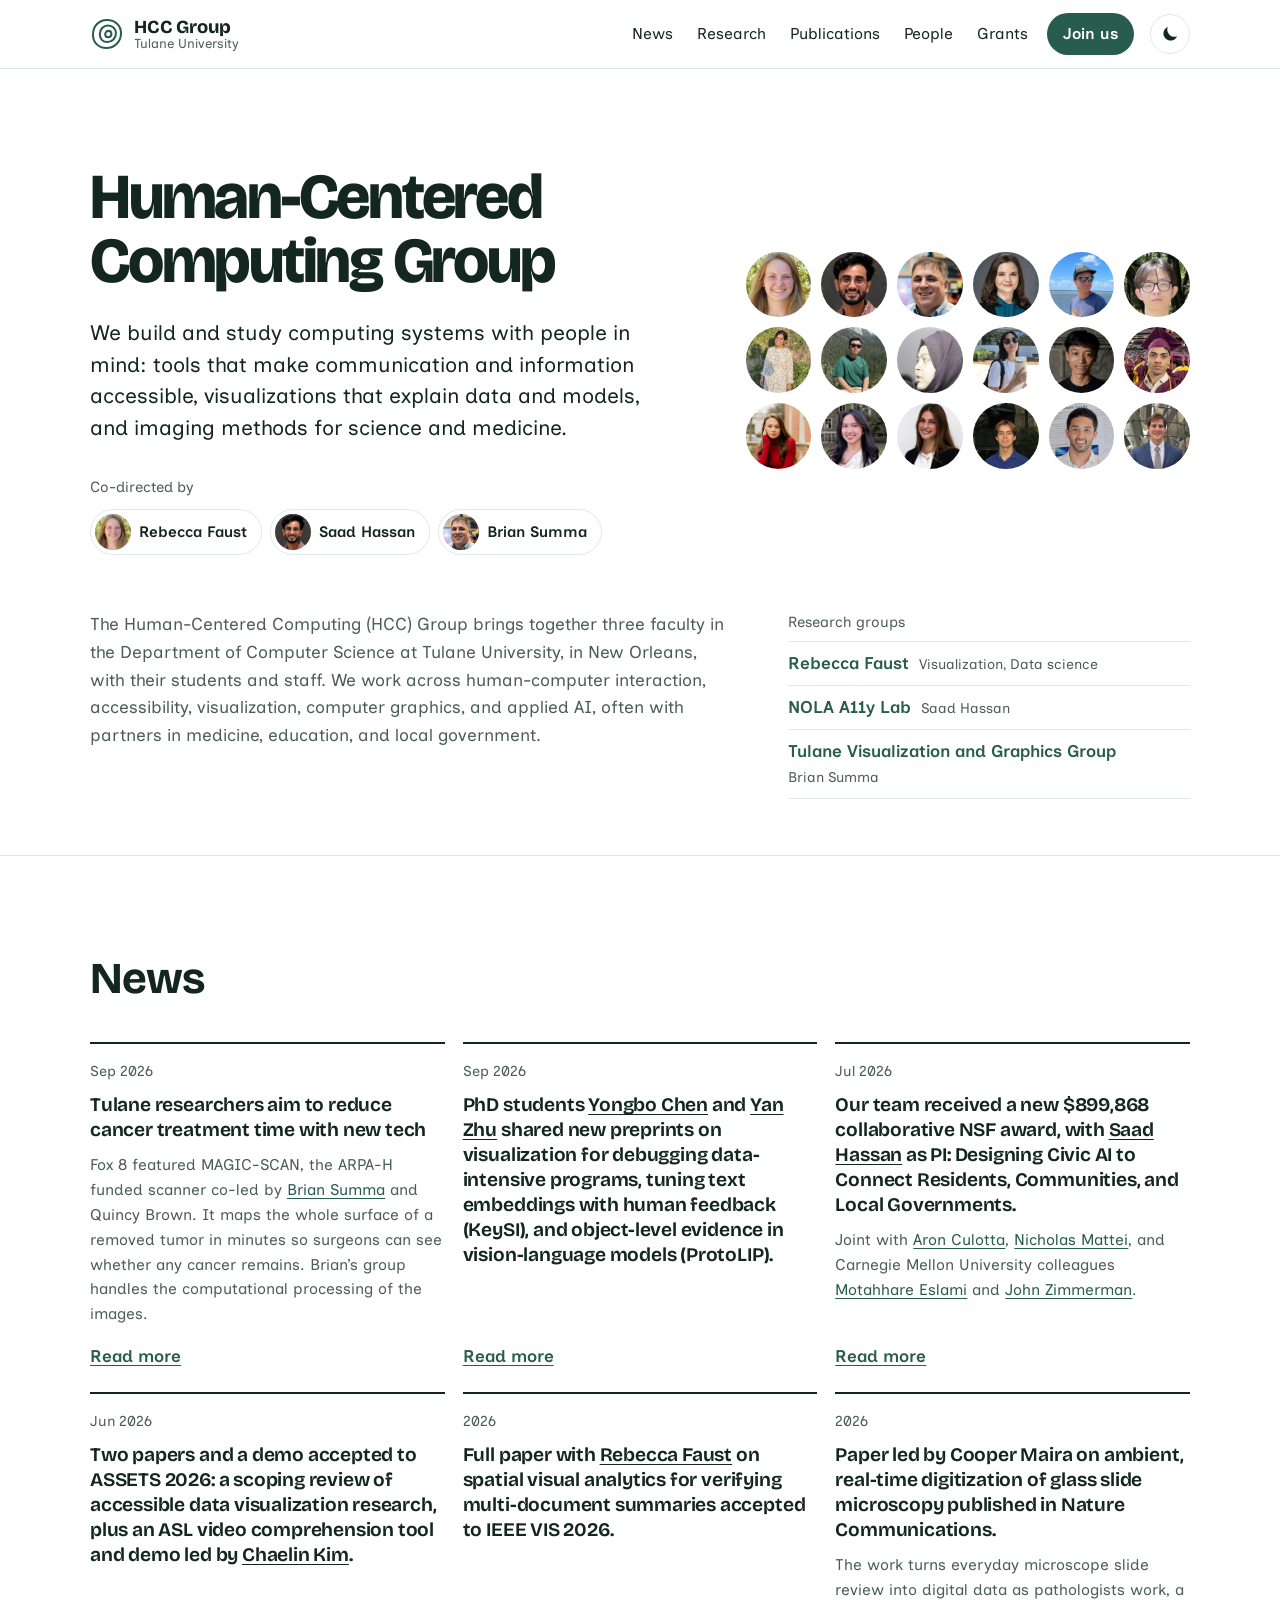
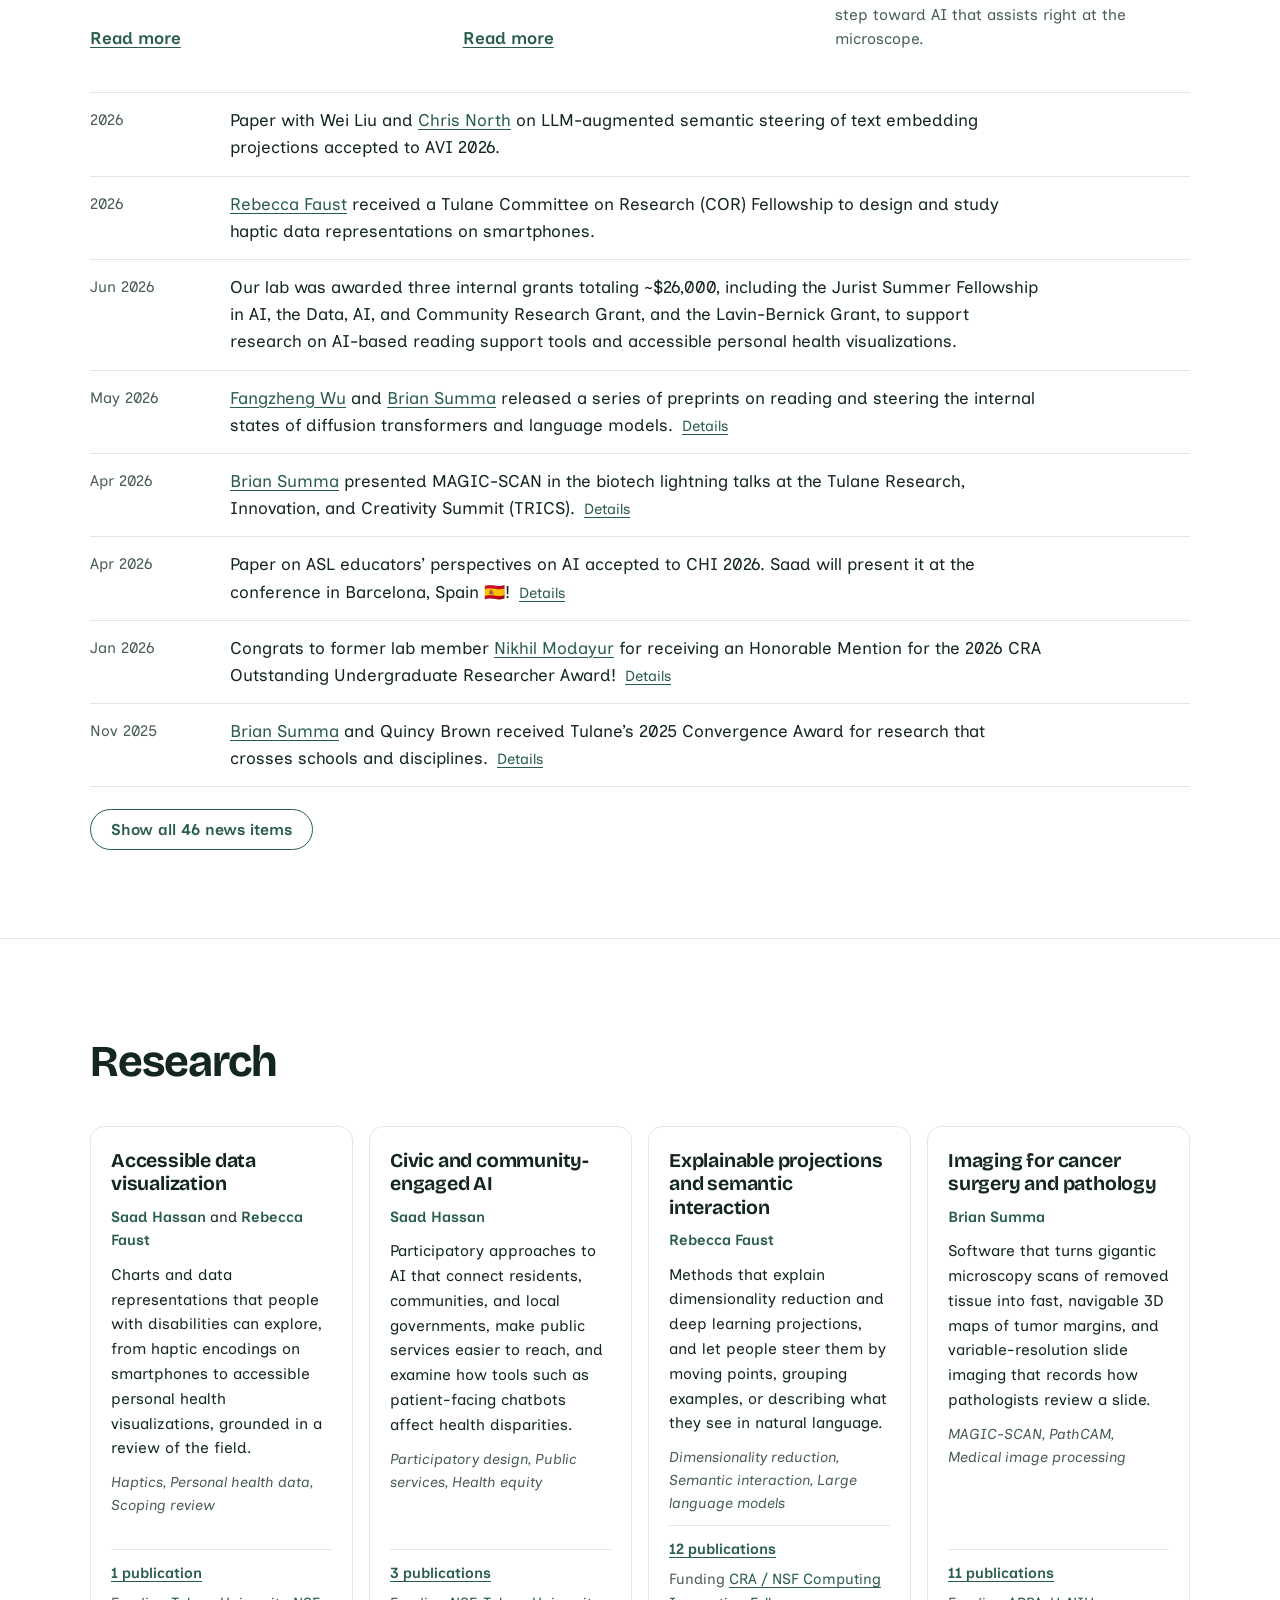
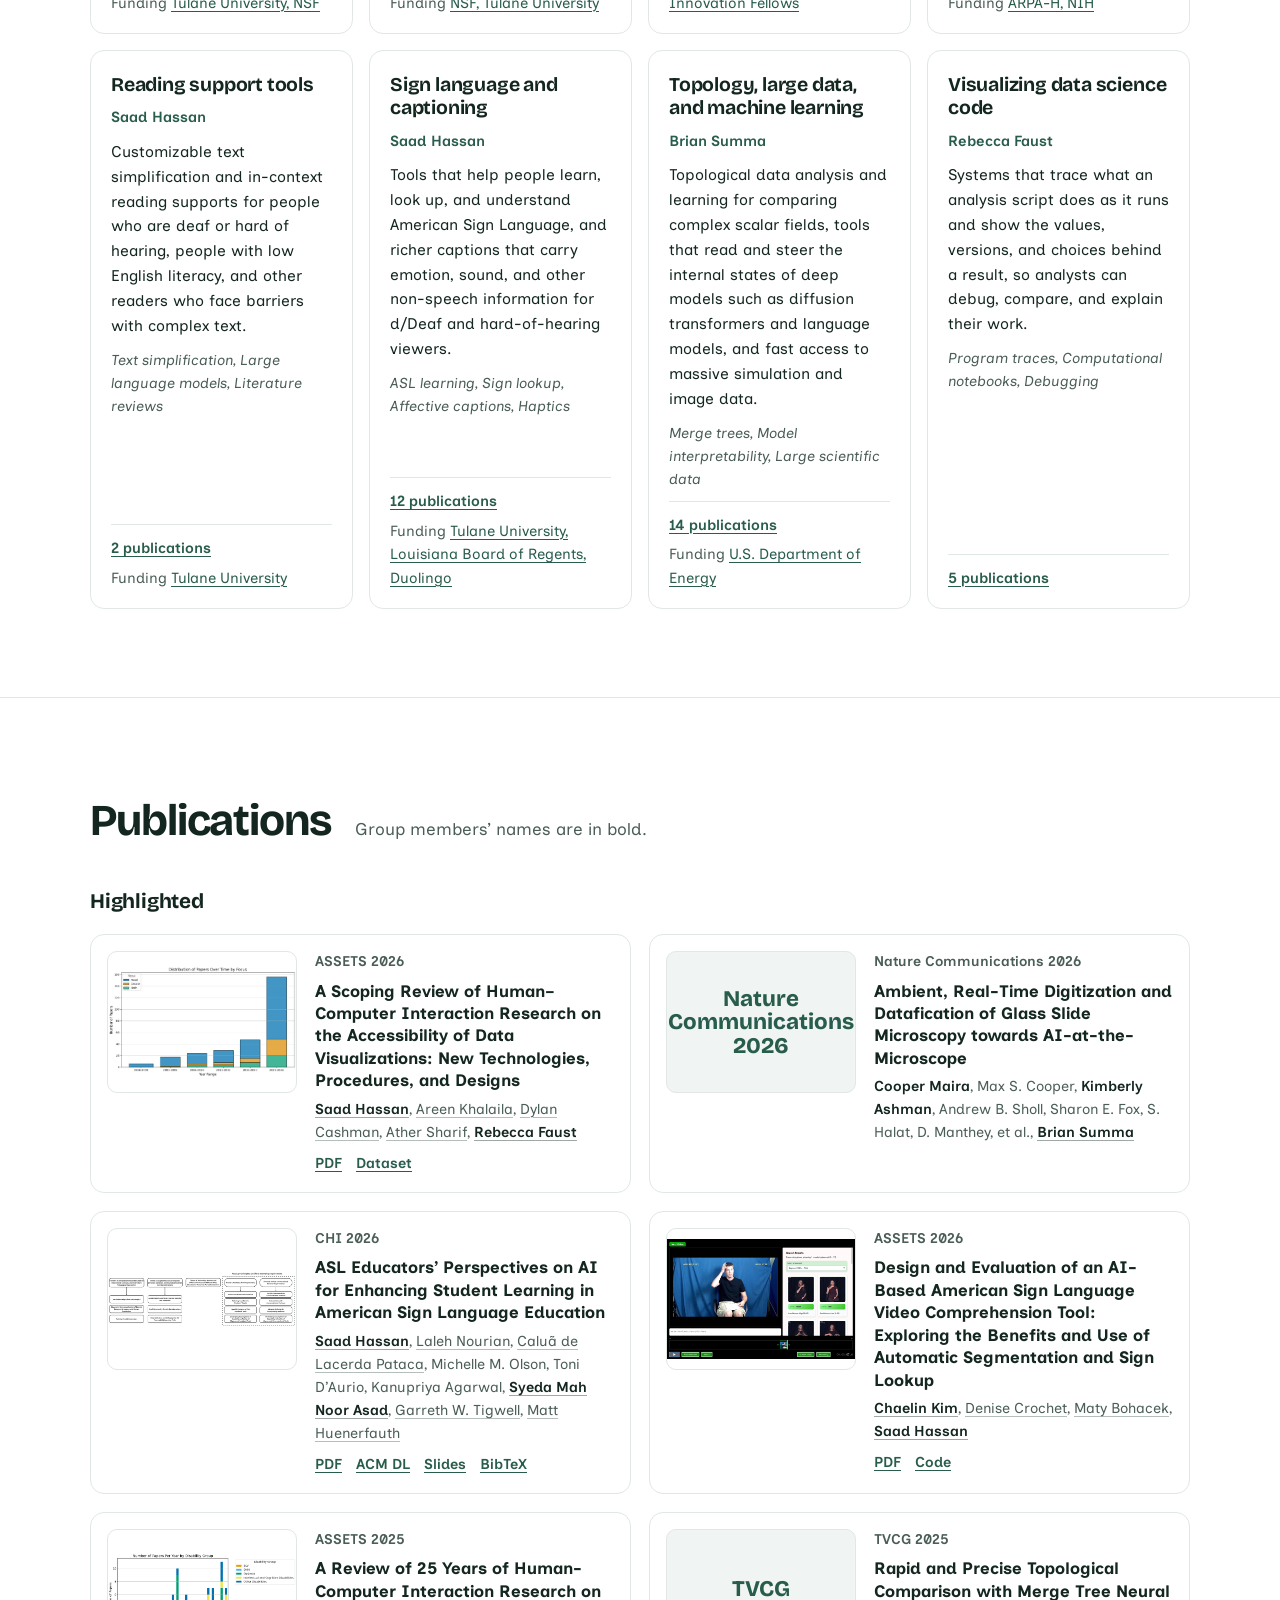
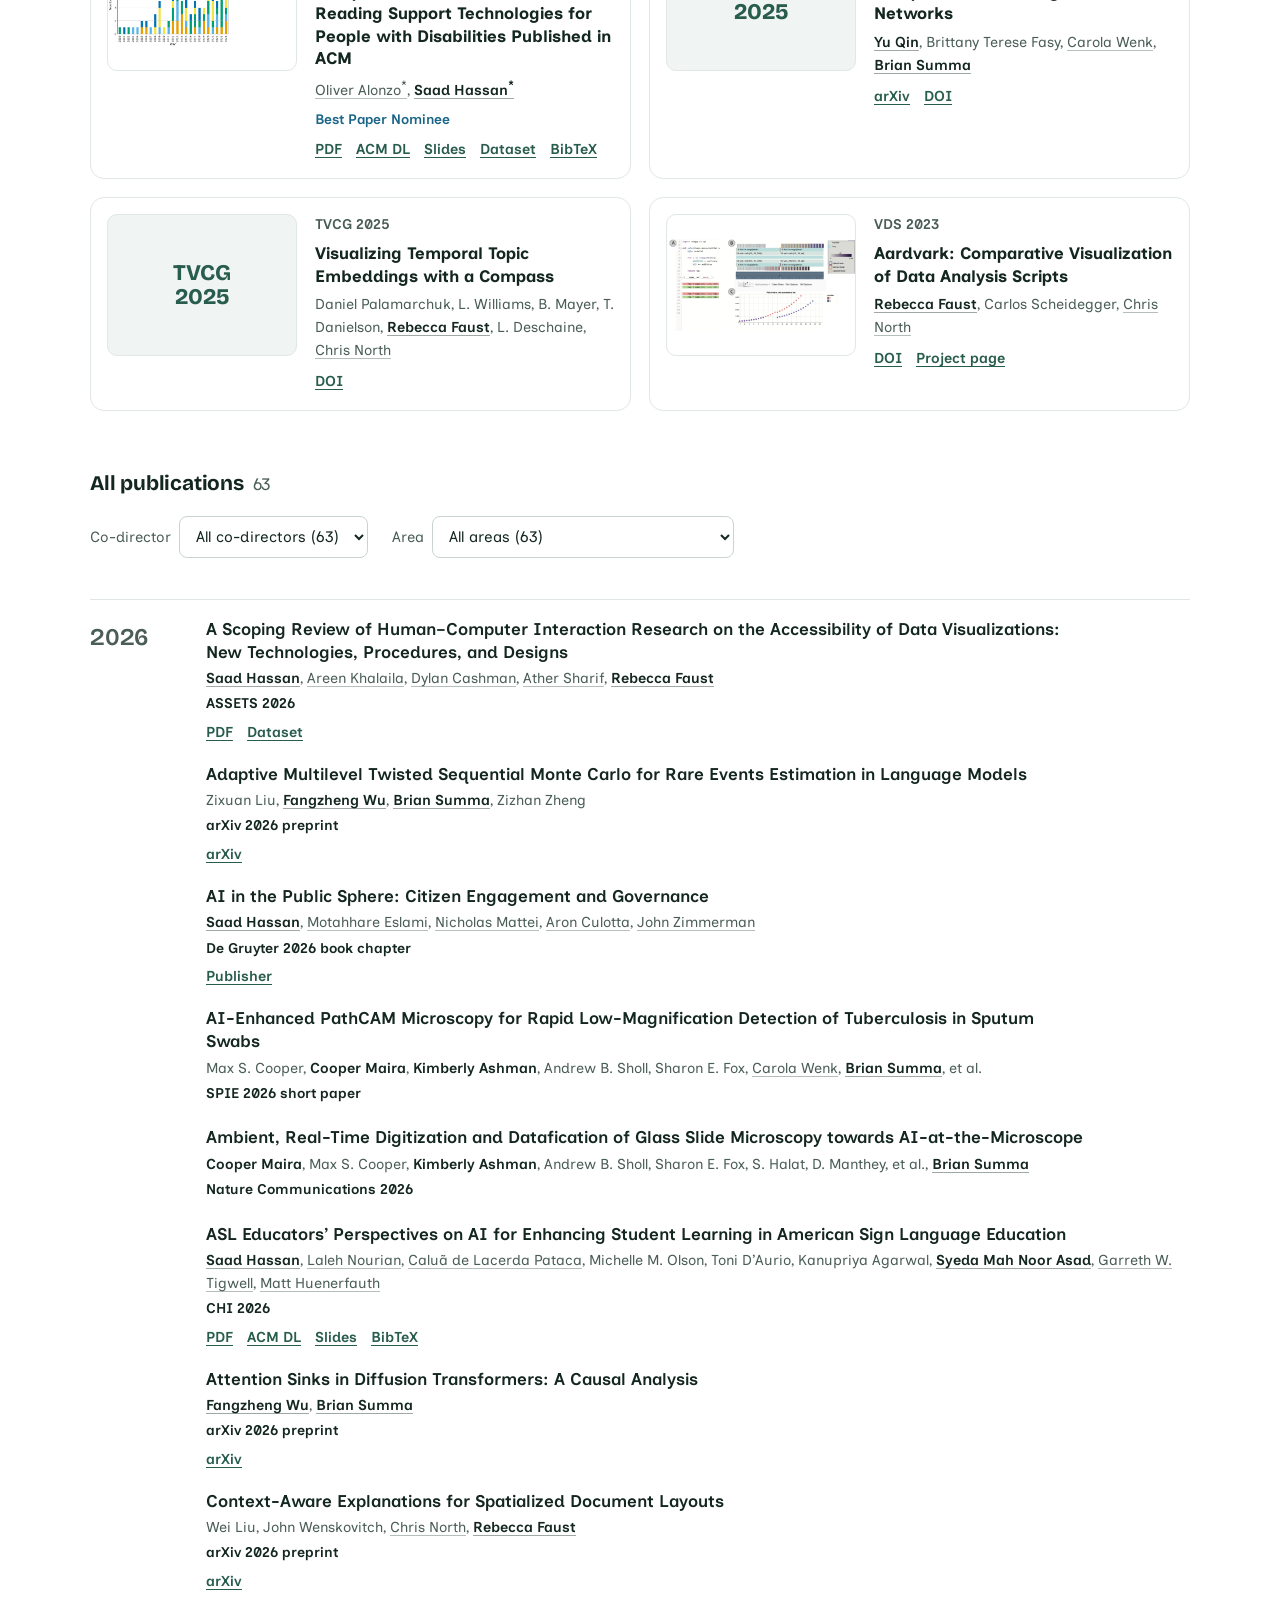
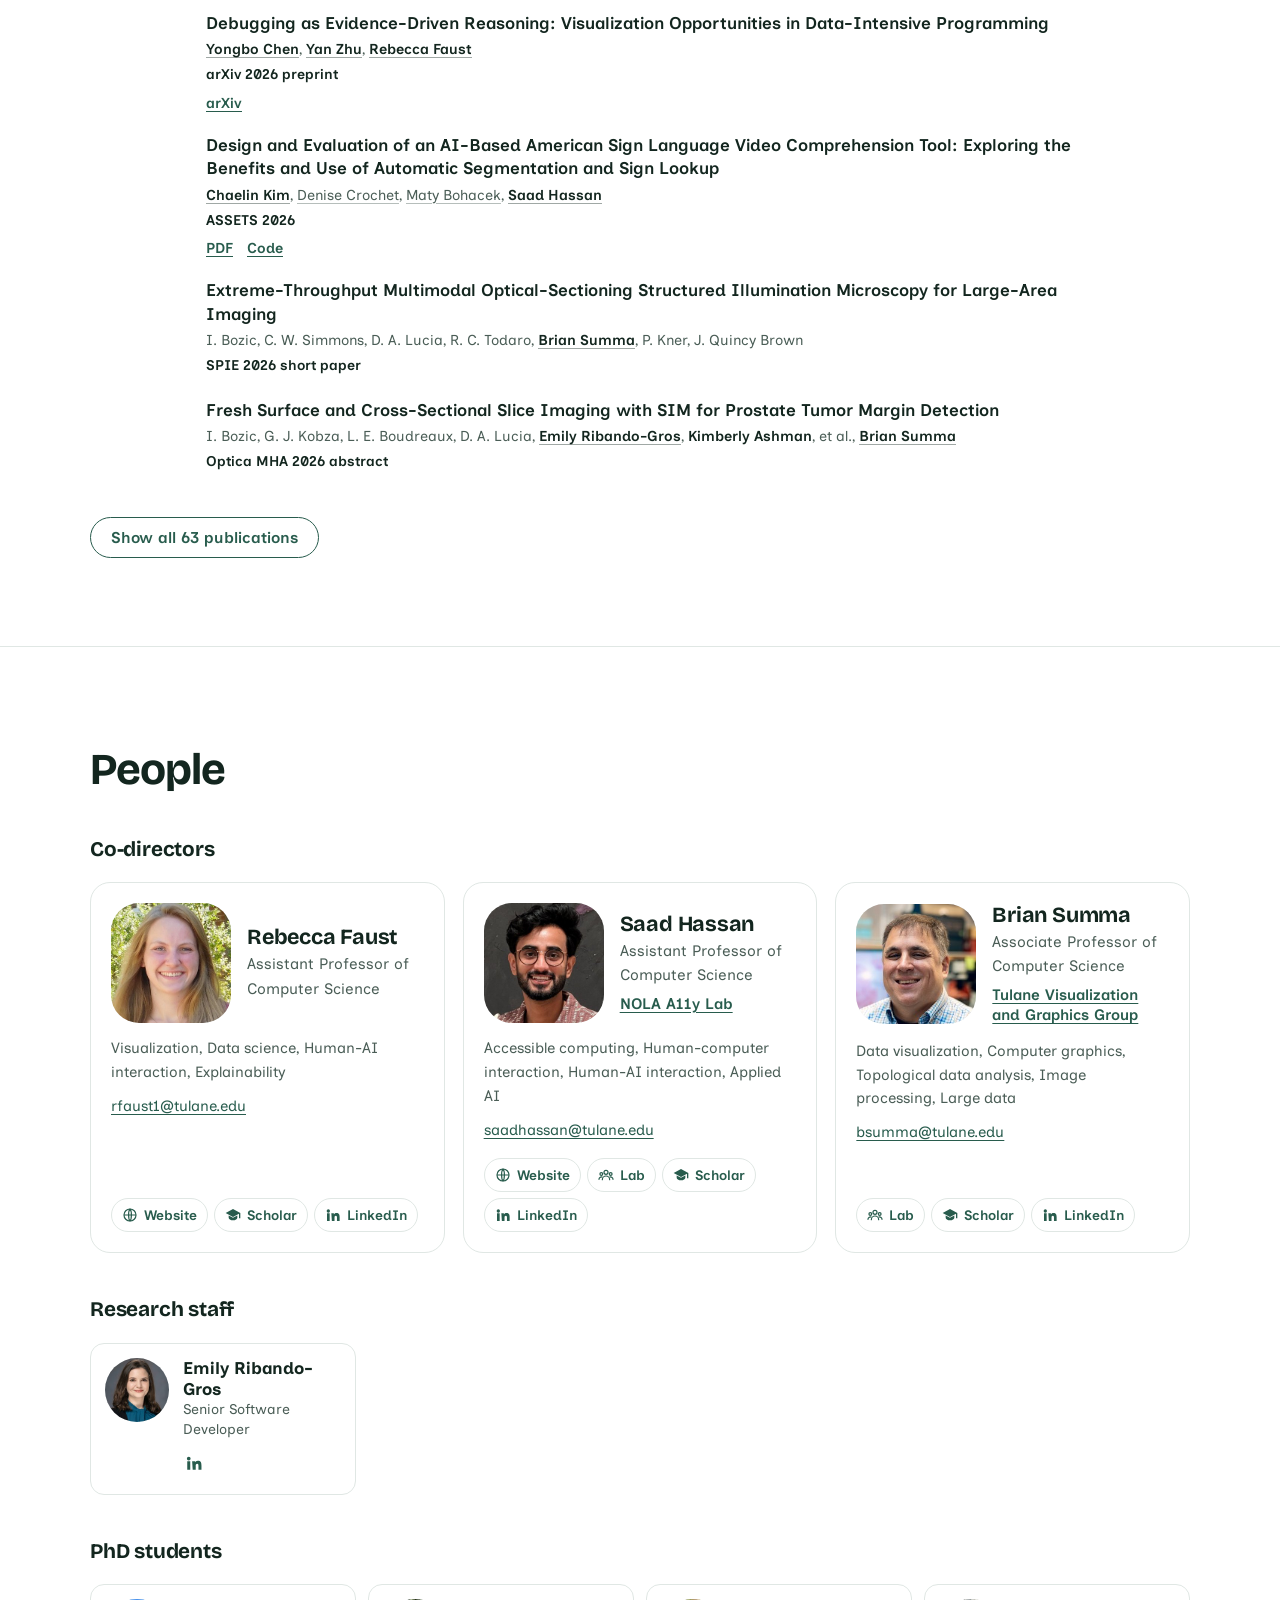
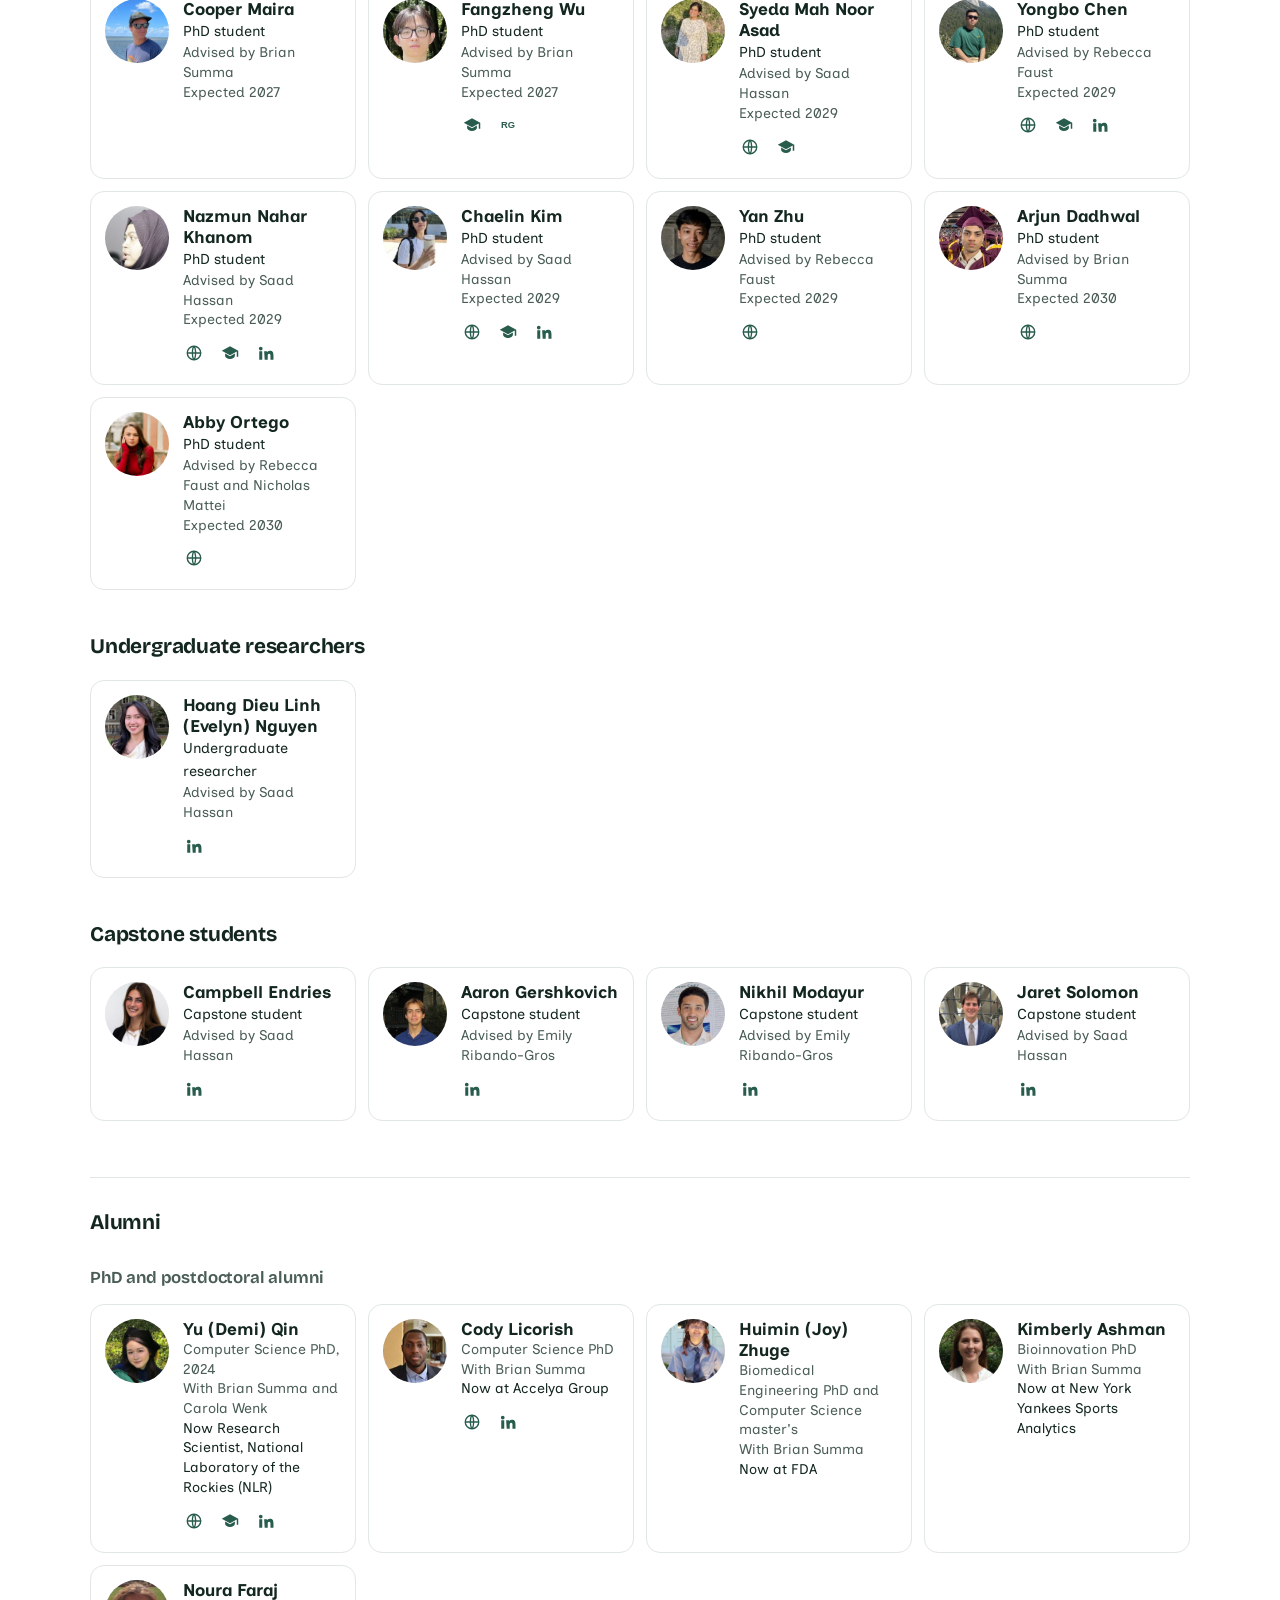
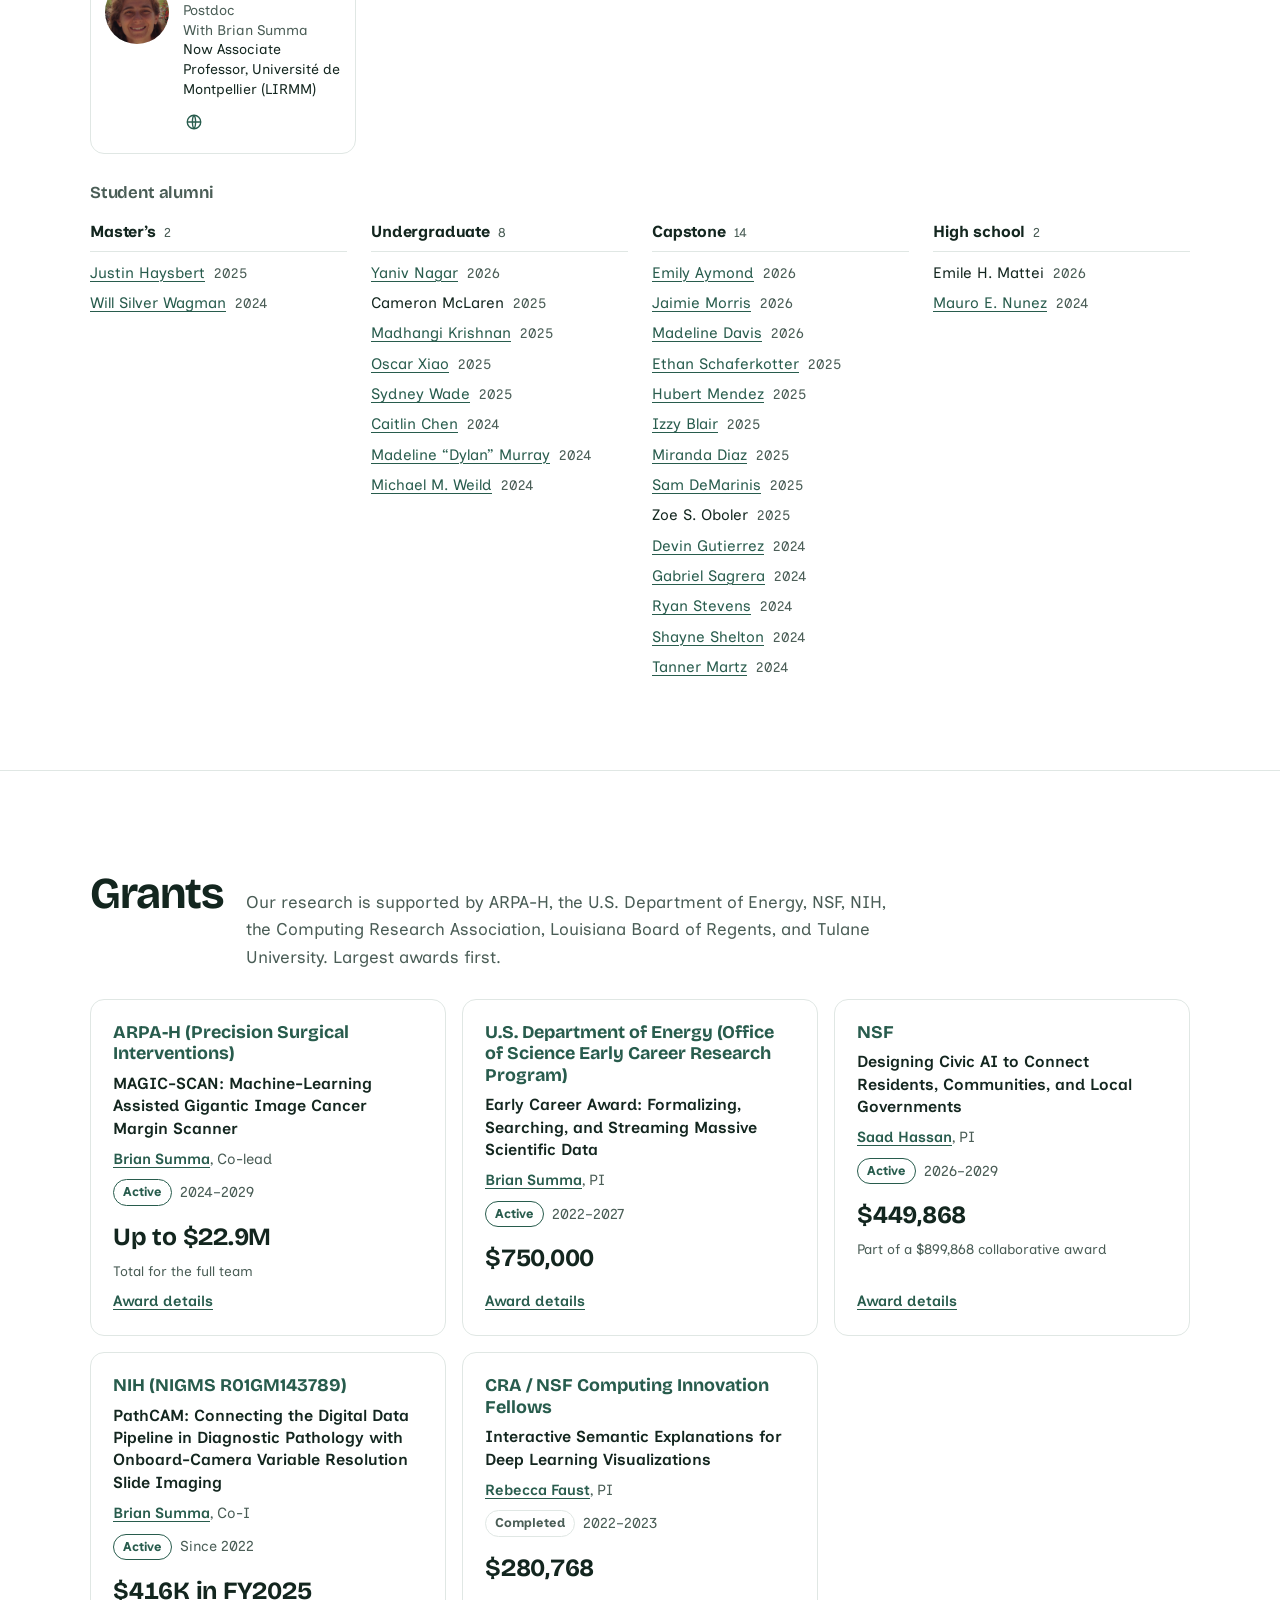
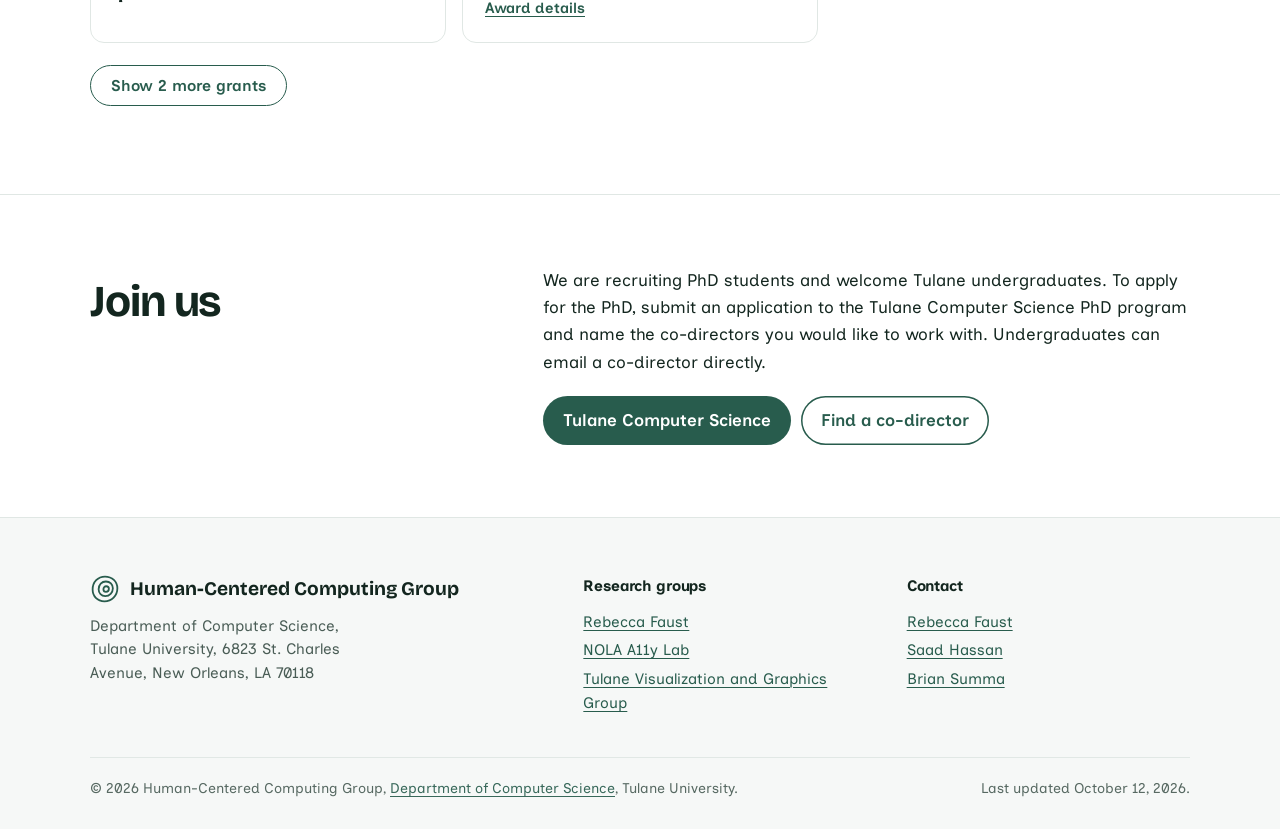
==== index.html @ 6a3ac625 "first version of HCC group site" ====
<!doctype html>
<html lang="en" class="no-js">
<head>
  <meta charset="utf-8">
  <meta name="viewport" content="width=device-width, initial-scale=1">
  <title>Human-Centered Computing Group | Tulane University</title>
  <meta name="description" content="We build and study computing systems with people in mind: tools that make communication and information accessible, visualizations that explain data and models, and imaging methods for science and medicine.">
  <meta name="color-scheme" content="light dark">
  <meta name="theme-color" content="#285c4d">
  <link rel="icon" href="images/favicon.svg" type="image/svg+xml">
  <link rel="preload" href="fonts/bricolage-grotesque-latin-standard-normal.woff2" as="font" type="font/woff2" crossorigin>
  <link rel="preload" href="fonts/inclusive-sans-latin-400-normal.woff2" as="font" type="font/woff2" crossorigin>
  <link rel="stylesheet" href="css/site.css">
  <!-- Apply the saved or system theme before first paint so the page does not flash. -->
  <script>
    try { var t = localStorage.getItem('hcc-theme'); if (t) document.documentElement.dataset.theme = t; } catch (e) {}
  </script>
  <script src="js/site.js" defer></script>
</head>
<body>
  <!--
    THIS FILE IS A TEMPLATE. Edit content in content/hcc-content.xlsx, then run
    python3 build.py to produce index.html. Text that is not in the spreadsheet
    (section intros, header, footer) can be edited right here.
  -->
  <a class="skip" href="#main">Skip to content</a>

  <svg width="0" height="0" style="position:absolute" aria-hidden="true" focusable="false">
    <symbol id="i-web" viewBox="0 0 24 24"><g fill="none" stroke="currentColor" stroke-width="1.8"><circle cx="12" cy="12" r="9"/><path d="M3 12h18M12 3c2.8 3 2.8 15 0 18M12 3c-2.8 3-2.8 15 0 18"/></g></symbol>
    <symbol id="i-group" viewBox="0 0 24 24"><g fill="none" stroke="currentColor" stroke-width="1.8" stroke-linecap="round"><circle cx="12" cy="8" r="3"/><path d="M6.5 19a5.5 5.5 0 0 1 11 0"/><circle cx="5" cy="10.5" r="2.1"/><circle cx="19" cy="10.5" r="2.1"/><path d="M1.5 18.5a3.6 3.6 0 0 1 4.6-3.4M22.5 18.5a3.6 3.6 0 0 0-4.6-3.4"/></g></symbol>
    <symbol id="i-scholar" viewBox="0 0 24 24"><path fill="currentColor" d="M12 3 1 9l11 6 9-4.9V17h2V9L12 3zm-6.5 9.6V16c0 1.9 2.9 4 6.5 4s6.5-2.1 6.5-4v-3.4L12 16.2l-6.5-3.6z"/></symbol>
    <symbol id="i-linkedin" viewBox="0 0 24 24"><path fill="currentColor" d="M4.98 3.5a2.5 2.5 0 1 1 0 5 2.5 2.5 0 0 1 0-5zM3 9.5h4V21H3zM9.5 9.5h3.8v1.6h.06c.53-1 1.84-2.06 3.79-2.06 4.05 0 4.8 2.67 4.8 6.13V21h-4v-5.1c0-1.22-.02-2.79-1.7-2.79-1.7 0-1.96 1.33-1.96 2.7V21h-4z"/></symbol>
    <symbol id="i-rg" viewBox="0 0 24 24"><text x="12" y="16.2" text-anchor="middle" font-family="Arial, Helvetica, sans-serif" font-weight="700" font-size="12.5" fill="currentColor">RG</text></symbol>
    <symbol id="i-moon" viewBox="0 0 24 24"><path fill="currentColor" d="M20.5 14.6A8.5 8.5 0 0 1 9.4 3.5a8.5 8.5 0 1 0 11.1 11.1z"/></symbol>
    <symbol id="i-sun" viewBox="0 0 24 24"><g fill="none" stroke="currentColor" stroke-width="1.8" stroke-linecap="round"><circle cx="12" cy="12" r="4.2" fill="currentColor"/><path d="M12 1.8v2.6M12 19.6v2.6M1.8 12h2.6M19.6 12h2.6M4.8 4.8l1.8 1.8M17.4 17.4l1.8 1.8M4.8 19.2l1.8-1.8M17.4 6.6l1.8-1.8"/></g></symbol>
    <symbol id="i-mark" viewBox="0 0 40 40"><g fill="none" stroke="currentColor" stroke-width="2.4" stroke-linejoin="round"><path d="M20 3.5c9.6 0 16.5 6.6 16.5 15.6 0 10-7.6 17.4-17.2 17.4C9.6 36.5 3.5 29.6 3.5 20.8 3.5 10.6 10.6 3.5 20 3.5z"/><path d="M21.2 10c5.4 0 9.3 3.9 9.3 9.1 0 5.9-4.4 10.4-10.1 10.4-5.3 0-8.9-4-8.9-9.1 0-6 4.2-10.4 9.7-10.4z"/><path d="M21.6 16.3c2.2 0 3.6 1.5 3.6 3.5 0 2.3-1.7 4-3.9 4-2.1 0-3.4-1.5-3.4-3.5 0-2.3 1.6-4 3.7-4z"/></g></symbol>
  </svg>

  <header class="site-header">
    <div class="bar">
      <a class="brand" href="#top" aria-label="Human-Centered Computing Group, Tulane University, back to top">
        <svg class="mark" aria-hidden="true" focusable="false"><use href="#i-mark"></use></svg>
        <span class="brand-text"><span class="b1">HCC Group</span><span class="b2">Tulane University</span></span>
      </a>
      <button class="menu-btn" type="button" aria-expanded="false" aria-controls="site-nav">Menu</button>
      <nav id="site-nav" class="nav" aria-label="Sections">
        <ul>
          <li><a href="#news">News</a></li>
          <li><a href="#research">Research</a></li>
          <li><a href="#publications">Publications</a></li>
          <li><a href="#people">People</a></li>
          <li><a href="#grants">Grants</a></li>
          <li><a class="join-link" href="#join">Join us</a></li>
        </ul>
      </nav>
      <button class="theme-btn" type="button" aria-label="Use dark theme" title="Switch theme">
        <svg class="icon moon" aria-hidden="true" focusable="false"><use href="#i-moon"></use></svg>
        <svg class="icon sun" aria-hidden="true" focusable="false"><use href="#i-sun"></use></svg>
      </button>
    </div>
  </header>

  <main id="main">
    <section class="hero" id="top" aria-labelledby="hero-title">
      <div class="wrap hero-inner">
        <div class="hero-text">
          <h1 id="hero-title">Human-Centered Computing Group</h1>
          <p class="tagline">We build and study computing systems with people in mind: tools that make communication and information accessible, visualizations that explain data and models, and imaging methods for science and medicine.</p>
          <div class="codirectors-strip">
            <p id="codir-label">Co-directed by</p>
            <ul aria-labelledby="codir-label">
              <li><a href="#rebecca-faust"><div class="avatar sm"><span aria-hidden="true">RF</span><img src="images/people/rebecca-faust.jpg" alt="Rebecca Faust smiling, with long light brown hair, in front of green shrubs." width="320" height="320" loading="lazy" decoding="async" onerror="this.remove()"></div><span>Rebecca Faust</span></a></li>
<li><a href="#saad-hassan"><div class="avatar sm"><span aria-hidden="true">SH</span><img src="images/people/saad-hassan.jpg" alt="Saad Hassan wearing a maroon shirt and black and golden glasses." width="320" height="320" loading="lazy" decoding="async" onerror="this.remove()"></div><span>Saad Hassan</span></a></li>
<li><a href="#brian-summa"><div class="avatar sm"><span aria-hidden="true">BS</span><img src="images/people/brian-summa.jpg" alt="Brian Summa smiling, in a blue checked shirt, in a lab." width="320" height="320" loading="lazy" decoding="async" onerror="this.remove()"></div><span>Brian Summa</span></a></li>
            </ul>
          </div>
        </div>
        <!-- Everyone currently in the group, built from the spreadsheet. Names are in the People section. -->
        <ul class="faces" aria-hidden="true">
          <li><img src="images/people/rebecca-faust.jpg" alt="" width="160" height="160" decoding="async" title="Rebecca Faust"></li>
<li><img src="images/people/saad-hassan.jpg" alt="" width="160" height="160" decoding="async" title="Saad Hassan"></li>
<li><img src="images/people/brian-summa.jpg" alt="" width="160" height="160" decoding="async" title="Brian Summa"></li>
<li><img src="images/people/emily-ribando-gros.jpg" alt="" width="160" height="160" decoding="async" title="Emily Ribando-Gros"></li>
<li><img src="images/people/cooper-maira.jpg" alt="" width="160" height="160" decoding="async" title="Cooper Maira"></li>
<li><img src="images/people/fangzheng-wu.jpg" alt="" width="160" height="160" decoding="async" title="Fangzheng Wu"></li>
<li><img src="images/people/syeda-mah-noor-asad.jpg" alt="" width="160" height="160" decoding="async" title="Syeda Mah Noor Asad"></li>
<li><img src="images/people/yongbo-chen.jpg" alt="" width="160" height="160" decoding="async" title="Yongbo Chen"></li>
<li><img src="images/people/nazmun-nahar-khanom.jpg" alt="" width="160" height="160" decoding="async" title="Nazmun Nahar Khanom"></li>
<li><img src="images/people/chaelin-kim.jpg" alt="" width="160" height="160" decoding="async" title="Chaelin Kim"></li>
<li><img src="images/people/yan-zhu.jpg" alt="" width="160" height="160" decoding="async" title="Yan Zhu"></li>
<li><img src="images/people/arjun-dadhwal.jpg" alt="" width="160" height="160" decoding="async" title="Arjun Dadhwal"></li>
<li><img src="images/people/abby-ortego.jpg" alt="" width="160" height="160" decoding="async" title="Abby Ortego"></li>
<li><img src="images/people/evelyn-nguyen.jpg" alt="" width="160" height="160" decoding="async" title="Hoang Dieu Linh (Evelyn) Nguyen"></li>
<li><img src="images/people/campbell-endries.jpg" alt="" width="160" height="160" decoding="async" title="Campbell Endries"></li>
<li><img src="images/people/aaron-gershkovich.jpg" alt="" width="160" height="160" decoding="async" title="Aaron Gershkovich"></li>
<li><img src="images/people/nikhil-modayur.jpg" alt="" width="160" height="160" decoding="async" title="Nikhil Modayur"></li>
<li><img src="images/people/jaret-solomon.jpg" alt="" width="160" height="160" decoding="async" title="Jaret Solomon"></li>
        </ul>
      </div>
    </section>

    <section class="about wrap" aria-label="About the group">
      <p>The Human-Centered Computing (HCC) Group brings together three faculty in the Department of Computer Science at Tulane University, in New Orleans, with their students and staff. We work across human-computer interaction, accessibility, visualization, computer graphics, and applied AI, often with partners in medicine, education, and local government.</p>
      <div class="labs">
        <p id="labs-label">Research groups</p>
        <ul aria-labelledby="labs-label"><li><a href="https://rjfaust.github.io/">Rebecca Faust</a> <span>Visualization, Data science</span></li>
<li><a href="https://saadh.info/a11y/">NOLA A11y Lab</a> <span>Saad Hassan</span></li>
<li><a href="https://tulanevisgraphics.bitbucket.io/">Tulane Visualization and Graphics Group</a> <span>Brian Summa</span></li></ul>
      </div>
    </section>

    <!-- ============================== NEWS ============================== -->
    <section id="news" class="block news" aria-labelledby="news-title">
      <div class="wrap">
        <h2 id="news-title">News</h2>
        <div class="features">
          <article class="feature">
          <p class="date"><time datetime="2026-09-03">Sep 2026</time></p>
          <h3 id="feat-0">Tulane researchers aim to reduce cancer treatment time with new tech</h3>
          <p>Fox 8 featured MAGIC-SCAN, the ARPA-H funded scanner co-led by <a href="https://tulanevisgraphics.bitbucket.io/">Brian Summa</a> and Quincy Brown. It maps the whole surface of a removed tumor in minutes so surgeons can see whether any cancer remains. Brian’s group handles the computational processing of the images.</p>
          <p class="more"><a href="https://www.fox8live.com/2026/08/31/tulane-researchers-aim-reduce-cancer-treatment-time-with-new-tech/" aria-describedby="feat-0">Read more</a></p>
        </article>
<article class="feature">
          <p class="date"><time datetime="2026-09-01">Sep 2026</time></p>
          <h3 id="feat-1">PhD students <a href="https://cybersakura.github.io/">Yongbo Chen</a> and <a href="https://www.thesupercarry.com/">Yan Zhu</a> shared new preprints on visualization for debugging data-intensive programs, tuning text embeddings with human feedback (KeySI), and object-level evidence in vision-language models (ProtoLIP).</h3>
          
          <p class="more"><a href="https://arxiv.org/abs/2606.30884" aria-describedby="feat-1">Read more</a></p>
        </article>
<article class="feature">
          <p class="date"><time datetime="2026-07-26">Jul 2026</time></p>
          <h3 id="feat-2">Our team received a new $899,868 collaborative NSF award, with <a href="https://saadh.info/">Saad Hassan</a> as PI: Designing Civic AI to Connect Residents, Communities, and Local Governments.</h3>
          <p>Joint with <a href="https://www.cs.tulane.edu/~aculotta/">Aron Culotta</a>, <a href="https://www.nicholasmattei.net/">Nicholas Mattei</a>, and Carnegie Mellon University colleagues <a href="https://www.motahhare.com/">Motahhare Eslami</a> and <a href="https://www.cs.cmu.edu/~johnz/">John Zimmerman</a>.</p>
          <p class="more"><a href="https://www.nsf.gov/awardsearch/show-award?AWD_ID=2619509" aria-describedby="feat-2">Read more</a></p>
        </article>
<article class="feature">
          <p class="date"><time datetime="2026-06-24">Jun 2026</time></p>
          <h3 id="feat-3">Two papers and a demo accepted to ASSETS 2026: a scoping review of accessible data visualization research, plus an ASL video comprehension tool and demo led by <a href="https://chaelin0722.github.io/introduction/">Chaelin Kim</a>.</h3>
          
          <p class="more"><a href="https://assets26.sigaccess.org/" aria-describedby="feat-3">Read more</a></p>
        </article>
<article class="feature">
          <p class="date"><time datetime="2026">2026</time></p>
          <h3 id="feat-4">Full paper with <a href="https://rjfaust.github.io/">Rebecca Faust</a> on spatial visual analytics for verifying multi-document summaries accepted to IEEE VIS 2026.</h3>
          
          <p class="more"><a href="https://ieeevis.org/year/2026/program/papers/" aria-describedby="feat-4">Read more</a></p>
        </article>
<article class="feature">
          <p class="date"><time datetime="2026">2026</time></p>
          <h3 id="feat-5">Paper led by Cooper Maira on ambient, real-time digitization of glass slide microscopy published in Nature Communications.</h3>
          <p>The work turns everyday microscope slide review into digital data as pathologists work, a step toward AI that assists right at the microscope.</p>
          
        </article>
        </div>
        <ol class="news-list" id="news-list">
          <li><time datetime="2026">2026</time><p>Paper with Wei Liu and <a href="https://people.cs.vt.edu/north/">Chris North</a> on LLM-augmented semantic steering of text embedding projections accepted to AVI 2026.</p></li>
<li><time datetime="2026">2026</time><p><a href="https://rjfaust.github.io/">Rebecca Faust</a> received a Tulane Committee on Research (COR) Fellowship to design and study haptic data representations on smartphones.</p></li>
<li><time datetime="2026-06-10">Jun 2026</time><p>Our lab was awarded three internal grants totaling ~$26,000, including the Jurist Summer Fellowship in AI, the Data, AI, and Community Research Grant, and the Lavin-Bernick Grant, to support research on AI-based reading support tools and accessible personal health visualizations.</p></li>
<li><time datetime="2026-05-10">May 2026</time><p><a href="https://scholar.google.com/citations?user=syojgz0AAAAJ">Fangzheng Wu</a> and <a href="https://tulanevisgraphics.bitbucket.io/">Brian Summa</a> released a series of preprints on reading and steering the internal states of diffusion transformers and language models. <a class="inline-more" href="https://www.alphaxiv.org/@brian-summa" aria-label="Details: Fangzheng Wu and Brian Summa released a series of preprints on reading and steering the in">Details</a></p></li>
<li><time datetime="2026-04-16">Apr 2026</time><p><a href="https://tulanevisgraphics.bitbucket.io/">Brian Summa</a> presented MAGIC-SCAN in the biotech lightning talks at the Tulane Research, Innovation, and Creativity Summit (TRICS). <a class="inline-more" href="https://innovation.tulane.edu/node/673" aria-label="Details: Brian Summa presented MAGIC-SCAN in the biotech lightning talks at the Tulane Research, In">Details</a></p></li>
<li><time datetime="2026-04-03">Apr 2026</time><p>Paper on ASL educators’ perspectives on AI accepted to CHI 2026. Saad will present it at the conference in Barcelona, Spain 🇪🇸! <a class="inline-more" href="https://chi2026.acm.org/" aria-label="Details: Paper on ASL educators’ perspectives on AI accepted to CHI 2026.">Details</a></p></li>
<li><time datetime="2026-01-15">Jan 2026</time><p>Congrats to former lab member <a href="https://www.linkedin.com/in/nikhil-modayur">Nikhil Modayur</a> for receiving an Honorable Mention for the 2026 CRA Outstanding Undergraduate Researcher Award! <a class="inline-more" href="https://www.linkedin.com/in/nikhil-modayur" aria-label="Details: Congrats to former lab member Nikhil Modayur for receiving an Honorable Mention for the 20">Details</a></p></li>
<li><time datetime="2025-11-07">Nov 2025</time><p><a href="https://tulanevisgraphics.bitbucket.io/">Brian Summa</a> and Quincy Brown received Tulane’s 2025 Convergence Award for research that crosses schools and disciplines. <a class="inline-more" href="https://research.tulane.edu/news/1653537/Tulane%20faculty%20honored%20at%20the%202025%20Research,%20Scholarship%20and%20Artistic%20Achievement%20Awards%20ceremony" aria-label="Details: Brian Summa and Quincy Brown received Tulane’s 2025 Convergence Award for research that cr">Details</a></p></li>
<li data-extra><time datetime="2025-10-25">Oct 2025</time><p>Saad is attending ASSETS 2025 in Denver to present one paper on reading support technologies and two demos. <a class="inline-more" href="https://assets25.sigaccess.org/" aria-label="Details: Saad is attending ASSETS 2025 in Denver to present one paper on reading support technologi">Details</a></p></li>
<li data-extra><time datetime="2025-08-01">Aug 2025</time><p>Two demos accepted to ASSETS 2025, led by <a href="https://chaelin0722.github.io/introduction/">Chaelin Kim</a> and <a href="https://tithi-khan.github.io/">Nazmun Nahar Khanom</a>, on text simplification and an ASL learning tool for EMS. Will be presented at the conference in Denver! <a class="inline-more" href="https://assets25.sigaccess.org/" aria-label="Details: Two demos accepted to ASSETS 2025, led by Chaelin Kim and Nazmun Nahar Khanom, on text sim">Details</a></p></li>
<li data-extra><time datetime="2025-06-25">Jun 2025</time><p>Our workshop on participant recruitment in accessibility research was accepted to ASSETS 2025. <a class="inline-more" href="https://assets25.sigaccess.org/" aria-label="Details: Our workshop on participant recruitment in accessibility research was accepted to ASSETS 2">Details</a></p></li>
<li data-extra><time datetime="2025-06-19">Jun 2025</time><p>Our review of reading support tools, with <a href="https://oliveralonzo.com/">Oliver Alonzo</a>, was accepted to ASSETS 2025 and nominated for Best Paper. <a class="inline-more" href="https://oliveralonzo.com/" aria-label="Details: Our review of reading support tools, with Oliver Alonzo, was accepted to ASSETS 2025 and n">Details</a></p></li>
<li data-extra><time datetime="2025-05-18">May 2025</time><p>Our lab received two internal grants totaling ~$18,500: a Carol Lavin Bernick Faculty Grant ($10,000) for an AI-powered ASL learning platform and a Community-Engaged AI Summer Research Program grant ($8,500) to build a public accessibility barrier dashboard.</p></li>
<li data-extra><time datetime="2025-04-30">Apr 2025</time><p><a href="https://matybohacek.com/">Matyas Bohacek</a> presented our paper on an AI-driven video-based ASL dictionary at W4A 2025 in Sydney. <a class="inline-more" href="https://matybohacek.com/" aria-label="Details: Matyas Bohacek presented our paper on an AI-driven video-based ASL dictionary at W4A 2025 ">Details</a></p></li>
<li data-extra><time datetime="2025-03-21">Mar 2025</time><p><a href="https://www.cs.cmu.edu/~bam/">Brad Myers</a> visited our lab in New Orleans to talk about his new book Pick, Click, Flick!: The Story of Interaction Techniques! <a class="inline-more" href="https://www.cs.cmu.edu/~bam/" aria-label="Details: Brad Myers visited our lab in New Orleans to talk about his new book Pick, Click, Flick!: ">Details</a></p></li>
<li data-extra><time datetime="2025-02-27">Feb 2025</time><p>FSboard, an ASL fingerspelling dataset built with Google Research and DPAN, accepted to CVPR 2025. <a class="inline-more" href="https://research.google/" aria-label="Details: FSboard, an ASL fingerspelling dataset built with Google Research and DPAN, accepted to CV">Details</a></p></li>
<li data-extra><time datetime="2025-01-15">Jan 2025</time><p>Our paper on multimodal affective captioning with haptics accepted to CHI 2025 in Yokohama! Saad also served on the PC and Best Paper Award committee. <a class="inline-more" href="https://chi2025.acm.org/" aria-label="Details: Our paper on multimodal affective captioning with haptics accepted to CHI 2025 in Yokohama">Details</a></p></li>
<li data-extra><time datetime="2025-01-12">Jan 2025</time><p>Saad received an NSF IUCRC Planning Grant as Co-PI alongside <a href="https://www.cs.tulane.edu/~aculotta/">Aron Culotta</a> (PI), Zizhan Zheng (Co-PI), Zhengming Ding (Co-PI), and Sylvia Ley (Co-PI) to establish the Tulane University partner site for the Center for Accessible Healthcare through AI-Augmented Decisions (AHeAD). <a class="inline-more" href="https://www.nsf.gov/awardsearch/showAward?AWD_ID=2515250" aria-label="Details: Saad received an NSF IUCRC Planning Grant as Co-PI alongside Aron Culotta (PI), Zizhan Zhe">Details</a></p></li>
<li data-extra><time datetime="2025-01-06">Jan 2025</time><p>The Advocate followed up on MAGIC-SCAN, the Tulane Cancer Moonshot project co-led by <a href="https://tulanevisgraphics.bitbucket.io/">Brian Summa</a>, as the team builds its next prototype for operating-room testing. <a class="inline-more" href="https://www.theadvocate.com/baton_rouge/entertainment_life/louisiana_health/tulane-cancer-project-new-orleans/article_d9e85e05-50e0-5b6a-99ad-8973cd127b16.html" aria-label="Details: The Advocate followed up on MAGIC-SCAN, the Tulane Cancer Moonshot project co-led by Brian">Details</a></p></li>
<li data-extra><time datetime="2025-01-04">Jan 2025</time><p>Congrats to <a href="https://www.linkedin.com/in/aaron-gershkovich">Aaron Gershkovich</a> for receiving an Honorable Mention for the 2024–2025 CRA Outstanding Undergraduate Researcher Award! <a class="inline-more" href="https://www.linkedin.com/in/aaron-gershkovich-46232a2b3/" aria-label="Details: Congrats to Aaron Gershkovich for receiving an Honorable Mention for the 2024–2025 CRA Out">Details</a></p></li>
<li data-extra><time datetime="2024-11-17">Nov 2024</time><p>Our journal article exploring video-span selection for ASL learners was published in ACM TACCESS. <a class="inline-more" href="https://dl.acm.org/journal/taccess" aria-label="Details: Our journal article exploring video-span selection for ASL learners was published in ACM T">Details</a></p></li>
<li data-extra><time datetime="2024-10-28">Oct 2024</time><p>Saad is attending ASSETS 2024 virtually to present two posters on a rich closed-captioning format and designing for neurodivergent scholars. Saad also serves as Workshop Chair. <a class="inline-more" href="https://assets24.sigaccess.org/" aria-label="Details: Saad is attending ASSETS 2024 virtually to present two posters on a rich closed-captioning">Details</a></p></li>
<li data-extra><time datetime="2024-10-19">Oct 2024</time><p>Saad attended HCOMP 2024 in Pittsburgh and co-organized the PACE workshop with <a href="https://www.motahhare.com/">Motahhare Eslami</a>, <a href="https://www.cs.tulane.edu/~aculotta/">Aron Culotta</a>, Nick Mattei, and Mah Noor. <a class="inline-more" href="https://www.humancomputation.com/" aria-label="Details: Saad attended HCOMP 2024 in Pittsburgh and co-organized the PACE workshop with Motahhare E">Details</a></p></li>
<li data-extra><time datetime="2024-10-14">Oct 2024</time><p><a href="https://rjfaust.github.io/">Rebecca Faust</a> and colleagues received a Best Paper award at the Visualization in Data Science (VDS) Symposium at IEEE VIS 2024. <a class="inline-more" href="https://doi.org/10.1109/VDS63897.2024.00005" aria-label="Details: Rebecca Faust and colleagues received a Best Paper award at the Visualization in Data Scie">Details</a></p></li>
<li data-extra><time datetime="2024-10-13">Oct 2024</time><p>Two papers with <a href="https://rjfaust.github.io/">Rebecca Faust</a> at IEEE VIS 2024: ImageSI, on semantic interaction for image projections, and a compass for temporal topic embeddings in TVCG. <a class="inline-more" href="https://doi.org/10.1109/TVCG.2024.3456143" aria-label="Details: Two papers with Rebecca Faust at IEEE VIS 2024: ImageSI, on semantic interaction for image">Details</a></p></li>
<li data-extra><time datetime="2024-10-13">Oct 2024</time><p><a href="https://demiqin.github.io/">Demi Qin</a> and <a href="https://tulanevisgraphics.bitbucket.io/">Brian Summa</a> presented merge tree neural networks for rapid topological comparison at IEEE VIS 2024 (published in TVCG). <a class="inline-more" href="https://arxiv.org/abs/2404.05879" aria-label="Details: Demi Qin and Brian Summa presented merge tree neural networks for rapid topological compar">Details</a></p></li>
<li data-extra><time datetime="2024-09-30">Sep 2024</time><p><a href="https://www.linkedin.com/in/aaron-gershkovich">Aaron Gershkovich</a> presented a poster at the undergraduate symposium. <a class="inline-more" href="https://www.linkedin.com/in/aaron-gershkovich-46232a2b3/" aria-label="Details: Aaron Gershkovich presented a poster at the undergraduate symposium.">Details</a></p></li>
<li data-extra><time datetime="2024-08-19">Aug 2024</time><p>We welcome <a href="https://chaelin0722.github.io/introduction/">Chaelin Kim</a>, <a href="https://tithi-khan.github.io/">Nazmun Nahar Khanom</a>, and <a href="https://syedamahnoorasad.github.io/">Syeda Mah Noor Asad</a> to the lab! <a class="inline-more" href="https://chaelin0722.github.io/introduction/" aria-label="Details: We welcome Chaelin Kim, Nazmun Nahar Khanom, and Syeda Mah Noor Asad to the lab!">Details</a></p></li>
<li data-extra><time datetime="2024-08-13">Aug 2024</time><p>President Joe Biden visited Tulane to announce up to $22.9 million from ARPA-H for MAGIC-SCAN, an AI-assisted cancer margin scanner co-led by <a href="https://tulanevisgraphics.bitbucket.io/">Brian Summa</a> and Quincy Brown. Brian demonstrated the system for the President and First Lady. <a class="inline-more" href="https://news.tulane.edu/pr/president-joe-biden-will-announce-23-million-funding-tulane-university-invent-advanced-cancer" aria-label="Details: President Joe Biden will announce up to $23 million in funding for Tulane University to in">Details</a></p></li>
<li data-extra><time datetime="2024">2024</time><p><a href="https://rjfaust.github.io/">Rebecca Faust</a> joined Tulane University as an Assistant Professor of Computer Science, and welcomed PhD students <a href="https://cybersakura.github.io/">Yongbo Chen</a> and <a href="https://www.thesupercarry.com/">Yan Zhu</a>. <a class="inline-more" href="https://rjfaust.github.io/" aria-label="Details: Rebecca Faust joined Tulane University as an Assistant Professor of Computer Science, and ">Details</a></p></li>
<li data-extra><time datetime="2024-05-13">May 2024</time><p>Saad is attending CHI 2024 in Honolulu, Hawaii 🌺 to present two papers on affective captions and a dance video comprehension tool (both received Honorable Mentions!). Saad also served on the PC and Best Paper Award committee. <a class="inline-more" href="https://chi2024.acm.org/" aria-label="Details: Saad is attending CHI 2024 in Honolulu, Hawaii 🌺 to present two papers on affective captio">Details</a></p></li>
<li data-extra><time datetime="2024-05-10">May 2024</time><p>Saad attended his PhD hooding ceremony in Rochester, a year after defending.</p></li>
<li data-extra><time datetime="2024-05-04">May 2024</time><p>Saad was awarded a Tulane Committee on Research (COR) Fellowship ($5,000) for reading support tools for people who are deaf or hard of hearing.</p></li>
<li data-extra><time datetime="2024-04-17">Apr 2024</time><p>Our lab received a $102,281 Louisiana Board of Regents award, with Saad as PI for our project, &quot;Enhancing Expressive and Receptive ASL Learning Using AI-Powered Tools&quot;. <a class="inline-more" href="https://www.laregents.edu/wp-content/uploads/2024/04/7.-RSI-Committee-April-24-2024.pdf" aria-label="Details: Our lab received a $102,281 Louisiana Board of Regents award, with Saad as PI for our proj">Details</a></p></li>
<li data-extra><time datetime="2024-04-12">Apr 2024</time><p>Lab member <a href="https://tithi-khan.github.io/">Nazmun Nahar Khanom</a> presented a demo of AI-based reading support tools at the Tulane Research, Innovation, and Creativity Summit (TRICS). <a class="inline-more" href="https://tithi-khan.github.io/" aria-label="Details: Lab member Nazmun Nahar Khanom presented a demo of AI-based reading support tools at the T">Details</a></p></li>
<li data-extra><time datetime="2024-02-23">Feb 2024</time><p>Saad attended the CRA Early Career Workshop in Washington, D.C. He met program officers and fellow junior faculty. <a class="inline-more" href="https://cra.org/events/early-career-workshop/" aria-label="Details: Saad attended the CRA Early Career Workshop in Washington, D.C.">Details</a></p></li>
<li data-extra><time datetime="2023-12-28">Dec 2023</time><p>Congrats to <a href="https://www.linkedin.com/in/aaron-gershkovich">Aaron Gershkovich</a> for winning the &quot;Best Prototype&quot; award at the Annual Undergraduate Poster Session! <a class="inline-more" href="https://www.linkedin.com/in/aaron-gershkovich-46232a2b3/" aria-label="Details: Congrats to Aaron Gershkovich for winning the &quot;Best Prototype&quot; award at the Annual Undergr">Details</a></p></li>
<li data-extra><time datetime="2023-12-10">Dec 2023</time><p>Saad attended NeurIPS 2023 in New Orleans as a co-author of a paper on sign language data collection for the PopSign game. <a class="inline-more" href="https://nips.cc/Conferences/2023" aria-label="Details: Saad attended NeurIPS 2023 in New Orleans.">Details</a></p></li>
<li data-extra><time datetime="2023-11-28">Nov 2023</time><p>Jonathan Pool from CVS Health visited our lab! <a class="inline-more" href="https://old.panlex.org/people/pool.shtml" aria-label="Details: Jonathan Pool from CVS Health visited our lab!">Details</a></p></li>
<li data-extra><time datetime="2023-11-11">Nov 2023</time><p>Saad gave a talk at the inaugural NOAI: 11/11 AI Symposium. <a class="inline-more" href="https://nolajazzmuseum.org/events/2023/11/11/noai" aria-label="Details: Saad gave a talk at the inaugural NOAI: 11/11 AI Symposium.">Details</a></p></li>
<li data-extra><time datetime="2023-11-07">Nov 2023</time><p>Willie Payne visited our lab. <a class="inline-more" href="https://williepayne.com/" aria-label="Details: Willie Payne visited our lab.">Details</a></p></li>
<li data-extra><time datetime="2023-11-02">Nov 2023</time><p>Saad gave talks at Duolingo and CMU in Pittsburgh on his Duolingo Dissertation Award research. <a class="inline-more" href="https://www.duolingo.com/" aria-label="Details: Saad gave talks at Duolingo and CMU in Pittsburgh on his Duolingo Dissertation Award resea">Details</a></p></li>
<li data-extra><time datetime="2023-10-23">Oct 2023</time><p>Saad attended ASSETS 2023 to present a demo of an automatic video-based ASL dictionary system and served as Proceedings Chair. <a class="inline-more" href="https://assets23.sigaccess.org/" aria-label="Details: Saad attended ASSETS 2023 to present a demo of an automatic video-based ASL dictionary sys">Details</a></p></li>
<li data-extra><time datetime="2023-09-14">Sep 2023</time><p>Paper from Saad’s Google internship with <a href="https://sites.cc.gatech.edu/home/thad/">Thad Starner</a> was accepted at MobileHCI 2023! Thad will present it in Athens, Greece 🇬🇷. <a class="inline-more" href="https://sites.cc.gatech.edu/home/thad/" aria-label="Details: Paper from Saad’s Google internship with Thad Starner was accepted at MobileHCI 2023!">Details</a></p></li>
<li data-extra><time datetime="2023-08-01">Aug 2023</time><p><a href="https://saadh.info/">Saad Hassan</a> joined Tulane University as a tenure-track Assistant Professor. <a class="inline-more" href="https://sse.tulane.edu/cs" aria-label="Details: Saad Hassan joined Tulane University as a tenure-track Assistant Professor.">Details</a></p></li>
<li data-extra><time datetime="2022-06-21">Jun 2022</time><p><a href="https://tulanevisgraphics.bitbucket.io/">Brian Summa</a> won a $750,000 Department of Energy Early Career Award to make massive supercomputer datasets easier to share, search, and analyze. <a class="inline-more" href="https://news.tulane.edu/pr/tulane-professor-wins-early-career-award-tame-massive-supercomputer-datasets" aria-label="Details: Brian Summa won a $750,000 Department of Energy Early Career Award to make massive superco">Details</a></p></li>
        </ol>
        <button type="button" class="more-toggle" data-toggle-list="news-list" aria-expanded="false" data-more="Show all 46 news items" data-less="Show fewer news items">Show all 46 news items</button>
      </div>
    </section>

    <!-- ============================ RESEARCH ============================ -->
    <section id="research" class="block" aria-labelledby="research-title">
      <div class="wrap">
        <div class="section-head">
          <h2 id="research-title">Research</h2>
        </div>
        <div class="projects">
          <article class="project" id="project-accessviz">
          <h3>Accessible data visualization</h3>
          <p class="leads"><a href="#saad-hassan">Saad Hassan</a> and <a href="#rebecca-faust">Rebecca Faust</a></p>
          <p class="summary">Charts and data representations that people with disabilities can explore, from haptic encodings on smartphones to accessible personal health visualizations, grounded in a review of the field.</p>
          <p class="keywords">Haptics, Personal health data, Scoping review</p>
          <div class="project-foot"><a class="see-pubs" href="#all-pubs" data-filter-project="accessviz">1 publication</a><p class="funding"><span class="k">Funding</span> <a href="#grants">Tulane University, NSF</a></p></div>
        </article>
<article class="project" id="project-civic">
          <h3>Civic and community-engaged AI</h3>
          <p class="leads"><a href="#saad-hassan">Saad Hassan</a></p>
          <p class="summary">Participatory approaches to AI that connect residents, communities, and local governments, make public services easier to reach, and examine how tools such as patient-facing chatbots affect health disparities.</p>
          <p class="keywords">Participatory design, Public services, Health equity</p>
          <div class="project-foot"><a class="see-pubs" href="#all-pubs" data-filter-project="civic">3 publications</a><p class="funding"><span class="k">Funding</span> <a href="#grants">NSF, Tulane University</a></p></div>
        </article>
<article class="project" id="project-semantic">
          <h3>Explainable projections and semantic interaction</h3>
          <p class="leads"><a href="#rebecca-faust">Rebecca Faust</a></p>
          <p class="summary">Methods that explain dimensionality reduction and deep learning projections, and let people steer them by moving points, grouping examples, or describing what they see in natural language.</p>
          <p class="keywords">Dimensionality reduction, Semantic interaction, Large language models</p>
          <div class="project-foot"><a class="see-pubs" href="#all-pubs" data-filter-project="semantic">12 publications</a><p class="funding"><span class="k">Funding</span> <a href="#grants">CRA / NSF Computing Innovation Fellows</a></p></div>
        </article>
<article class="project" id="project-imaging">
          <h3>Imaging for cancer surgery and pathology</h3>
          <p class="leads"><a href="#brian-summa">Brian Summa</a></p>
          <p class="summary">Software that turns gigantic microscopy scans of removed tissue into fast, navigable 3D maps of tumor margins, and variable-resolution slide imaging that records how pathologists review a slide.</p>
          <p class="keywords">MAGIC-SCAN, PathCAM, Medical image processing</p>
          <div class="project-foot"><a class="see-pubs" href="#all-pubs" data-filter-project="imaging">11 publications</a><p class="funding"><span class="k">Funding</span> <a href="#grants">ARPA-H, NIH</a></p></div>
        </article>
<article class="project" id="project-reading">
          <h3>Reading support tools</h3>
          <p class="leads"><a href="#saad-hassan">Saad Hassan</a></p>
          <p class="summary">Customizable text simplification and in-context reading supports for people who are deaf or hard of hearing, people with low English literacy, and other readers who face barriers with complex text.</p>
          <p class="keywords">Text simplification, Large language models, Literature reviews</p>
          <div class="project-foot"><a class="see-pubs" href="#all-pubs" data-filter-project="reading">2 publications</a><p class="funding"><span class="k">Funding</span> <a href="#grants">Tulane University</a></p></div>
        </article>
<article class="project" id="project-sign">
          <h3>Sign language and captioning</h3>
          <p class="leads"><a href="#saad-hassan">Saad Hassan</a></p>
          <p class="summary">Tools that help people learn, look up, and understand American Sign Language, and richer captions that carry emotion, sound, and other non-speech information for d/Deaf and hard-of-hearing viewers.</p>
          <p class="keywords">ASL learning, Sign lookup, Affective captions, Haptics</p>
          <div class="project-foot"><a class="see-pubs" href="#all-pubs" data-filter-project="sign">12 publications</a><p class="funding"><span class="k">Funding</span> <a href="#grants">Tulane University, Louisiana Board of Regents, Duolingo</a></p></div>
        </article>
<article class="project" id="project-topology">
          <h3>Topology, large data, and machine learning</h3>
          <p class="leads"><a href="#brian-summa">Brian Summa</a></p>
          <p class="summary">Topological data analysis and learning for comparing complex scalar fields, tools that read and steer the internal states of deep models such as diffusion transformers and language models, and fast access to massive simulation and image data.</p>
          <p class="keywords">Merge trees, Model interpretability, Large scientific data</p>
          <div class="project-foot"><a class="see-pubs" href="#all-pubs" data-filter-project="topology">14 publications</a><p class="funding"><span class="k">Funding</span> <a href="#grants">U.S. Department of Energy</a></p></div>
        </article>
<article class="project" id="project-scripts">
          <h3>Visualizing data science code</h3>
          <p class="leads"><a href="#rebecca-faust">Rebecca Faust</a></p>
          <p class="summary">Systems that trace what an analysis script does as it runs and show the values, versions, and choices behind a result, so analysts can debug, compare, and explain their work.</p>
          <p class="keywords">Program traces, Computational notebooks, Debugging</p>
          <div class="project-foot"><a class="see-pubs" href="#all-pubs" data-filter-project="scripts">5 publications</a></div>
        </article>
        </div>
      </div>
    </section>

    <!-- ========================== PUBLICATIONS ========================== -->
    <section id="publications" class="block" aria-labelledby="pubs-title">
      <div class="wrap">
        <div class="section-head">
          <h2 id="pubs-title">Publications</h2>
          <p>Group members’ names are in bold.</p>
        </div>
        <h3 class="sub-h">Highlighted</h3>
        <div class="highlights">
          <article class="hl">
          <div class="thumb"><img src="images/papers/hassan-assets26.png" alt="" decoding="async"></div>
          <div class="hl-text">
            <p class="venue">ASSETS 2026</p>
            <h3 id="hl-0"><a href="https://saadh.info/papers/hassan-assets26/hassan-assets26.pdf">A Scoping Review of Human–Computer Interaction Research on the Accessibility of Data Visualizations: New Technologies, Procedures, and Designs</a></h3>
            <p class="authors"><b><a href="https://saadh.info/">Saad Hassan</a></b>, <a href="https://www.areenkh.com/">Areen Khalaila</a>, <a href="https://dylancashman.github.io/">Dylan Cashman</a>, <a href="https://athersharif.me/">Ather Sharif</a>, <b><a href="https://rjfaust.github.io/">Rebecca Faust</a></b></p>
            
            <p class="links"><a href="https://saadh.info/papers/hassan-assets26/hassan-assets26.pdf" aria-describedby="hl-0">PDF</a><a href="https://accessvizcorpus.pages.dev/" aria-describedby="hl-0">Dataset</a></p>
          </div>
        </article>
<article class="hl">
          <div class="thumb placeholder" aria-hidden="true"><span>Nature Communications<br>2026</span></div>
          <div class="hl-text">
            <p class="venue">Nature Communications 2026</p>
            <h3 id="hl-1">Ambient, Real-Time Digitization and Datafication of Glass Slide Microscopy towards AI-at-the-Microscope</h3>
            <p class="authors"><b>Cooper Maira</b>, Max S. Cooper, <b>Kimberly Ashman</b>, Andrew B. Sholl, Sharon E. Fox, S. Halat, D. Manthey, et al., <b><a href="https://tulanevisgraphics.bitbucket.io/">Brian Summa</a></b></p>
            
            <p class="links"></p>
          </div>
        </article>
<article class="hl">
          <div class="thumb"><img src="images/papers/hassan-chi26.png" alt="" decoding="async"></div>
          <div class="hl-text">
            <p class="venue">CHI 2026</p>
            <h3 id="hl-2"><a href="https://dl.acm.org/doi/10.1145/3772318.3791928">ASL Educators’ Perspectives on AI for Enhancing Student Learning in American Sign Language Education</a></h3>
            <p class="authors"><b><a href="https://saadh.info/">Saad Hassan</a></b>, <a href="https://www.linkedin.com/in/laleh-nourian-a88ba3129/">Laleh Nourian</a>, <a href="https://www.caluapataca.com/">Caluã de Lacerda Pataca</a>, Michelle M. Olson, Toni D’Aurio, Kanupriya Agarwal, <b><a href="https://syedamahnoorasad.github.io/">Syeda Mah Noor Asad</a></b>, <a href="https://www.garrethtigwell.com/">Garreth W. Tigwell</a>, <a href="https://huenerfauth.ist.rit.edu/">Matt Huenerfauth</a></p>
            
            <p class="links"><a href="https://saadh.info/papers/hassan-chi26/hassan-chi26.pdf" aria-describedby="hl-2">PDF</a><a href="https://dl.acm.org/doi/10.1145/3772318.3791928" aria-describedby="hl-2">ACM DL</a><a href="https://saadh.info/papers/hassan-chi26/slides.pdf" aria-describedby="hl-2">Slides</a><a href="https://saadh.info/papers/hassan-chi26/hassan26.bib" aria-describedby="hl-2">BibTeX</a></p>
          </div>
        </article>
<article class="hl">
          <div class="thumb"><img src="images/papers/kim-assets26.png" alt="" decoding="async"></div>
          <div class="hl-text">
            <p class="venue">ASSETS 2026</p>
            <h3 id="hl-3"><a href="https://saadh.info/papers/kim-assets26/kim-assets26.pdf">Design and Evaluation of an AI-Based American Sign Language Video Comprehension Tool: Exploring the Benefits and Use of Automatic Segmentation and Sign Lookup</a></h3>
            <p class="authors"><b><a href="https://chaelin0722.github.io/introduction/">Chaelin Kim</a></b>, <a href="https://liberalarts.tulane.edu/linguistics/people/faculty/denise-crochet">Denise Crochet</a>, <a href="https://matybohacek.com/">Maty Bohacek</a>, <b><a href="https://saadh.info/">Saad Hassan</a></b></p>
            
            <p class="links"><a href="https://saadh.info/papers/kim-assets26/kim-assets26.pdf" aria-describedby="hl-3">PDF</a><a href="https://github.com/chaelin0722/asl-video-lookup-tool" aria-describedby="hl-3">Code</a></p>
          </div>
        </article>
<article class="hl">
          <div class="thumb"><img src="images/papers/alonzo-assets25.png" alt="" decoding="async"></div>
          <div class="hl-text">
            <p class="venue">ASSETS 2025</p>
            <h3 id="hl-4"><a href="https://dl.acm.org/doi/10.1145/3663547.3746355">A Review of 25 Years of Human-Computer Interaction Research on Reading Support Technologies for People with Disabilities Published in ACM</a></h3>
            <p class="authors"><a href="https://oliveralonzo.com/">Oliver Alonzo<sup>*</sup></a>, <b><a href="https://saadh.info/">Saad Hassan<sup>*</sup></a></b></p>
            <p class="award">Best Paper Nominee</p>
            <p class="links"><a href="https://saadh.info/papers/alonzo-assets25/alonzo-assets25.pdf" aria-describedby="hl-4">PDF</a><a href="https://dl.acm.org/doi/10.1145/3663547.3746355" aria-describedby="hl-4">ACM DL</a><a href="https://saadh.info/papers/alonzo-assets25/slides.pdf" aria-describedby="hl-4">Slides</a><a href="https://docs.google.com/spreadsheets/d/1EwSAnIALGsNkIgXWYrdVWguFnPjSEM2v2l5ieRWKtR4/edit?usp=sharing" aria-describedby="hl-4">Dataset</a><a href="https://saadh.info/papers/alonzo-assets25/alonzo25.bib" aria-describedby="hl-4">BibTeX</a></p>
          </div>
        </article>
<article class="hl">
          <div class="thumb placeholder" aria-hidden="true"><span>TVCG<br>2025</span></div>
          <div class="hl-text">
            <p class="venue">TVCG 2025</p>
            <h3 id="hl-5"><a href="https://doi.org/10.1109/TVCG.2024.3456395">Rapid and Precise Topological Comparison with Merge Tree Neural Networks</a></h3>
            <p class="authors"><b><a href="https://demiqin.github.io/">Yu Qin</a></b>, Brittany Terese Fasy, <a href="https://www.cs.tulane.edu/~carola/">Carola Wenk</a>, <b><a href="https://tulanevisgraphics.bitbucket.io/">Brian Summa</a></b></p>
            
            <p class="links"><a href="https://arxiv.org/abs/2404.05879" aria-describedby="hl-5">arXiv</a><a href="https://doi.org/10.1109/TVCG.2024.3456395" aria-describedby="hl-5">DOI</a></p>
          </div>
        </article>
<article class="hl">
          <div class="thumb placeholder" aria-hidden="true"><span>TVCG<br>2025</span></div>
          <div class="hl-text">
            <p class="venue">TVCG 2025</p>
            <h3 id="hl-6"><a href="https://doi.org/10.1109/TVCG.2024.3456143">Visualizing Temporal Topic Embeddings with a Compass</a></h3>
            <p class="authors">Daniel Palamarchuk, L. Williams, B. Mayer, T. Danielson, <b><a href="https://rjfaust.github.io/">Rebecca Faust</a></b>, L. Deschaine, <a href="https://people.cs.vt.edu/north/">Chris North</a></p>
            
            <p class="links"><a href="https://doi.org/10.1109/TVCG.2024.3456143" aria-describedby="hl-6">DOI</a></p>
          </div>
        </article>
<article class="hl">
          <div class="thumb"><img src="images/papers/faust-vds23.png" alt="" decoding="async"></div>
          <div class="hl-text">
            <p class="venue">VDS 2023</p>
            <h3 id="hl-7"><a href="https://doi.org/10.1109/VDS60365.2023.00009">Aardvark: Comparative Visualization of Data Analysis Scripts</a></h3>
            <p class="authors"><b><a href="https://rjfaust.github.io/">Rebecca Faust</a></b>, Carlos Scheidegger, <a href="https://people.cs.vt.edu/north/">Chris North</a></p>
            
            <p class="links"><a href="https://doi.org/10.1109/VDS60365.2023.00009" aria-describedby="hl-7">DOI</a><a href="https://rjfaust.github.io/publication/2023-Aardvark" aria-describedby="hl-7">Project page</a></p>
          </div>
        </article>
        </div>

        <div class="all-pubs" id="all-pubs">
          <h3 class="sub-h">All publications <span class="count">63</span></h3>
          <div class="filters">
            <label class="select" for="lead-filter">
              <span>Co-director</span>
              <select id="lead-filter">
                <option value="">All co-directors (63)</option><option value="faust">Rebecca Faust (18)</option><option value="hassan">Saad Hassan (21)</option><option value="summa">Brian Summa (25)</option>
              </select>
            </label>
            <label class="select" for="project-filter">
              <span>Area</span>
              <select id="project-filter">
                <option value="">All areas (63)</option><option value="accessviz">Accessible visualization (1)</option><option value="civic">Civic AI (3)</option><option value="scripts">Data science code (5)</option><option value="semantic">Explainable projections (12)</option><option value="imaging">Pathology and surgical imaging (11)</option><option value="reading">Reading support (2)</option><option value="sign">Sign language and captions (12)</option><option value="topology">Topology, data, and ML (14)</option>
              </select>
            </label>
          </div>
          <p class="filter-status" id="filter-status" aria-live="polite"></p>
          <ol class="years" id="pub-list">
            <li class="year" data-year="2026"><h3>2026</h3><ol class="pubs">
<li class="pub" data-lead="hassan faust" data-project="accessviz">
              <p class="title" id="pub-1"><a href="https://saadh.info/papers/hassan-assets26/hassan-assets26.pdf">A Scoping Review of Human–Computer Interaction Research on the Accessibility of Data Visualizations: New Technologies, Procedures, and Designs</a></p>
              <p class="authors"><b><a href="https://saadh.info/">Saad Hassan</a></b>, <a href="https://www.areenkh.com/">Areen Khalaila</a>, <a href="https://dylancashman.github.io/">Dylan Cashman</a>, <a href="https://athersharif.me/">Ather Sharif</a>, <b><a href="https://rjfaust.github.io/">Rebecca Faust</a></b></p>
              <p class="meta"><span class="venue">ASSETS 2026</span></p>
              <p class="links"><a href="https://saadh.info/papers/hassan-assets26/hassan-assets26.pdf" aria-describedby="pub-1">PDF</a><a href="https://accessvizcorpus.pages.dev/" aria-describedby="pub-1">Dataset</a></p>
            </li>
<li class="pub" data-lead="summa" data-project="topology">
              <p class="title" id="pub-2"><a href="https://arxiv.org/abs/2608.21736">Adaptive Multilevel Twisted Sequential Monte Carlo for Rare Events Estimation in Language Models</a></p>
              <p class="authors">Zixuan Liu, <b><a href="https://scholar.google.com/citations?user=syojgz0AAAAJ">Fangzheng Wu</a></b>, <b><a href="https://tulanevisgraphics.bitbucket.io/">Brian Summa</a></b>, Zizhan Zheng</p>
              <p class="meta"><span class="venue">arXiv 2026 preprint</span></p>
              <p class="links"><a href="https://arxiv.org/abs/2608.21736" aria-describedby="pub-2">arXiv</a></p>
            </li>
<li class="pub" data-lead="hassan" data-project="civic">
              <p class="title" id="pub-3"><a href="https://books.google.com/books/about/De_Gruyter_Handbook_of_Disruptive_Urban.html?id=xc8O0gEACAAJ">AI in the Public Sphere: Citizen Engagement and Governance</a></p>
              <p class="authors"><b><a href="https://saadh.info/">Saad Hassan</a></b>, <a href="https://www.motahhare.com/">Motahhare Eslami</a>, <a href="https://www.nicholasmattei.net/">Nicholas Mattei</a>, <a href="https://www.cs.tulane.edu/~aculotta/">Aron Culotta</a>, <a href="https://www.cs.cmu.edu/~johnz/">John Zimmerman</a></p>
              <p class="meta"><span class="venue">De Gruyter 2026 book chapter</span></p>
              <p class="links"><a href="https://books.google.com/books/about/De_Gruyter_Handbook_of_Disruptive_Urban.html?id=xc8O0gEACAAJ" aria-describedby="pub-3">Publisher</a></p>
            </li>
<li class="pub" data-lead="summa" data-project="imaging">
              <p class="title" id="pub-4">AI-Enhanced PathCAM Microscopy for Rapid Low-Magnification Detection of Tuberculosis in Sputum Swabs</p>
              <p class="authors">Max S. Cooper, <b>Cooper Maira</b>, <b>Kimberly Ashman</b>, Andrew B. Sholl, Sharon E. Fox, <a href="https://www.cs.tulane.edu/~carola/">Carola Wenk</a>, <b><a href="https://tulanevisgraphics.bitbucket.io/">Brian Summa</a></b>, et al.</p>
              <p class="meta"><span class="venue">SPIE 2026 short paper</span></p>
              <p class="links"></p>
            </li>
<li class="pub" data-lead="summa" data-project="imaging">
              <p class="title" id="pub-5">Ambient, Real-Time Digitization and Datafication of Glass Slide Microscopy towards AI-at-the-Microscope</p>
              <p class="authors"><b>Cooper Maira</b>, Max S. Cooper, <b>Kimberly Ashman</b>, Andrew B. Sholl, Sharon E. Fox, S. Halat, D. Manthey, et al., <b><a href="https://tulanevisgraphics.bitbucket.io/">Brian Summa</a></b></p>
              <p class="meta"><span class="venue">Nature Communications 2026</span></p>
              <p class="links"></p>
            </li>
<li class="pub" data-lead="hassan" data-project="sign">
              <p class="title" id="pub-6"><a href="https://dl.acm.org/doi/10.1145/3772318.3791928">ASL Educators’ Perspectives on AI for Enhancing Student Learning in American Sign Language Education</a></p>
              <p class="authors"><b><a href="https://saadh.info/">Saad Hassan</a></b>, <a href="https://www.linkedin.com/in/laleh-nourian-a88ba3129/">Laleh Nourian</a>, <a href="https://www.caluapataca.com/">Caluã de Lacerda Pataca</a>, Michelle M. Olson, Toni D’Aurio, Kanupriya Agarwal, <b><a href="https://syedamahnoorasad.github.io/">Syeda Mah Noor Asad</a></b>, <a href="https://www.garrethtigwell.com/">Garreth W. Tigwell</a>, <a href="https://huenerfauth.ist.rit.edu/">Matt Huenerfauth</a></p>
              <p class="meta"><span class="venue">CHI 2026</span></p>
              <p class="links"><a href="https://saadh.info/papers/hassan-chi26/hassan-chi26.pdf" aria-describedby="pub-6">PDF</a><a href="https://dl.acm.org/doi/10.1145/3772318.3791928" aria-describedby="pub-6">ACM DL</a><a href="https://saadh.info/papers/hassan-chi26/slides.pdf" aria-describedby="pub-6">Slides</a><a href="https://saadh.info/papers/hassan-chi26/hassan26.bib" aria-describedby="pub-6">BibTeX</a></p>
            </li>
<li class="pub" data-lead="summa" data-project="topology">
              <p class="title" id="pub-7"><a href="https://arxiv.org/abs/2605.09313">Attention Sinks in Diffusion Transformers: A Causal Analysis</a></p>
              <p class="authors"><b><a href="https://scholar.google.com/citations?user=syojgz0AAAAJ">Fangzheng Wu</a></b>, <b><a href="https://tulanevisgraphics.bitbucket.io/">Brian Summa</a></b></p>
              <p class="meta"><span class="venue">arXiv 2026 preprint</span></p>
              <p class="links"><a href="https://arxiv.org/abs/2605.09313" aria-describedby="pub-7">arXiv</a></p>
            </li>
<li class="pub" data-lead="faust" data-project="semantic">
              <p class="title" id="pub-8"><a href="https://arxiv.org/abs/2606.28081">Context-Aware Explanations for Spatialized Document Layouts</a></p>
              <p class="authors">Wei Liu, John Wenskovitch, <a href="https://people.cs.vt.edu/north/">Chris North</a>, <b><a href="https://rjfaust.github.io/">Rebecca Faust</a></b></p>
              <p class="meta"><span class="venue">arXiv 2026 preprint</span></p>
              <p class="links"><a href="https://arxiv.org/abs/2606.28081" aria-describedby="pub-8">arXiv</a></p>
            </li>
<li class="pub" data-lead="faust" data-project="scripts">
              <p class="title" id="pub-9"><a href="https://arxiv.org/abs/2606.30884">Debugging as Evidence-Driven Reasoning: Visualization Opportunities in Data-Intensive Programming</a></p>
              <p class="authors"><b><a href="https://cybersakura.github.io/">Yongbo Chen</a></b>, <b><a href="https://www.thesupercarry.com/">Yan Zhu</a></b>, <b><a href="https://rjfaust.github.io/">Rebecca Faust</a></b></p>
              <p class="meta"><span class="venue">arXiv 2026 preprint</span></p>
              <p class="links"><a href="https://arxiv.org/abs/2606.30884" aria-describedby="pub-9">arXiv</a></p>
            </li>
<li class="pub" data-lead="hassan" data-project="sign">
              <p class="title" id="pub-10"><a href="https://saadh.info/papers/kim-assets26/kim-assets26.pdf">Design and Evaluation of an AI-Based American Sign Language Video Comprehension Tool: Exploring the Benefits and Use of Automatic Segmentation and Sign Lookup</a></p>
              <p class="authors"><b><a href="https://chaelin0722.github.io/introduction/">Chaelin Kim</a></b>, <a href="https://liberalarts.tulane.edu/linguistics/people/faculty/denise-crochet">Denise Crochet</a>, <a href="https://matybohacek.com/">Maty Bohacek</a>, <b><a href="https://saadh.info/">Saad Hassan</a></b></p>
              <p class="meta"><span class="venue">ASSETS 2026</span></p>
              <p class="links"><a href="https://saadh.info/papers/kim-assets26/kim-assets26.pdf" aria-describedby="pub-10">PDF</a><a href="https://github.com/chaelin0722/asl-video-lookup-tool" aria-describedby="pub-10">Code</a></p>
            </li>
<li class="pub" data-lead="summa" data-project="imaging">
              <p class="title" id="pub-11">Extreme-Throughput Multimodal Optical-Sectioning Structured Illumination Microscopy for Large-Area Imaging</p>
              <p class="authors">I. Bozic, C. W. Simmons, D. A. Lucia, R. C. Todaro, <b><a href="https://tulanevisgraphics.bitbucket.io/">Brian Summa</a></b>, P. Kner, J. Quincy Brown</p>
              <p class="meta"><span class="venue">SPIE 2026 short paper</span></p>
              <p class="links"></p>
            </li>
<li class="pub" data-lead="summa" data-project="imaging">
              <p class="title" id="pub-12">Fresh Surface and Cross-Sectional Slice Imaging with SIM for Prostate Tumor Margin Detection</p>
              <p class="authors">I. Bozic, G. J. Kobza, L. E. Boudreaux, D. A. Lucia, <b><a href="https://www.linkedin.com/in/eribandogros/">Emily Ribando-Gros</a></b>, <b>Kimberly Ashman</b>, et al., <b><a href="https://tulanevisgraphics.bitbucket.io/">Brian Summa</a></b></p>
              <p class="meta"><span class="venue">Optica MHA 2026 abstract</span></p>
              <p class="links"></p>
            </li>
<li class="pub" data-lead="faust" data-project="semantic">
              <p class="title" id="pub-13"><a href="https://arxiv.org/abs/2607.20556">KeySI: An Interaction Framework for Tuning Text Embeddings Based on Human Feedback</a></p>
              <p class="authors"><b><a href="https://www.thesupercarry.com/">Yan Zhu</a></b>, <b><a href="https://cybersakura.github.io/">Yongbo Chen</a></b>, <b><a href="https://rjfaust.github.io/">Rebecca Faust</a></b></p>
              <p class="meta"><span class="venue">arXiv 2026 preprint</span></p>
              <p class="links"><a href="https://arxiv.org/abs/2607.20556" aria-describedby="pub-13">arXiv</a></p>
            </li>
<li class="pub" data-lead="faust" data-project="semantic">
              <p class="title" id="pub-14">LLM-Augmented Semantic Steering of Text Embedding Projection Spaces</p>
              <p class="authors">Wei Liu, Eric Krokos, Kirsten Whitley, <b><a href="https://rjfaust.github.io/">Rebecca Faust</a></b>, <a href="https://people.cs.vt.edu/north/">Chris North</a></p>
              <p class="meta"><span class="venue">AVI 2026</span></p>
              <p class="links"></p>
            </li>
<li class="pub" data-lead="summa" data-project="topology">
              <p class="title" id="pub-15"><a href="https://arxiv.org/abs/2601.16874">Model-Centric Diagnostics: A Framework for Internal State Readouts</a></p>
              <p class="authors"><b><a href="https://scholar.google.com/citations?user=syojgz0AAAAJ">Fangzheng Wu</a></b>, <b><a href="https://tulanevisgraphics.bitbucket.io/">Brian Summa</a></b></p>
              <p class="meta"><span class="venue">arXiv 2026 preprint</span></p>
              <p class="links"><a href="https://arxiv.org/abs/2601.16874" aria-describedby="pub-15">arXiv</a></p>
            </li>
<li class="pub" data-lead="summa" data-project="imaging">
              <p class="title" id="pub-16"><a href="https://arxiv.org/abs/2604.12100">PC-MIL: Decoupling Feature Resolution from Supervision Scale in Whole-Slide Learning</a></p>
              <p class="authors">Syed Fahim Ahmed, Gnanesh Rasineni, Florian Koehler, Abu Zahid Bin Aziz, M. Wang, Attila Gyulassy, et al., <b><a href="https://tulanevisgraphics.bitbucket.io/">Brian Summa</a></b></p>
              <p class="meta"><span class="venue">arXiv 2026 preprint</span></p>
              <p class="links"><a href="https://arxiv.org/abs/2604.12100" aria-describedby="pub-16">arXiv</a></p>
            </li>
<li class="pub" data-lead="faust" data-project="semantic">
              <p class="title" id="pub-17"><a href="https://arxiv.org/abs/2609.16284">ProtoLIP: From Sentence-Level to Object-Level Evidence Disentanglement</a></p>
              <p class="authors"><b><a href="https://www.thesupercarry.com/">Yan Zhu</a></b>, <b><a href="https://cybersakura.github.io/">Yongbo Chen</a></b>, Zhengming Ding, <b><a href="https://rjfaust.github.io/">Rebecca Faust</a></b></p>
              <p class="meta"><span class="venue">arXiv 2026 preprint</span></p>
              <p class="links"><a href="https://arxiv.org/abs/2609.16284" aria-describedby="pub-17">arXiv</a></p>
            </li>
<li class="pub" data-lead="hassan" data-project="civic">
              <p class="title" id="pub-18"><a href="https://saadh.info/papers/allouch-ajpc26/allouch-ajpc26.pdf">Reducing hypertension disparities: The potential role of patient-facing large language models</a></p>
              <p class="authors">Farah Allouch, <b><a href="https://saadh.info/">Saad Hassan</a></b>, Flor Alvarado, <b><a href="https://syedamahnoorasad.github.io/">Syeda Mah Noor Asad</a></b>, Dee Parekh, Renata Johnson, Marilyn Payne, David Gardner, <a href="https://www.nicholasmattei.net/">Nicholas Mattei</a>, Keith C. Ferdinand</p>
              <p class="meta"><span class="venue">AJPC 2026 commentary</span></p>
              <p class="links"><a href="https://saadh.info/papers/allouch-ajpc26/allouch-ajpc26.pdf" aria-describedby="pub-18">PDF</a><a href="https://www.sciencedirect.com/science/article/pii/S2666667726003879" aria-describedby="pub-18">ScienceDirect</a><a href="https://saadh.info/papers/allouch-ajpc26/allouch26.bib" aria-describedby="pub-18">BibTeX</a></p>
            </li>
<li class="pub" data-lead="summa" data-project="topology">
              <p class="title" id="pub-19"><a href="https://arxiv.org/abs/2609.08064">Risk-Conditioned Fine-Tuning of Large Language Models</a></p>
              <p class="authors">Zixuan Liu, <b><a href="https://scholar.google.com/citations?user=syojgz0AAAAJ">Fangzheng Wu</a></b>, <b><a href="https://tulanevisgraphics.bitbucket.io/">Brian Summa</a></b>, Zizhan Zheng</p>
              <p class="meta"><span class="venue">arXiv 2026 preprint</span></p>
              <p class="links"><a href="https://arxiv.org/abs/2609.08064" aria-describedby="pub-19">arXiv</a></p>
            </li>
<li class="pub" data-lead="summa" data-project="topology">
              <p class="title" id="pub-20"><a href="https://arxiv.org/abs/2608.03562">Robust General Utility for Reinforcement Learning</a></p>
              <p class="authors">Zixuan Liu, <b><a href="https://scholar.google.com/citations?user=syojgz0AAAAJ">Fangzheng Wu</a></b>, <b><a href="https://tulanevisgraphics.bitbucket.io/">Brian Summa</a></b>, Zizhan Zheng</p>
              <p class="meta"><span class="venue">arXiv 2026 preprint</span></p>
              <p class="links"><a href="https://arxiv.org/abs/2608.03562" aria-describedby="pub-20">arXiv</a></p>
            </li>
<li class="pub" data-lead="faust" data-project="semantic">
              <p class="title" id="pub-21"><a href="https://arxiv.org/abs/2607.03978">Scalable Semantic Steering of Embedding Projections</a></p>
              <p class="authors">Wei Liu, Eric Krokos, Kirsten Whitley, <b><a href="https://rjfaust.github.io/">Rebecca Faust</a></b>, <a href="https://people.cs.vt.edu/north/">Chris North</a></p>
              <p class="meta"><span class="venue">arXiv 2026 preprint</span></p>
              <p class="links"><a href="https://arxiv.org/abs/2607.03978" aria-describedby="pub-21">arXiv</a></p>
            </li>
<li class="pub" data-lead="faust" data-project="semantic">
              <p class="title" id="pub-22"><a href="https://arxiv.org/abs/2607.28853">Spatial Visual Analytics for Multi-Document Summary Verification</a></p>
              <p class="authors">Jiahao Xu, Wei Liu, Yang Liu, Eric Krokos, Kirsten Whitley, Xuan Wang, <b><a href="https://rjfaust.github.io/">Rebecca Faust</a></b>, <a href="https://people.cs.vt.edu/north/">Chris North</a></p>
              <p class="meta"><span class="venue">IEEE VIS 2026</span></p>
              <p class="links"><a href="https://arxiv.org/abs/2607.28853" aria-describedby="pub-22">arXiv</a></p>
            </li>
<li class="pub" data-lead="summa" data-project="topology">
              <p class="title" id="pub-23"><a href="https://arxiv.org/abs/2605.01653">SteeringDiffusion: A Bottlenecked Activation Control Interface for Diffusion Models</a></p>
              <p class="authors"><b><a href="https://scholar.google.com/citations?user=syojgz0AAAAJ">Fangzheng Wu</a></b>, <b><a href="https://tulanevisgraphics.bitbucket.io/">Brian Summa</a></b></p>
              <p class="meta"><span class="venue">arXiv 2026 preprint</span></p>
              <p class="links"><a href="https://arxiv.org/abs/2605.01653" aria-describedby="pub-23">arXiv</a></p>
            </li>
<li class="pub" data-lead="hassan" data-project="sign">
              <p class="title" id="pub-24"><a href="https://saadh.info/papers/kim-assets26-2/kim-assets26-demo.pdf">Supporting Sign Language Video Comprehension through In-Situ Automatic Segmentation and Sign Lookup Tool</a></p>
              <p class="authors"><b><a href="https://chaelin0722.github.io/introduction/">Chaelin Kim</a></b>, <b><a href="https://saadh.info/">Saad Hassan</a></b></p>
              <p class="meta"><span class="venue">ASSETS 2026 demo</span></p>
              <p class="links"><a href="https://saadh.info/papers/kim-assets26-2/kim-assets26-demo.pdf" aria-describedby="pub-24">PDF</a></p>
            </li>
<li class="pub" data-lead="summa" data-project="imaging">
              <p class="title" id="pub-25">System and Method for Real-Time Variable Resolution Microscope Slide Imaging</p>
              <p class="authors"><b>Kimberly Ashman</b>, J. Quincy Brown, <b><a href="https://sites.google.com/site/codylicorish/">Cody Licorish</a></b>, <b><a href="https://tulanevisgraphics.bitbucket.io/">Brian Summa</a></b>, <a href="https://www.cs.tulane.edu/~carola/">Carola Wenk</a>, <b>Huimin Zhuge</b>, et al.</p>
              <p class="meta"><span class="venue">US Patent App. 2026 patent</span></p>
              <p class="links"><a href="https://patents.google.com/?q=19%2F375%2C404" aria-describedby="pub-25">Application 19/375,404 (2026)</a><a href="https://patents.google.com/?q=18%2F279%2C171" aria-describedby="pub-25">Application 18/279,171 (2024)</a></p>
            </li>
<li class="pub" data-lead="summa" data-project="topology">
              <p class="title" id="pub-26"><a href="https://arxiv.org/abs/2610.03068">Where to Look Is Not How to Fix: Pre-Denoising Diagnostics and Modality-Dependent Control in Diffusion Composition</a></p>
              <p class="authors"><b><a href="https://scholar.google.com/citations?user=syojgz0AAAAJ">Fangzheng Wu</a></b>, <b><a href="https://tulanevisgraphics.bitbucket.io/">Brian Summa</a></b></p>
              <p class="meta"><span class="venue">arXiv 2026 preprint</span></p>
              <p class="links"><a href="https://arxiv.org/abs/2610.03068" aria-describedby="pub-26">arXiv</a></p>
            </li>
</ol></li>
<li class="year" data-year="2025"><h3>2025</h3><ol class="pubs">
<li class="pub" data-lead="hassan" data-project="reading">
              <p class="title" id="pub-27"><a href="https://dl.acm.org/doi/10.1145/3663547.3759713">A Customizable AI-Powered Automatic Text Simplification Tool for Supporting In-Situ Text Comprehension</a></p>
              <p class="authors"><b><a href="https://tithi-khan.github.io/">Nazmun Nahar Khanom</a></b>, <b><a href="https://www.linkedin.com/in/aaron-gershkovich">Aaron Gershkovich</a></b>, <a href="https://oliveralonzo.com/">Oliver Alonzo</a>, <b><a href="https://saadh.info/">Saad Hassan</a></b></p>
              <p class="meta"><span class="venue">ASSETS 2025 demo</span></p>
              <p class="links"><a href="https://saadh.info/papers/khanom-assets25/khanom-assets25.pdf" aria-describedby="pub-27">PDF</a><a href="https://dl.acm.org/doi/10.1145/3663547.3759713" aria-describedby="pub-27">ACM DL</a><a href="https://github.com/TITHI-KHAN/ATS-GPT" aria-describedby="pub-27">Code</a><a href="https://saadh.info/papers/khanom-assets25/poster.pdf" aria-describedby="pub-27">Poster</a><a href="https://saadh.info/papers/khanom-assets25/khanom25.bib" aria-describedby="pub-27">BibTeX</a></p>
            </li>
<li class="pub" data-lead="hassan" data-project="reading">
              <p class="title" id="pub-28"><a href="https://dl.acm.org/doi/10.1145/3663547.3746355">A Review of 25 Years of Human-Computer Interaction Research on Reading Support Technologies for People with Disabilities Published in ACM</a></p>
              <p class="authors"><a href="https://oliveralonzo.com/">Oliver Alonzo<sup>*</sup></a>, <b><a href="https://saadh.info/">Saad Hassan<sup>*</sup></a></b></p>
              <p class="meta"><span class="venue">ASSETS 2025</span> <span class="award">Best Paper Nominee</span></p>
              <p class="links"><a href="https://saadh.info/papers/alonzo-assets25/alonzo-assets25.pdf" aria-describedby="pub-28">PDF</a><a href="https://dl.acm.org/doi/10.1145/3663547.3746355" aria-describedby="pub-28">ACM DL</a><a href="https://saadh.info/papers/alonzo-assets25/slides.pdf" aria-describedby="pub-28">Slides</a><a href="https://docs.google.com/spreadsheets/d/1EwSAnIALGsNkIgXWYrdVWguFnPjSEM2v2l5ieRWKtR4/edit?usp=sharing" aria-describedby="pub-28">Dataset</a><a href="https://saadh.info/papers/alonzo-assets25/alonzo25.bib" aria-describedby="pub-28">BibTeX</a></p>
            </li>
<li class="pub" data-lead="hassan" data-project="sign">
              <p class="title" id="pub-29"><a href="https://openaccess.thecvf.com/content/CVPR2025/html/Georg_FSboard_Over_3_Million_Characters_of_ASL_Fingerspelling_Collected_via_CVPR_2025_paper.html">FSboard: Over 3 Million Characters of ASL Fingerspelling Collected via Smartphones</a></p>
              <p class="authors"><a href="https://www.linkedin.com/in/mgeorg/">Manfred Georg</a>, <a href="https://scholar.google.com/citations?user=Wg58ZR4AAAAJ">Garrett Tanzer</a>, <a href="https://github.com/eknight7">Esha Uboweja</a>, <b><a href="https://saadh.info/">Saad Hassan</a></b>, Maximus Shengelia, <a href="https://www.linkedin.com/in/samsepah/">Sam Sepah</a>, <a href="https://www.deafandloud.com/">Sean Forbes</a>, <a href="https://sites.cc.gatech.edu/home/thad/">Thad Starner</a></p>
              <p class="meta"><span class="venue">CVPR 2025</span></p>
              <p class="links"><a href="https://saadh.info/papers/georg-cvpr25/georg-cvpr25.pdf" aria-describedby="pub-29">PDF</a><a href="https://openaccess.thecvf.com/content/CVPR2025/html/Georg_FSboard_Over_3_Million_Characters_of_ASL_Fingerspelling_Collected_via_CVPR_2025_paper.html" aria-describedby="pub-29">CVF</a><a href="https://cvpr.thecvf.com/media/PosterPDFs/CVPR%202025/33621.png?t=1748855109.234652" aria-describedby="pub-29">Poster</a><a href="https://www.youtube.com/watch?v=a8pEg6NPGvM" aria-describedby="pub-29">Video</a><a href="https://www.kaggle.com/datasets/googleai/fsboard" aria-describedby="pub-29">Dataset</a><a href="https://ieeexplore.ieee.org/document/11094022/" aria-describedby="pub-29">IEEE Xplore</a><a href="https://saadh.info/papers/georg-cvpr25/georg25.bib" aria-describedby="pub-29">BibTeX</a></p>
            </li>
<li class="pub" data-lead="hassan" data-project="">
              <p class="title" id="pub-30"><a href="https://dl.acm.org/doi/10.1145/3663547.3748639">Participant Recruitment in Accessibility Research</a></p>
              <p class="authors"><a href="https://www.lloydmay.net/">Lloyd May</a>, <b><a href="https://saadh.info/">Saad Hassan</a></b>, <a href="https://www.khang4dang.net/">Khang Dang</a>, <a href="https://people.njit.edu/profile/sl287">Sooyeon Lee</a>, <a href="https://oliveralonzo.com/">Oliver Alonzo</a></p>
              <p class="meta"><span class="venue">ASSETS 2025 workshop proposal</span></p>
              <p class="links"><a href="https://saadh.info/papers/may-assets25/may-assets25.pdf" aria-describedby="pub-30">PDF</a><a href="https://dl.acm.org/doi/10.1145/3663547.3748639" aria-describedby="pub-30">ACM DL</a><a href="https://docs.google.com/presentation/d/1KwvQdauKkiNEMZx5lLo_i0b1-VsL_U9LcFBjbFGVpiI/edit?usp=drivesdk" aria-describedby="pub-30">Slides</a><a href="https://assets-recruitment-2025.github.io/" aria-describedby="pub-30">Project page</a><a href="https://saadh.info/papers/may-assets25/may25.bib" aria-describedby="pub-30">BibTeX</a></p>
            </li>
<li class="pub" data-lead="summa" data-project="topology">
              <p class="title" id="pub-31"><a href="https://doi.org/10.1109/TVCG.2024.3456395">Rapid and Precise Topological Comparison with Merge Tree Neural Networks</a></p>
              <p class="authors"><b><a href="https://demiqin.github.io/">Yu Qin</a></b>, Brittany Terese Fasy, <a href="https://www.cs.tulane.edu/~carola/">Carola Wenk</a>, <b><a href="https://tulanevisgraphics.bitbucket.io/">Brian Summa</a></b></p>
              <p class="meta"><span class="venue">TVCG 2025</span></p>
              <p class="links"><a href="https://arxiv.org/abs/2404.05879" aria-describedby="pub-31">arXiv</a><a href="https://doi.org/10.1109/TVCG.2024.3456395" aria-describedby="pub-31">DOI</a></p>
            </li>
<li class="pub" data-lead="summa" data-project="imaging">
              <p class="title" id="pub-32">Real-Time Multiresolution Digitization and Computational Analysis of Pathology Slides for Closed-Loop Hybrid Analog-Digital Clinical Pathology Review</p>
              <p class="authors">Max S. Cooper, <b>Cooper Maira</b>, <b>Kimberly Ashman</b>, S. Halat, Andrew B. Sholl, <a href="https://www.cs.tulane.edu/~carola/">Carola Wenk</a>, Sharon E. Fox, et al., <b><a href="https://tulanevisgraphics.bitbucket.io/">Brian Summa</a></b></p>
              <p class="meta"><span class="venue">SPIE 2025 abstract</span></p>
              <p class="links"></p>
            </li>
<li class="pub" data-lead="hassan" data-project="sign">
              <p class="title" id="pub-33"><a href="https://dl.acm.org/doi/10.1145/3663547.3759746">Signing for Care: A Demo and Initial Evaluation of an American Sign Language Learning Tool for Emergency Medical Service Providers</a></p>
              <p class="authors"><b><a href="https://chaelin0722.github.io/introduction/">Chaelin Kim</a></b>, <b>Cameron McLaren</b>, <b><a href="https://www.linkedin.com/in/madhangikrishnan">Madhangi Krishnan</a></b>, <b><a href="https://www.linkedin.com/in/nikhil-modayur">Nikhil Modayur</a></b>, <b><a href="https://saadh.info/">Saad Hassan</a></b></p>
              <p class="meta"><span class="venue">ASSETS 2025 demo</span></p>
              <p class="links"><a href="https://saadh.info/papers/kim-assets25/kim-assets25.pdf" aria-describedby="pub-33">PDF</a><a href="https://dl.acm.org/doi/10.1145/3663547.3759746" aria-describedby="pub-33">ACM DL</a><a href="https://github.com/chaelin0722/ASL-emergency" aria-describedby="pub-33">Code</a><a href="https://saadh.info/papers/kim-assets25/poster.pdf" aria-describedby="pub-33">Poster</a><a href="https://saadh.info/papers/kim-assets25/kim25.bib" aria-describedby="pub-33">BibTeX</a></p>
            </li>
<li class="pub" data-lead="hassan" data-project="sign">
              <p class="title" id="pub-34"><a href="https://dl.acm.org/doi/10.1145/3706598.3713304">Tactile Emotions: Multimodal Affective Captioning with Haptics Improves Narrative Engagement for d/Deaf and Hard-of-Hearing Viewers</a></p>
              <p class="authors"><a href="https://www.caluapataca.com/">Caluã de Lacerda Pataca</a>, <b><a href="https://saadh.info/">Saad Hassan</a></b>, <a href="https://www.lloydmay.net/">Lloyd May</a>, Michelle M. Olson, Toni D’Aurio, <a href="https://www.rit.edu/directory/rxpics-roshan-peiris">Roshan L. Peiris</a>, <a href="https://huenerfauth.ist.rit.edu/">Matt Huenerfauth</a></p>
              <p class="meta"><span class="venue">CHI 2025</span></p>
              <p class="links"><a href="https://saadh.info/papers/pataca-chi-25/pataca-chi25.pdf" aria-describedby="pub-34">PDF</a><a href="https://dl.acm.org/doi/10.1145/3706598.3713304" aria-describedby="pub-34">ACM DL</a><a href="https://saadh.info/papers/pataca-chi-25/pataca-chi25-slides-compressed.pdf" aria-describedby="pub-34">Slides</a><a href="https://www.youtube.com/watch?v=Bz_qZBOHw5U" aria-describedby="pub-34">Video</a><a href="https://saadh.info/papers/pataca-chi-25/pataca25.bib" aria-describedby="pub-34">BibTeX</a></p>
            </li>
<li class="pub" data-lead="hassan" data-project="sign">
              <p class="title" id="pub-35"><a href="https://dl.acm.org/doi/10.1145/3744257.3744258">Towards an AI-Driven Video-Based American Sign Language Dictionary: Exploring Design and Usage Experience with Learners</a></p>
              <p class="authors"><b><a href="https://saadh.info/">Saad Hassan</a></b>, <a href="https://matybohacek.com/">Matyas Bohacek</a>, <b><a href="https://chaelin0722.github.io/introduction/">Chaelin Kim</a></b>, <a href="https://liberalarts.tulane.edu/linguistics/people/faculty/denise-crochet">Denise Crochet</a></p>
              <p class="meta"><span class="venue">W4A 2025</span></p>
              <p class="links"><a href="https://saadh.info/papers/hassan-w4a25/hassan-w4a-25.pdf" aria-describedby="pub-35">PDF</a><a href="https://dl.acm.org/doi/10.1145/3744257.3744258" aria-describedby="pub-35">ACM DL</a><a href="https://github.com/maty-bohacek/sign-language-dictionary" aria-describedby="pub-35">Code</a><a href="https://saadh.info/papers/hassan-w4a25/hassan-w4a-25-slides.pdf" aria-describedby="pub-35">Slides</a><a href="https://saadh.info/papers/hassan-w4a25/hassan25.bib" aria-describedby="pub-35">BibTeX</a></p>
            </li>
<li class="pub" data-lead="faust" data-project="semantic">
              <p class="title" id="pub-36"><a href="https://doi.org/10.1109/TVCG.2024.3456143">Visualizing Temporal Topic Embeddings with a Compass</a></p>
              <p class="authors">Daniel Palamarchuk, L. Williams, B. Mayer, T. Danielson, <b><a href="https://rjfaust.github.io/">Rebecca Faust</a></b>, L. Deschaine, <a href="https://people.cs.vt.edu/north/">Chris North</a></p>
              <p class="meta"><span class="venue">TVCG 2025</span></p>
              <p class="links"><a href="https://doi.org/10.1109/TVCG.2024.3456143" aria-describedby="pub-36">DOI</a></p>
            </li>
</ol></li>
<li class="year" data-year="2024"><h3>2024</h3><ol class="pubs">
<li class="pub" data-lead="hassan" data-project="sign">
              <p class="title" id="pub-37"><a href="https://dl.acm.org/doi/10.1145/3613904.3642258">Caption Royale: Exploring the Design Space of Affective Captions from the Perspective of Deaf and Hard-of-Hearing Individuals</a></p>
              <p class="authors"><a href="https://www.caluapataca.com/">Caluã de Lacerda Pataca</a>, <b><a href="https://saadh.info/">Saad Hassan</a></b>, Nathan Tinker, <a href="https://www.rit.edu/directory/rxpics-roshan-peiris">Roshan Lalintha Peiris</a>, <a href="https://huenerfauth.ist.rit.edu/">Matt Huenerfauth</a></p>
              <p class="meta"><span class="venue">CHI 2024</span> <span class="award">Best Paper Honorable Mention</span></p>
              <p class="links"><a href="https://saadh.info/papers/pataca-chi24/pataca-chi24.pdf" aria-describedby="pub-37">PDF</a><a href="https://dl.acm.org/doi/10.1145/3613904.3642258" aria-describedby="pub-37">ACM DL</a><a href="https://saadh.info/papers/pataca-chi24/slides.pdf" aria-describedby="pub-37">Slides</a><a href="https://www.youtube.com/watch?v=zVfec86Oaf4&amp;t=2s" aria-describedby="pub-37">Video</a><a href="https://saadh.info/papers/pataca-chi24/pataca24.bib" aria-describedby="pub-37">BibTeX</a></p>
            </li>
<li class="pub" data-lead="hassan" data-project="">
              <p class="title" id="pub-38"><a href="https://dl.acm.org/doi/10.1145/3613904.3642710">Designing and Evaluating an Advanced Dance Video Comprehension Tool with In-situ Move Identification Capabilities</a></p>
              <p class="authors"><b><a href="https://saadh.info/">Saad Hassan</a></b>, <a href="https://www.caluapataca.com/">Caluã de Lacerda Pataca</a>, <a href="https://www.linkedin.com/in/laleh-nourian-a88ba3129/">Laleh Nourian</a>, <a href="https://www.garrethtigwell.com/">Garreth W. Tigwell</a>, Briana Davis, <a href="https://www.linkedin.com/in/will-silver-wagman/">Will Zhenya Silver Wagman</a></p>
              <p class="meta"><span class="venue">CHI 2024</span> <span class="award">Best Paper Honorable Mention</span></p>
              <p class="links"><a href="https://saadh.info/papers/hassan-chi24/hassan-chi24.pdf" aria-describedby="pub-38">PDF</a><a href="https://dl.acm.org/doi/10.1145/3613904.3642710" aria-describedby="pub-38">ACM DL</a><a href="https://saadh.info/papers/hassan-chi24/slides.pdf" aria-describedby="pub-38">Slides</a><a href="https://www.youtube.com/watch?v=etSQo4Aj6ow" aria-describedby="pub-38">Video</a><a href="https://dl.acm.org/doi/10.1145/3613904.3642710#supplementary-materials" aria-describedby="pub-38">Video 2</a><a href="https://saadh.info/papers/hassan-chi24/hassan24.bib" aria-describedby="pub-38">BibTeX</a></p>
            </li>
<li class="pub" data-lead="hassan" data-project="sign">
              <p class="title" id="pub-39"><a href="https://dl.acm.org/doi/10.1145/3690647">Exploring the Benefits and Applications of Video-Span Selection and Search for Real-Time Support in Sign Language Video Comprehension among ASL Learners</a></p>
              <p class="authors"><b><a href="https://saadh.info/">Saad Hassan</a></b>, <a href="https://www.caluapataca.com/">Caluã de Lacerda Pataca</a>, <a href="https://akhteramin.github.io/">Akhter Al Amin</a>, <a href="https://www.linkedin.com/in/laleh-nourian-a88ba3129/">Laleh Nourian</a>, <a href="https://www.linkedin.com/in/diego-navarro-306b9a229/">Diego Navarro</a>, <a href="https://people.njit.edu/profile/sl287">Sooyeon Lee</a>, Alexis Gordon, Matthew Watkins, <a href="https://www.garrethtigwell.com/">Garreth W. Tigwell</a>, <a href="https://huenerfauth.ist.rit.edu/">Matt Huenerfauth</a></p>
              <p class="meta"><span class="venue">TACCESS 2024</span></p>
              <p class="links"><a href="https://saadh.info/papers/hassan-taccess-24/hassan-taccess-24.pdf" aria-describedby="pub-39">PDF</a><a href="https://dl.acm.org/doi/10.1145/3690647" aria-describedby="pub-39">ACM DL</a><a href="https://dl.acm.org/doi/10.1145/3690647#supplementary-materials" aria-describedby="pub-39">Supplement</a><a href="https://saadh.info/papers/hassan-taccess-24/hassan24.bib" aria-describedby="pub-39">BibTeX</a></p>
            </li>
<li class="pub" data-lead="hassan" data-project="">
              <p class="title" id="pub-40"><a href="https://dl.acm.org/doi/10.1145/3663548.3688527">Exploring the “Freedom to be Me” through Design Sprints with Neurodivergent Scholars</a></p>
              <p class="authors"><a href="https://www.chapman.edu/our-faculty/louanne-boyd">LouAnne Boyd</a>, <a href="http://faculty.washington.edu/annuska/">Annuska Zolyomi</a>, <b><a href="https://saadh.info/">Saad Hassan</a></b>, <a href="https://seray-i.github.io/">Seray B. Ibrahim</a>, <a href="https://www.linkedin.com/in/guande-wu-776486124/">Guande Wu</a>, Kay Kender</p>
              <p class="meta"><span class="venue">ASSETS 2024 short paper</span></p>
              <p class="links"><a href="https://saadh.info/papers/boyd-assets24/boyd-assets24.pdf" aria-describedby="pub-40">PDF</a><a href="https://dl.acm.org/doi/10.1145/3663548.3688527" aria-describedby="pub-40">ACM DL</a><a href="https://saadh.info/papers/boyd-assets24/boyd-assets24-slides.pdf" aria-describedby="pub-40">Poster</a><a href="https://saadh.info/papers/boyd-assets24/boyd24.bib" aria-describedby="pub-40">BibTeX</a></p>
            </li>
<li class="pub" data-lead="faust" data-project="scripts">
              <p class="title" id="pub-41"><a href="https://doi.org/10.1145/3613905.3636318">Human-Notebook Interactions: The CHI of Computational Notebooks</a></p>
              <p class="authors">Jesse Harden, April Yi Wang, <b><a href="https://rjfaust.github.io/">Rebecca Faust</a></b>, Katherine E. Isaacs, Nurit Kirshenbaum, John Wenskovitch, Jian Zhao, <a href="https://people.cs.vt.edu/north/">Chris North</a></p>
              <p class="meta"><span class="venue">CHI EA 2024 workshop proposal</span></p>
              <p class="links"><a href="https://doi.org/10.1145/3613905.3636318" aria-describedby="pub-41">DOI</a></p>
            </li>
<li class="pub" data-lead="faust" data-project="semantic">
              <p class="title" id="pub-42"><a href="https://doi.org/10.1109/VIS55277.2024.00026">ImageSI: Semantic Interaction for Deep Learning Image Projections</a></p>
              <p class="authors">Jiayue Lin, <b><a href="https://rjfaust.github.io/">Rebecca Faust</a></b>, <a href="https://people.cs.vt.edu/north/">Chris North</a></p>
              <p class="meta"><span class="venue">IEEE VIS 2024 short paper</span></p>
              <p class="links"><a href="https://doi.org/10.1109/VIS55277.2024.00026" aria-describedby="pub-42">DOI</a></p>
            </li>
<li class="pub" data-lead="faust" data-project="semantic">
              <p class="title" id="pub-43"><a href="https://arxiv.org/abs/2402.17178">NeuralSI: Neural Design of Semantic Interaction for Interactive Deep Learning</a></p>
              <p class="authors">Yali Bian, <b><a href="https://rjfaust.github.io/">Rebecca Faust</a></b>, <a href="https://people.cs.vt.edu/north/">Chris North</a></p>
              <p class="meta"><span class="venue">arXiv 2024 preprint</span></p>
              <p class="links"><a href="https://arxiv.org/abs/2402.17178" aria-describedby="pub-43">arXiv</a></p>
            </li>
<li class="pub" data-lead="summa" data-project="imaging">
              <p class="title" id="pub-44">Optimization and Application of a Pathology Computer Assisted Microscope (PathCAM) for Real-Time Slide Digitization and Analysis</p>
              <p class="authors">Max S. Cooper, <b>Kimberly Ashman</b>, <b>Cooper Maira</b>, S. Halat, Andrew B. Sholl, <a href="https://www.cs.tulane.edu/~carola/">Carola Wenk</a>, Sharon E. Fox, et al., <b><a href="https://tulanevisgraphics.bitbucket.io/">Brian Summa</a></b></p>
              <p class="meta"><span class="venue">Optica MHA 2024 abstract</span></p>
              <p class="links"></p>
            </li>
<li class="pub" data-lead="hassan" data-project="civic">
              <p class="title" id="pub-45"><a href="https://ojs.aaai.org/index.php/HCOMP/article/view/31610">PACE: Participatory AI for Community Engagement</a></p>
              <p class="authors"><b><a href="https://saadh.info/">Saad Hassan</a></b>, <b><a href="https://syedamahnoorasad.github.io/">Syeda Mah Noor Asad</a></b>, <a href="https://www.motahhare.com/">Motahhare Eslami</a>, <a href="https://www.nicholasmattei.net/">Nicholas Mattei</a>, <a href="https://www.cs.tulane.edu/~aculotta/">Aron Culotta</a>, <a href="https://www.cs.cmu.edu/~johnz/">John Zimmerman</a></p>
              <p class="meta"><span class="venue">HCOMP 2024 workshop proposal</span></p>
              <p class="links"><a href="https://saadh.info/papers/hassan-hcomp24/hassan-hcomp24.pdf" aria-describedby="pub-45">PDF</a><a href="https://ojs.aaai.org/index.php/HCOMP/article/view/31610" aria-describedby="pub-45">Publisher</a><a href="https://docs.google.com/presentation/d/1AUEcC3LnJEFJCVE51VEpHMsLw0GYceF7ZD9GHZS2cVk/edit?usp=drivesdk" aria-describedby="pub-45">Slides</a><a href="https://tulanecs.github.io/PACE/" aria-describedby="pub-45">Project page</a><a href="https://saadh.info/papers/hassan-hcomp24/hassan24.bib" aria-describedby="pub-45">BibTeX</a></p>
            </li>
<li class="pub" data-lead="hassan" data-project="sign">
              <p class="title" id="pub-46"><a href="https://dl.acm.org/doi/10.1145/3663548.3688504">Towards a Rich Format for Closed-Captioning</a></p>
              <p class="authors"><a href="https://www.lloydmay.net/">Lloyd May</a>, Alex Williams, <b><a href="https://saadh.info/">Saad Hassan</a></b>, <a href="https://markcartwright.com/">Mark Cartwright</a>, <a href="https://people.njit.edu/profile/sl287">Sooyeon Lee</a></p>
              <p class="meta"><span class="venue">ASSETS 2024 demo</span></p>
              <p class="links"><a href="https://saadh.info/papers/may-assets24/may-assets24.pdf" aria-describedby="pub-46">PDF</a><a href="https://dl.acm.org/doi/10.1145/3663548.3688504" aria-describedby="pub-46">ACM DL</a><a href="https://github.com/disjoylab/Rich-Caption-Editor" aria-describedby="pub-46">Code</a><a href="https://www.youtube.com/watch?v=-E6I5rKPpOI" aria-describedby="pub-46">Video</a><a href="https://redarmy34.github.io/RCE-WebGL-Page/" aria-describedby="pub-46">Project page</a><a href="https://saadh.info/papers/may-assets24/may24.bib" aria-describedby="pub-46">BibTeX</a></p>
            </li>
<li class="pub" data-lead="faust" data-project="scripts">
              <p class="title" id="pub-47"><a href="https://doi.org/10.1109/VDS63897.2024.00005">Visualization and Automation in Data Science: Exploring the Paradox of Humans-in-the-Loop</a></p>
              <p class="authors">Jen Rogers, Marie Anastacio, Jürgen Bernard, Mehdi Chakhchoukh, <b><a href="https://rjfaust.github.io/">Rebecca Faust</a></b>, Andreas Kerren, Steffen Koch, Lars Kotthoff, Cagatay Turkay, Emily Wall</p>
              <p class="meta"><span class="venue">VDS 2024 short paper</span></p>
              <p class="links"><a href="https://doi.org/10.1109/VDS63897.2024.00005" aria-describedby="pub-47">DOI</a></p>
            </li>
<li class="pub" data-lead="faust" data-project="semantic">
              <p class="title" id="pub-48"><a href="https://arxiv.org/abs/2409.03949">Visualizing Spatial Semantics of Dimensionally Reduced Text Embeddings</a></p>
              <p class="authors">Wei Liu, <a href="https://people.cs.vt.edu/north/">Chris North</a>, <b><a href="https://rjfaust.github.io/">Rebecca Faust</a></b></p>
              <p class="meta"><span class="venue">NLViz 2024 workshop paper</span></p>
              <p class="links"><a href="https://arxiv.org/abs/2409.03949" aria-describedby="pub-48">arXiv</a></p>
            </li>
</ol></li>
<li class="year" data-year="2023"><h3>2023</h3><ol class="pubs">
<li class="pub" data-lead="faust" data-project="scripts">
              <p class="title" id="pub-49"><a href="https://doi.org/10.1109/VDS60365.2023.00009">Aardvark: Comparative Visualization of Data Analysis Scripts</a></p>
              <p class="authors"><b><a href="https://rjfaust.github.io/">Rebecca Faust</a></b>, Carlos Scheidegger, <a href="https://people.cs.vt.edu/north/">Chris North</a></p>
              <p class="meta"><span class="venue">VDS 2023</span></p>
              <p class="links"><a href="https://doi.org/10.1109/VDS60365.2023.00009" aria-describedby="pub-49">DOI</a><a href="https://rjfaust.github.io/publication/2023-Aardvark" aria-describedby="pub-49">Project page</a></p>
            </li>
<li class="pub" data-lead="faust" data-project="semantic">
              <p class="title" id="pub-50"><a href="https://rjfaust.github.io/publication/2023-Explainable">Explainable Interactive Projections of Images</a></p>
              <p class="authors">Huimin Han, <b><a href="https://rjfaust.github.io/">Rebecca Faust</a></b>, Brian Felipe Keith Norambuena, Jiayue Lin, Song Li, <a href="https://people.cs.vt.edu/north/">Chris North</a></p>
              <p class="meta"><span class="venue">MVA 2023</span></p>
              <p class="links"><a href="https://rjfaust.github.io/publication/2023-Explainable" aria-describedby="pub-50">Project page</a></p>
            </li>
<li class="pub" data-lead="summa" data-project="topology">
              <p class="title" id="pub-51">Interactive Visualization and Portable Image Blending of Massive Aerial Image Mosaics</p>
              <p class="authors">Steve Petruzza, <b><a href="https://tulanevisgraphics.bitbucket.io/">Brian Summa</a></b>, Amy Gooch, Christine Laney, Tristan Goulden, John M. Schreiner, Steven P. Callahan, <a href="https://www.sci.utah.edu/~pascucci/">Valerio Pascucci</a></p>
              <p class="meta"><span class="venue">IEEE BigData 2023 short paper</span></p>
              <p class="links"></p>
            </li>
<li class="pub" data-lead="hassan" data-project="sign">
              <p class="title" id="pub-52"><a href="https://dl.acm.org/doi/10.1145/3597638.3614497">Sign Spotter: Design and Initial Evaluation of an Automatic Video-Based American Sign Language Dictionary System</a></p>
              <p class="authors"><a href="https://matybohacek.com/">Matyas Bohacek</a>, <b><a href="https://saadh.info/">Saad Hassan</a></b></p>
              <p class="meta"><span class="venue">ASSETS 2023 demo</span></p>
              <p class="links"><a href="https://saadh.info/papers/bohacek-assets-23/bohacek-assets23.pdf" aria-describedby="pub-52">PDF</a><a href="https://dl.acm.org/doi/10.1145/3597638.3614497" aria-describedby="pub-52">ACM DL</a><a href="https://docs.google.com/presentation/d/1UhX3Ap3oxwrLoa4rAqkLIbQ5XdsmJVEZ/edit?usp=sharing&amp;ouid=108965496603216217412&amp;rtpof=true&amp;sd=true" aria-describedby="pub-52">Slides</a><a href="https://saadh.info/papers/bohacek-assets-23/bohacek23.bib" aria-describedby="pub-52">BibTeX</a></p>
            </li>
<li class="pub" data-lead="hassan" data-project="sign">
              <p class="title" id="pub-53"><a href="https://dl.acm.org/doi/10.1145/3604274">Tap to Sign: Towards using American Sign Language for Text Entry on Smartphones</a></p>
              <p class="authors"><b><a href="https://saadh.info/">Saad Hassan</a></b>, <a href="https://abrahamglasser.com/">Abraham Glasser</a>, Max Shengelia, <a href="https://sites.cc.gatech.edu/home/thad/">Thad Starner</a>, <a href="https://www.deafandloud.com/">Sean Forbes</a>, Nathan Qualls, <a href="https://www.linkedin.com/in/samsepah/">Sam S. Sepah</a></p>
              <p class="meta"><span class="venue">MobileHCI 2023</span></p>
              <p class="links"><a href="https://saadh.info/papers/hassan-mobilehci23/hassan-mhci23.pdf" aria-describedby="pub-53">PDF</a><a href="https://dl.acm.org/doi/10.1145/3604274" aria-describedby="pub-53">ACM DL</a><a href="https://docs.google.com/presentation/d/1qPtowSdv61h5odrORvFZah2Q7W98ZIr5RTFdApKjWeU/edit?usp=sharing" aria-describedby="pub-53">Slides</a><a href="https://www.youtube.com/watch?v=hyDtfJhe_aU" aria-describedby="pub-53">Video</a><a href="https://saadh.info/papers/hassan-mobilehci23/hassan23.bib" aria-describedby="pub-53">BibTeX</a></p>
            </li>
<li class="pub" data-lead="summa" data-project="topology">
              <p class="title" id="pub-54"><a href="https://arxiv.org/abs/2309.13185">Visualizing Topological Importance: A Class-Driven Approach</a></p>
              <p class="authors"><b><a href="https://demiqin.github.io/">Yu Qin</a></b>, Brittany Terese Fasy, <a href="https://www.cs.tulane.edu/~carola/">Carola Wenk</a>, <b><a href="https://tulanevisgraphics.bitbucket.io/">Brian Summa</a></b></p>
              <p class="meta"><span class="venue">arXiv 2023 preprint</span></p>
              <p class="links"><a href="https://arxiv.org/abs/2309.13185" aria-describedby="pub-54">arXiv</a></p>
            </li>
</ol></li>
<li class="year" data-year="2022"><h3>2022</h3><ol class="pubs">
<li class="pub" data-lead="summa" data-project="topology">
              <p class="title" id="pub-55"><a href="https://arxiv.org/abs/2105.12208">A Domain-Oblivious Approach for Learning Concise Representations of Filtered Topological Spaces for Clustering</a></p>
              <p class="authors"><b><a href="https://demiqin.github.io/">Yu Qin</a></b>, Brittany Terese Fasy, <a href="https://www.cs.tulane.edu/~carola/">Carola Wenk</a>, <b><a href="https://tulanevisgraphics.bitbucket.io/">Brian Summa</a></b></p>
              <p class="meta"><span class="venue">TVCG 2022</span></p>
              <p class="links"><a href="https://arxiv.org/abs/2105.12208" aria-describedby="pub-55">arXiv</a></p>
            </li>
<li class="pub" data-lead="faust" data-project="semantic">
              <p class="title" id="pub-56">Explainable Interactive Projections for Image Data</p>
              <p class="authors">Huimin Han, <b><a href="https://rjfaust.github.io/">Rebecca Faust</a></b>, Brian Felipe Keith Norambuena, R. Prabhu, T. Smith, Song Li, <a href="https://people.cs.vt.edu/north/">Chris North</a></p>
              <p class="meta"><span class="venue">ISVC 2022</span></p>
              <p class="links"></p>
            </li>
<li class="pub" data-lead="faust" data-project="scripts">
              <p class="title" id="pub-57"><a href="https://doi.org/10.1109/VDS57266.2022.00009">Interactive Visualization for Data Science Scripts</a></p>
              <p class="authors"><b><a href="https://rjfaust.github.io/">Rebecca Faust</a></b>, Carlos Scheidegger, Katherine E. Isaacs, William Z. Bernstein, Michael Sharp, <a href="https://people.cs.vt.edu/north/">Chris North</a></p>
              <p class="meta"><span class="venue">VDS 2022</span></p>
              <p class="links"><a href="https://doi.org/10.1109/VDS57266.2022.00009" aria-describedby="pub-57">DOI</a><a href="https://rjfaust.github.io/portfolio/Anteater/" aria-describedby="pub-57">Project page</a></p>
            </li>
<li class="pub" data-lead="summa" data-project="imaging">
              <p class="title" id="pub-58">Multi-modal 3D Image Registration Using Interactive Voxel Grid Deformation and Rendering</p>
              <p class="authors">Thomas Richard, Yan Chastagnier, Vivien Szabo, Kevin Chalard, <b><a href="https://tulanevisgraphics.bitbucket.io/">Brian Summa</a></b>, Jean-Marc Thiery, Tamy Boubekeur, <b><a href="http://www.lirmm.fr/~nfaraj/">Noura Faraj</a></b></p>
              <p class="meta"><span class="venue">VCBM 2022 short paper</span></p>
              <p class="links"></p>
            </li>
<li class="pub" data-lead="summa" data-project="imaging">
              <p class="title" id="pub-59">Whole Slide Image Data Utilization Informed by Digital Diagnosis Patterns</p>
              <p class="authors"><b>Kimberly Ashman</b>, <b>Huimin Zhuge</b>, E. Shanley, Sharon Fox, S. Halat, Andrew Sholl, <b><a href="https://tulanevisgraphics.bitbucket.io/">Brian Summa</a></b>, J. Quincy Brown</p>
              <p class="meta"><span class="venue">J Pathol Inform 2022</span></p>
              <p class="links"><a href="https://pubmed.ncbi.nlm.nih.gov/36268057/" aria-describedby="pub-59">PubMed</a></p>
            </li>
</ol></li>
<li class="year" data-year="2021"><h3>2021</h3><ol class="pubs">
<li class="pub" data-lead="summa" data-project="topology">
              <p class="title" id="pub-60">Adaptive Compositing and Navigation of Variable Resolution Images</p>
              <p class="authors"><b><a href="https://sites.google.com/site/codylicorish/">Cody Licorish</a></b>, <b><a href="http://www.lirmm.fr/~nfaraj/">Noura Faraj</a></b>, <b><a href="https://tulanevisgraphics.bitbucket.io/">Brian Summa</a></b></p>
              <p class="meta"><span class="venue">CGF 2021</span></p>
              <p class="links"></p>
            </li>
<li class="pub" data-lead="summa" data-project="imaging">
              <p class="title" id="pub-61">Deep Learning 2D and 3D Optical Sectioning Microscopy Using Cross-Modality Pix2Pix cGAN Image Translation</p>
              <p class="authors"><b>Huimin Zhuge</b>, <b><a href="https://tulanevisgraphics.bitbucket.io/">Brian Summa</a></b>, J. Hamm, J. Quincy Brown</p>
              <p class="meta"><span class="venue">Biomed Opt Express 2021</span></p>
              <p class="links"><a href="https://pubmed.ncbi.nlm.nih.gov/35003850/" aria-describedby="pub-61">PubMed</a></p>
            </li>
<li class="pub" data-lead="summa" data-project="topology">
              <p class="title" id="pub-62">Efficient and Flexible Hierarchical Data Layouts for a Unified Encoding of Scalar Field Precision and Resolution</p>
              <p class="authors">Duong Hoang, <b><a href="https://tulanevisgraphics.bitbucket.io/">Brian Summa</a></b>, Harsh Bhatia, Peter Lindstrom, Pavol Klacansky, Will Usher, Peer-Timo Bremer, <a href="https://www.sci.utah.edu/~pascucci/">Valerio Pascucci</a></p>
              <p class="meta"><span class="venue">TVCG 2021</span></p>
              <p class="links"><a href="https://pubmed.ncbi.nlm.nih.gov/33048707/" aria-describedby="pub-62">PubMed</a></p>
            </li>
</ol></li>
<li class="year" data-year="2019"><h3>2019</h3><ol class="pubs">
<li class="pub" data-lead="summa" data-project="topology">
              <p class="title" id="pub-63"><a href="https://arxiv.org/abs/1807.11212">Persistence Atlas for Critical Point Variability in Ensembles</a></p>
              <p class="authors">Guillaume Favelier, <b><a href="http://www.lirmm.fr/~nfaraj/">Noura Faraj</a></b>, <b><a href="https://tulanevisgraphics.bitbucket.io/">Brian Summa</a></b>, Julien Tierny</p>
              <p class="meta"><span class="venue">TVCG 2019</span></p>
              <p class="links"><a href="https://arxiv.org/abs/1807.11212" aria-describedby="pub-63">arXiv</a></p>
            </li>
</ol></li>
          </ol>
          <button type="button" class="more-toggle" id="pubs-toggle" aria-expanded="false" aria-controls="pub-list" hidden>Show all publications</button>
        </div>
      </div>
    </section>

    <!-- ============================= PEOPLE ============================= -->
    <section id="people" class="block people" aria-labelledby="people-title">
      <div class="wrap">
        <h2 id="people-title">People</h2>
        <h3 class="sub-h">Co-directors</h3><div class="codirectors"><article class="codirector" id="rebecca-faust">
          <div class="cd-head">
            <div class="avatar lg"><span aria-hidden="true">RF</span><img src="images/people/rebecca-faust.jpg" alt="Rebecca Faust smiling, with long light brown hair, in front of green shrubs." width="320" height="320" loading="lazy" decoding="async" onerror="this.remove()"></div>
            <div>
              <h4>Rebecca Faust</h4>
              <p class="role">Assistant Professor of Computer Science</p>
              
            </div>
          </div>
          <p class="interests">Visualization, Data science, Human-AI interaction, Explainability</p><p class="email"><a href="mailto:rfaust1@tulane.edu">rfaust1@tulane.edu</a></p>
          <p class="flinks"><a href="https://rjfaust.github.io/" aria-label="Rebecca Faust, website"><svg class="icon" aria-hidden="true" focusable="false"><use href="#i-web"></use></svg><span>Website</span></a><a href="https://scholar.google.com/citations?user=JUVqT-4AAAAJ" aria-label="Rebecca Faust, Google Scholar profile"><svg class="icon" aria-hidden="true" focusable="false"><use href="#i-scholar"></use></svg><span>Scholar</span></a><a href="https://www.linkedin.com/in/rebecca-faust-1a89b7161" aria-label="Rebecca Faust, LinkedIn profile"><svg class="icon" aria-hidden="true" focusable="false"><use href="#i-linkedin"></use></svg><span>LinkedIn</span></a></p>
        </article><article class="codirector" id="saad-hassan">
          <div class="cd-head">
            <div class="avatar lg"><span aria-hidden="true">SH</span><img src="images/people/saad-hassan.jpg" alt="Saad Hassan wearing a maroon shirt and black and golden glasses." width="320" height="320" loading="lazy" decoding="async" onerror="this.remove()"></div>
            <div>
              <h4>Saad Hassan</h4>
              <p class="role">Assistant Professor of Computer Science</p>
              <p class="lab"><a href="https://saadh.info/a11y/">NOLA A11y Lab</a></p>
            </div>
          </div>
          <p class="interests">Accessible computing, Human-computer interaction, Human-AI interaction, Applied AI</p><p class="email"><a href="mailto:saadhassan@tulane.edu">saadhassan@tulane.edu</a></p>
          <p class="flinks"><a href="https://saadh.info/" aria-label="Saad Hassan, website"><svg class="icon" aria-hidden="true" focusable="false"><use href="#i-web"></use></svg><span>Website</span></a><a href="https://saadh.info/a11y/" aria-label="Saad Hassan, group website"><svg class="icon" aria-hidden="true" focusable="false"><use href="#i-group"></use></svg><span>Lab</span></a><a href="https://scholar.google.com/citations?user=oy6dZIIAAAAJ" aria-label="Saad Hassan, Google Scholar profile"><svg class="icon" aria-hidden="true" focusable="false"><use href="#i-scholar"></use></svg><span>Scholar</span></a><a href="https://www.linkedin.com/in/saadhassan1/" aria-label="Saad Hassan, LinkedIn profile"><svg class="icon" aria-hidden="true" focusable="false"><use href="#i-linkedin"></use></svg><span>LinkedIn</span></a></p>
        </article><article class="codirector" id="brian-summa">
          <div class="cd-head">
            <div class="avatar lg"><span aria-hidden="true">BS</span><img src="images/people/brian-summa.jpg" alt="Brian Summa smiling, in a blue checked shirt, in a lab." width="320" height="320" loading="lazy" decoding="async" onerror="this.remove()"></div>
            <div>
              <h4>Brian Summa</h4>
              <p class="role">Associate Professor of Computer Science</p>
              <p class="lab"><a href="https://tulanevisgraphics.bitbucket.io/">Tulane Visualization and Graphics Group</a></p>
            </div>
          </div>
          <p class="interests">Data visualization, Computer graphics, Topological data analysis, Image processing, Large data</p><p class="email"><a href="mailto:bsumma@tulane.edu">bsumma@tulane.edu</a></p>
          <p class="flinks"><a href="https://tulanevisgraphics.bitbucket.io/" aria-label="Brian Summa, group website"><svg class="icon" aria-hidden="true" focusable="false"><use href="#i-group"></use></svg><span>Lab</span></a><a href="https://scholar.google.com/citations?user=QKJVjcIAAAAJ" aria-label="Brian Summa, Google Scholar profile"><svg class="icon" aria-hidden="true" focusable="false"><use href="#i-scholar"></use></svg><span>Scholar</span></a><a href="https://www.linkedin.com/in/brian-summa-4b556b64/" aria-label="Brian Summa, LinkedIn profile"><svg class="icon" aria-hidden="true" focusable="false"><use href="#i-linkedin"></use></svg><span>LinkedIn</span></a></p>
        </article></div>
<h3 class="sub-h">Research staff</h3><ul class="cards"><li class="card"><div class="avatar"><span aria-hidden="true">ER</span><img src="images/people/emily-ribando-gros.jpg" alt="" width="320" height="320" loading="lazy" decoding="async" onerror="this.remove()"></div><div><p class="name">Emily Ribando-Gros</p>
          <p class="sub">Senior Software Developer</p><p class="plinks"><a href="https://www.linkedin.com/in/eribandogros/" aria-label="Emily Ribando-Gros, LinkedIn profile" title="Linkedin profile"><svg class="icon" aria-hidden="true" focusable="false"><use href="#i-linkedin"></use></svg></a></p></div></li></ul>
<h3 class="sub-h">PhD students</h3><ul class="cards"><li class="card"><div class="avatar"><span aria-hidden="true">CM</span><img src="images/people/cooper-maira.jpg" alt="" width="320" height="320" loading="lazy" decoding="async" onerror="this.remove()"></div><div><p class="name">Cooper Maira</p><p class="kind">PhD student</p><p class="sub">Advised by Brian Summa</p><p class="sub">Expected 2027</p>
          </div></li><li class="card"><div class="avatar"><span aria-hidden="true">FW</span><img src="images/people/fangzheng-wu.jpg" alt="" width="320" height="320" loading="lazy" decoding="async" onerror="this.remove()"></div><div><p class="name">Fangzheng Wu</p><p class="kind">PhD student</p><p class="sub">Advised by Brian Summa</p><p class="sub">Expected 2027</p>
          <p class="plinks"><a href="https://scholar.google.com/citations?user=syojgz0AAAAJ" aria-label="Fangzheng Wu, Google Scholar profile" title="Google scholar profile"><svg class="icon" aria-hidden="true" focusable="false"><use href="#i-scholar"></use></svg></a><a href="https://www.researchgate.net/profile/Fangzheng-Wu-2" aria-label="Fangzheng Wu, ResearchGate profile" title="Researchgate profile"><svg class="icon" aria-hidden="true" focusable="false"><use href="#i-rg"></use></svg></a></p></div></li><li class="card"><div class="avatar"><span aria-hidden="true">SM</span><img src="images/people/syeda-mah-noor-asad.jpg" alt="Syeda Mah Noor Asad in a floral dress, standing in front of greenery." width="320" height="320" loading="lazy" decoding="async" onerror="this.remove()"></div><div><p class="name">Syeda Mah Noor Asad</p><p class="kind">PhD student</p><p class="sub">Advised by Saad Hassan</p><p class="sub">Expected 2029</p>
          <p class="plinks"><a href="https://syedamahnoorasad.github.io/" aria-label="Syeda Mah Noor Asad, website" title="Website"><svg class="icon" aria-hidden="true" focusable="false"><use href="#i-web"></use></svg></a><a href="https://scholar.google.com/citations?user=gt453SAAAAAJ" aria-label="Syeda Mah Noor Asad, Google Scholar profile" title="Google scholar profile"><svg class="icon" aria-hidden="true" focusable="false"><use href="#i-scholar"></use></svg></a></p></div></li><li class="card"><div class="avatar"><span aria-hidden="true">YC</span><img src="images/people/yongbo-chen.jpg" alt="" width="320" height="320" loading="lazy" decoding="async" onerror="this.remove()"></div><div><p class="name">Yongbo Chen</p><p class="kind">PhD student</p><p class="sub">Advised by Rebecca Faust</p><p class="sub">Expected 2029</p>
          <p class="plinks"><a href="https://cybersakura.github.io/" aria-label="Yongbo Chen, website" title="Website"><svg class="icon" aria-hidden="true" focusable="false"><use href="#i-web"></use></svg></a><a href="https://scholar.google.com/citations?user=eRUvzncAAAAJ" aria-label="Yongbo Chen, Google Scholar profile" title="Google scholar profile"><svg class="icon" aria-hidden="true" focusable="false"><use href="#i-scholar"></use></svg></a><a href="https://www.linkedin.com/in/yongbo-chen-338074184" aria-label="Yongbo Chen, LinkedIn profile" title="Linkedin profile"><svg class="icon" aria-hidden="true" focusable="false"><use href="#i-linkedin"></use></svg></a></p></div></li><li class="card"><div class="avatar"><span aria-hidden="true">NN</span><img src="images/people/nazmun-nahar-khanom.jpg" alt="Nazmun Nahar Khanom in a purple headscarf, speaking into a microphone." width="320" height="320" loading="lazy" decoding="async" onerror="this.remove()"></div><div><p class="name">Nazmun Nahar Khanom</p><p class="kind">PhD student</p><p class="sub">Advised by Saad Hassan</p><p class="sub">Expected 2029</p>
          <p class="plinks"><a href="https://tithi-khan.github.io/" aria-label="Nazmun Nahar Khanom, website" title="Website"><svg class="icon" aria-hidden="true" focusable="false"><use href="#i-web"></use></svg></a><a href="https://scholar.google.com/citations?user=AxP07yIAAAAJ" aria-label="Nazmun Nahar Khanom, Google Scholar profile" title="Google scholar profile"><svg class="icon" aria-hidden="true" focusable="false"><use href="#i-scholar"></use></svg></a><a href="https://www.linkedin.com/in/nazmun-nahar-khanom-9135b51a9" aria-label="Nazmun Nahar Khanom, LinkedIn profile" title="Linkedin profile"><svg class="icon" aria-hidden="true" focusable="false"><use href="#i-linkedin"></use></svg></a></p></div></li><li class="card"><div class="avatar"><span aria-hidden="true">CK</span><img src="images/people/chaelin-kim.jpg" alt="Chaelin Kim outdoors in sunglasses and a white top, holding a tumbler." width="320" height="320" loading="lazy" decoding="async" onerror="this.remove()"></div><div><p class="name">Chaelin Kim</p><p class="kind">PhD student</p><p class="sub">Advised by Saad Hassan</p><p class="sub">Expected 2029</p>
          <p class="plinks"><a href="https://chaelin0722.github.io/introduction/" aria-label="Chaelin Kim, website" title="Website"><svg class="icon" aria-hidden="true" focusable="false"><use href="#i-web"></use></svg></a><a href="https://scholar.google.com/citations?user=8Qy1l74AAAAJ" aria-label="Chaelin Kim, Google Scholar profile" title="Google scholar profile"><svg class="icon" aria-hidden="true" focusable="false"><use href="#i-scholar"></use></svg></a><a href="https://www.linkedin.com/in/chae-lin-kim/" aria-label="Chaelin Kim, LinkedIn profile" title="Linkedin profile"><svg class="icon" aria-hidden="true" focusable="false"><use href="#i-linkedin"></use></svg></a></p></div></li><li class="card"><div class="avatar"><span aria-hidden="true">YZ</span><img src="images/people/yan-zhu.jpg" alt="" width="320" height="320" loading="lazy" decoding="async" onerror="this.remove()"></div><div><p class="name">Yan Zhu</p><p class="kind">PhD student</p><p class="sub">Advised by Rebecca Faust</p><p class="sub">Expected 2029</p>
          <p class="plinks"><a href="https://www.thesupercarry.com/" aria-label="Yan Zhu, website" title="Website"><svg class="icon" aria-hidden="true" focusable="false"><use href="#i-web"></use></svg></a></p></div></li><li class="card"><div class="avatar"><span aria-hidden="true">AD</span><img src="images/people/arjun-dadhwal.jpg" alt="" width="320" height="320" loading="lazy" decoding="async" onerror="this.remove()"></div><div><p class="name">Arjun Dadhwal</p><p class="kind">PhD student</p><p class="sub">Advised by Brian Summa</p><p class="sub">Expected 2030</p>
          <p class="plinks"><a href="https://arjdad.com/" aria-label="Arjun Dadhwal, website" title="Website"><svg class="icon" aria-hidden="true" focusable="false"><use href="#i-web"></use></svg></a></p></div></li><li class="card"><div class="avatar"><span aria-hidden="true">AO</span><img src="images/people/abby-ortego.jpg" alt="" width="320" height="320" loading="lazy" decoding="async" onerror="this.remove()"></div><div><p class="name">Abby Ortego</p><p class="kind">PhD student</p><p class="sub">Advised by Rebecca Faust and Nicholas Mattei</p><p class="sub">Expected 2030</p>
          <p class="plinks"><a href="https://abbyortego.github.io/" aria-label="Abby Ortego, website" title="Website"><svg class="icon" aria-hidden="true" focusable="false"><use href="#i-web"></use></svg></a></p></div></li></ul>
<h3 class="sub-h">Undergraduate researchers</h3><ul class="cards"><li class="card"><div class="avatar"><span aria-hidden="true">HD</span><img src="images/people/evelyn-nguyen.jpg" alt="Evelyn Nguyen smiling, with long dark hair, in front of a stone building." width="320" height="320" loading="lazy" decoding="async" onerror="this.remove()"></div><div><p class="name">Hoang Dieu Linh (Evelyn) Nguyen</p><p class="kind">Undergraduate researcher</p><p class="sub">Advised by Saad Hassan</p>
          <p class="plinks"><a href="https://www.linkedin.com/in/evelynngh" aria-label="Hoang Dieu Linh (Evelyn) Nguyen, LinkedIn profile" title="Linkedin profile"><svg class="icon" aria-hidden="true" focusable="false"><use href="#i-linkedin"></use></svg></a></p></div></li></ul>
<h3 class="sub-h">Capstone students</h3><ul class="cards"><li class="card"><div class="avatar"><span aria-hidden="true">CE</span><img src="images/people/campbell-endries.jpg" alt="Campbell Endries smiling, with long brown hair, in a black blazer." width="320" height="320" loading="lazy" decoding="async" onerror="this.remove()"></div><div><p class="name">Campbell Endries</p><p class="kind">Capstone student</p><p class="sub">Advised by Saad Hassan</p>
          <p class="plinks"><a href="https://www.linkedin.com/in/campbell-endries-108597331/" aria-label="Campbell Endries, LinkedIn profile" title="Linkedin profile"><svg class="icon" aria-hidden="true" focusable="false"><use href="#i-linkedin"></use></svg></a></p></div></li><li class="card"><div class="avatar"><span aria-hidden="true">AG</span><img src="images/people/aaron-gershkovich.jpg" alt="" width="320" height="320" loading="lazy" decoding="async" onerror="this.remove()"></div><div><p class="name">Aaron Gershkovich</p><p class="kind">Capstone student</p><p class="sub">Advised by Emily Ribando-Gros</p>
          <p class="plinks"><a href="https://www.linkedin.com/in/aaron-gershkovich" aria-label="Aaron Gershkovich, LinkedIn profile" title="Linkedin profile"><svg class="icon" aria-hidden="true" focusable="false"><use href="#i-linkedin"></use></svg></a></p></div></li><li class="card"><div class="avatar"><span aria-hidden="true">NM</span><img src="images/people/nikhil-modayur.jpg" alt="" width="320" height="320" loading="lazy" decoding="async" onerror="this.remove()"></div><div><p class="name">Nikhil Modayur</p><p class="kind">Capstone student</p><p class="sub">Advised by Emily Ribando-Gros</p>
          <p class="plinks"><a href="https://www.linkedin.com/in/nikhil-modayur" aria-label="Nikhil Modayur, LinkedIn profile" title="Linkedin profile"><svg class="icon" aria-hidden="true" focusable="false"><use href="#i-linkedin"></use></svg></a></p></div></li><li class="card"><div class="avatar"><span aria-hidden="true">JS</span><img src="images/people/jaret-solomon.jpg" alt="Jaret Solomon smiling in a navy suit and tie." width="320" height="320" loading="lazy" decoding="async" onerror="this.remove()"></div><div><p class="name">Jaret Solomon</p><p class="kind">Capstone student</p><p class="sub">Advised by Saad Hassan</p>
          <p class="plinks"><a href="https://www.linkedin.com/in/jaretsolomon/" aria-label="Jaret Solomon, LinkedIn profile" title="Linkedin profile"><svg class="icon" aria-hidden="true" focusable="false"><use href="#i-linkedin"></use></svg></a></p></div></li></ul>
<h3 class="sub-h alumni-h">Alumni</h3>
<h4 class="sub-h2">PhD and postdoctoral alumni</h4><ul class="cards"><li class="card"><div class="avatar"><span aria-hidden="true">YQ</span><img src="images/people/yu-demi-qin.jpg" alt="" width="320" height="320" loading="lazy" decoding="async" onerror="this.remove()"></div><div><p class="name">Yu (Demi) Qin</p><p class="sub">Computer Science PhD, 2024</p><p class="sub">With Brian Summa and Carola Wenk</p><p class="next">Now Research Scientist, National Laboratory of the Rockies (NLR)</p>
              <p class="plinks"><a href="https://demiqin.github.io/" aria-label="Yu (Demi) Qin, website" title="Website"><svg class="icon" aria-hidden="true" focusable="false"><use href="#i-web"></use></svg></a><a href="https://scholar.google.com/citations?user=jYuY0bwAAAAJ" aria-label="Yu (Demi) Qin, Google Scholar profile" title="Google scholar profile"><svg class="icon" aria-hidden="true" focusable="false"><use href="#i-scholar"></use></svg></a><a href="https://www.linkedin.com/in/yu-demi-qin-30261817a" aria-label="Yu (Demi) Qin, LinkedIn profile" title="Linkedin profile"><svg class="icon" aria-hidden="true" focusable="false"><use href="#i-linkedin"></use></svg></a></p></div></li><li class="card"><div class="avatar"><span aria-hidden="true">CL</span><img src="images/people/cody-licorish.jpg" alt="" width="320" height="320" loading="lazy" decoding="async" onerror="this.remove()"></div><div><p class="name">Cody Licorish</p><p class="sub">Computer Science PhD</p><p class="sub">With Brian Summa</p><p class="next">Now at Accelya Group</p>
              <p class="plinks"><a href="https://sites.google.com/site/codylicorish/" aria-label="Cody Licorish, website" title="Website"><svg class="icon" aria-hidden="true" focusable="false"><use href="#i-web"></use></svg></a><a href="https://www.linkedin.com/in/cody-licorish-b1074a69" aria-label="Cody Licorish, LinkedIn profile" title="Linkedin profile"><svg class="icon" aria-hidden="true" focusable="false"><use href="#i-linkedin"></use></svg></a></p></div></li><li class="card"><div class="avatar"><span aria-hidden="true">HZ</span><img src="images/people/huimin-zhuge.jpg" alt="" width="320" height="320" loading="lazy" decoding="async" onerror="this.remove()"></div><div><p class="name">Huimin (Joy) Zhuge</p><p class="sub">Biomedical Engineering PhD and Computer Science master&#x27;s</p><p class="sub">With Brian Summa</p><p class="next">Now at FDA</p>
              </div></li><li class="card"><div class="avatar"><span aria-hidden="true">KA</span><img src="images/people/kimberly-ashman.jpg" alt="" width="320" height="320" loading="lazy" decoding="async" onerror="this.remove()"></div><div><p class="name">Kimberly Ashman</p><p class="sub">Bioinnovation PhD</p><p class="sub">With Brian Summa</p><p class="next">Now at New York Yankees Sports Analytics</p>
              </div></li><li class="card"><div class="avatar"><span aria-hidden="true">NF</span><img src="images/people/noura-faraj.jpg" alt="" width="320" height="320" loading="lazy" decoding="async" onerror="this.remove()"></div><div><p class="name">Noura Faraj</p><p class="sub">Postdoc</p><p class="sub">With Brian Summa</p><p class="next">Now Associate Professor, Université de Montpellier (LIRMM)</p>
              <p class="plinks"><a href="http://www.lirmm.fr/~nfaraj/" aria-label="Noura Faraj, website" title="Website"><svg class="icon" aria-hidden="true" focusable="false"><use href="#i-web"></use></svg></a></p></div></li></ul>
<h4 class="sub-h2">Student alumni</h4><div class="alum-groups"><div class="alum-group"><h5>Master’s <span class="count">2</span></h5><ul><li><a href="https://www.linkedin.com/in/justin-haysbert-a37859223/">Justin Haysbert</a> <span class="yr">2025</span></li><li><a href="https://www.linkedin.com/in/will-silver-wagman/">Will Silver Wagman</a> <span class="yr">2024</span></li></ul></div><div class="alum-group"><h5>Undergraduate <span class="count">8</span></h5><ul><li><a href="https://www.linkedin.com/in/yaniv-naggar-727b95132/">Yaniv Nagar</a> <span class="yr">2026</span></li><li>Cameron McLaren <span class="yr">2025</span></li><li><a href="https://www.linkedin.com/in/madhangikrishnan">Madhangi Krishnan</a> <span class="yr">2025</span></li><li><a href="https://www.linkedin.com/in/oscarxiao">Oscar Xiao</a> <span class="yr">2025</span></li><li><a href="https://www.linkedin.com/in/sydneylwade/">Sydney Wade</a> <span class="yr">2025</span></li><li><a href="https://www.linkedin.com/in/caitlinpchen/">Caitlin Chen</a> <span class="yr">2024</span></li><li><a href="https://www.linkedin.com/in/madeline-murray-exactics">Madeline “Dylan” Murray</a> <span class="yr">2024</span></li><li><a href="https://www.linkedin.com/in/michaelweild">Michael M. Weild</a> <span class="yr">2024</span></li></ul></div><div class="alum-group"><h5>Capstone <span class="count">14</span></h5><ul><li><a href="https://www.linkedin.com/in/emily-aymond-b09818288/">Emily Aymond</a> <span class="yr">2026</span></li><li><a href="https://www.linkedin.com/in/jaimiemorris/">Jaimie Morris</a> <span class="yr">2026</span></li><li><a href="https://www.linkedin.com/in/madelinefdavis/">Madeline Davis</a> <span class="yr">2026</span></li><li><a href="https://www.linkedin.com/in/eschaferkotter/">Ethan Schaferkotter</a> <span class="yr">2025</span></li><li><a href="https://www.linkedin.com/in/hubert-mendez-3124a0330/">Hubert Mendez</a> <span class="yr">2025</span></li><li><a href="https://www.linkedin.com/in/isabella-blair-46176323b/">Izzy Blair</a> <span class="yr">2025</span></li><li><a href="https://www.linkedin.com/in/miranda-diaz03/">Miranda Diaz</a> <span class="yr">2025</span></li><li><a href="https://www.linkedin.com/in/sam-demarinis-50318020b/">Sam DeMarinis</a> <span class="yr">2025</span></li><li>Zoe S. Oboler <span class="yr">2025</span></li><li><a href="https://www.linkedin.com/in/devin-gutierrez/">Devin Gutierrez</a> <span class="yr">2024</span></li><li><a href="https://www.linkedin.com/in/gsagrera/">Gabriel Sagrera</a> <span class="yr">2024</span></li><li><a href="https://www.linkedin.com/in/ryan-stevens0221/">Ryan Stevens</a> <span class="yr">2024</span></li><li><a href="https://www.linkedin.com/in/shayne-shelton/">Shayne Shelton</a> <span class="yr">2024</span></li><li><a href="https://www.linkedin.com/in/tanner-martz/">Tanner Martz</a> <span class="yr">2024</span></li></ul></div><div class="alum-group"><h5>High school <span class="count">2</span></h5><ul><li>Emile H. Mattei <span class="yr">2026</span></li><li><a href="https://www.linkedin.com/in/mauro-nunez06/">Mauro E. Nunez</a> <span class="yr">2024</span></li></ul></div></div>
      </div>
    </section>

    <!-- ============================= GRANTS ============================= -->
    <section id="grants" class="block grants" aria-labelledby="grants-title">
      <div class="wrap">
        <div class="section-head">
          <h2 id="grants-title">Grants</h2>
          <p>Our research is supported by ARPA-H, the U.S. Department of Energy, NSF, NIH, the Computing Research Association, Louisiana Board of Regents, and Tulane University. Largest awards first.</p>
        </div>
        <ul class="grant-grid" id="grant-list" aria-label="Grants, largest first">
          <li class="grant">
          <p class="funder">ARPA-H (Precision Surgical Interventions)</p>
          <h3 id="gr-0">MAGIC-SCAN: Machine-Learning Assisted Gigantic Image Cancer Margin Scanner</h3>
          <p class="gwho"><a href="#brian-summa">Brian Summa</a>, Co-lead</p>
          <p class="gmeta"><span class="status on">Active</span><span>2024–2029</span></p>
          <p class="amount">Up to $22.9M</p><p class="amount-note">Total for the full team</p>
          <a class="award-link" href="https://news.tulane.edu/pr/president-joe-biden-will-announce-23-million-funding-tulane-university-invent-advanced-cancer" aria-describedby="gr-0">Award details</a>
        </li>
<li class="grant">
          <p class="funder">U.S. Department of Energy (Office of Science Early Career Research Program)</p>
          <h3 id="gr-1">Early Career Award: Formalizing, Searching, and Streaming Massive Scientific Data</h3>
          <p class="gwho"><a href="#brian-summa">Brian Summa</a>, PI</p>
          <p class="gmeta"><span class="status on">Active</span><span>2022–2027</span></p>
          <p class="amount">$750,000</p>
          <a class="award-link" href="https://news.tulane.edu/pr/tulane-professor-wins-early-career-award-tame-massive-supercomputer-datasets" aria-describedby="gr-1">Award details</a>
        </li>
<li class="grant">
          <p class="funder">NSF</p>
          <h3 id="gr-2">Designing Civic AI to Connect Residents, Communities, and Local Governments</h3>
          <p class="gwho"><a href="#saad-hassan">Saad Hassan</a>, PI</p>
          <p class="gmeta"><span class="status on">Active</span><span>2026–2029</span></p>
          <p class="amount">$449,868</p><p class="amount-note">Part of a $899,868 collaborative award</p>
          <a class="award-link" href="https://www.nsf.gov/awardsearch/show-award?AWD_ID=2619509" aria-describedby="gr-2">Award details</a>
        </li>
<li class="grant">
          <p class="funder">NIH (NIGMS R01GM143789)</p>
          <h3 id="gr-3">PathCAM: Connecting the Digital Data Pipeline in Diagnostic Pathology with Onboard-Camera Variable Resolution Slide Imaging</h3>
          <p class="gwho"><a href="#brian-summa">Brian Summa</a>, Co-I</p>
          <p class="gmeta"><span class="status on">Active</span><span>Since 2022</span></p>
          <p class="amount">$416K in FY2025</p>
          
        </li>
<li class="grant">
          <p class="funder">CRA / NSF Computing Innovation Fellows</p>
          <h3 id="gr-4">Interactive Semantic Explanations for Deep Learning Visualizations</h3>
          <p class="gwho"><a href="#rebecca-faust">Rebecca Faust</a>, PI</p>
          <p class="gmeta"><span class="status">Completed</span><span>2022–2023</span></p>
          <p class="amount">$280,768</p>
          <a class="award-link" href="https://cifellows2021.org/" aria-describedby="gr-4">Award details</a>
        </li>
<li class="grant" data-extra>
          <p class="funder">Louisiana Board of Regents</p>
          <h3 id="gr-5">Enhancing Expressive and Receptive ASL Learning Using AI-Powered Tools</h3>
          <p class="gwho"><a href="#saad-hassan">Saad Hassan</a>, PI</p>
          <p class="gmeta"><span class="status on">Active</span><span>2024–2027</span></p>
          <p class="amount">$102,281</p>
          <a class="award-link" href="https://www.laregents.edu/wp-content/uploads/2024/04/7.-RSI-Committee-April-24-2024.pdf" aria-describedby="gr-5">Award details</a>
        </li>
<li class="grant" data-extra>
          <p class="funder">NSF</p>
          <h3 id="gr-6">IUCRC: Planning Grant for AHeAD Center</h3>
          <p class="gwho"><a href="#saad-hassan">Saad Hassan</a>, Co-PI</p>
          <p class="gmeta"><span class="status on">Active</span><span>2025–2027</span></p>
          <p class="amount">$23,999</p>
          <a class="award-link" href="https://www.nsf.gov/awardsearch/showAward?AWD_ID=2515250" aria-describedby="gr-6">Award details</a>
        </li>
        </ul>
        <button type="button" class="more-toggle" data-toggle-list="grant-list" aria-expanded="false" data-more="Show 2 more grants" data-less="Show fewer grants">Show 2 more grants</button>
      </div>
    </section>

    <!-- ============================== JOIN ============================== -->
    <section id="join" class="join" aria-labelledby="join-title">
      <div class="wrap join-inner">
        <h2 id="join-title">Join us</h2>
        <p>We are recruiting PhD students and welcome Tulane undergraduates. To apply for the PhD, submit an application to the Tulane Computer Science PhD program and name the co-directors you would like to work with. Undergraduates can email a co-director directly.</p>
        <p class="join-links">
          <a class="btn" href="https://sse.tulane.edu/cs">Tulane Computer Science</a>
          <a class="btn ghost" href="#people">Find a co-director</a>
        </p>
      </div>
    </section>
  </main>

  <footer class="site-footer">
    <div class="wrap foot-grid">
      <div class="foot-id">
        <p class="foot-name"><svg class="mark" aria-hidden="true" focusable="false"><use href="#i-mark"></use></svg>Human-Centered Computing Group</p>
        <address>Department of Computer Science, Tulane University, 6823 St. Charles Avenue, New Orleans, LA 70118</address>
      </div>
      <div>
        <h2 class="foot-h">Research groups</h2>
        <ul><li><a href="https://rjfaust.github.io/">Rebecca Faust</a> <span>Visualization, Data science</span></li>
<li><a href="https://saadh.info/a11y/">NOLA A11y Lab</a> <span>Saad Hassan</span></li>
<li><a href="https://tulanevisgraphics.bitbucket.io/">Tulane Visualization and Graphics Group</a> <span>Brian Summa</span></li></ul>
      </div>
      <div>
        <h2 class="foot-h">Contact</h2>
        <ul><li><a href="mailto:rfaust1@tulane.edu">Rebecca Faust</a></li><li><a href="mailto:saadhassan@tulane.edu">Saad Hassan</a></li><li><a href="mailto:bsumma@tulane.edu">Brian Summa</a></li></ul>
      </div>
    </div>
    <div class="wrap"><div class="foot-bottom">
      <p>© 2026 Human-Centered Computing Group, <a href="https://sse.tulane.edu/cs">Department of Computer Science</a>, Tulane University.</p>
      <p>Last updated <time datetime="2026-10-12">October 12, 2026</time>.</p>
    </div></div>
  </footer>
</body>
</html>
---- css/site.css ----
/* HCC Group site styles.
   Colors live in the tokens below; dark mode swaps the same names.
   Fonts are self-hosted in /fonts (SIL Open Font License). */

@font-face {
  font-family: "Bricolage Grotesque";
  src: url("../fonts/bricolage-grotesque-latin-standard-normal.woff2") format("woff2-variations");
  font-weight: 200 800;
  font-display: swap;
}
@font-face { font-family: "Inclusive Sans"; src: url("../fonts/inclusive-sans-latin-400-normal.woff2") format("woff2"); font-weight: 400; font-display: swap; }
@font-face { font-family: "Inclusive Sans"; src: url("../fonts/inclusive-sans-latin-400-italic.woff2") format("woff2"); font-weight: 400; font-style: italic; font-display: swap; }
@font-face { font-family: "Inclusive Sans"; src: url("../fonts/inclusive-sans-latin-600-normal.woff2") format("woff2"); font-weight: 600; font-display: swap; }
@font-face { font-family: "Inclusive Sans"; src: url("../fonts/inclusive-sans-latin-700-normal.woff2") format("woff2"); font-weight: 700; font-display: swap; }

:root {
  --paper: #ffffff;
  --surface: #ffffff;
  --tint: #f0f4f2;
  --ink: #13261f;
  --muted: #4a5d56;
  --line: #e0e7e4;
  --green: #285c4d;        /* Tulane green */
  --green-ink: #1f4a3e;
  --sky: #71c5e8;          /* Tulane sky blue, decoration only on light backgrounds */
  --sky-ink: #1b6688;
  --focus: #1b6688;
  --foot: #f6f8f7;
  --foot-ink: #4a5d56;
  --display: "Bricolage Grotesque", "Avenir Next", "Segoe UI", system-ui, sans-serif;
  --body: "Inclusive Sans", "Atkinson Hyperlegible", "Segoe UI", system-ui, sans-serif;
  --radius-lg: 20px;
  --radius-md: 14px;
  --radius-sm: 8px;
  color-scheme: light;
}
@media (prefers-color-scheme: dark) {
  :root:not([data-theme="light"]) {
    --paper: #0d1916; --surface: #142420; --tint: #1b302a; --ink: #e3ece8; --muted: #a6b8b1; --line: #2a3f38;
    --green: #8fd0b6; --green-ink: #a9dfc9; --sky-ink: #8fd3ee; --focus: #8fd3ee; --foot: #111f1b; --foot-ink: #a6b8b1;
    color-scheme: dark;
  }
}
:root[data-theme="dark"] {
  --paper: #0d1916; --surface: #142420; --tint: #1b302a; --ink: #e3ece8; --muted: #a6b8b1; --line: #2a3f38;
  --green: #8fd0b6; --green-ink: #a9dfc9; --sky-ink: #8fd3ee; --focus: #8fd3ee; --foot: #111f1b; --foot-ink: #a6b8b1;
  color-scheme: dark;
}

/* ------------------------------------------------------------------ base */
*, *::before, *::after { box-sizing: border-box; }
html { scroll-behavior: smooth; scroll-padding-top: 84px; -webkit-text-size-adjust: 100%; }
@media (prefers-reduced-motion: reduce) { html { scroll-behavior: auto; } *, *::before, *::after { animation: none !important; transition: none !important; } }
body {
  margin: 0; background: var(--paper); color: var(--ink);
  font: 400 1.0625rem/1.6 var(--body);
  text-rendering: optimizeLegibility; overflow-x: hidden;
}
img { max-width: 100%; display: block; }
a { color: var(--green); text-decoration-thickness: 1px; text-underline-offset: 0.18em; }
a:hover { text-decoration-thickness: 2px; }
:focus-visible { outline: 3px solid var(--focus); outline-offset: 2px; border-radius: 4px; }
h1, h2, h3, h4, h5 { font-family: var(--display); color: var(--ink); margin: 0; font-weight: 700; letter-spacing: -0.01em; }
p { margin: 0; }
ul, ol { margin: 0; padding: 0; list-style: none; }
.wrap { max-width: 1180px; margin: 0 auto; padding: 0 clamp(16px, 4vw, 40px); }
.icon { width: 20px; height: 20px; flex: none; }
.skip { position: absolute; left: 12px; top: -60px; z-index: 100; background: var(--ink); color: var(--paper); padding: 10px 14px; border-radius: var(--radius-sm); }
.skip:focus { top: 12px; }
.count { font-family: var(--body); font-weight: 400; font-size: 0.8em; color: var(--muted); margin-left: 0.25em; }

/* ------------------------------------------------------------------ header */
.site-header {
  position: sticky; top: env(safe-area-inset-top, 0px); z-index: 50;
  background: color-mix(in srgb, var(--paper) 90%, transparent);
  backdrop-filter: saturate(1.4) blur(10px); -webkit-backdrop-filter: saturate(1.4) blur(10px);
  border-bottom: 1px solid var(--line);
}
.bar { max-width: 1180px; margin: 0 auto; padding: 0 clamp(16px, 4vw, 40px); height: 68px; display: flex; align-items: center; gap: 16px; }
.brand { display: flex; align-items: center; gap: 10px; color: var(--ink); text-decoration: none; margin-right: auto; }
.brand .mark { width: 34px; height: 34px; color: var(--green); }
.brand-text { display: flex; flex-direction: column; line-height: 1.1; }
.b1 { font-family: var(--display); font-weight: 750; font-size: 1.15rem; letter-spacing: -0.01em; }
.b2 { font-size: 0.82rem; color: var(--muted); }
.nav ul { display: flex; gap: 2px; align-items: center; }
.nav a { display: block; padding: 8px 11px; border-radius: var(--radius-sm); color: var(--ink); text-decoration: none; font-size: 0.98rem; }
.nav a:hover { background: var(--tint); }
.nav a[aria-current="true"] { color: var(--green); box-shadow: inset 0 -2px 0 var(--green); border-radius: 0; }
.nav .join-link { background: var(--green); color: var(--paper); margin-left: 6px; border-radius: 999px; padding: 8px 16px; font-weight: 600; }
.nav .join-link:hover { background: var(--green-ink); }
.theme-btn, .menu-btn {
  font: inherit; color: var(--ink); background: var(--surface); border: 1px solid var(--line);
  height: 40px; border-radius: 999px; cursor: pointer;
}
.theme-btn { width: 40px; display: grid; place-items: center; padding: 0; }
.theme-btn .sun { display: none; }
.dark-ui .theme-btn .sun { display: block; }
.dark-ui .theme-btn .moon { display: none; }
.menu-btn { display: none; padding: 0 16px; }

@media (max-width: 900px) {
  .menu-btn { display: block; }
  .nav { position: absolute; left: 0; right: 0; top: 68px; background: var(--paper); border-bottom: 1px solid var(--line); display: none; }
  .nav.open { display: block; }
  .nav ul { flex-direction: column; align-items: stretch; padding: 8px clamp(16px, 4vw, 40px) 16px; }
  .nav a { padding: 12px 8px; font-size: 1.05rem; }
  .nav .join-link { margin: 8px 0 0; text-align: center; }
  .no-js .nav { display: block; position: static; border: 0; }
}

/* ------------------------------------------------------------------ hero */
.hero { padding: clamp(48px, 8vw, 96px) 0 clamp(36px, 5vw, 56px); }
.hero-inner { display: grid; grid-template-columns: minmax(0, 1.35fr) minmax(0, 1fr); gap: 32px 56px; align-items: center; }
.hero-text { min-width: 0; }
.faces { display: grid; grid-template-columns: repeat(6, minmax(0, 1fr)); gap: 10px; }
.faces li { aspect-ratio: 1; border-radius: 50%; overflow: hidden; background: var(--tint); }
.faces img { width: 100%; height: 100%; object-fit: cover; }
@media (max-width: 960px) {
  .hero-inner { grid-template-columns: minmax(0, 1fr); }
  .faces { grid-template-columns: repeat(auto-fill, minmax(44px, 1fr)); max-width: 640px; }
}
.hero h1 {
  font-size: clamp(2.4rem, 5vw, 4.3rem); line-height: 1; letter-spacing: -0.035em;
  font-weight: 760; text-wrap: balance; font-variation-settings: "opsz" 96;
}
.tagline { margin-top: 24px; font-size: clamp(1.1rem, 1.8vw, 1.32rem); line-height: 1.5; max-width: 44ch; color: var(--ink); }
.codirectors-strip { margin-top: 32px; display: flex; flex-wrap: wrap; align-items: center; gap: 10px 14px; }
.codirectors-strip > p { font-size: 0.92rem; color: var(--muted); }
.codirectors-strip ul { display: flex; flex-wrap: wrap; gap: 8px; }
.codirectors-strip a {
  display: flex; align-items: center; gap: 8px; padding: 4px 14px 4px 4px; border-radius: 999px;
  background: var(--surface); border: 1px solid var(--line); color: var(--ink); text-decoration: none; font-weight: 600; font-size: 0.95rem;
}
.codirectors-strip a:hover { border-color: var(--green); }

/* avatars: initials sit underneath, the photo covers them when it loads */
.avatar { position: relative; width: 64px; height: 64px; border-radius: 50%; overflow: hidden; flex: none; background: var(--tint); display: grid; place-items: center; }
.avatar span { font-family: var(--display); font-weight: 700; color: var(--green); font-size: 1.2rem; }
.avatar img { position: absolute; inset: 0; width: 100%; height: 100%; object-fit: cover; }
.avatar.sm { width: 36px; height: 36px; }
.avatar.sm span { font-size: 0.85rem; }
.avatar.lg { width: 120px; height: 120px; border-radius: 28px; }
.avatar.lg span { font-size: 2rem; }

/* ------------------------------------------------------------------ about */
.about { display: grid; grid-template-columns: minmax(0, 1.6fr) minmax(0, 1fr); gap: 24px 56px; padding-bottom: 56px; }
.about > p { font-size: 1.08rem; max-width: 62ch; color: var(--muted); }
.labs > p { font-size: 0.92rem; color: var(--muted); margin-bottom: 6px; }
.labs li { padding: 8px 0; border-top: 1px solid var(--line); display: flex; flex-wrap: wrap; gap: 2px 10px; align-items: baseline; }
.labs li span { font-size: 0.88rem; color: var(--muted); }
.labs li:last-child { border-bottom: 1px solid var(--line); }
.labs a { font-weight: 600; text-decoration: none; }
.labs a:hover { text-decoration: underline; }
@media (max-width: 760px) { .about { grid-template-columns: 1fr; } }

/* ------------------------------------------------------------------ sections */
.block { padding: clamp(56px, 7vw, 88px) 0; border-top: 1px solid var(--line); }
.block h2 { font-size: clamp(2rem, 4vw, 2.75rem); letter-spacing: -0.025em; }
.section-head { display: flex; flex-wrap: wrap; align-items: baseline; gap: 6px 24px; margin-bottom: 28px; }
.section-head p { color: var(--muted); max-width: 60ch; }
.block > .wrap > h2 { margin-bottom: 28px; }
.sub-h { font-size: 1.3rem; margin: 40px 0 16px; letter-spacing: -0.01em; }
.sub-h:first-of-type { margin-top: 0; }
.sub-h2 { font-size: 1.05rem; margin: 26px 0 12px; color: var(--muted); font-weight: 650; }
.more-toggle {
  margin-top: 22px; font: 600 0.98rem var(--body); color: var(--green); background: transparent;
  border: 1.5px solid var(--green); border-radius: 999px; padding: 10px 20px; cursor: pointer;
}
.more-toggle:hover { background: var(--tint); }

/* ------------------------------------------------------------------ news */
.features { display: grid; grid-template-columns: repeat(auto-fill, minmax(min(100%, 330px), 1fr)); gap: 18px; margin-bottom: 36px; }
.feature { border-top: 2px solid var(--ink); padding: 16px 0 4px; display: flex; flex-direction: column; gap: 10px; }
.feature .date { font-size: 0.9rem; color: var(--muted); font-variant-numeric: tabular-nums; }
.feature h3 { font-size: clamp(1.12rem, 1.5vw, 1.25rem); line-height: 1.3; font-weight: 650; }
.feature h3 a { color: var(--ink); }
.feature p:not(.date):not(.more) { color: var(--muted); font-size: 0.97rem; }
.feature p { max-width: 60ch; }
.feature .more { margin-top: auto; padding-top: 6px; }
.feature .more a { font-weight: 600; }
.news-list { border-top: 1px solid var(--line); }
.news-list li { display: grid; grid-template-columns: 7.5rem minmax(0, 1fr); gap: 4px 20px; padding: 14px 0; border-bottom: 1px solid var(--line); }
.news-list time { color: var(--muted); font-size: 0.95rem; font-variant-numeric: tabular-nums; padding-top: 1px; }
.news-list p { max-width: 74ch; }
.inline-more { font-size: 0.92rem; margin-left: 4px; white-space: nowrap; }
.js .news-list:not(.expanded) [data-extra], .js .grant-grid:not(.expanded) [data-extra] { display: none; }
@media (max-width: 560px) { .news-list li { grid-template-columns: 1fr; } }

/* ------------------------------------------------------------------ projects */
.projects { display: grid; grid-template-columns: repeat(auto-fill, minmax(min(100%, 255px), 1fr)); gap: 16px; }
.project {
  background: var(--surface); border: 1px solid var(--line); border-radius: var(--radius-md);
  padding: 22px 20px 18px; display: flex; flex-direction: column; gap: 10px;
}
.project h3 { font-size: 1.22rem; line-height: 1.2; font-weight: 680; }
.project .leads { font-size: 0.92rem; }
.project .leads a { text-decoration: none; font-weight: 600; }
.project .leads a:hover { text-decoration: underline; }
.project .summary { font-size: 0.97rem; color: var(--ink); }
.project .keywords { font-size: 0.9rem; color: var(--muted); font-style: italic; }
.project-foot { margin-top: auto; padding-top: 12px; border-top: 1px solid var(--line); display: flex; flex-direction: column; gap: 6px; font-size: 0.92rem; }
.see-pubs { font-weight: 600; }
.funding .k { color: var(--muted); }

/* ------------------------------------------------------------------ publications */
.highlights { display: grid; grid-template-columns: repeat(auto-fill, minmax(min(100%, 500px), 1fr)); gap: 18px; }
.hl { display: grid; grid-template-columns: 190px minmax(0, 1fr); gap: 18px; background: var(--surface); border: 1px solid var(--line); border-radius: var(--radius-md); padding: 16px; }
.thumb { aspect-ratio: 4 / 3; border-radius: 10px; overflow: hidden; background: #fff; border: 1px solid var(--line); display: grid; place-items: center; }
.thumb img { width: 100%; height: 100%; object-fit: contain; }
.thumb.placeholder { background: var(--tint); }
.thumb.placeholder span { position: relative; font-family: var(--display); font-weight: 750; font-size: 1.4rem; line-height: 1.05; text-align: center; color: var(--green); }
.hl-text { display: flex; flex-direction: column; gap: 6px; min-width: 0; }
.venue { font-size: 0.88rem; color: var(--muted); font-weight: 600; }
.hl h3 { font-family: var(--body); font-size: 1.04rem; line-height: 1.35; font-weight: 700; letter-spacing: 0; }
.hl h3 a, .pub .title a { color: var(--ink); text-decoration: none; }
.hl h3 a:hover, .pub .title a:hover { text-decoration: underline; }
.hl h3 a:hover, .pub .title a:hover { text-decoration-color: var(--green); }
.authors { font-size: 0.9rem; color: var(--muted); }
.authors a { color: inherit; text-decoration-color: color-mix(in srgb, currentColor 40%, transparent); }
.authors b { color: var(--ink); font-weight: 600; }
.authors b a { color: var(--ink); }
.award { font-size: 0.86rem; font-weight: 600; color: var(--sky-ink); }
.links { display: flex; flex-wrap: wrap; gap: 4px 14px; font-size: 0.9rem; }
.links a { font-weight: 600; display: inline-block; min-height: 26px; line-height: 26px; }
@media (max-width: 560px) { .hl { grid-template-columns: 1fr; } .thumb { aspect-ratio: 16 / 9; } }

.all-pubs { margin-top: 56px; }
.filters { display: flex; flex-wrap: wrap; gap: 12px 24px; margin-bottom: 10px; }
.filter-row { display: grid; grid-template-columns: 7rem minmax(0, 1fr); gap: 8px 16px; align-items: start; }
.filter-label { font-size: 0.92rem; color: var(--muted); padding-top: 8px; }
.seg .n { font-weight: 400; opacity: 0.75; margin-left: 2px; font-variant-numeric: tabular-nums; }
@media (max-width: 560px) { .filter-row { grid-template-columns: 1fr; } .filter-label { padding-top: 0; } }
.seg { display: flex; flex-wrap: wrap; gap: 6px; }
.seg button {
  font: 600 0.92rem var(--body); color: var(--ink); background: var(--surface); border: 1px solid var(--line);
  border-radius: 999px; padding: 8px 14px; cursor: pointer;
}
.seg button[aria-pressed="true"] { background: var(--ink); color: var(--paper); border-color: var(--ink); }
.select { display: flex; align-items: center; gap: 8px; font-size: 0.92rem; color: var(--muted); }
.select select { font: inherit; font-size: 0.95rem; color: var(--ink); background: var(--surface); border: 1px solid #c9d4cf; border-radius: var(--radius-sm); padding: 9px 12px; min-height: 42px; max-width: 80vw; }
.filter-status { font-size: 0.92rem; color: var(--muted); min-height: 1.5em; margin-bottom: 8px; }
.years > li { display: grid; grid-template-columns: 6rem minmax(0, 1fr); gap: 0 20px; border-top: 1px solid var(--line); padding-top: 18px; margin-top: 6px; }
.years h3 { font-size: 1.5rem; color: var(--muted); font-weight: 600; font-variant-numeric: tabular-nums; }
.pubs { display: flex; flex-direction: column; }
.pub { padding: 0 0 18px; display: flex; flex-direction: column; gap: 3px; }
.pub .title { font-weight: 600; line-height: 1.38; max-width: 80ch; }
.pub .meta { font-size: 0.9rem; display: flex; flex-wrap: wrap; gap: 4px 12px; }
.pub .venue { color: var(--ink); font-weight: 600; }
.pub[hidden], .years > li[hidden] { display: none; }
@media (max-width: 640px) { .years > li { grid-template-columns: 1fr; } .years h3 { margin-bottom: 8px; } }

/* ------------------------------------------------------------------ people */
.codirectors { display: grid; grid-template-columns: repeat(auto-fill, minmax(min(100%, 330px), 1fr)); gap: 18px; }
.codirector { display: flex; flex-direction: column; gap: 10px; background: var(--surface); border: 1px solid var(--line); border-radius: var(--radius-lg); padding: 20px; }
.cd-head { display: flex; gap: 16px; align-items: center; margin-bottom: 4px; }
.codirector h4 { font-size: 1.35rem; line-height: 1.15; }
.codirector .role { color: var(--muted); font-size: 0.95rem; margin-top: 2px; }
.codirector .lab { font-weight: 600; font-size: 0.95rem; margin-top: 6px; line-height: 1.35; }
.codirector .interests { font-size: 0.93rem; color: var(--muted); }
.codirector .email { font-size: 0.93rem; overflow-wrap: anywhere; }
.flinks { display: flex; flex-wrap: wrap; gap: 6px; margin-top: auto; padding-top: 6px; }
.flinks a {
  display: inline-flex; align-items: center; gap: 6px; padding: 5px 10px; border-radius: 999px;
  border: 1px solid var(--line); text-decoration: none; font-size: 0.86rem; font-weight: 600;
}
.flinks a:hover { border-color: var(--green); background: var(--tint); }
.flinks .icon { width: 16px; height: 16px; }
@media (max-width: 420px) { .cd-head { flex-direction: column; align-items: flex-start; } }

.cards { display: grid; grid-template-columns: repeat(auto-fill, minmax(min(100%, 250px), 1fr)); gap: 12px; }
.card { display: flex; gap: 14px; align-items: flex-start; padding: 14px; background: var(--surface); border: 1px solid var(--line); border-radius: var(--radius-md); }
.card .name { font-weight: 700; line-height: 1.25; }
.card .kind { font-size: 0.9rem; }
.card .sub, .card .next { font-size: 0.88rem; color: var(--muted); line-height: 1.4; }
.card .next { color: var(--ink); }
.plinks { display: flex; gap: 2px; margin-top: 6px; margin-left: -6px; }
.plinks a { width: 34px; height: 34px; display: grid; place-items: center; border-radius: 50%; color: var(--green); }
.plinks a:hover { background: var(--tint); }
.plinks .icon { width: 18px; height: 18px; }
.alumni-h { margin-top: 56px; padding-top: 28px; border-top: 1px solid var(--line); }
.alum-groups { display: grid; grid-template-columns: repeat(auto-fill, minmax(min(100%, 230px), 1fr)); gap: 24px; }
.alum-group h5 { font-family: var(--body); font-size: 1rem; font-weight: 700; padding-bottom: 6px; border-bottom: 1px solid var(--line); margin-bottom: 6px; }
.alum-group li { padding: 3px 0; font-size: 0.95rem; }
.alum-group .yr { color: var(--muted); font-size: 0.86rem; margin-left: 4px; font-variant-numeric: tabular-nums; }

/* ------------------------------------------------------------------ grants */
.grant-grid { display: grid; grid-template-columns: repeat(auto-fill, minmax(min(100%, 330px), 1fr)); gap: 16px; }
.grant { border: 1px solid var(--line); border-radius: var(--radius-md); padding: 22px; display: flex; flex-direction: column; gap: 8px; background: var(--surface); }
.funder { font-family: var(--display); font-weight: 720; font-size: 1.12rem; color: var(--green); line-height: 1.2; }
.grant h3 { font-family: var(--body); font-size: 1rem; font-weight: 600; line-height: 1.4; letter-spacing: 0; }
.gwho { font-size: 0.92rem; color: var(--muted); }
.gwho a { font-weight: 600; }
.gmeta { font-size: 0.9rem; color: var(--muted); display: flex; flex-wrap: wrap; gap: 8px; align-items: center; font-variant-numeric: tabular-nums; }
.status { font-size: 0.8rem; font-weight: 700; padding: 2px 9px; border-radius: 999px; border: 1px solid var(--line); color: var(--muted); }
.status.on { border-color: var(--green); color: var(--green); }
.amount { font-family: var(--display); font-size: 1.55rem; font-weight: 700; letter-spacing: -0.01em; font-variant-numeric: tabular-nums; margin-top: 4px; }
.amount-note { font-size: 0.86rem; color: var(--muted); margin-top: -6px; }
.award-link { font-size: 0.92rem; font-weight: 600; margin-top: auto; }
.table-wrap { overflow-x: auto; border: 1px solid var(--line); border-radius: var(--radius-md); }
.internal { width: 100%; border-collapse: collapse; font-size: 0.94rem; min-width: 620px; }
.internal th, .internal td { text-align: left; padding: 11px 14px; border-bottom: 1px solid var(--line); vertical-align: top; }
.internal thead th { font-size: 0.86rem; color: var(--muted); font-weight: 600; background: var(--paper); }
.internal tbody th { font-weight: 600; }
.internal tbody tr:last-child > * { border-bottom: 0; }
.internal td:nth-child(3), .internal td:last-child { white-space: nowrap; font-variant-numeric: tabular-nums; }

/* ------------------------------------------------------------------ join + footer */
.join { border-top: 1px solid var(--line); padding: clamp(48px, 6vw, 72px) 0; }
.join-inner { display: grid; grid-template-columns: minmax(0, 1fr) minmax(0, 1.6fr); gap: 16px 48px; align-items: start; }
.join h2 { font-size: clamp(2rem, 4vw, 2.75rem); letter-spacing: -0.025em; }
.join p { max-width: 62ch; font-size: 1.06rem; }
.join-links { grid-column: 2; display: flex; flex-wrap: wrap; gap: 10px; margin-top: 4px; }
.btn { display: inline-block; padding: 11px 20px; border-radius: 999px; background: var(--green); color: var(--paper); font-weight: 600; text-decoration: none; }
.btn.ghost { background: transparent; color: var(--green); box-shadow: inset 0 0 0 1.5px var(--green); }
.btn:hover { text-decoration: underline; }
@media (max-width: 760px) { .join-inner { grid-template-columns: 1fr; } .join-links { grid-column: 1; } }

.site-footer { background: var(--foot); color: var(--foot-ink); border-top: 1px solid var(--line); padding: 56px 0 28px; font-size: 0.95rem; }
.site-footer a { color: var(--green); }
.foot-grid { display: grid; grid-template-columns: 1.6fr 1fr 1fr; gap: 28px 40px; }
.foot-name { display: flex; align-items: center; gap: 10px; font-family: var(--display); font-weight: 700; font-size: 1.2rem; color: var(--ink); margin-bottom: 10px; }
.foot-name .mark { width: 30px; height: 30px; color: var(--green); }
.site-footer address { font-style: normal; line-height: 1.55; max-width: 32ch; }
.foot-h { font-family: var(--body); font-size: 0.95rem; font-weight: 700; color: var(--ink); margin-bottom: 10px; }
.site-footer li { padding: 2px 0; }
.site-footer li span { display: none; }
.foot-bottom { margin-top: 40px; padding-top: 20px; border-top: 1px solid var(--line); display: flex; flex-wrap: wrap; justify-content: space-between; gap: 8px 24px; font-size: 0.88rem; opacity: 0.92; }
@media (max-width: 900px) { .foot-grid { grid-template-columns: 1fr 1fr; } }
@media (max-width: 520px) { .foot-grid { grid-template-columns: 1fr; } }
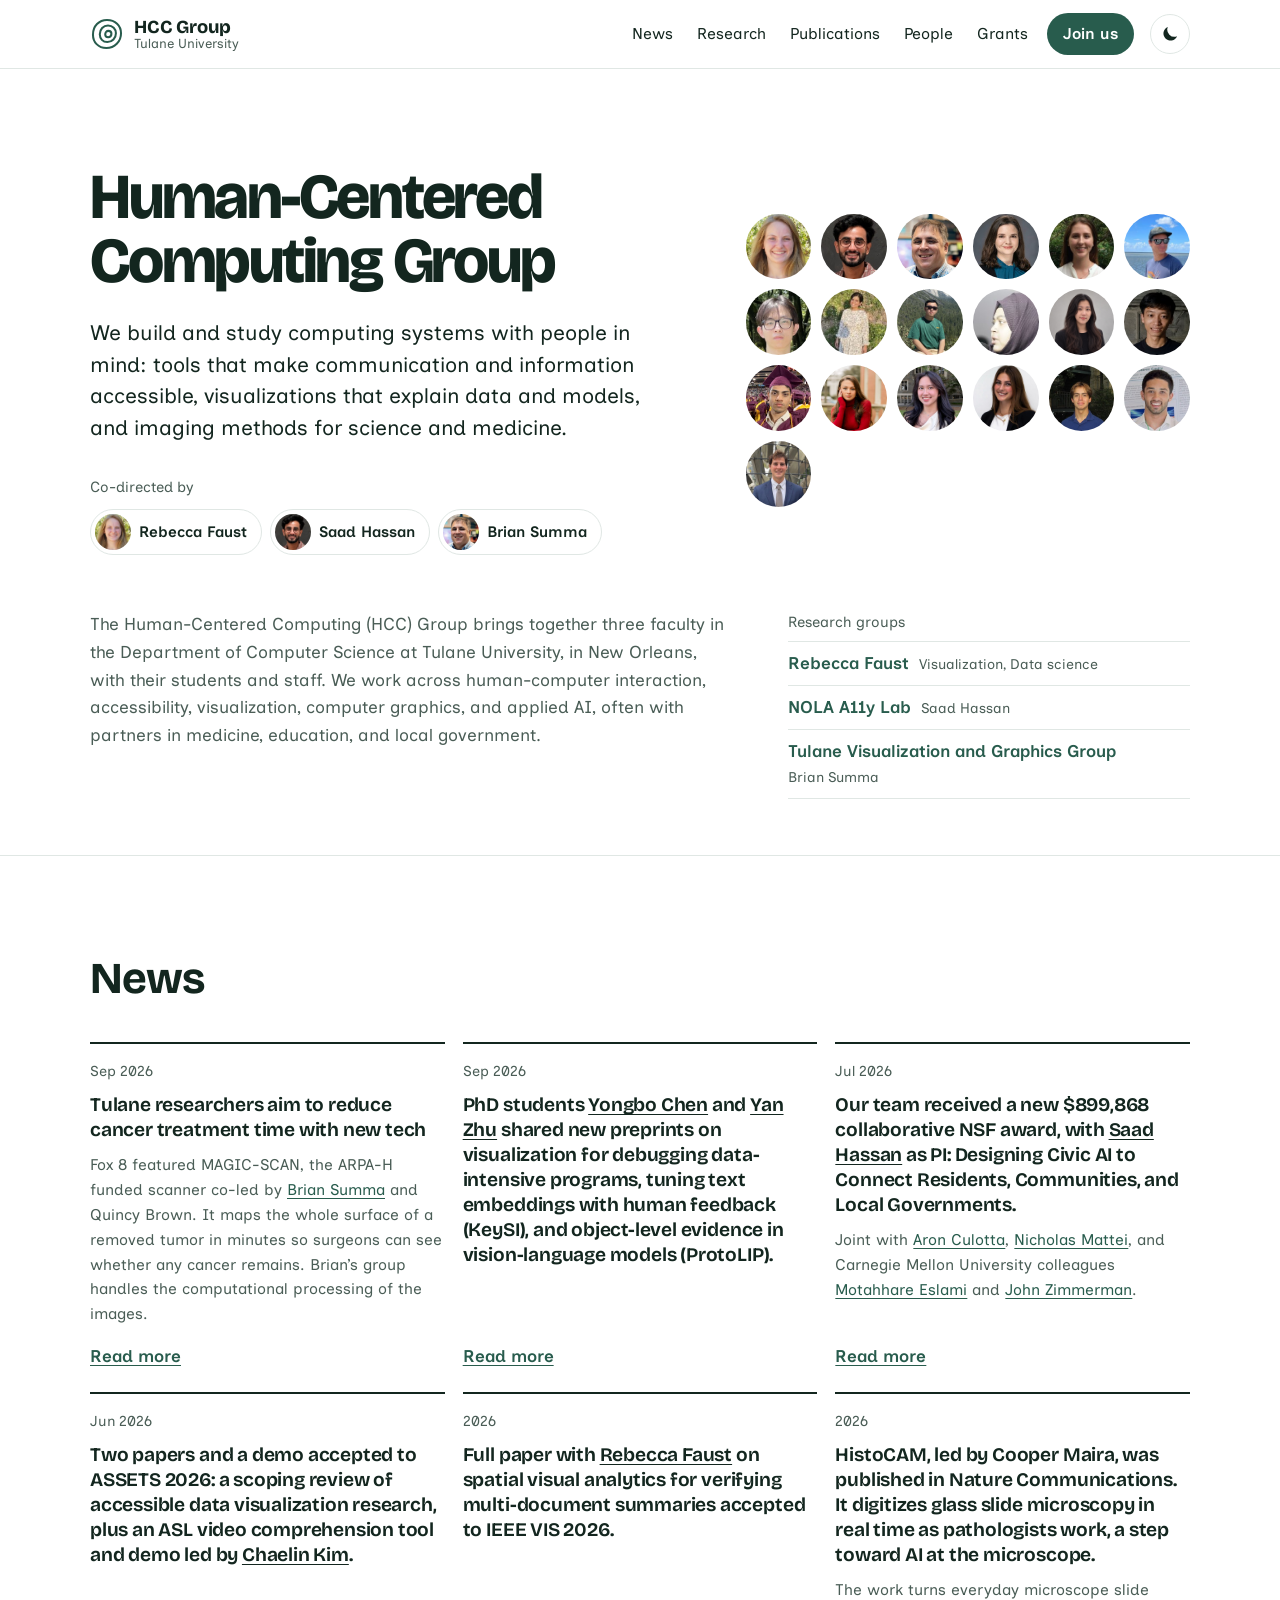
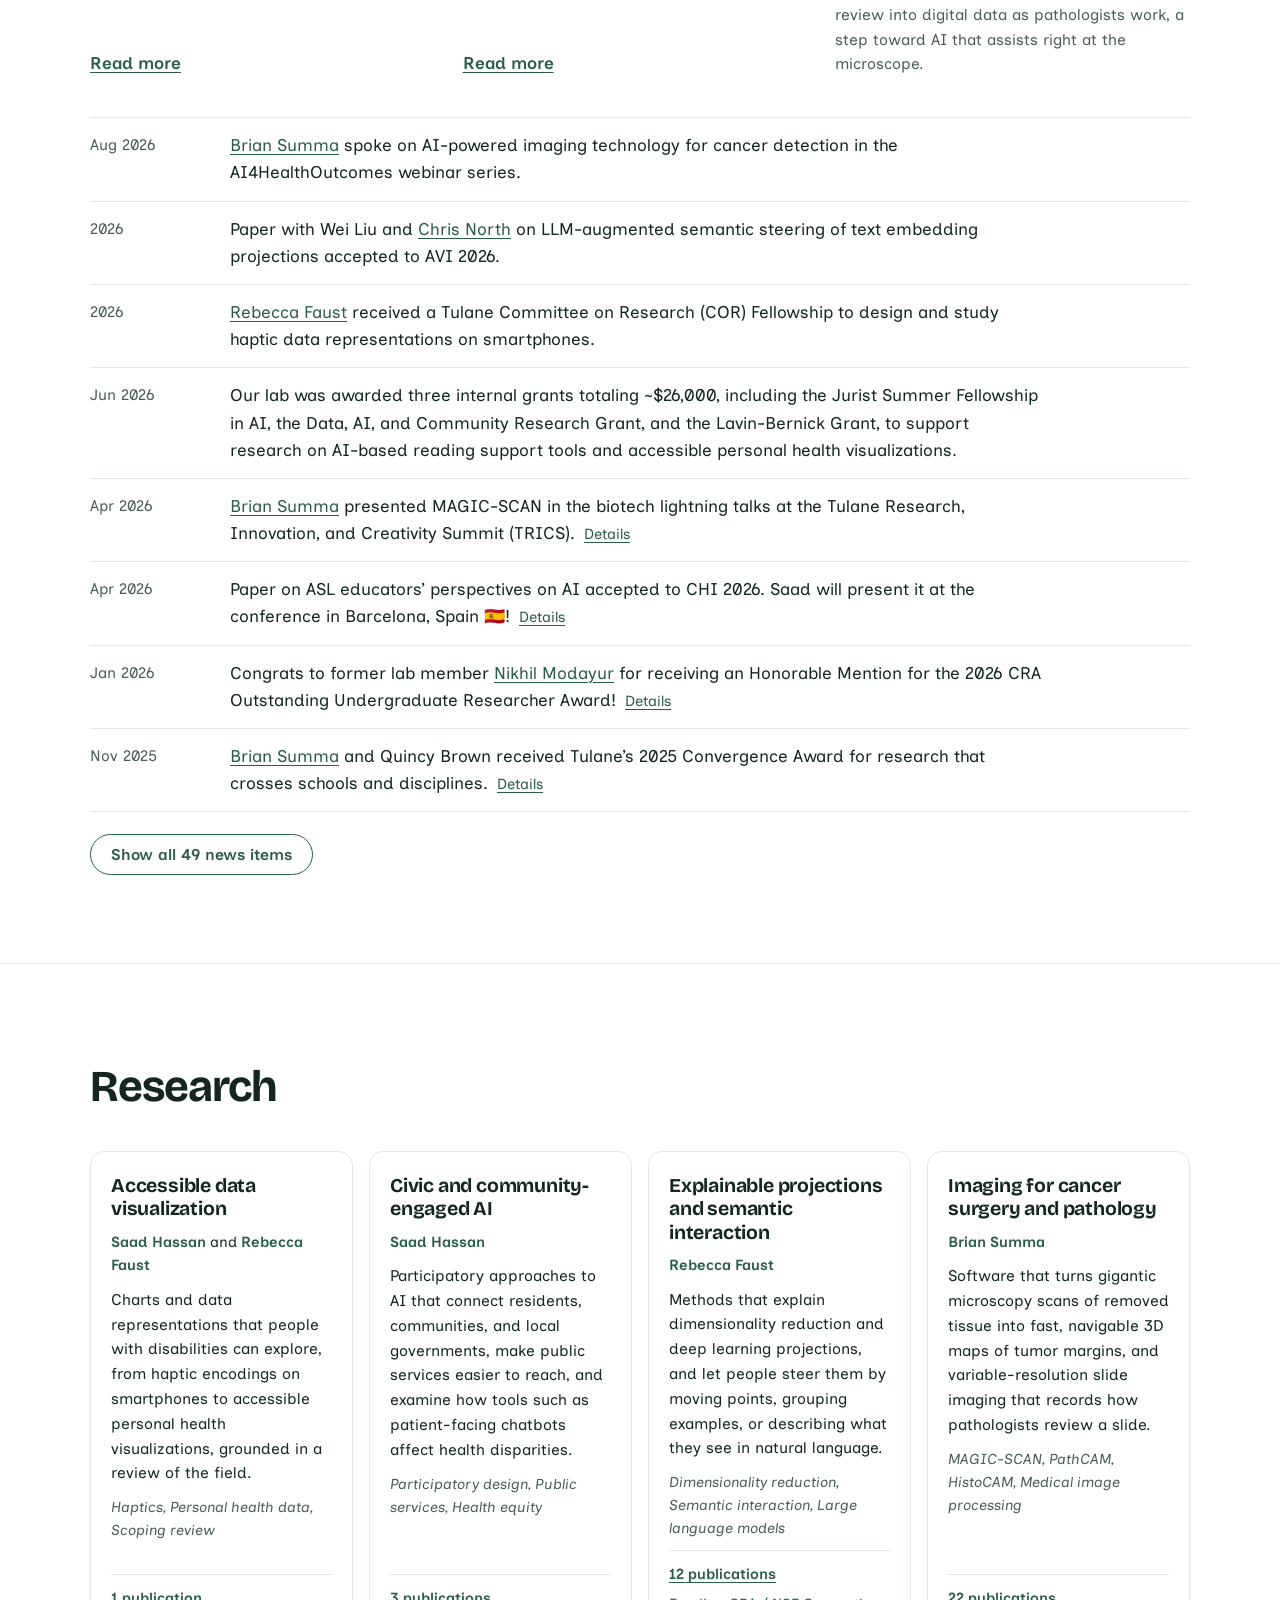
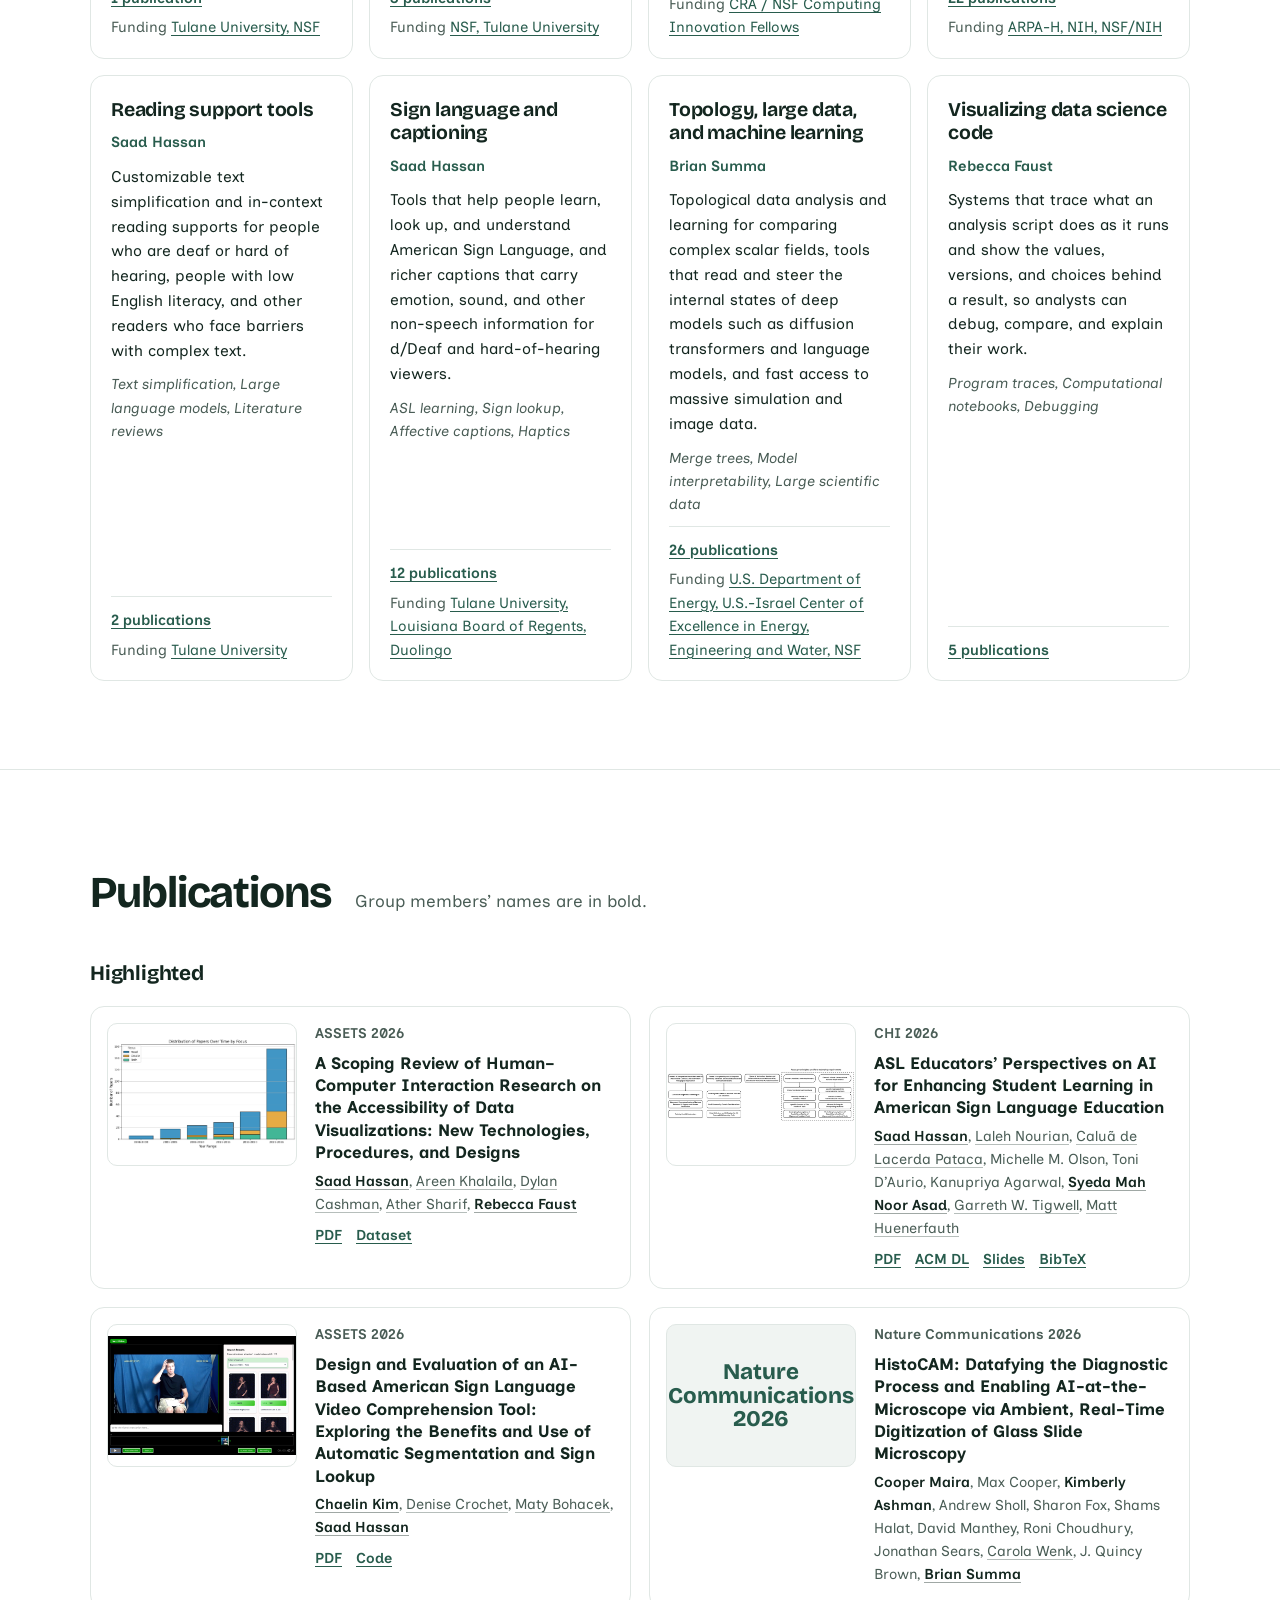
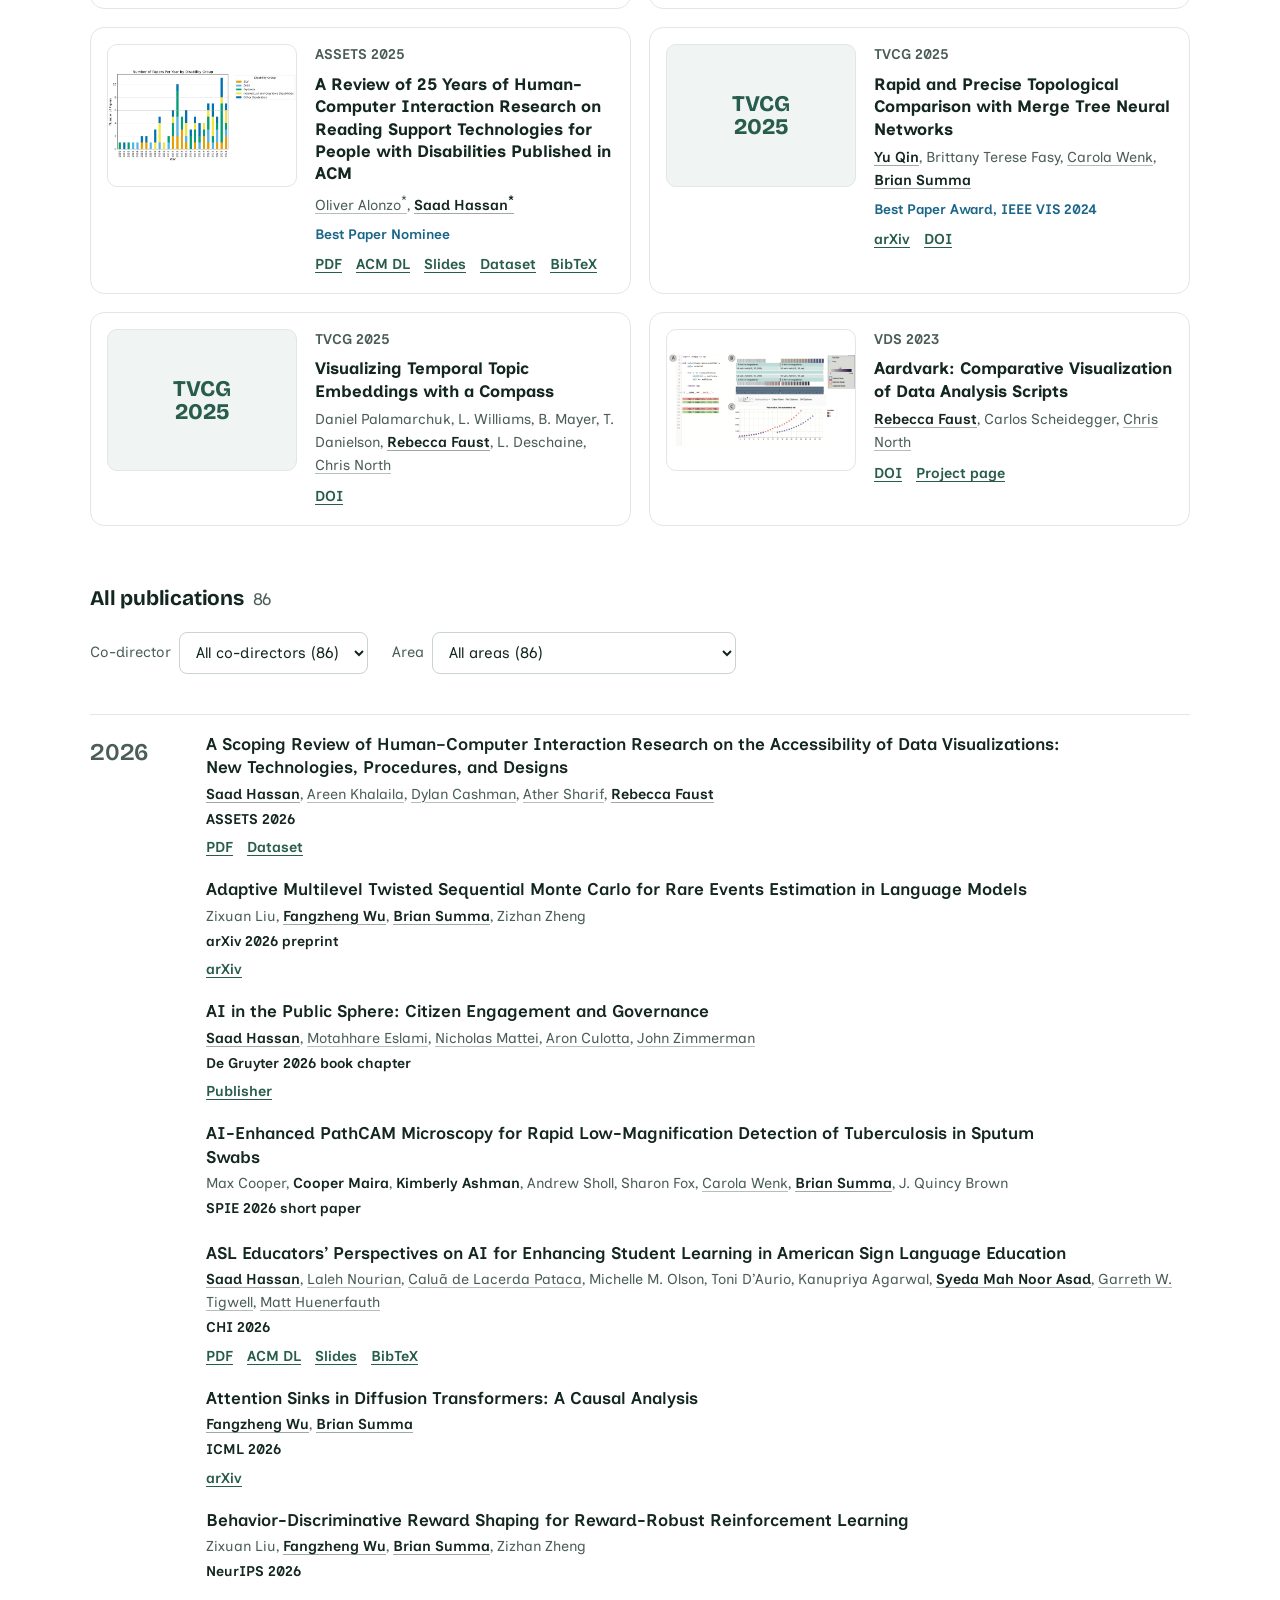
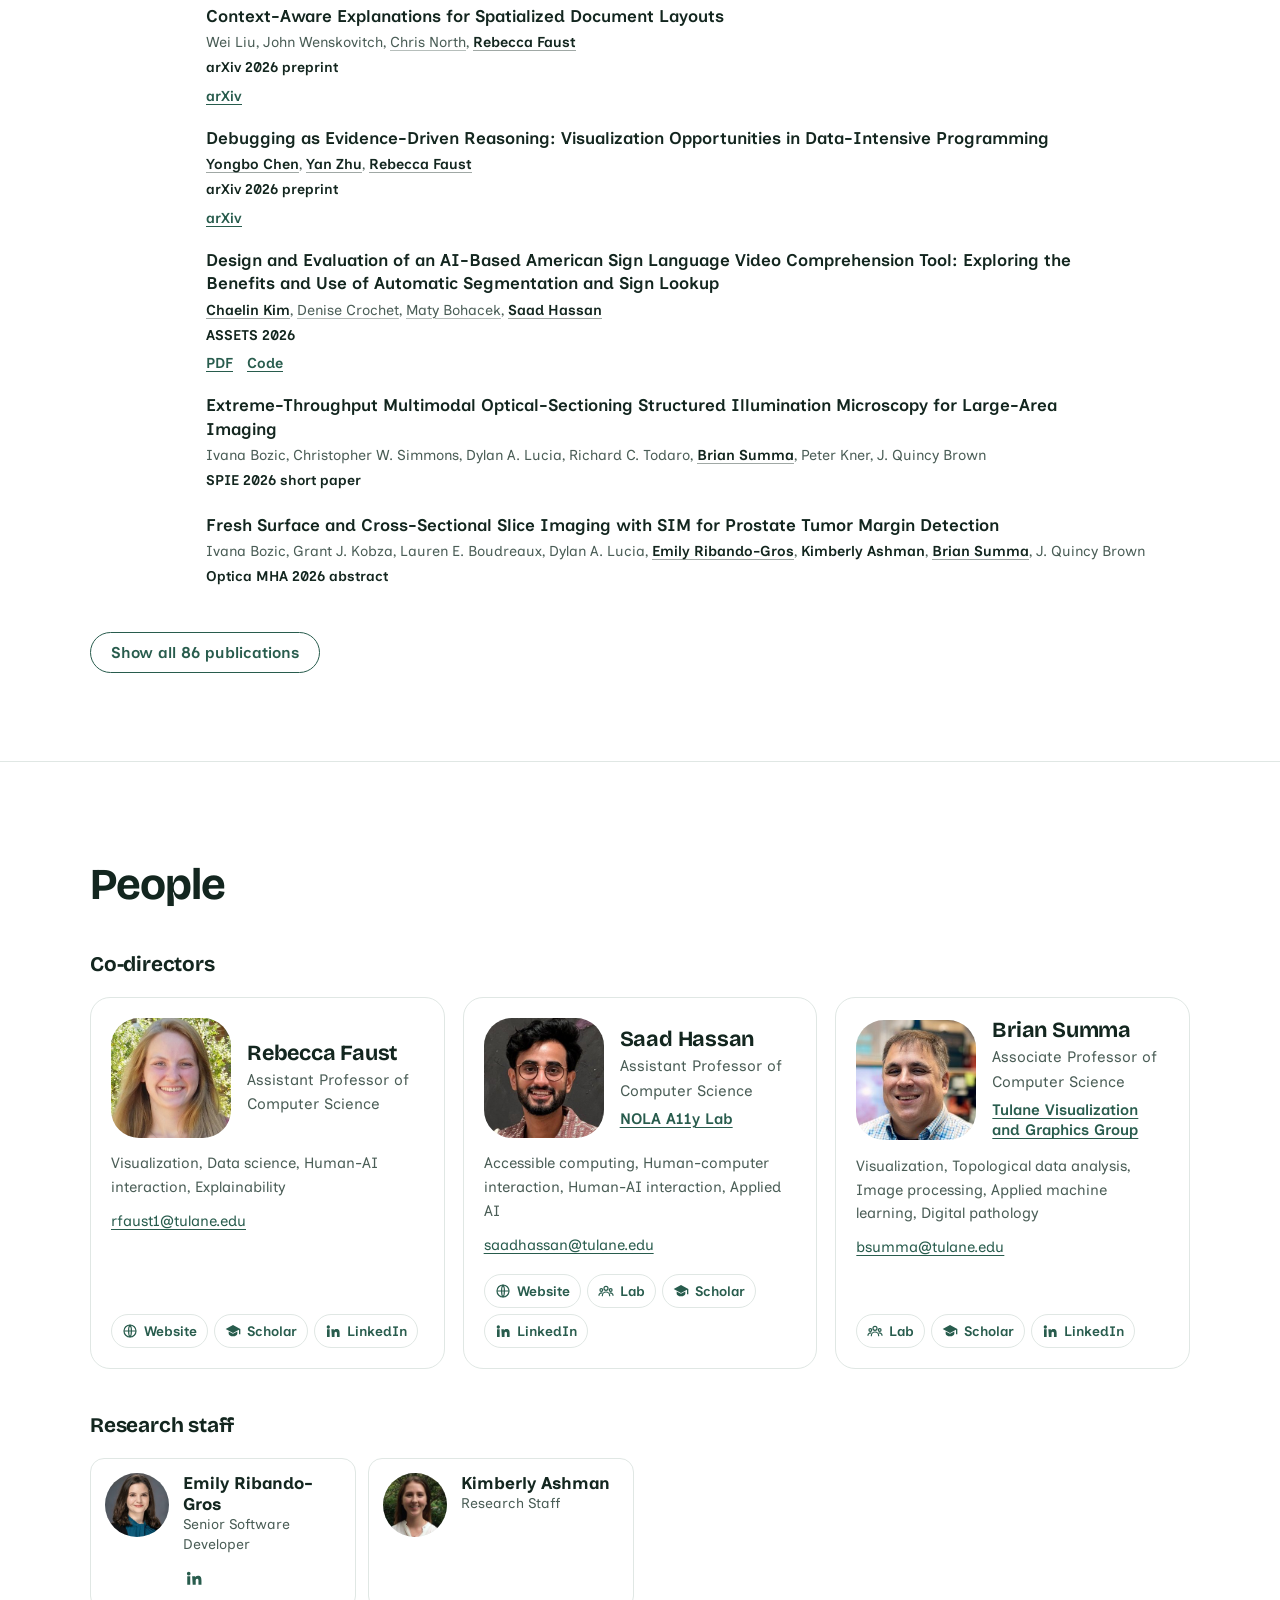
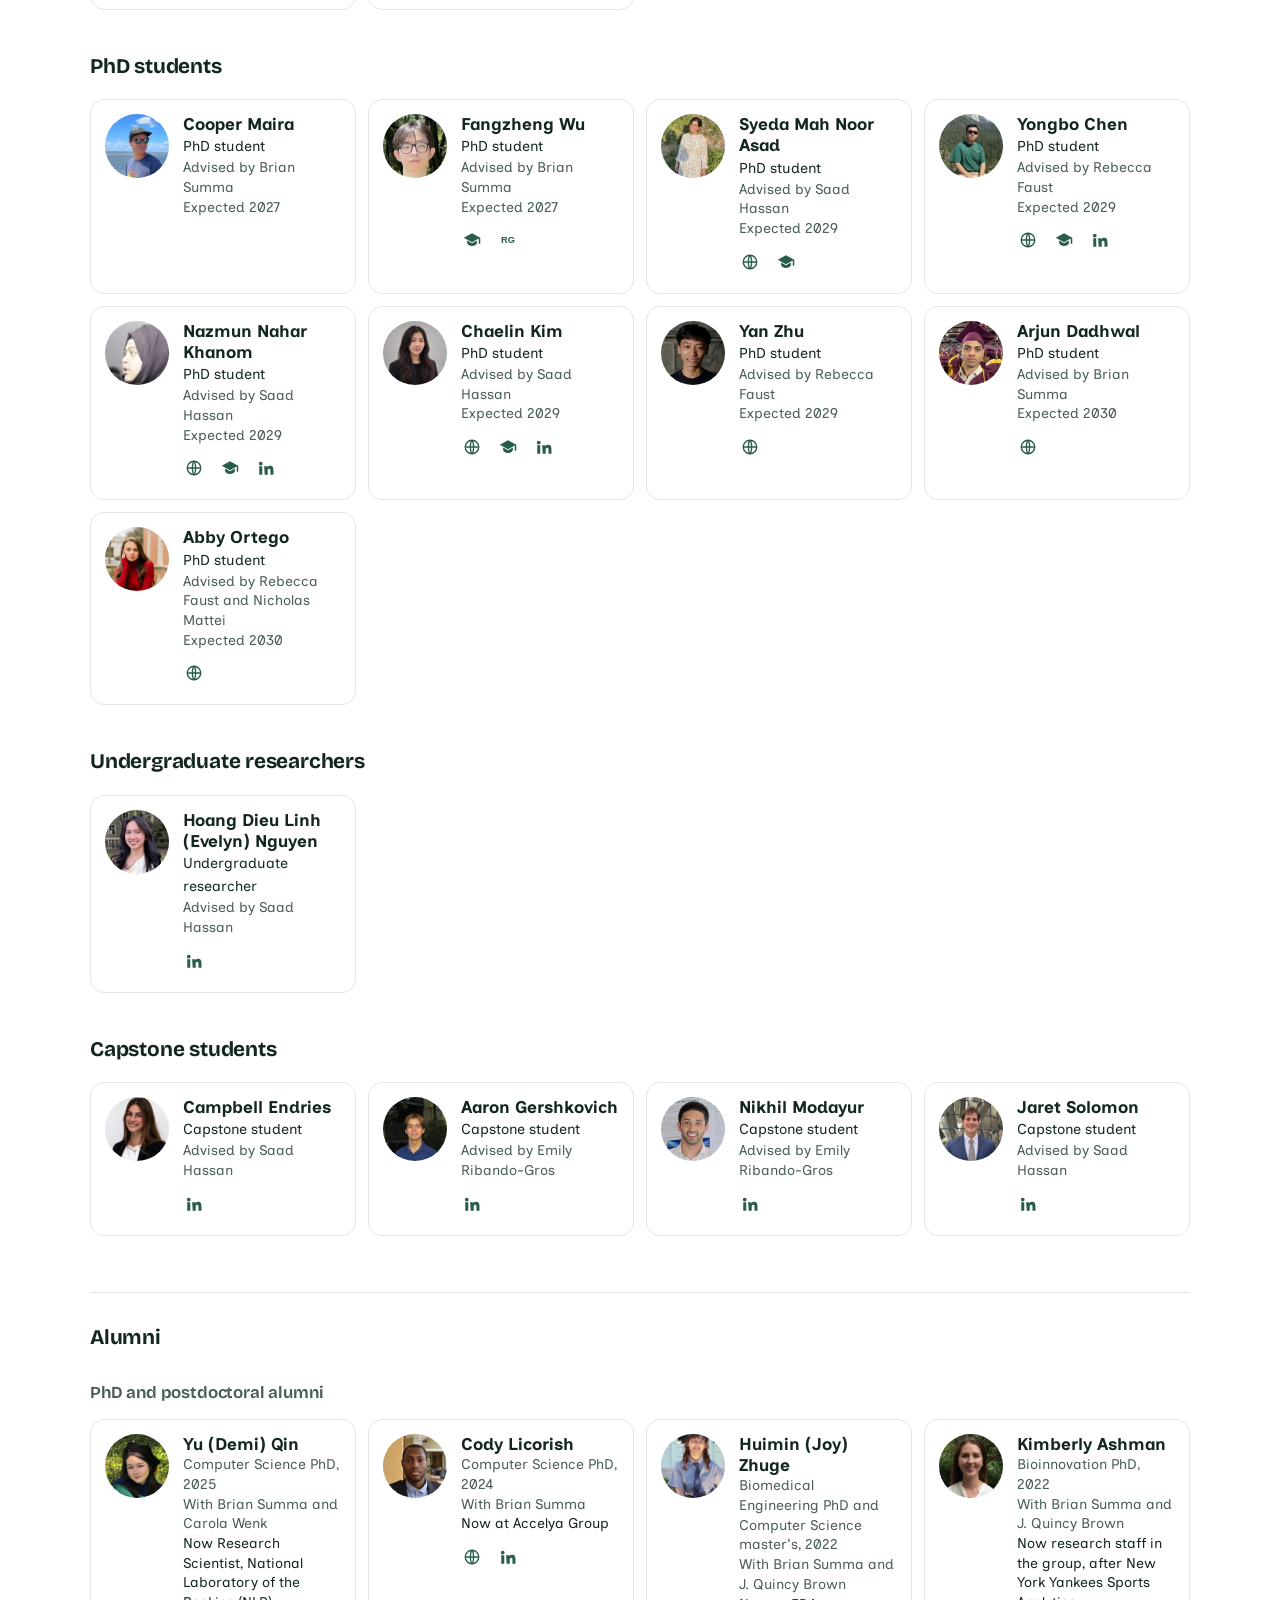
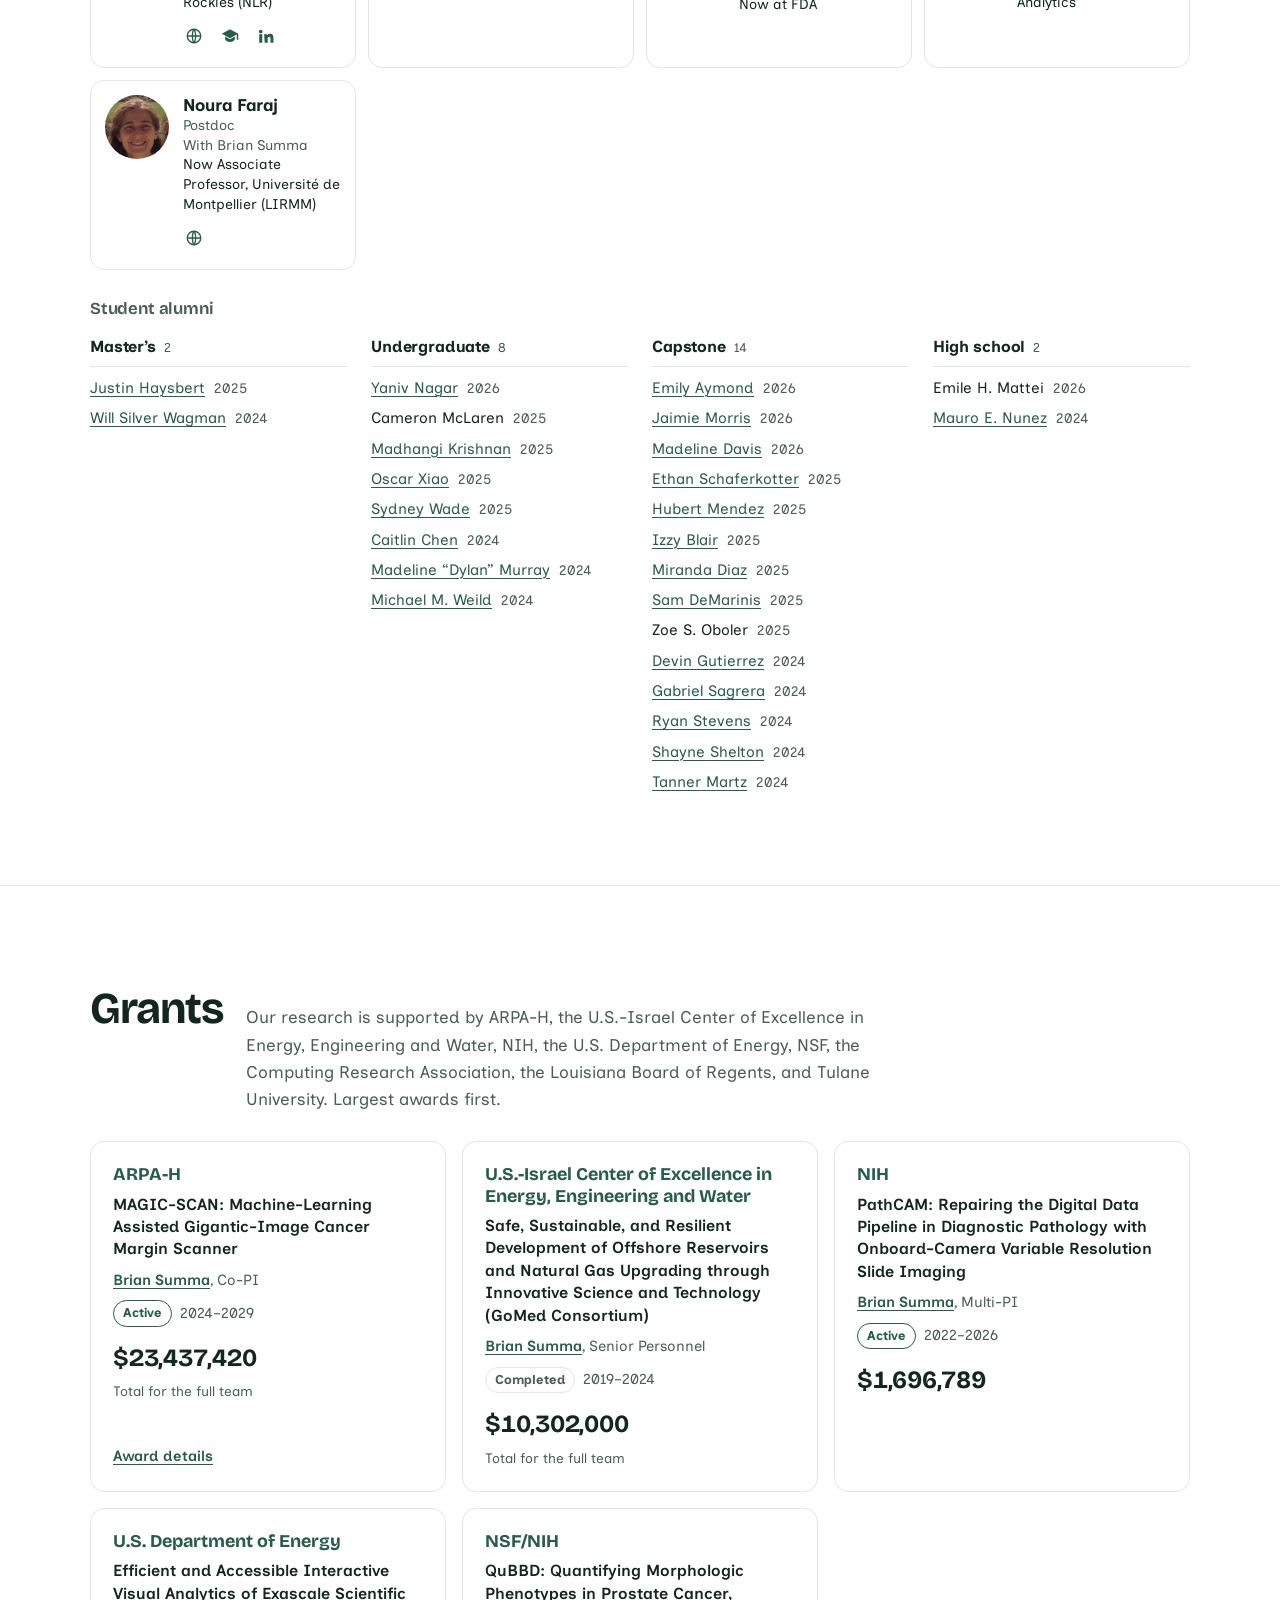
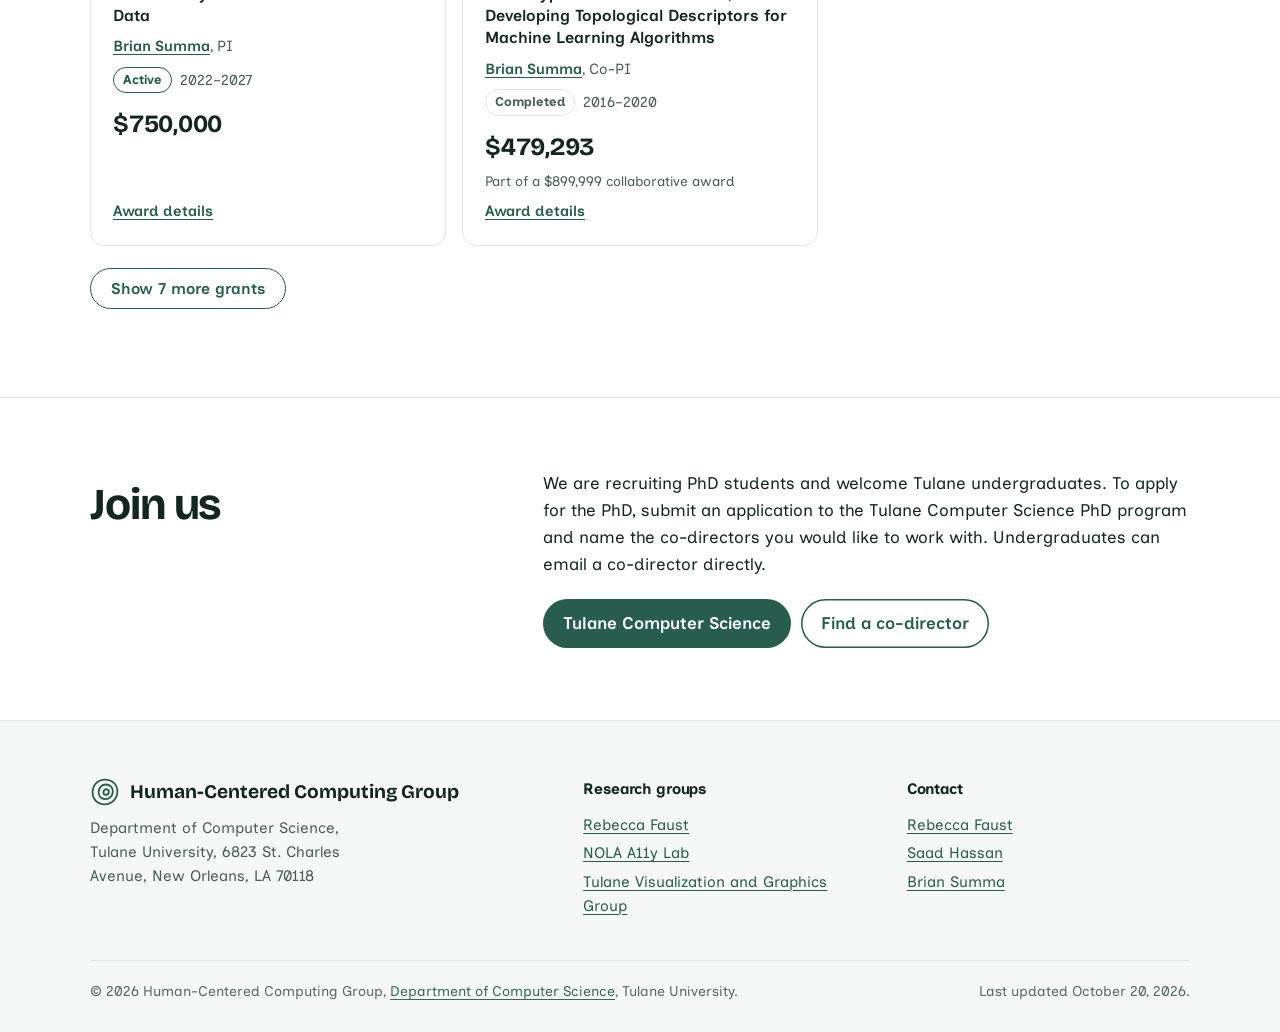
==== commit 725c3ac4: "Update Brian Summa's content from his 2026 CV - Papers: full author lists; HistoCAM final title (Nat" ====
--- a/index.html
+++ b/index.html
@@ -81,6 +81,7 @@
 <li><img src="images/people/saad-hassan.jpg" alt="" width="160" height="160" decoding="async" title="Saad Hassan"></li>
 <li><img src="images/people/brian-summa.jpg" alt="" width="160" height="160" decoding="async" title="Brian Summa"></li>
 <li><img src="images/people/emily-ribando-gros.jpg" alt="" width="160" height="160" decoding="async" title="Emily Ribando-Gros"></li>
+<li><img src="images/people/kimberly-ashman.jpg" alt="" width="160" height="160" decoding="async" title="Kimberly Ashman"></li>
 <li><img src="images/people/cooper-maira.jpg" alt="" width="160" height="160" decoding="async" title="Cooper Maira"></li>
 <li><img src="images/people/fangzheng-wu.jpg" alt="" width="160" height="160" decoding="async" title="Fangzheng Wu"></li>
 <li><img src="images/people/syeda-mah-noor-asad.jpg" alt="" width="160" height="160" decoding="async" title="Syeda Mah Noor Asad"></li>
@@ -146,16 +147,16 @@
         </article>
 <article class="feature">
           <p class="date"><time datetime="2026">2026</time></p>
-          <h3 id="feat-5">Paper led by Cooper Maira on ambient, real-time digitization of glass slide microscopy published in Nature Communications.</h3>
+          <h3 id="feat-5">HistoCAM, led by Cooper Maira, was published in Nature Communications. It digitizes glass slide microscopy in real time as pathologists work, a step toward AI at the microscope.</h3>
           <p>The work turns everyday microscope slide review into digital data as pathologists work, a step toward AI that assists right at the microscope.</p>
           
         </article>
         </div>
         <ol class="news-list" id="news-list">
-          <li><time datetime="2026">2026</time><p>Paper with Wei Liu and <a href="https://people.cs.vt.edu/north/">Chris North</a> on LLM-augmented semantic steering of text embedding projections accepted to AVI 2026.</p></li>
+          <li><time datetime="2026-08-01">Aug 2026</time><p><a href="https://tulanevisgraphics.bitbucket.io/">Brian Summa</a> spoke on AI-powered imaging technology for cancer detection in the AI4HealthOutcomes webinar series.</p></li>
+<li><time datetime="2026">2026</time><p>Paper with Wei Liu and <a href="https://people.cs.vt.edu/north/">Chris North</a> on LLM-augmented semantic steering of text embedding projections accepted to AVI 2026.</p></li>
 <li><time datetime="2026">2026</time><p><a href="https://rjfaust.github.io/">Rebecca Faust</a> received a Tulane Committee on Research (COR) Fellowship to design and study haptic data representations on smartphones.</p></li>
 <li><time datetime="2026-06-10">Jun 2026</time><p>Our lab was awarded three internal grants totaling ~$26,000, including the Jurist Summer Fellowship in AI, the Data, AI, and Community Research Grant, and the Lavin-Bernick Grant, to support research on AI-based reading support tools and accessible personal health visualizations.</p></li>
-<li><time datetime="2026-05-10">May 2026</time><p><a href="https://scholar.google.com/citations?user=syojgz0AAAAJ">Fangzheng Wu</a> and <a href="https://tulanevisgraphics.bitbucket.io/">Brian Summa</a> released a series of preprints on reading and steering the internal states of diffusion transformers and language models. <a class="inline-more" href="https://www.alphaxiv.org/@brian-summa" aria-label="Details: Fangzheng Wu and Brian Summa released a series of preprints on reading and steering the in">Details</a></p></li>
 <li><time datetime="2026-04-16">Apr 2026</time><p><a href="https://tulanevisgraphics.bitbucket.io/">Brian Summa</a> presented MAGIC-SCAN in the biotech lightning talks at the Tulane Research, Innovation, and Creativity Summit (TRICS). <a class="inline-more" href="https://innovation.tulane.edu/node/673" aria-label="Details: Brian Summa presented MAGIC-SCAN in the biotech lightning talks at the Tulane Research, In">Details</a></p></li>
 <li><time datetime="2026-04-03">Apr 2026</time><p>Paper on ASL educators’ perspectives on AI accepted to CHI 2026. Saad will present it at the conference in Barcelona, Spain 🇪🇸! <a class="inline-more" href="https://chi2026.acm.org/" aria-label="Details: Paper on ASL educators’ perspectives on AI accepted to CHI 2026.">Details</a></p></li>
 <li><time datetime="2026-01-15">Jan 2026</time><p>Congrats to former lab member <a href="https://www.linkedin.com/in/nikhil-modayur">Nikhil Modayur</a> for receiving an Honorable Mention for the 2026 CRA Outstanding Undergraduate Researcher Award! <a class="inline-more" href="https://www.linkedin.com/in/nikhil-modayur" aria-label="Details: Congrats to former lab member Nikhil Modayur for receiving an Honorable Mention for the 20">Details</a></p></li>
@@ -164,6 +165,7 @@
 <li data-extra><time datetime="2025-08-01">Aug 2025</time><p>Two demos accepted to ASSETS 2025, led by <a href="https://chaelin0722.github.io/introduction/">Chaelin Kim</a> and <a href="https://tithi-khan.github.io/">Nazmun Nahar Khanom</a>, on text simplification and an ASL learning tool for EMS. Will be presented at the conference in Denver! <a class="inline-more" href="https://assets25.sigaccess.org/" aria-label="Details: Two demos accepted to ASSETS 2025, led by Chaelin Kim and Nazmun Nahar Khanom, on text sim">Details</a></p></li>
 <li data-extra><time datetime="2025-06-25">Jun 2025</time><p>Our workshop on participant recruitment in accessibility research was accepted to ASSETS 2025. <a class="inline-more" href="https://assets25.sigaccess.org/" aria-label="Details: Our workshop on participant recruitment in accessibility research was accepted to ASSETS 2">Details</a></p></li>
 <li data-extra><time datetime="2025-06-19">Jun 2025</time><p>Our review of reading support tools, with <a href="https://oliveralonzo.com/">Oliver Alonzo</a>, was accepted to ASSETS 2025 and nominated for Best Paper. <a class="inline-more" href="https://oliveralonzo.com/" aria-label="Details: Our review of reading support tools, with Oliver Alonzo, was accepted to ASSETS 2025 and n">Details</a></p></li>
+<li data-extra><time datetime="2025">2025</time><p><a href="https://tulanevisgraphics.bitbucket.io/">Brian Summa</a> received the Tulane School of Science and Engineering Collaborative Team Award and a Tulane Medicine and SSE Synergy Large Grant Award.</p></li>
 <li data-extra><time datetime="2025-05-18">May 2025</time><p>Our lab received two internal grants totaling ~$18,500: a Carol Lavin Bernick Faculty Grant ($10,000) for an AI-powered ASL learning platform and a Community-Engaged AI Summer Research Program grant ($8,500) to build a public accessibility barrier dashboard.</p></li>
 <li data-extra><time datetime="2025-04-30">Apr 2025</time><p><a href="https://matybohacek.com/">Matyas Bohacek</a> presented our paper on an AI-driven video-based ASL dictionary at W4A 2025 in Sydney. <a class="inline-more" href="https://matybohacek.com/" aria-label="Details: Matyas Bohacek presented our paper on an AI-driven video-based ASL dictionary at W4A 2025 ">Details</a></p></li>
 <li data-extra><time datetime="2025-03-21">Mar 2025</time><p><a href="https://www.cs.cmu.edu/~bam/">Brad Myers</a> visited our lab in New Orleans to talk about his new book Pick, Click, Flick!: The Story of Interaction Techniques! <a class="inline-more" href="https://www.cs.cmu.edu/~bam/" aria-label="Details: Brad Myers visited our lab in New Orleans to talk about his new book Pick, Click, Flick!: ">Details</a></p></li>
@@ -177,7 +179,7 @@
 <li data-extra><time datetime="2024-10-19">Oct 2024</time><p>Saad attended HCOMP 2024 in Pittsburgh and co-organized the PACE workshop with <a href="https://www.motahhare.com/">Motahhare Eslami</a>, <a href="https://www.cs.tulane.edu/~aculotta/">Aron Culotta</a>, Nick Mattei, and Mah Noor. <a class="inline-more" href="https://www.humancomputation.com/" aria-label="Details: Saad attended HCOMP 2024 in Pittsburgh and co-organized the PACE workshop with Motahhare E">Details</a></p></li>
 <li data-extra><time datetime="2024-10-14">Oct 2024</time><p><a href="https://rjfaust.github.io/">Rebecca Faust</a> and colleagues received a Best Paper award at the Visualization in Data Science (VDS) Symposium at IEEE VIS 2024. <a class="inline-more" href="https://doi.org/10.1109/VDS63897.2024.00005" aria-label="Details: Rebecca Faust and colleagues received a Best Paper award at the Visualization in Data Scie">Details</a></p></li>
 <li data-extra><time datetime="2024-10-13">Oct 2024</time><p>Two papers with <a href="https://rjfaust.github.io/">Rebecca Faust</a> at IEEE VIS 2024: ImageSI, on semantic interaction for image projections, and a compass for temporal topic embeddings in TVCG. <a class="inline-more" href="https://doi.org/10.1109/TVCG.2024.3456143" aria-label="Details: Two papers with Rebecca Faust at IEEE VIS 2024: ImageSI, on semantic interaction for image">Details</a></p></li>
-<li data-extra><time datetime="2024-10-13">Oct 2024</time><p><a href="https://demiqin.github.io/">Demi Qin</a> and <a href="https://tulanevisgraphics.bitbucket.io/">Brian Summa</a> presented merge tree neural networks for rapid topological comparison at IEEE VIS 2024 (published in TVCG). <a class="inline-more" href="https://arxiv.org/abs/2404.05879" aria-label="Details: Demi Qin and Brian Summa presented merge tree neural networks for rapid topological compar">Details</a></p></li>
+<li data-extra><time datetime="2024-10-13">Oct 2024</time><p><a href="https://demiqin.github.io/">Demi Qin</a> and <a href="https://tulanevisgraphics.bitbucket.io/">Brian Summa</a> won a Best Paper Award at IEEE VIS 2024 for merge tree neural networks, a fast way to compare topological structure in scientific data. <a class="inline-more" href="https://doi.org/10.1109/TVCG.2024.3456395" aria-label="Details: Demi Qin and Brian Summa won a Best Paper Award at IEEE VIS 2024 for merge tree neural net">Details</a></p></li>
 <li data-extra><time datetime="2024-09-30">Sep 2024</time><p><a href="https://www.linkedin.com/in/aaron-gershkovich">Aaron Gershkovich</a> presented a poster at the undergraduate symposium. <a class="inline-more" href="https://www.linkedin.com/in/aaron-gershkovich-46232a2b3/" aria-label="Details: Aaron Gershkovich presented a poster at the undergraduate symposium.">Details</a></p></li>
 <li data-extra><time datetime="2024-08-19">Aug 2024</time><p>We welcome <a href="https://chaelin0722.github.io/introduction/">Chaelin Kim</a>, <a href="https://tithi-khan.github.io/">Nazmun Nahar Khanom</a>, and <a href="https://syedamahnoorasad.github.io/">Syeda Mah Noor Asad</a> to the lab! <a class="inline-more" href="https://chaelin0722.github.io/introduction/" aria-label="Details: We welcome Chaelin Kim, Nazmun Nahar Khanom, and Syeda Mah Noor Asad to the lab!">Details</a></p></li>
 <li data-extra><time datetime="2024-08-13">Aug 2024</time><p>President Joe Biden visited Tulane to announce up to $22.9 million from ARPA-H for MAGIC-SCAN, an AI-assisted cancer margin scanner co-led by <a href="https://tulanevisgraphics.bitbucket.io/">Brian Summa</a> and Quincy Brown. Brian demonstrated the system for the President and First Lady. <a class="inline-more" href="https://news.tulane.edu/pr/president-joe-biden-will-announce-23-million-funding-tulane-university-invent-advanced-cancer" aria-label="Details: President Joe Biden will announce up to $23 million in funding for Tulane University to in">Details</a></p></li>
@@ -198,8 +200,10 @@
 <li data-extra><time datetime="2023-09-14">Sep 2023</time><p>Paper from Saad’s Google internship with <a href="https://sites.cc.gatech.edu/home/thad/">Thad Starner</a> was accepted at MobileHCI 2023! Thad will present it in Athens, Greece 🇬🇷. <a class="inline-more" href="https://sites.cc.gatech.edu/home/thad/" aria-label="Details: Paper from Saad’s Google internship with Thad Starner was accepted at MobileHCI 2023!">Details</a></p></li>
 <li data-extra><time datetime="2023-08-01">Aug 2023</time><p><a href="https://saadh.info/">Saad Hassan</a> joined Tulane University as a tenure-track Assistant Professor. <a class="inline-more" href="https://sse.tulane.edu/cs" aria-label="Details: Saad Hassan joined Tulane University as a tenure-track Assistant Professor.">Details</a></p></li>
 <li data-extra><time datetime="2022-06-21">Jun 2022</time><p><a href="https://tulanevisgraphics.bitbucket.io/">Brian Summa</a> won a $750,000 Department of Energy Early Career Award to make massive supercomputer datasets easier to share, search, and analyze. <a class="inline-more" href="https://news.tulane.edu/pr/tulane-professor-wins-early-career-award-tame-massive-supercomputer-datasets" aria-label="Details: Brian Summa won a $750,000 Department of Energy Early Career Award to make massive superco">Details</a></p></li>
+<li data-extra><time datetime="2022">2022</time><p><a href="https://tulanevisgraphics.bitbucket.io/">Brian Summa</a> received the IEEE Computer Society Distinguished Service Award for serving as General Chair of IEEE VIS 2021.</p></li>
+<li data-extra><time datetime="1905-07-18">Jul 1905</time><p>Papers by <a href="https://scholar.google.com/citations?user=syojgz0AAAAJ">Fangzheng Wu</a> and <a href="https://tulanevisgraphics.bitbucket.io/">Brian Summa</a> were accepted to ICML 2026, EMNLP 2026, and NeurIPS 2026 (two papers), on diffusion models, language model fine-tuning, and reinforcement learning. <a class="inline-more" href="https://www.alphaxiv.org/@brian-summa" aria-label="Details: Papers by Fangzheng Wu and Brian Summa were accepted to ICML 2026, EMNLP 2026, and NeurIPS">Details</a></p></li>
         </ol>
-        <button type="button" class="more-toggle" data-toggle-list="news-list" aria-expanded="false" data-more="Show all 46 news items" data-less="Show fewer news items">Show all 46 news items</button>
+        <button type="button" class="more-toggle" data-toggle-list="news-list" aria-expanded="false" data-more="Show all 49 news items" data-less="Show fewer news items">Show all 49 news items</button>
       </div>
     </section>
 
@@ -235,8 +239,8 @@
           <h3>Imaging for cancer surgery and pathology</h3>
           <p class="leads"><a href="#brian-summa">Brian Summa</a></p>
           <p class="summary">Software that turns gigantic microscopy scans of removed tissue into fast, navigable 3D maps of tumor margins, and variable-resolution slide imaging that records how pathologists review a slide.</p>
-          <p class="keywords">MAGIC-SCAN, PathCAM, Medical image processing</p>
-          <div class="project-foot"><a class="see-pubs" href="#all-pubs" data-filter-project="imaging">11 publications</a><p class="funding"><span class="k">Funding</span> <a href="#grants">ARPA-H, NIH</a></p></div>
+          <p class="keywords">MAGIC-SCAN, PathCAM, HistoCAM, Medical image processing</p>
+          <div class="project-foot"><a class="see-pubs" href="#all-pubs" data-filter-project="imaging">22 publications</a><p class="funding"><span class="k">Funding</span> <a href="#grants">ARPA-H, NIH, NSF/NIH</a></p></div>
         </article>
 <article class="project" id="project-reading">
           <h3>Reading support tools</h3>
@@ -257,7 +261,7 @@
           <p class="leads"><a href="#brian-summa">Brian Summa</a></p>
           <p class="summary">Topological data analysis and learning for comparing complex scalar fields, tools that read and steer the internal states of deep models such as diffusion transformers and language models, and fast access to massive simulation and image data.</p>
           <p class="keywords">Merge trees, Model interpretability, Large scientific data</p>
-          <div class="project-foot"><a class="see-pubs" href="#all-pubs" data-filter-project="topology">14 publications</a><p class="funding"><span class="k">Funding</span> <a href="#grants">U.S. Department of Energy</a></p></div>
+          <div class="project-foot"><a class="see-pubs" href="#all-pubs" data-filter-project="topology">26 publications</a><p class="funding"><span class="k">Funding</span> <a href="#grants">U.S. Department of Energy, U.S.-Israel Center of Excellence in Energy, Engineering and Water, NSF</a></p></div>
         </article>
 <article class="project" id="project-scripts">
           <h3>Visualizing data science code</h3>
@@ -290,33 +294,33 @@
           </div>
         </article>
 <article class="hl">
-          <div class="thumb placeholder" aria-hidden="true"><span>Nature Communications<br>2026</span></div>
-          <div class="hl-text">
-            <p class="venue">Nature Communications 2026</p>
-            <h3 id="hl-1">Ambient, Real-Time Digitization and Datafication of Glass Slide Microscopy towards AI-at-the-Microscope</h3>
-            <p class="authors"><b>Cooper Maira</b>, Max S. Cooper, <b>Kimberly Ashman</b>, Andrew B. Sholl, Sharon E. Fox, S. Halat, D. Manthey, et al., <b><a href="https://tulanevisgraphics.bitbucket.io/">Brian Summa</a></b></p>
-            
-            <p class="links"></p>
-          </div>
-        </article>
-<article class="hl">
           <div class="thumb"><img src="images/papers/hassan-chi26.png" alt="" decoding="async"></div>
           <div class="hl-text">
             <p class="venue">CHI 2026</p>
-            <h3 id="hl-2"><a href="https://dl.acm.org/doi/10.1145/3772318.3791928">ASL Educators’ Perspectives on AI for Enhancing Student Learning in American Sign Language Education</a></h3>
+            <h3 id="hl-1"><a href="https://dl.acm.org/doi/10.1145/3772318.3791928">ASL Educators’ Perspectives on AI for Enhancing Student Learning in American Sign Language Education</a></h3>
             <p class="authors"><b><a href="https://saadh.info/">Saad Hassan</a></b>, <a href="https://www.linkedin.com/in/laleh-nourian-a88ba3129/">Laleh Nourian</a>, <a href="https://www.caluapataca.com/">Caluã de Lacerda Pataca</a>, Michelle M. Olson, Toni D’Aurio, Kanupriya Agarwal, <b><a href="https://syedamahnoorasad.github.io/">Syeda Mah Noor Asad</a></b>, <a href="https://www.garrethtigwell.com/">Garreth W. Tigwell</a>, <a href="https://huenerfauth.ist.rit.edu/">Matt Huenerfauth</a></p>
             
-            <p class="links"><a href="https://saadh.info/papers/hassan-chi26/hassan-chi26.pdf" aria-describedby="hl-2">PDF</a><a href="https://dl.acm.org/doi/10.1145/3772318.3791928" aria-describedby="hl-2">ACM DL</a><a href="https://saadh.info/papers/hassan-chi26/slides.pdf" aria-describedby="hl-2">Slides</a><a href="https://saadh.info/papers/hassan-chi26/hassan26.bib" aria-describedby="hl-2">BibTeX</a></p>
+            <p class="links"><a href="https://saadh.info/papers/hassan-chi26/hassan-chi26.pdf" aria-describedby="hl-1">PDF</a><a href="https://dl.acm.org/doi/10.1145/3772318.3791928" aria-describedby="hl-1">ACM DL</a><a href="https://saadh.info/papers/hassan-chi26/slides.pdf" aria-describedby="hl-1">Slides</a><a href="https://saadh.info/papers/hassan-chi26/hassan26.bib" aria-describedby="hl-1">BibTeX</a></p>
           </div>
         </article>
 <article class="hl">
           <div class="thumb"><img src="images/papers/kim-assets26.png" alt="" decoding="async"></div>
           <div class="hl-text">
             <p class="venue">ASSETS 2026</p>
-            <h3 id="hl-3"><a href="https://saadh.info/papers/kim-assets26/kim-assets26.pdf">Design and Evaluation of an AI-Based American Sign Language Video Comprehension Tool: Exploring the Benefits and Use of Automatic Segmentation and Sign Lookup</a></h3>
+            <h3 id="hl-2"><a href="https://saadh.info/papers/kim-assets26/kim-assets26.pdf">Design and Evaluation of an AI-Based American Sign Language Video Comprehension Tool: Exploring the Benefits and Use of Automatic Segmentation and Sign Lookup</a></h3>
             <p class="authors"><b><a href="https://chaelin0722.github.io/introduction/">Chaelin Kim</a></b>, <a href="https://liberalarts.tulane.edu/linguistics/people/faculty/denise-crochet">Denise Crochet</a>, <a href="https://matybohacek.com/">Maty Bohacek</a>, <b><a href="https://saadh.info/">Saad Hassan</a></b></p>
             
-            <p class="links"><a href="https://saadh.info/papers/kim-assets26/kim-assets26.pdf" aria-describedby="hl-3">PDF</a><a href="https://github.com/chaelin0722/asl-video-lookup-tool" aria-describedby="hl-3">Code</a></p>
+            <p class="links"><a href="https://saadh.info/papers/kim-assets26/kim-assets26.pdf" aria-describedby="hl-2">PDF</a><a href="https://github.com/chaelin0722/asl-video-lookup-tool" aria-describedby="hl-2">Code</a></p>
+          </div>
+        </article>
+<article class="hl">
+          <div class="thumb placeholder" aria-hidden="true"><span>Nature Communications<br>2026</span></div>
+          <div class="hl-text">
+            <p class="venue">Nature Communications 2026</p>
+            <h3 id="hl-3">HistoCAM: Datafying the Diagnostic Process and Enabling AI-at-the-Microscope via Ambient, Real-Time Digitization of Glass Slide Microscopy</h3>
+            <p class="authors"><b>Cooper Maira</b>, Max Cooper, <b>Kimberly Ashman</b>, Andrew Sholl, Sharon Fox, Shams Halat, David Manthey, Roni Choudhury, Jonathan Sears, <a href="https://www.cs.tulane.edu/~carola/">Carola Wenk</a>, J. Quincy Brown, <b><a href="https://tulanevisgraphics.bitbucket.io/">Brian Summa</a></b></p>
+            
+            <p class="links"></p>
           </div>
         </article>
 <article class="hl">
@@ -335,7 +339,7 @@
             <p class="venue">TVCG 2025</p>
             <h3 id="hl-5"><a href="https://doi.org/10.1109/TVCG.2024.3456395">Rapid and Precise Topological Comparison with Merge Tree Neural Networks</a></h3>
             <p class="authors"><b><a href="https://demiqin.github.io/">Yu Qin</a></b>, Brittany Terese Fasy, <a href="https://www.cs.tulane.edu/~carola/">Carola Wenk</a>, <b><a href="https://tulanevisgraphics.bitbucket.io/">Brian Summa</a></b></p>
-            
+            <p class="award">Best Paper Award, IEEE VIS 2024</p>
             <p class="links"><a href="https://arxiv.org/abs/2404.05879" aria-describedby="hl-5">arXiv</a><a href="https://doi.org/10.1109/TVCG.2024.3456395" aria-describedby="hl-5">DOI</a></p>
           </div>
         </article>
@@ -362,18 +366,18 @@
         </div>
 
         <div class="all-pubs" id="all-pubs">
-          <h3 class="sub-h">All publications <span class="count">63</span></h3>
+          <h3 class="sub-h">All publications <span class="count">86</span></h3>
           <div class="filters">
             <label class="select" for="lead-filter">
               <span>Co-director</span>
               <select id="lead-filter">
-                <option value="">All co-directors (63)</option><option value="faust">Rebecca Faust (18)</option><option value="hassan">Saad Hassan (21)</option><option value="summa">Brian Summa (25)</option>
+                <option value="">All co-directors (86)</option><option value="faust">Rebecca Faust (18)</option><option value="hassan">Saad Hassan (21)</option><option value="summa">Brian Summa (48)</option>
               </select>
             </label>
             <label class="select" for="project-filter">
               <span>Area</span>
               <select id="project-filter">
-                <option value="">All areas (63)</option><option value="accessviz">Accessible visualization (1)</option><option value="civic">Civic AI (3)</option><option value="scripts">Data science code (5)</option><option value="semantic">Explainable projections (12)</option><option value="imaging">Pathology and surgical imaging (11)</option><option value="reading">Reading support (2)</option><option value="sign">Sign language and captions (12)</option><option value="topology">Topology, data, and ML (14)</option>
+                <option value="">All areas (86)</option><option value="accessviz">Accessible visualization (1)</option><option value="civic">Civic AI (3)</option><option value="scripts">Data science code (5)</option><option value="semantic">Explainable projections (12)</option><option value="imaging">Pathology and surgical imaging (22)</option><option value="reading">Reading support (2)</option><option value="sign">Sign language and captions (12)</option><option value="topology">Topology, data, and ML (26)</option>
               </select>
             </label>
           </div>
@@ -400,27 +404,27 @@
             </li>
 <li class="pub" data-lead="summa" data-project="imaging">
               <p class="title" id="pub-4">AI-Enhanced PathCAM Microscopy for Rapid Low-Magnification Detection of Tuberculosis in Sputum Swabs</p>
-              <p class="authors">Max S. Cooper, <b>Cooper Maira</b>, <b>Kimberly Ashman</b>, Andrew B. Sholl, Sharon E. Fox, <a href="https://www.cs.tulane.edu/~carola/">Carola Wenk</a>, <b><a href="https://tulanevisgraphics.bitbucket.io/">Brian Summa</a></b>, et al.</p>
+              <p class="authors">Max Cooper, <b>Cooper Maira</b>, <b>Kimberly Ashman</b>, Andrew Sholl, Sharon Fox, <a href="https://www.cs.tulane.edu/~carola/">Carola Wenk</a>, <b><a href="https://tulanevisgraphics.bitbucket.io/">Brian Summa</a></b>, J. Quincy Brown</p>
               <p class="meta"><span class="venue">SPIE 2026 short paper</span></p>
               <p class="links"></p>
             </li>
-<li class="pub" data-lead="summa" data-project="imaging">
-              <p class="title" id="pub-5">Ambient, Real-Time Digitization and Datafication of Glass Slide Microscopy towards AI-at-the-Microscope</p>
-              <p class="authors"><b>Cooper Maira</b>, Max S. Cooper, <b>Kimberly Ashman</b>, Andrew B. Sholl, Sharon E. Fox, S. Halat, D. Manthey, et al., <b><a href="https://tulanevisgraphics.bitbucket.io/">Brian Summa</a></b></p>
-              <p class="meta"><span class="venue">Nature Communications 2026</span></p>
-              <p class="links"></p>
-            </li>
 <li class="pub" data-lead="hassan" data-project="sign">
-              <p class="title" id="pub-6"><a href="https://dl.acm.org/doi/10.1145/3772318.3791928">ASL Educators’ Perspectives on AI for Enhancing Student Learning in American Sign Language Education</a></p>
+              <p class="title" id="pub-5"><a href="https://dl.acm.org/doi/10.1145/3772318.3791928">ASL Educators’ Perspectives on AI for Enhancing Student Learning in American Sign Language Education</a></p>
               <p class="authors"><b><a href="https://saadh.info/">Saad Hassan</a></b>, <a href="https://www.linkedin.com/in/laleh-nourian-a88ba3129/">Laleh Nourian</a>, <a href="https://www.caluapataca.com/">Caluã de Lacerda Pataca</a>, Michelle M. Olson, Toni D’Aurio, Kanupriya Agarwal, <b><a href="https://syedamahnoorasad.github.io/">Syeda Mah Noor Asad</a></b>, <a href="https://www.garrethtigwell.com/">Garreth W. Tigwell</a>, <a href="https://huenerfauth.ist.rit.edu/">Matt Huenerfauth</a></p>
               <p class="meta"><span class="venue">CHI 2026</span></p>
-              <p class="links"><a href="https://saadh.info/papers/hassan-chi26/hassan-chi26.pdf" aria-describedby="pub-6">PDF</a><a href="https://dl.acm.org/doi/10.1145/3772318.3791928" aria-describedby="pub-6">ACM DL</a><a href="https://saadh.info/papers/hassan-chi26/slides.pdf" aria-describedby="pub-6">Slides</a><a href="https://saadh.info/papers/hassan-chi26/hassan26.bib" aria-describedby="pub-6">BibTeX</a></p>
-            </li>
-<li class="pub" data-lead="summa" data-project="topology">
-              <p class="title" id="pub-7"><a href="https://arxiv.org/abs/2605.09313">Attention Sinks in Diffusion Transformers: A Causal Analysis</a></p>
+              <p class="links"><a href="https://saadh.info/papers/hassan-chi26/hassan-chi26.pdf" aria-describedby="pub-5">PDF</a><a href="https://dl.acm.org/doi/10.1145/3772318.3791928" aria-describedby="pub-5">ACM DL</a><a href="https://saadh.info/papers/hassan-chi26/slides.pdf" aria-describedby="pub-5">Slides</a><a href="https://saadh.info/papers/hassan-chi26/hassan26.bib" aria-describedby="pub-5">BibTeX</a></p>
+            </li>
+<li class="pub" data-lead="summa" data-project="topology">
+              <p class="title" id="pub-6"><a href="https://arxiv.org/abs/2605.09313">Attention Sinks in Diffusion Transformers: A Causal Analysis</a></p>
               <p class="authors"><b><a href="https://scholar.google.com/citations?user=syojgz0AAAAJ">Fangzheng Wu</a></b>, <b><a href="https://tulanevisgraphics.bitbucket.io/">Brian Summa</a></b></p>
-              <p class="meta"><span class="venue">arXiv 2026 preprint</span></p>
-              <p class="links"><a href="https://arxiv.org/abs/2605.09313" aria-describedby="pub-7">arXiv</a></p>
+              <p class="meta"><span class="venue">ICML 2026</span></p>
+              <p class="links"><a href="https://arxiv.org/abs/2605.09313" aria-describedby="pub-6">arXiv</a></p>
+            </li>
+<li class="pub" data-lead="summa" data-project="topology">
+              <p class="title" id="pub-7">Behavior-Discriminative Reward Shaping for Reward-Robust Reinforcement Learning</p>
+              <p class="authors">Zixuan Liu, <b><a href="https://scholar.google.com/citations?user=syojgz0AAAAJ">Fangzheng Wu</a></b>, <b><a href="https://tulanevisgraphics.bitbucket.io/">Brian Summa</a></b>, Zizhan Zheng</p>
+              <p class="meta"><span class="venue">NeurIPS 2026</span></p>
+              <p class="links"></p>
             </li>
 <li class="pub" data-lead="faust" data-project="semantic">
               <p class="title" id="pub-8"><a href="https://arxiv.org/abs/2606.28081">Context-Aware Explanations for Spatialized Document Layouts</a></p>
@@ -442,333 +446,479 @@
             </li>
 <li class="pub" data-lead="summa" data-project="imaging">
               <p class="title" id="pub-11">Extreme-Throughput Multimodal Optical-Sectioning Structured Illumination Microscopy for Large-Area Imaging</p>
-              <p class="authors">I. Bozic, C. W. Simmons, D. A. Lucia, R. C. Todaro, <b><a href="https://tulanevisgraphics.bitbucket.io/">Brian Summa</a></b>, P. Kner, J. Quincy Brown</p>
+              <p class="authors">Ivana Bozic, Christopher W. Simmons, Dylan A. Lucia, Richard C. Todaro, <b><a href="https://tulanevisgraphics.bitbucket.io/">Brian Summa</a></b>, Peter Kner, J. Quincy Brown</p>
               <p class="meta"><span class="venue">SPIE 2026 short paper</span></p>
               <p class="links"></p>
             </li>
 <li class="pub" data-lead="summa" data-project="imaging">
               <p class="title" id="pub-12">Fresh Surface and Cross-Sectional Slice Imaging with SIM for Prostate Tumor Margin Detection</p>
-              <p class="authors">I. Bozic, G. J. Kobza, L. E. Boudreaux, D. A. Lucia, <b><a href="https://www.linkedin.com/in/eribandogros/">Emily Ribando-Gros</a></b>, <b>Kimberly Ashman</b>, et al., <b><a href="https://tulanevisgraphics.bitbucket.io/">Brian Summa</a></b></p>
+              <p class="authors">Ivana Bozic, Grant J. Kobza, Lauren E. Boudreaux, Dylan A. Lucia, <b><a href="https://www.linkedin.com/in/eribandogros/">Emily Ribando-Gros</a></b>, <b>Kimberly Ashman</b>, <b><a href="https://tulanevisgraphics.bitbucket.io/">Brian Summa</a></b>, J. Quincy Brown</p>
               <p class="meta"><span class="venue">Optica MHA 2026 abstract</span></p>
               <p class="links"></p>
             </li>
+<li class="pub" data-lead="summa" data-project="imaging">
+              <p class="title" id="pub-13">HistoCAM: Datafying the Diagnostic Process and Enabling AI-at-the-Microscope via Ambient, Real-Time Digitization of Glass Slide Microscopy</p>
+              <p class="authors"><b>Cooper Maira</b>, Max Cooper, <b>Kimberly Ashman</b>, Andrew Sholl, Sharon Fox, Shams Halat, David Manthey, Roni Choudhury, Jonathan Sears, <a href="https://www.cs.tulane.edu/~carola/">Carola Wenk</a>, J. Quincy Brown, <b><a href="https://tulanevisgraphics.bitbucket.io/">Brian Summa</a></b></p>
+              <p class="meta"><span class="venue">Nature Communications 2026</span></p>
+              <p class="links"></p>
+            </li>
 <li class="pub" data-lead="faust" data-project="semantic">
-              <p class="title" id="pub-13"><a href="https://arxiv.org/abs/2607.20556">KeySI: An Interaction Framework for Tuning Text Embeddings Based on Human Feedback</a></p>
+              <p class="title" id="pub-14"><a href="https://arxiv.org/abs/2607.20556">KeySI: An Interaction Framework for Tuning Text Embeddings Based on Human Feedback</a></p>
               <p class="authors"><b><a href="https://www.thesupercarry.com/">Yan Zhu</a></b>, <b><a href="https://cybersakura.github.io/">Yongbo Chen</a></b>, <b><a href="https://rjfaust.github.io/">Rebecca Faust</a></b></p>
               <p class="meta"><span class="venue">arXiv 2026 preprint</span></p>
-              <p class="links"><a href="https://arxiv.org/abs/2607.20556" aria-describedby="pub-13">arXiv</a></p>
+              <p class="links"><a href="https://arxiv.org/abs/2607.20556" aria-describedby="pub-14">arXiv</a></p>
             </li>
 <li class="pub" data-lead="faust" data-project="semantic">
-              <p class="title" id="pub-14">LLM-Augmented Semantic Steering of Text Embedding Projection Spaces</p>
+              <p class="title" id="pub-15">LLM-Augmented Semantic Steering of Text Embedding Projection Spaces</p>
               <p class="authors">Wei Liu, Eric Krokos, Kirsten Whitley, <b><a href="https://rjfaust.github.io/">Rebecca Faust</a></b>, <a href="https://people.cs.vt.edu/north/">Chris North</a></p>
               <p class="meta"><span class="venue">AVI 2026</span></p>
               <p class="links"></p>
             </li>
 <li class="pub" data-lead="summa" data-project="topology">
-              <p class="title" id="pub-15"><a href="https://arxiv.org/abs/2601.16874">Model-Centric Diagnostics: A Framework for Internal State Readouts</a></p>
+              <p class="title" id="pub-16"><a href="https://arxiv.org/abs/2601.16874">Model-Centric Diagnostics: A Framework for Internal State Readouts</a></p>
               <p class="authors"><b><a href="https://scholar.google.com/citations?user=syojgz0AAAAJ">Fangzheng Wu</a></b>, <b><a href="https://tulanevisgraphics.bitbucket.io/">Brian Summa</a></b></p>
               <p class="meta"><span class="venue">arXiv 2026 preprint</span></p>
-              <p class="links"><a href="https://arxiv.org/abs/2601.16874" aria-describedby="pub-15">arXiv</a></p>
-            </li>
-<li class="pub" data-lead="summa" data-project="imaging">
-              <p class="title" id="pub-16"><a href="https://arxiv.org/abs/2604.12100">PC-MIL: Decoupling Feature Resolution from Supervision Scale in Whole-Slide Learning</a></p>
-              <p class="authors">Syed Fahim Ahmed, Gnanesh Rasineni, Florian Koehler, Abu Zahid Bin Aziz, M. Wang, Attila Gyulassy, et al., <b><a href="https://tulanevisgraphics.bitbucket.io/">Brian Summa</a></b></p>
+              <p class="links"><a href="https://arxiv.org/abs/2601.16874" aria-describedby="pub-16">arXiv</a></p>
+            </li>
+<li class="pub" data-lead="summa" data-project="imaging">
+              <p class="title" id="pub-17"><a href="https://arxiv.org/abs/2604.12100">PC-MIL: Decoupling Feature Resolution from Supervision Scale in Whole-Slide Learning</a></p>
+              <p class="authors">Syed Fahim Ahmed, Gnanesh Rasineni, Florian Koehler, Abu Zahid Bin Aziz, Mei Wang, Attila Gyulassy, <b><a href="https://tulanevisgraphics.bitbucket.io/">Brian Summa</a></b>, J. Quincy Brown, <a href="https://www.sci.utah.edu/~pascucci/">Valerio Pascucci</a>, Shireen Y. Elhabian</p>
               <p class="meta"><span class="venue">arXiv 2026 preprint</span></p>
-              <p class="links"><a href="https://arxiv.org/abs/2604.12100" aria-describedby="pub-16">arXiv</a></p>
+              <p class="links"><a href="https://arxiv.org/abs/2604.12100" aria-describedby="pub-17">arXiv</a></p>
             </li>
 <li class="pub" data-lead="faust" data-project="semantic">
-              <p class="title" id="pub-17"><a href="https://arxiv.org/abs/2609.16284">ProtoLIP: From Sentence-Level to Object-Level Evidence Disentanglement</a></p>
+              <p class="title" id="pub-18"><a href="https://arxiv.org/abs/2609.16284">ProtoLIP: From Sentence-Level to Object-Level Evidence Disentanglement</a></p>
               <p class="authors"><b><a href="https://www.thesupercarry.com/">Yan Zhu</a></b>, <b><a href="https://cybersakura.github.io/">Yongbo Chen</a></b>, Zhengming Ding, <b><a href="https://rjfaust.github.io/">Rebecca Faust</a></b></p>
               <p class="meta"><span class="venue">arXiv 2026 preprint</span></p>
-              <p class="links"><a href="https://arxiv.org/abs/2609.16284" aria-describedby="pub-17">arXiv</a></p>
+              <p class="links"><a href="https://arxiv.org/abs/2609.16284" aria-describedby="pub-18">arXiv</a></p>
             </li>
 <li class="pub" data-lead="hassan" data-project="civic">
-              <p class="title" id="pub-18"><a href="https://saadh.info/papers/allouch-ajpc26/allouch-ajpc26.pdf">Reducing hypertension disparities: The potential role of patient-facing large language models</a></p>
+              <p class="title" id="pub-19"><a href="https://saadh.info/papers/allouch-ajpc26/allouch-ajpc26.pdf">Reducing hypertension disparities: The potential role of patient-facing large language models</a></p>
               <p class="authors">Farah Allouch, <b><a href="https://saadh.info/">Saad Hassan</a></b>, Flor Alvarado, <b><a href="https://syedamahnoorasad.github.io/">Syeda Mah Noor Asad</a></b>, Dee Parekh, Renata Johnson, Marilyn Payne, David Gardner, <a href="https://www.nicholasmattei.net/">Nicholas Mattei</a>, Keith C. Ferdinand</p>
               <p class="meta"><span class="venue">AJPC 2026 commentary</span></p>
-              <p class="links"><a href="https://saadh.info/papers/allouch-ajpc26/allouch-ajpc26.pdf" aria-describedby="pub-18">PDF</a><a href="https://www.sciencedirect.com/science/article/pii/S2666667726003879" aria-describedby="pub-18">ScienceDirect</a><a href="https://saadh.info/papers/allouch-ajpc26/allouch26.bib" aria-describedby="pub-18">BibTeX</a></p>
-            </li>
-<li class="pub" data-lead="summa" data-project="topology">
-              <p class="title" id="pub-19"><a href="https://arxiv.org/abs/2609.08064">Risk-Conditioned Fine-Tuning of Large Language Models</a></p>
+              <p class="links"><a href="https://saadh.info/papers/allouch-ajpc26/allouch-ajpc26.pdf" aria-describedby="pub-19">PDF</a><a href="https://www.sciencedirect.com/science/article/pii/S2666667726003879" aria-describedby="pub-19">ScienceDirect</a><a href="https://saadh.info/papers/allouch-ajpc26/allouch26.bib" aria-describedby="pub-19">BibTeX</a></p>
+            </li>
+<li class="pub" data-lead="summa" data-project="topology">
+              <p class="title" id="pub-20"><a href="https://arxiv.org/abs/2609.08064">Risk-Conditioned Fine-Tuning of Large Language Models</a></p>
+              <p class="authors">Zixuan Liu, <b><a href="https://scholar.google.com/citations?user=syojgz0AAAAJ">Fangzheng Wu</a></b>, <b><a href="https://tulanevisgraphics.bitbucket.io/">Brian Summa</a></b>, Zizhan Zheng</p>
+              <p class="meta"><span class="venue">EMNLP 2026</span></p>
+              <p class="links"><a href="https://arxiv.org/abs/2609.08064" aria-describedby="pub-20">arXiv</a></p>
+            </li>
+<li class="pub" data-lead="summa" data-project="topology">
+              <p class="title" id="pub-21"><a href="https://arxiv.org/abs/2608.03562">Robust General Utility for Reinforcement Learning</a></p>
               <p class="authors">Zixuan Liu, <b><a href="https://scholar.google.com/citations?user=syojgz0AAAAJ">Fangzheng Wu</a></b>, <b><a href="https://tulanevisgraphics.bitbucket.io/">Brian Summa</a></b>, Zizhan Zheng</p>
               <p class="meta"><span class="venue">arXiv 2026 preprint</span></p>
-              <p class="links"><a href="https://arxiv.org/abs/2609.08064" aria-describedby="pub-19">arXiv</a></p>
-            </li>
-<li class="pub" data-lead="summa" data-project="topology">
-              <p class="title" id="pub-20"><a href="https://arxiv.org/abs/2608.03562">Robust General Utility for Reinforcement Learning</a></p>
-              <p class="authors">Zixuan Liu, <b><a href="https://scholar.google.com/citations?user=syojgz0AAAAJ">Fangzheng Wu</a></b>, <b><a href="https://tulanevisgraphics.bitbucket.io/">Brian Summa</a></b>, Zizhan Zheng</p>
-              <p class="meta"><span class="venue">arXiv 2026 preprint</span></p>
-              <p class="links"><a href="https://arxiv.org/abs/2608.03562" aria-describedby="pub-20">arXiv</a></p>
+              <p class="links"><a href="https://arxiv.org/abs/2608.03562" aria-describedby="pub-21">arXiv</a></p>
             </li>
 <li class="pub" data-lead="faust" data-project="semantic">
-              <p class="title" id="pub-21"><a href="https://arxiv.org/abs/2607.03978">Scalable Semantic Steering of Embedding Projections</a></p>
+              <p class="title" id="pub-22"><a href="https://arxiv.org/abs/2607.03978">Scalable Semantic Steering of Embedding Projections</a></p>
               <p class="authors">Wei Liu, Eric Krokos, Kirsten Whitley, <b><a href="https://rjfaust.github.io/">Rebecca Faust</a></b>, <a href="https://people.cs.vt.edu/north/">Chris North</a></p>
               <p class="meta"><span class="venue">arXiv 2026 preprint</span></p>
-              <p class="links"><a href="https://arxiv.org/abs/2607.03978" aria-describedby="pub-21">arXiv</a></p>
+              <p class="links"><a href="https://arxiv.org/abs/2607.03978" aria-describedby="pub-22">arXiv</a></p>
             </li>
 <li class="pub" data-lead="faust" data-project="semantic">
-              <p class="title" id="pub-22"><a href="https://arxiv.org/abs/2607.28853">Spatial Visual Analytics for Multi-Document Summary Verification</a></p>
+              <p class="title" id="pub-23"><a href="https://arxiv.org/abs/2607.28853">Spatial Visual Analytics for Multi-Document Summary Verification</a></p>
               <p class="authors">Jiahao Xu, Wei Liu, Yang Liu, Eric Krokos, Kirsten Whitley, Xuan Wang, <b><a href="https://rjfaust.github.io/">Rebecca Faust</a></b>, <a href="https://people.cs.vt.edu/north/">Chris North</a></p>
               <p class="meta"><span class="venue">IEEE VIS 2026</span></p>
-              <p class="links"><a href="https://arxiv.org/abs/2607.28853" aria-describedby="pub-22">arXiv</a></p>
-            </li>
-<li class="pub" data-lead="summa" data-project="topology">
-              <p class="title" id="pub-23"><a href="https://arxiv.org/abs/2605.01653">SteeringDiffusion: A Bottlenecked Activation Control Interface for Diffusion Models</a></p>
+              <p class="links"><a href="https://arxiv.org/abs/2607.28853" aria-describedby="pub-23">arXiv</a></p>
+            </li>
+<li class="pub" data-lead="summa" data-project="topology">
+              <p class="title" id="pub-24"><a href="https://arxiv.org/abs/2605.01653">SteeringDiffusion: A Bottlenecked Activation Control Interface for Diffusion Models</a></p>
               <p class="authors"><b><a href="https://scholar.google.com/citations?user=syojgz0AAAAJ">Fangzheng Wu</a></b>, <b><a href="https://tulanevisgraphics.bitbucket.io/">Brian Summa</a></b></p>
               <p class="meta"><span class="venue">arXiv 2026 preprint</span></p>
-              <p class="links"><a href="https://arxiv.org/abs/2605.01653" aria-describedby="pub-23">arXiv</a></p>
+              <p class="links"><a href="https://arxiv.org/abs/2605.01653" aria-describedby="pub-24">arXiv</a></p>
             </li>
 <li class="pub" data-lead="hassan" data-project="sign">
-              <p class="title" id="pub-24"><a href="https://saadh.info/papers/kim-assets26-2/kim-assets26-demo.pdf">Supporting Sign Language Video Comprehension through In-Situ Automatic Segmentation and Sign Lookup Tool</a></p>
+              <p class="title" id="pub-25"><a href="https://saadh.info/papers/kim-assets26-2/kim-assets26-demo.pdf">Supporting Sign Language Video Comprehension through In-Situ Automatic Segmentation and Sign Lookup Tool</a></p>
               <p class="authors"><b><a href="https://chaelin0722.github.io/introduction/">Chaelin Kim</a></b>, <b><a href="https://saadh.info/">Saad Hassan</a></b></p>
               <p class="meta"><span class="venue">ASSETS 2026 demo</span></p>
-              <p class="links"><a href="https://saadh.info/papers/kim-assets26-2/kim-assets26-demo.pdf" aria-describedby="pub-24">PDF</a></p>
-            </li>
-<li class="pub" data-lead="summa" data-project="imaging">
-              <p class="title" id="pub-25">System and Method for Real-Time Variable Resolution Microscope Slide Imaging</p>
+              <p class="links"><a href="https://saadh.info/papers/kim-assets26-2/kim-assets26-demo.pdf" aria-describedby="pub-25">PDF</a></p>
+            </li>
+<li class="pub" data-lead="summa" data-project="imaging">
+              <p class="title" id="pub-26">System and Method for Real-Time Variable Resolution Microscope Slide Imaging</p>
               <p class="authors"><b>Kimberly Ashman</b>, J. Quincy Brown, <b><a href="https://sites.google.com/site/codylicorish/">Cody Licorish</a></b>, <b><a href="https://tulanevisgraphics.bitbucket.io/">Brian Summa</a></b>, <a href="https://www.cs.tulane.edu/~carola/">Carola Wenk</a>, <b>Huimin Zhuge</b>, et al.</p>
-              <p class="meta"><span class="venue">US Patent App. 2026 patent</span></p>
-              <p class="links"><a href="https://patents.google.com/?q=19%2F375%2C404" aria-describedby="pub-25">Application 19/375,404 (2026)</a><a href="https://patents.google.com/?q=18%2F279%2C171" aria-describedby="pub-25">Application 18/279,171 (2024)</a></p>
-            </li>
-<li class="pub" data-lead="summa" data-project="topology">
-              <p class="title" id="pub-26"><a href="https://arxiv.org/abs/2610.03068">Where to Look Is Not How to Fix: Pre-Denoising Diagnostics and Modality-Dependent Control in Diffusion Composition</a></p>
+              <p class="meta"><span class="venue">US Patent 2026 patent</span></p>
+              <p class="links"><a href="https://patents.google.com/patent/US20260057632A1/en" aria-describedby="pub-26">Google Patents</a></p>
+            </li>
+<li class="pub" data-lead="summa" data-project="topology">
+              <p class="title" id="pub-27"><a href="https://arxiv.org/abs/2610.03068">Where to Look Is Not How to Fix: Pre-Denoising Diagnostics and Modality-Dependent Control in Diffusion Composition</a></p>
               <p class="authors"><b><a href="https://scholar.google.com/citations?user=syojgz0AAAAJ">Fangzheng Wu</a></b>, <b><a href="https://tulanevisgraphics.bitbucket.io/">Brian Summa</a></b></p>
-              <p class="meta"><span class="venue">arXiv 2026 preprint</span></p>
-              <p class="links"><a href="https://arxiv.org/abs/2610.03068" aria-describedby="pub-26">arXiv</a></p>
+              <p class="meta"><span class="venue">NeurIPS 2026</span></p>
+              <p class="links"><a href="https://arxiv.org/abs/2610.03068" aria-describedby="pub-27">arXiv</a></p>
             </li>
 </ol></li>
 <li class="year" data-year="2025"><h3>2025</h3><ol class="pubs">
 <li class="pub" data-lead="hassan" data-project="reading">
-              <p class="title" id="pub-27"><a href="https://dl.acm.org/doi/10.1145/3663547.3759713">A Customizable AI-Powered Automatic Text Simplification Tool for Supporting In-Situ Text Comprehension</a></p>
+              <p class="title" id="pub-28"><a href="https://dl.acm.org/doi/10.1145/3663547.3759713">A Customizable AI-Powered Automatic Text Simplification Tool for Supporting In-Situ Text Comprehension</a></p>
               <p class="authors"><b><a href="https://tithi-khan.github.io/">Nazmun Nahar Khanom</a></b>, <b><a href="https://www.linkedin.com/in/aaron-gershkovich">Aaron Gershkovich</a></b>, <a href="https://oliveralonzo.com/">Oliver Alonzo</a>, <b><a href="https://saadh.info/">Saad Hassan</a></b></p>
               <p class="meta"><span class="venue">ASSETS 2025 demo</span></p>
-              <p class="links"><a href="https://saadh.info/papers/khanom-assets25/khanom-assets25.pdf" aria-describedby="pub-27">PDF</a><a href="https://dl.acm.org/doi/10.1145/3663547.3759713" aria-describedby="pub-27">ACM DL</a><a href="https://github.com/TITHI-KHAN/ATS-GPT" aria-describedby="pub-27">Code</a><a href="https://saadh.info/papers/khanom-assets25/poster.pdf" aria-describedby="pub-27">Poster</a><a href="https://saadh.info/papers/khanom-assets25/khanom25.bib" aria-describedby="pub-27">BibTeX</a></p>
+              <p class="links"><a href="https://saadh.info/papers/khanom-assets25/khanom-assets25.pdf" aria-describedby="pub-28">PDF</a><a href="https://dl.acm.org/doi/10.1145/3663547.3759713" aria-describedby="pub-28">ACM DL</a><a href="https://github.com/TITHI-KHAN/ATS-GPT" aria-describedby="pub-28">Code</a><a href="https://saadh.info/papers/khanom-assets25/poster.pdf" aria-describedby="pub-28">Poster</a><a href="https://saadh.info/papers/khanom-assets25/khanom25.bib" aria-describedby="pub-28">BibTeX</a></p>
             </li>
 <li class="pub" data-lead="hassan" data-project="reading">
-              <p class="title" id="pub-28"><a href="https://dl.acm.org/doi/10.1145/3663547.3746355">A Review of 25 Years of Human-Computer Interaction Research on Reading Support Technologies for People with Disabilities Published in ACM</a></p>
+              <p class="title" id="pub-29"><a href="https://dl.acm.org/doi/10.1145/3663547.3746355">A Review of 25 Years of Human-Computer Interaction Research on Reading Support Technologies for People with Disabilities Published in ACM</a></p>
               <p class="authors"><a href="https://oliveralonzo.com/">Oliver Alonzo<sup>*</sup></a>, <b><a href="https://saadh.info/">Saad Hassan<sup>*</sup></a></b></p>
               <p class="meta"><span class="venue">ASSETS 2025</span> <span class="award">Best Paper Nominee</span></p>
-              <p class="links"><a href="https://saadh.info/papers/alonzo-assets25/alonzo-assets25.pdf" aria-describedby="pub-28">PDF</a><a href="https://dl.acm.org/doi/10.1145/3663547.3746355" aria-describedby="pub-28">ACM DL</a><a href="https://saadh.info/papers/alonzo-assets25/slides.pdf" aria-describedby="pub-28">Slides</a><a href="https://docs.google.com/spreadsheets/d/1EwSAnIALGsNkIgXWYrdVWguFnPjSEM2v2l5ieRWKtR4/edit?usp=sharing" aria-describedby="pub-28">Dataset</a><a href="https://saadh.info/papers/alonzo-assets25/alonzo25.bib" aria-describedby="pub-28">BibTeX</a></p>
+              <p class="links"><a href="https://saadh.info/papers/alonzo-assets25/alonzo-assets25.pdf" aria-describedby="pub-29">PDF</a><a href="https://dl.acm.org/doi/10.1145/3663547.3746355" aria-describedby="pub-29">ACM DL</a><a href="https://saadh.info/papers/alonzo-assets25/slides.pdf" aria-describedby="pub-29">Slides</a><a href="https://docs.google.com/spreadsheets/d/1EwSAnIALGsNkIgXWYrdVWguFnPjSEM2v2l5ieRWKtR4/edit?usp=sharing" aria-describedby="pub-29">Dataset</a><a href="https://saadh.info/papers/alonzo-assets25/alonzo25.bib" aria-describedby="pub-29">BibTeX</a></p>
             </li>
 <li class="pub" data-lead="hassan" data-project="sign">
-              <p class="title" id="pub-29"><a href="https://openaccess.thecvf.com/content/CVPR2025/html/Georg_FSboard_Over_3_Million_Characters_of_ASL_Fingerspelling_Collected_via_CVPR_2025_paper.html">FSboard: Over 3 Million Characters of ASL Fingerspelling Collected via Smartphones</a></p>
+              <p class="title" id="pub-30"><a href="https://openaccess.thecvf.com/content/CVPR2025/html/Georg_FSboard_Over_3_Million_Characters_of_ASL_Fingerspelling_Collected_via_CVPR_2025_paper.html">FSboard: Over 3 Million Characters of ASL Fingerspelling Collected via Smartphones</a></p>
               <p class="authors"><a href="https://www.linkedin.com/in/mgeorg/">Manfred Georg</a>, <a href="https://scholar.google.com/citations?user=Wg58ZR4AAAAJ">Garrett Tanzer</a>, <a href="https://github.com/eknight7">Esha Uboweja</a>, <b><a href="https://saadh.info/">Saad Hassan</a></b>, Maximus Shengelia, <a href="https://www.linkedin.com/in/samsepah/">Sam Sepah</a>, <a href="https://www.deafandloud.com/">Sean Forbes</a>, <a href="https://sites.cc.gatech.edu/home/thad/">Thad Starner</a></p>
               <p class="meta"><span class="venue">CVPR 2025</span></p>
-              <p class="links"><a href="https://saadh.info/papers/georg-cvpr25/georg-cvpr25.pdf" aria-describedby="pub-29">PDF</a><a href="https://openaccess.thecvf.com/content/CVPR2025/html/Georg_FSboard_Over_3_Million_Characters_of_ASL_Fingerspelling_Collected_via_CVPR_2025_paper.html" aria-describedby="pub-29">CVF</a><a href="https://cvpr.thecvf.com/media/PosterPDFs/CVPR%202025/33621.png?t=1748855109.234652" aria-describedby="pub-29">Poster</a><a href="https://www.youtube.com/watch?v=a8pEg6NPGvM" aria-describedby="pub-29">Video</a><a href="https://www.kaggle.com/datasets/googleai/fsboard" aria-describedby="pub-29">Dataset</a><a href="https://ieeexplore.ieee.org/document/11094022/" aria-describedby="pub-29">IEEE Xplore</a><a href="https://saadh.info/papers/georg-cvpr25/georg25.bib" aria-describedby="pub-29">BibTeX</a></p>
+              <p class="links"><a href="https://saadh.info/papers/georg-cvpr25/georg-cvpr25.pdf" aria-describedby="pub-30">PDF</a><a href="https://openaccess.thecvf.com/content/CVPR2025/html/Georg_FSboard_Over_3_Million_Characters_of_ASL_Fingerspelling_Collected_via_CVPR_2025_paper.html" aria-describedby="pub-30">CVF</a><a href="https://cvpr.thecvf.com/media/PosterPDFs/CVPR%202025/33621.png?t=1748855109.234652" aria-describedby="pub-30">Poster</a><a href="https://www.youtube.com/watch?v=a8pEg6NPGvM" aria-describedby="pub-30">Video</a><a href="https://www.kaggle.com/datasets/googleai/fsboard" aria-describedby="pub-30">Dataset</a><a href="https://ieeexplore.ieee.org/document/11094022/" aria-describedby="pub-30">IEEE Xplore</a><a href="https://saadh.info/papers/georg-cvpr25/georg25.bib" aria-describedby="pub-30">BibTeX</a></p>
             </li>
 <li class="pub" data-lead="hassan" data-project="">
-              <p class="title" id="pub-30"><a href="https://dl.acm.org/doi/10.1145/3663547.3748639">Participant Recruitment in Accessibility Research</a></p>
+              <p class="title" id="pub-31"><a href="https://dl.acm.org/doi/10.1145/3663547.3748639">Participant Recruitment in Accessibility Research</a></p>
               <p class="authors"><a href="https://www.lloydmay.net/">Lloyd May</a>, <b><a href="https://saadh.info/">Saad Hassan</a></b>, <a href="https://www.khang4dang.net/">Khang Dang</a>, <a href="https://people.njit.edu/profile/sl287">Sooyeon Lee</a>, <a href="https://oliveralonzo.com/">Oliver Alonzo</a></p>
               <p class="meta"><span class="venue">ASSETS 2025 workshop proposal</span></p>
-              <p class="links"><a href="https://saadh.info/papers/may-assets25/may-assets25.pdf" aria-describedby="pub-30">PDF</a><a href="https://dl.acm.org/doi/10.1145/3663547.3748639" aria-describedby="pub-30">ACM DL</a><a href="https://docs.google.com/presentation/d/1KwvQdauKkiNEMZx5lLo_i0b1-VsL_U9LcFBjbFGVpiI/edit?usp=drivesdk" aria-describedby="pub-30">Slides</a><a href="https://assets-recruitment-2025.github.io/" aria-describedby="pub-30">Project page</a><a href="https://saadh.info/papers/may-assets25/may25.bib" aria-describedby="pub-30">BibTeX</a></p>
-            </li>
-<li class="pub" data-lead="summa" data-project="topology">
-              <p class="title" id="pub-31"><a href="https://doi.org/10.1109/TVCG.2024.3456395">Rapid and Precise Topological Comparison with Merge Tree Neural Networks</a></p>
+              <p class="links"><a href="https://saadh.info/papers/may-assets25/may-assets25.pdf" aria-describedby="pub-31">PDF</a><a href="https://dl.acm.org/doi/10.1145/3663547.3748639" aria-describedby="pub-31">ACM DL</a><a href="https://docs.google.com/presentation/d/1KwvQdauKkiNEMZx5lLo_i0b1-VsL_U9LcFBjbFGVpiI/edit?usp=drivesdk" aria-describedby="pub-31">Slides</a><a href="https://assets-recruitment-2025.github.io/" aria-describedby="pub-31">Project page</a><a href="https://saadh.info/papers/may-assets25/may25.bib" aria-describedby="pub-31">BibTeX</a></p>
+            </li>
+<li class="pub" data-lead="summa" data-project="topology">
+              <p class="title" id="pub-32"><a href="https://doi.org/10.1109/TVCG.2024.3456395">Rapid and Precise Topological Comparison with Merge Tree Neural Networks</a></p>
               <p class="authors"><b><a href="https://demiqin.github.io/">Yu Qin</a></b>, Brittany Terese Fasy, <a href="https://www.cs.tulane.edu/~carola/">Carola Wenk</a>, <b><a href="https://tulanevisgraphics.bitbucket.io/">Brian Summa</a></b></p>
-              <p class="meta"><span class="venue">TVCG 2025</span></p>
-              <p class="links"><a href="https://arxiv.org/abs/2404.05879" aria-describedby="pub-31">arXiv</a><a href="https://doi.org/10.1109/TVCG.2024.3456395" aria-describedby="pub-31">DOI</a></p>
-            </li>
-<li class="pub" data-lead="summa" data-project="imaging">
-              <p class="title" id="pub-32">Real-Time Multiresolution Digitization and Computational Analysis of Pathology Slides for Closed-Loop Hybrid Analog-Digital Clinical Pathology Review</p>
-              <p class="authors">Max S. Cooper, <b>Cooper Maira</b>, <b>Kimberly Ashman</b>, S. Halat, Andrew B. Sholl, <a href="https://www.cs.tulane.edu/~carola/">Carola Wenk</a>, Sharon E. Fox, et al., <b><a href="https://tulanevisgraphics.bitbucket.io/">Brian Summa</a></b></p>
+              <p class="meta"><span class="venue">TVCG 2025</span> <span class="award">Best Paper Award, IEEE VIS 2024</span></p>
+              <p class="links"><a href="https://arxiv.org/abs/2404.05879" aria-describedby="pub-32">arXiv</a><a href="https://doi.org/10.1109/TVCG.2024.3456395" aria-describedby="pub-32">DOI</a></p>
+            </li>
+<li class="pub" data-lead="summa" data-project="imaging">
+              <p class="title" id="pub-33">Real-Time Multiresolution Digitization and Computational Analysis of Pathology Slides for Closed-Loop Hybrid Analog-Digital Clinical Pathology Review</p>
+              <p class="authors">Max Cooper, <b>Cooper Maira</b>, <b>Kimberly Ashman</b>, Shams Halat, Andrew Sholl, <a href="https://www.cs.tulane.edu/~carola/">Carola Wenk</a>, Sharon Fox, <b><a href="https://tulanevisgraphics.bitbucket.io/">Brian Summa</a></b>, J. Quincy Brown</p>
               <p class="meta"><span class="venue">SPIE 2025 abstract</span></p>
               <p class="links"></p>
             </li>
 <li class="pub" data-lead="hassan" data-project="sign">
-              <p class="title" id="pub-33"><a href="https://dl.acm.org/doi/10.1145/3663547.3759746">Signing for Care: A Demo and Initial Evaluation of an American Sign Language Learning Tool for Emergency Medical Service Providers</a></p>
+              <p class="title" id="pub-34"><a href="https://dl.acm.org/doi/10.1145/3663547.3759746">Signing for Care: A Demo and Initial Evaluation of an American Sign Language Learning Tool for Emergency Medical Service Providers</a></p>
               <p class="authors"><b><a href="https://chaelin0722.github.io/introduction/">Chaelin Kim</a></b>, <b>Cameron McLaren</b>, <b><a href="https://www.linkedin.com/in/madhangikrishnan">Madhangi Krishnan</a></b>, <b><a href="https://www.linkedin.com/in/nikhil-modayur">Nikhil Modayur</a></b>, <b><a href="https://saadh.info/">Saad Hassan</a></b></p>
               <p class="meta"><span class="venue">ASSETS 2025 demo</span></p>
-              <p class="links"><a href="https://saadh.info/papers/kim-assets25/kim-assets25.pdf" aria-describedby="pub-33">PDF</a><a href="https://dl.acm.org/doi/10.1145/3663547.3759746" aria-describedby="pub-33">ACM DL</a><a href="https://github.com/chaelin0722/ASL-emergency" aria-describedby="pub-33">Code</a><a href="https://saadh.info/papers/kim-assets25/poster.pdf" aria-describedby="pub-33">Poster</a><a href="https://saadh.info/papers/kim-assets25/kim25.bib" aria-describedby="pub-33">BibTeX</a></p>
+              <p class="links"><a href="https://saadh.info/papers/kim-assets25/kim-assets25.pdf" aria-describedby="pub-34">PDF</a><a href="https://dl.acm.org/doi/10.1145/3663547.3759746" aria-describedby="pub-34">ACM DL</a><a href="https://github.com/chaelin0722/ASL-emergency" aria-describedby="pub-34">Code</a><a href="https://saadh.info/papers/kim-assets25/poster.pdf" aria-describedby="pub-34">Poster</a><a href="https://saadh.info/papers/kim-assets25/kim25.bib" aria-describedby="pub-34">BibTeX</a></p>
             </li>
 <li class="pub" data-lead="hassan" data-project="sign">
-              <p class="title" id="pub-34"><a href="https://dl.acm.org/doi/10.1145/3706598.3713304">Tactile Emotions: Multimodal Affective Captioning with Haptics Improves Narrative Engagement for d/Deaf and Hard-of-Hearing Viewers</a></p>
+              <p class="title" id="pub-35"><a href="https://dl.acm.org/doi/10.1145/3706598.3713304">Tactile Emotions: Multimodal Affective Captioning with Haptics Improves Narrative Engagement for d/Deaf and Hard-of-Hearing Viewers</a></p>
               <p class="authors"><a href="https://www.caluapataca.com/">Caluã de Lacerda Pataca</a>, <b><a href="https://saadh.info/">Saad Hassan</a></b>, <a href="https://www.lloydmay.net/">Lloyd May</a>, Michelle M. Olson, Toni D’Aurio, <a href="https://www.rit.edu/directory/rxpics-roshan-peiris">Roshan L. Peiris</a>, <a href="https://huenerfauth.ist.rit.edu/">Matt Huenerfauth</a></p>
               <p class="meta"><span class="venue">CHI 2025</span></p>
-              <p class="links"><a href="https://saadh.info/papers/pataca-chi-25/pataca-chi25.pdf" aria-describedby="pub-34">PDF</a><a href="https://dl.acm.org/doi/10.1145/3706598.3713304" aria-describedby="pub-34">ACM DL</a><a href="https://saadh.info/papers/pataca-chi-25/pataca-chi25-slides-compressed.pdf" aria-describedby="pub-34">Slides</a><a href="https://www.youtube.com/watch?v=Bz_qZBOHw5U" aria-describedby="pub-34">Video</a><a href="https://saadh.info/papers/pataca-chi-25/pataca25.bib" aria-describedby="pub-34">BibTeX</a></p>
+              <p class="links"><a href="https://saadh.info/papers/pataca-chi-25/pataca-chi25.pdf" aria-describedby="pub-35">PDF</a><a href="https://dl.acm.org/doi/10.1145/3706598.3713304" aria-describedby="pub-35">ACM DL</a><a href="https://saadh.info/papers/pataca-chi-25/pataca-chi25-slides-compressed.pdf" aria-describedby="pub-35">Slides</a><a href="https://www.youtube.com/watch?v=Bz_qZBOHw5U" aria-describedby="pub-35">Video</a><a href="https://saadh.info/papers/pataca-chi-25/pataca25.bib" aria-describedby="pub-35">BibTeX</a></p>
             </li>
 <li class="pub" data-lead="hassan" data-project="sign">
-              <p class="title" id="pub-35"><a href="https://dl.acm.org/doi/10.1145/3744257.3744258">Towards an AI-Driven Video-Based American Sign Language Dictionary: Exploring Design and Usage Experience with Learners</a></p>
+              <p class="title" id="pub-36"><a href="https://dl.acm.org/doi/10.1145/3744257.3744258">Towards an AI-Driven Video-Based American Sign Language Dictionary: Exploring Design and Usage Experience with Learners</a></p>
               <p class="authors"><b><a href="https://saadh.info/">Saad Hassan</a></b>, <a href="https://matybohacek.com/">Matyas Bohacek</a>, <b><a href="https://chaelin0722.github.io/introduction/">Chaelin Kim</a></b>, <a href="https://liberalarts.tulane.edu/linguistics/people/faculty/denise-crochet">Denise Crochet</a></p>
               <p class="meta"><span class="venue">W4A 2025</span></p>
-              <p class="links"><a href="https://saadh.info/papers/hassan-w4a25/hassan-w4a-25.pdf" aria-describedby="pub-35">PDF</a><a href="https://dl.acm.org/doi/10.1145/3744257.3744258" aria-describedby="pub-35">ACM DL</a><a href="https://github.com/maty-bohacek/sign-language-dictionary" aria-describedby="pub-35">Code</a><a href="https://saadh.info/papers/hassan-w4a25/hassan-w4a-25-slides.pdf" aria-describedby="pub-35">Slides</a><a href="https://saadh.info/papers/hassan-w4a25/hassan25.bib" aria-describedby="pub-35">BibTeX</a></p>
+              <p class="links"><a href="https://saadh.info/papers/hassan-w4a25/hassan-w4a-25.pdf" aria-describedby="pub-36">PDF</a><a href="https://dl.acm.org/doi/10.1145/3744257.3744258" aria-describedby="pub-36">ACM DL</a><a href="https://github.com/maty-bohacek/sign-language-dictionary" aria-describedby="pub-36">Code</a><a href="https://saadh.info/papers/hassan-w4a25/hassan-w4a-25-slides.pdf" aria-describedby="pub-36">Slides</a><a href="https://saadh.info/papers/hassan-w4a25/hassan25.bib" aria-describedby="pub-36">BibTeX</a></p>
             </li>
 <li class="pub" data-lead="faust" data-project="semantic">
-              <p class="title" id="pub-36"><a href="https://doi.org/10.1109/TVCG.2024.3456143">Visualizing Temporal Topic Embeddings with a Compass</a></p>
+              <p class="title" id="pub-37"><a href="https://doi.org/10.1109/TVCG.2024.3456143">Visualizing Temporal Topic Embeddings with a Compass</a></p>
               <p class="authors">Daniel Palamarchuk, L. Williams, B. Mayer, T. Danielson, <b><a href="https://rjfaust.github.io/">Rebecca Faust</a></b>, L. Deschaine, <a href="https://people.cs.vt.edu/north/">Chris North</a></p>
               <p class="meta"><span class="venue">TVCG 2025</span></p>
-              <p class="links"><a href="https://doi.org/10.1109/TVCG.2024.3456143" aria-describedby="pub-36">DOI</a></p>
+              <p class="links"><a href="https://doi.org/10.1109/TVCG.2024.3456143" aria-describedby="pub-37">DOI</a></p>
             </li>
 </ol></li>
 <li class="year" data-year="2024"><h3>2024</h3><ol class="pubs">
 <li class="pub" data-lead="hassan" data-project="sign">
-              <p class="title" id="pub-37"><a href="https://dl.acm.org/doi/10.1145/3613904.3642258">Caption Royale: Exploring the Design Space of Affective Captions from the Perspective of Deaf and Hard-of-Hearing Individuals</a></p>
+              <p class="title" id="pub-38"><a href="https://dl.acm.org/doi/10.1145/3613904.3642258">Caption Royale: Exploring the Design Space of Affective Captions from the Perspective of Deaf and Hard-of-Hearing Individuals</a></p>
               <p class="authors"><a href="https://www.caluapataca.com/">Caluã de Lacerda Pataca</a>, <b><a href="https://saadh.info/">Saad Hassan</a></b>, Nathan Tinker, <a href="https://www.rit.edu/directory/rxpics-roshan-peiris">Roshan Lalintha Peiris</a>, <a href="https://huenerfauth.ist.rit.edu/">Matt Huenerfauth</a></p>
               <p class="meta"><span class="venue">CHI 2024</span> <span class="award">Best Paper Honorable Mention</span></p>
-              <p class="links"><a href="https://saadh.info/papers/pataca-chi24/pataca-chi24.pdf" aria-describedby="pub-37">PDF</a><a href="https://dl.acm.org/doi/10.1145/3613904.3642258" aria-describedby="pub-37">ACM DL</a><a href="https://saadh.info/papers/pataca-chi24/slides.pdf" aria-describedby="pub-37">Slides</a><a href="https://www.youtube.com/watch?v=zVfec86Oaf4&amp;t=2s" aria-describedby="pub-37">Video</a><a href="https://saadh.info/papers/pataca-chi24/pataca24.bib" aria-describedby="pub-37">BibTeX</a></p>
+              <p class="links"><a href="https://saadh.info/papers/pataca-chi24/pataca-chi24.pdf" aria-describedby="pub-38">PDF</a><a href="https://dl.acm.org/doi/10.1145/3613904.3642258" aria-describedby="pub-38">ACM DL</a><a href="https://saadh.info/papers/pataca-chi24/slides.pdf" aria-describedby="pub-38">Slides</a><a href="https://www.youtube.com/watch?v=zVfec86Oaf4&amp;t=2s" aria-describedby="pub-38">Video</a><a href="https://saadh.info/papers/pataca-chi24/pataca24.bib" aria-describedby="pub-38">BibTeX</a></p>
             </li>
 <li class="pub" data-lead="hassan" data-project="">
-              <p class="title" id="pub-38"><a href="https://dl.acm.org/doi/10.1145/3613904.3642710">Designing and Evaluating an Advanced Dance Video Comprehension Tool with In-situ Move Identification Capabilities</a></p>
+              <p class="title" id="pub-39"><a href="https://dl.acm.org/doi/10.1145/3613904.3642710">Designing and Evaluating an Advanced Dance Video Comprehension Tool with In-situ Move Identification Capabilities</a></p>
               <p class="authors"><b><a href="https://saadh.info/">Saad Hassan</a></b>, <a href="https://www.caluapataca.com/">Caluã de Lacerda Pataca</a>, <a href="https://www.linkedin.com/in/laleh-nourian-a88ba3129/">Laleh Nourian</a>, <a href="https://www.garrethtigwell.com/">Garreth W. Tigwell</a>, Briana Davis, <a href="https://www.linkedin.com/in/will-silver-wagman/">Will Zhenya Silver Wagman</a></p>
               <p class="meta"><span class="venue">CHI 2024</span> <span class="award">Best Paper Honorable Mention</span></p>
-              <p class="links"><a href="https://saadh.info/papers/hassan-chi24/hassan-chi24.pdf" aria-describedby="pub-38">PDF</a><a href="https://dl.acm.org/doi/10.1145/3613904.3642710" aria-describedby="pub-38">ACM DL</a><a href="https://saadh.info/papers/hassan-chi24/slides.pdf" aria-describedby="pub-38">Slides</a><a href="https://www.youtube.com/watch?v=etSQo4Aj6ow" aria-describedby="pub-38">Video</a><a href="https://dl.acm.org/doi/10.1145/3613904.3642710#supplementary-materials" aria-describedby="pub-38">Video 2</a><a href="https://saadh.info/papers/hassan-chi24/hassan24.bib" aria-describedby="pub-38">BibTeX</a></p>
+              <p class="links"><a href="https://saadh.info/papers/hassan-chi24/hassan-chi24.pdf" aria-describedby="pub-39">PDF</a><a href="https://dl.acm.org/doi/10.1145/3613904.3642710" aria-describedby="pub-39">ACM DL</a><a href="https://saadh.info/papers/hassan-chi24/slides.pdf" aria-describedby="pub-39">Slides</a><a href="https://www.youtube.com/watch?v=etSQo4Aj6ow" aria-describedby="pub-39">Video</a><a href="https://dl.acm.org/doi/10.1145/3613904.3642710#supplementary-materials" aria-describedby="pub-39">Video 2</a><a href="https://saadh.info/papers/hassan-chi24/hassan24.bib" aria-describedby="pub-39">BibTeX</a></p>
             </li>
 <li class="pub" data-lead="hassan" data-project="sign">
-              <p class="title" id="pub-39"><a href="https://dl.acm.org/doi/10.1145/3690647">Exploring the Benefits and Applications of Video-Span Selection and Search for Real-Time Support in Sign Language Video Comprehension among ASL Learners</a></p>
+              <p class="title" id="pub-40"><a href="https://dl.acm.org/doi/10.1145/3690647">Exploring the Benefits and Applications of Video-Span Selection and Search for Real-Time Support in Sign Language Video Comprehension among ASL Learners</a></p>
               <p class="authors"><b><a href="https://saadh.info/">Saad Hassan</a></b>, <a href="https://www.caluapataca.com/">Caluã de Lacerda Pataca</a>, <a href="https://akhteramin.github.io/">Akhter Al Amin</a>, <a href="https://www.linkedin.com/in/laleh-nourian-a88ba3129/">Laleh Nourian</a>, <a href="https://www.linkedin.com/in/diego-navarro-306b9a229/">Diego Navarro</a>, <a href="https://people.njit.edu/profile/sl287">Sooyeon Lee</a>, Alexis Gordon, Matthew Watkins, <a href="https://www.garrethtigwell.com/">Garreth W. Tigwell</a>, <a href="https://huenerfauth.ist.rit.edu/">Matt Huenerfauth</a></p>
               <p class="meta"><span class="venue">TACCESS 2024</span></p>
-              <p class="links"><a href="https://saadh.info/papers/hassan-taccess-24/hassan-taccess-24.pdf" aria-describedby="pub-39">PDF</a><a href="https://dl.acm.org/doi/10.1145/3690647" aria-describedby="pub-39">ACM DL</a><a href="https://dl.acm.org/doi/10.1145/3690647#supplementary-materials" aria-describedby="pub-39">Supplement</a><a href="https://saadh.info/papers/hassan-taccess-24/hassan24.bib" aria-describedby="pub-39">BibTeX</a></p>
+              <p class="links"><a href="https://saadh.info/papers/hassan-taccess-24/hassan-taccess-24.pdf" aria-describedby="pub-40">PDF</a><a href="https://dl.acm.org/doi/10.1145/3690647" aria-describedby="pub-40">ACM DL</a><a href="https://dl.acm.org/doi/10.1145/3690647#supplementary-materials" aria-describedby="pub-40">Supplement</a><a href="https://saadh.info/papers/hassan-taccess-24/hassan24.bib" aria-describedby="pub-40">BibTeX</a></p>
             </li>
 <li class="pub" data-lead="hassan" data-project="">
-              <p class="title" id="pub-40"><a href="https://dl.acm.org/doi/10.1145/3663548.3688527">Exploring the “Freedom to be Me” through Design Sprints with Neurodivergent Scholars</a></p>
+              <p class="title" id="pub-41"><a href="https://dl.acm.org/doi/10.1145/3663548.3688527">Exploring the “Freedom to be Me” through Design Sprints with Neurodivergent Scholars</a></p>
               <p class="authors"><a href="https://www.chapman.edu/our-faculty/louanne-boyd">LouAnne Boyd</a>, <a href="http://faculty.washington.edu/annuska/">Annuska Zolyomi</a>, <b><a href="https://saadh.info/">Saad Hassan</a></b>, <a href="https://seray-i.github.io/">Seray B. Ibrahim</a>, <a href="https://www.linkedin.com/in/guande-wu-776486124/">Guande Wu</a>, Kay Kender</p>
               <p class="meta"><span class="venue">ASSETS 2024 short paper</span></p>
-              <p class="links"><a href="https://saadh.info/papers/boyd-assets24/boyd-assets24.pdf" aria-describedby="pub-40">PDF</a><a href="https://dl.acm.org/doi/10.1145/3663548.3688527" aria-describedby="pub-40">ACM DL</a><a href="https://saadh.info/papers/boyd-assets24/boyd-assets24-slides.pdf" aria-describedby="pub-40">Poster</a><a href="https://saadh.info/papers/boyd-assets24/boyd24.bib" aria-describedby="pub-40">BibTeX</a></p>
+              <p class="links"><a href="https://saadh.info/papers/boyd-assets24/boyd-assets24.pdf" aria-describedby="pub-41">PDF</a><a href="https://dl.acm.org/doi/10.1145/3663548.3688527" aria-describedby="pub-41">ACM DL</a><a href="https://saadh.info/papers/boyd-assets24/boyd-assets24-slides.pdf" aria-describedby="pub-41">Poster</a><a href="https://saadh.info/papers/boyd-assets24/boyd24.bib" aria-describedby="pub-41">BibTeX</a></p>
             </li>
 <li class="pub" data-lead="faust" data-project="scripts">
-              <p class="title" id="pub-41"><a href="https://doi.org/10.1145/3613905.3636318">Human-Notebook Interactions: The CHI of Computational Notebooks</a></p>
+              <p class="title" id="pub-42"><a href="https://doi.org/10.1145/3613905.3636318">Human-Notebook Interactions: The CHI of Computational Notebooks</a></p>
               <p class="authors">Jesse Harden, April Yi Wang, <b><a href="https://rjfaust.github.io/">Rebecca Faust</a></b>, Katherine E. Isaacs, Nurit Kirshenbaum, John Wenskovitch, Jian Zhao, <a href="https://people.cs.vt.edu/north/">Chris North</a></p>
               <p class="meta"><span class="venue">CHI EA 2024 workshop proposal</span></p>
-              <p class="links"><a href="https://doi.org/10.1145/3613905.3636318" aria-describedby="pub-41">DOI</a></p>
+              <p class="links"><a href="https://doi.org/10.1145/3613905.3636318" aria-describedby="pub-42">DOI</a></p>
             </li>
 <li class="pub" data-lead="faust" data-project="semantic">
-              <p class="title" id="pub-42"><a href="https://doi.org/10.1109/VIS55277.2024.00026">ImageSI: Semantic Interaction for Deep Learning Image Projections</a></p>
+              <p class="title" id="pub-43"><a href="https://doi.org/10.1109/VIS55277.2024.00026">ImageSI: Semantic Interaction for Deep Learning Image Projections</a></p>
               <p class="authors">Jiayue Lin, <b><a href="https://rjfaust.github.io/">Rebecca Faust</a></b>, <a href="https://people.cs.vt.edu/north/">Chris North</a></p>
               <p class="meta"><span class="venue">IEEE VIS 2024 short paper</span></p>
-              <p class="links"><a href="https://doi.org/10.1109/VIS55277.2024.00026" aria-describedby="pub-42">DOI</a></p>
+              <p class="links"><a href="https://doi.org/10.1109/VIS55277.2024.00026" aria-describedby="pub-43">DOI</a></p>
             </li>
 <li class="pub" data-lead="faust" data-project="semantic">
-              <p class="title" id="pub-43"><a href="https://arxiv.org/abs/2402.17178">NeuralSI: Neural Design of Semantic Interaction for Interactive Deep Learning</a></p>
+              <p class="title" id="pub-44"><a href="https://arxiv.org/abs/2402.17178">NeuralSI: Neural Design of Semantic Interaction for Interactive Deep Learning</a></p>
               <p class="authors">Yali Bian, <b><a href="https://rjfaust.github.io/">Rebecca Faust</a></b>, <a href="https://people.cs.vt.edu/north/">Chris North</a></p>
               <p class="meta"><span class="venue">arXiv 2024 preprint</span></p>
-              <p class="links"><a href="https://arxiv.org/abs/2402.17178" aria-describedby="pub-43">arXiv</a></p>
-            </li>
-<li class="pub" data-lead="summa" data-project="imaging">
-              <p class="title" id="pub-44">Optimization and Application of a Pathology Computer Assisted Microscope (PathCAM) for Real-Time Slide Digitization and Analysis</p>
-              <p class="authors">Max S. Cooper, <b>Kimberly Ashman</b>, <b>Cooper Maira</b>, S. Halat, Andrew B. Sholl, <a href="https://www.cs.tulane.edu/~carola/">Carola Wenk</a>, Sharon E. Fox, et al., <b><a href="https://tulanevisgraphics.bitbucket.io/">Brian Summa</a></b></p>
+              <p class="links"><a href="https://arxiv.org/abs/2402.17178" aria-describedby="pub-44">arXiv</a></p>
+            </li>
+<li class="pub" data-lead="summa" data-project="imaging">
+              <p class="title" id="pub-45">Optimization and Application of a Pathology Computer Assisted Microscope (PathCAM) for Real-Time Slide Digitization and Analysis</p>
+              <p class="authors">Max S. Cooper, <b>Kimberly Ashman</b>, <b>Cooper Maira</b>, Shams Halat, Andrew Sholl, <a href="https://www.cs.tulane.edu/~carola/">Carola Wenk</a>, Sharon Fox, <b><a href="https://tulanevisgraphics.bitbucket.io/">Brian Summa</a></b>, J. Quincy Brown</p>
               <p class="meta"><span class="venue">Optica MHA 2024 abstract</span></p>
               <p class="links"></p>
             </li>
 <li class="pub" data-lead="hassan" data-project="civic">
-              <p class="title" id="pub-45"><a href="https://ojs.aaai.org/index.php/HCOMP/article/view/31610">PACE: Participatory AI for Community Engagement</a></p>
+              <p class="title" id="pub-46"><a href="https://ojs.aaai.org/index.php/HCOMP/article/view/31610">PACE: Participatory AI for Community Engagement</a></p>
               <p class="authors"><b><a href="https://saadh.info/">Saad Hassan</a></b>, <b><a href="https://syedamahnoorasad.github.io/">Syeda Mah Noor Asad</a></b>, <a href="https://www.motahhare.com/">Motahhare Eslami</a>, <a href="https://www.nicholasmattei.net/">Nicholas Mattei</a>, <a href="https://www.cs.tulane.edu/~aculotta/">Aron Culotta</a>, <a href="https://www.cs.cmu.edu/~johnz/">John Zimmerman</a></p>
               <p class="meta"><span class="venue">HCOMP 2024 workshop proposal</span></p>
-              <p class="links"><a href="https://saadh.info/papers/hassan-hcomp24/hassan-hcomp24.pdf" aria-describedby="pub-45">PDF</a><a href="https://ojs.aaai.org/index.php/HCOMP/article/view/31610" aria-describedby="pub-45">Publisher</a><a href="https://docs.google.com/presentation/d/1AUEcC3LnJEFJCVE51VEpHMsLw0GYceF7ZD9GHZS2cVk/edit?usp=drivesdk" aria-describedby="pub-45">Slides</a><a href="https://tulanecs.github.io/PACE/" aria-describedby="pub-45">Project page</a><a href="https://saadh.info/papers/hassan-hcomp24/hassan24.bib" aria-describedby="pub-45">BibTeX</a></p>
+              <p class="links"><a href="https://saadh.info/papers/hassan-hcomp24/hassan-hcomp24.pdf" aria-describedby="pub-46">PDF</a><a href="https://ojs.aaai.org/index.php/HCOMP/article/view/31610" aria-describedby="pub-46">Publisher</a><a href="https://docs.google.com/presentation/d/1AUEcC3LnJEFJCVE51VEpHMsLw0GYceF7ZD9GHZS2cVk/edit?usp=drivesdk" aria-describedby="pub-46">Slides</a><a href="https://tulanecs.github.io/PACE/" aria-describedby="pub-46">Project page</a><a href="https://saadh.info/papers/hassan-hcomp24/hassan24.bib" aria-describedby="pub-46">BibTeX</a></p>
             </li>
 <li class="pub" data-lead="hassan" data-project="sign">
-              <p class="title" id="pub-46"><a href="https://dl.acm.org/doi/10.1145/3663548.3688504">Towards a Rich Format for Closed-Captioning</a></p>
+              <p class="title" id="pub-47"><a href="https://dl.acm.org/doi/10.1145/3663548.3688504">Towards a Rich Format for Closed-Captioning</a></p>
               <p class="authors"><a href="https://www.lloydmay.net/">Lloyd May</a>, Alex Williams, <b><a href="https://saadh.info/">Saad Hassan</a></b>, <a href="https://markcartwright.com/">Mark Cartwright</a>, <a href="https://people.njit.edu/profile/sl287">Sooyeon Lee</a></p>
               <p class="meta"><span class="venue">ASSETS 2024 demo</span></p>
-              <p class="links"><a href="https://saadh.info/papers/may-assets24/may-assets24.pdf" aria-describedby="pub-46">PDF</a><a href="https://dl.acm.org/doi/10.1145/3663548.3688504" aria-describedby="pub-46">ACM DL</a><a href="https://github.com/disjoylab/Rich-Caption-Editor" aria-describedby="pub-46">Code</a><a href="https://www.youtube.com/watch?v=-E6I5rKPpOI" aria-describedby="pub-46">Video</a><a href="https://redarmy34.github.io/RCE-WebGL-Page/" aria-describedby="pub-46">Project page</a><a href="https://saadh.info/papers/may-assets24/may24.bib" aria-describedby="pub-46">BibTeX</a></p>
+              <p class="links"><a href="https://saadh.info/papers/may-assets24/may-assets24.pdf" aria-describedby="pub-47">PDF</a><a href="https://dl.acm.org/doi/10.1145/3663548.3688504" aria-describedby="pub-47">ACM DL</a><a href="https://github.com/disjoylab/Rich-Caption-Editor" aria-describedby="pub-47">Code</a><a href="https://www.youtube.com/watch?v=-E6I5rKPpOI" aria-describedby="pub-47">Video</a><a href="https://redarmy34.github.io/RCE-WebGL-Page/" aria-describedby="pub-47">Project page</a><a href="https://saadh.info/papers/may-assets24/may24.bib" aria-describedby="pub-47">BibTeX</a></p>
             </li>
 <li class="pub" data-lead="faust" data-project="scripts">
-              <p class="title" id="pub-47"><a href="https://doi.org/10.1109/VDS63897.2024.00005">Visualization and Automation in Data Science: Exploring the Paradox of Humans-in-the-Loop</a></p>
+              <p class="title" id="pub-48"><a href="https://doi.org/10.1109/VDS63897.2024.00005">Visualization and Automation in Data Science: Exploring the Paradox of Humans-in-the-Loop</a></p>
               <p class="authors">Jen Rogers, Marie Anastacio, Jürgen Bernard, Mehdi Chakhchoukh, <b><a href="https://rjfaust.github.io/">Rebecca Faust</a></b>, Andreas Kerren, Steffen Koch, Lars Kotthoff, Cagatay Turkay, Emily Wall</p>
               <p class="meta"><span class="venue">VDS 2024 short paper</span></p>
-              <p class="links"><a href="https://doi.org/10.1109/VDS63897.2024.00005" aria-describedby="pub-47">DOI</a></p>
+              <p class="links"><a href="https://doi.org/10.1109/VDS63897.2024.00005" aria-describedby="pub-48">DOI</a></p>
             </li>
 <li class="pub" data-lead="faust" data-project="semantic">
-              <p class="title" id="pub-48"><a href="https://arxiv.org/abs/2409.03949">Visualizing Spatial Semantics of Dimensionally Reduced Text Embeddings</a></p>
+              <p class="title" id="pub-49"><a href="https://arxiv.org/abs/2409.03949">Visualizing Spatial Semantics of Dimensionally Reduced Text Embeddings</a></p>
               <p class="authors">Wei Liu, <a href="https://people.cs.vt.edu/north/">Chris North</a>, <b><a href="https://rjfaust.github.io/">Rebecca Faust</a></b></p>
               <p class="meta"><span class="venue">NLViz 2024 workshop paper</span></p>
-              <p class="links"><a href="https://arxiv.org/abs/2409.03949" aria-describedby="pub-48">arXiv</a></p>
+              <p class="links"><a href="https://arxiv.org/abs/2409.03949" aria-describedby="pub-49">arXiv</a></p>
             </li>
 </ol></li>
 <li class="year" data-year="2023"><h3>2023</h3><ol class="pubs">
 <li class="pub" data-lead="faust" data-project="scripts">
-              <p class="title" id="pub-49"><a href="https://doi.org/10.1109/VDS60365.2023.00009">Aardvark: Comparative Visualization of Data Analysis Scripts</a></p>
+              <p class="title" id="pub-50"><a href="https://doi.org/10.1109/VDS60365.2023.00009">Aardvark: Comparative Visualization of Data Analysis Scripts</a></p>
               <p class="authors"><b><a href="https://rjfaust.github.io/">Rebecca Faust</a></b>, Carlos Scheidegger, <a href="https://people.cs.vt.edu/north/">Chris North</a></p>
               <p class="meta"><span class="venue">VDS 2023</span></p>
-              <p class="links"><a href="https://doi.org/10.1109/VDS60365.2023.00009" aria-describedby="pub-49">DOI</a><a href="https://rjfaust.github.io/publication/2023-Aardvark" aria-describedby="pub-49">Project page</a></p>
+              <p class="links"><a href="https://doi.org/10.1109/VDS60365.2023.00009" aria-describedby="pub-50">DOI</a><a href="https://rjfaust.github.io/publication/2023-Aardvark" aria-describedby="pub-50">Project page</a></p>
             </li>
 <li class="pub" data-lead="faust" data-project="semantic">
-              <p class="title" id="pub-50"><a href="https://rjfaust.github.io/publication/2023-Explainable">Explainable Interactive Projections of Images</a></p>
+              <p class="title" id="pub-51"><a href="https://rjfaust.github.io/publication/2023-Explainable">Explainable Interactive Projections of Images</a></p>
               <p class="authors">Huimin Han, <b><a href="https://rjfaust.github.io/">Rebecca Faust</a></b>, Brian Felipe Keith Norambuena, Jiayue Lin, Song Li, <a href="https://people.cs.vt.edu/north/">Chris North</a></p>
               <p class="meta"><span class="venue">MVA 2023</span></p>
-              <p class="links"><a href="https://rjfaust.github.io/publication/2023-Explainable" aria-describedby="pub-50">Project page</a></p>
-            </li>
-<li class="pub" data-lead="summa" data-project="topology">
-              <p class="title" id="pub-51">Interactive Visualization and Portable Image Blending of Massive Aerial Image Mosaics</p>
+              <p class="links"><a href="https://rjfaust.github.io/publication/2023-Explainable" aria-describedby="pub-51">Project page</a></p>
+            </li>
+<li class="pub" data-lead="summa" data-project="topology">
+              <p class="title" id="pub-52">Interactive Visualization and Portable Image Blending of Massive Aerial Image Mosaics</p>
               <p class="authors">Steve Petruzza, <b><a href="https://tulanevisgraphics.bitbucket.io/">Brian Summa</a></b>, Amy Gooch, Christine Laney, Tristan Goulden, John M. Schreiner, Steven P. Callahan, <a href="https://www.sci.utah.edu/~pascucci/">Valerio Pascucci</a></p>
-              <p class="meta"><span class="venue">IEEE BigData 2023 short paper</span></p>
+              <p class="meta"><span class="venue">IEEE BigData 2023 workshop paper</span></p>
+              <p class="links"></p>
+            </li>
+<li class="pub" data-lead="summa" data-project="imaging">
+              <p class="title" id="pub-53">PathCAM: Pathology Computer Assisted Microscope for Multiscale Expert-in-the-Loop Digital Pathology</p>
+              <p class="authors">J. Quincy Brown, <b>Kimberly Ashman</b>, Max Cooper, <b>Huimin Zhuge</b>, Sharon E. Fox, Jonathan I. Epstein, <a href="https://www.cs.tulane.edu/~carola/">Carola Wenk</a>, <b><a href="https://tulanevisgraphics.bitbucket.io/">Brian Summa</a></b></p>
+              <p class="meta"><span class="venue">SPIE 2023 abstract</span></p>
               <p class="links"></p>
             </li>
 <li class="pub" data-lead="hassan" data-project="sign">
-              <p class="title" id="pub-52"><a href="https://dl.acm.org/doi/10.1145/3597638.3614497">Sign Spotter: Design and Initial Evaluation of an Automatic Video-Based American Sign Language Dictionary System</a></p>
+              <p class="title" id="pub-54"><a href="https://dl.acm.org/doi/10.1145/3597638.3614497">Sign Spotter: Design and Initial Evaluation of an Automatic Video-Based American Sign Language Dictionary System</a></p>
               <p class="authors"><a href="https://matybohacek.com/">Matyas Bohacek</a>, <b><a href="https://saadh.info/">Saad Hassan</a></b></p>
               <p class="meta"><span class="venue">ASSETS 2023 demo</span></p>
-              <p class="links"><a href="https://saadh.info/papers/bohacek-assets-23/bohacek-assets23.pdf" aria-describedby="pub-52">PDF</a><a href="https://dl.acm.org/doi/10.1145/3597638.3614497" aria-describedby="pub-52">ACM DL</a><a href="https://docs.google.com/presentation/d/1UhX3Ap3oxwrLoa4rAqkLIbQ5XdsmJVEZ/edit?usp=sharing&amp;ouid=108965496603216217412&amp;rtpof=true&amp;sd=true" aria-describedby="pub-52">Slides</a><a href="https://saadh.info/papers/bohacek-assets-23/bohacek23.bib" aria-describedby="pub-52">BibTeX</a></p>
+              <p class="links"><a href="https://saadh.info/papers/bohacek-assets-23/bohacek-assets23.pdf" aria-describedby="pub-54">PDF</a><a href="https://dl.acm.org/doi/10.1145/3597638.3614497" aria-describedby="pub-54">ACM DL</a><a href="https://docs.google.com/presentation/d/1UhX3Ap3oxwrLoa4rAqkLIbQ5XdsmJVEZ/edit?usp=sharing&amp;ouid=108965496603216217412&amp;rtpof=true&amp;sd=true" aria-describedby="pub-54">Slides</a><a href="https://saadh.info/papers/bohacek-assets-23/bohacek23.bib" aria-describedby="pub-54">BibTeX</a></p>
             </li>
 <li class="pub" data-lead="hassan" data-project="sign">
-              <p class="title" id="pub-53"><a href="https://dl.acm.org/doi/10.1145/3604274">Tap to Sign: Towards using American Sign Language for Text Entry on Smartphones</a></p>
+              <p class="title" id="pub-55"><a href="https://dl.acm.org/doi/10.1145/3604274">Tap to Sign: Towards using American Sign Language for Text Entry on Smartphones</a></p>
               <p class="authors"><b><a href="https://saadh.info/">Saad Hassan</a></b>, <a href="https://abrahamglasser.com/">Abraham Glasser</a>, Max Shengelia, <a href="https://sites.cc.gatech.edu/home/thad/">Thad Starner</a>, <a href="https://www.deafandloud.com/">Sean Forbes</a>, Nathan Qualls, <a href="https://www.linkedin.com/in/samsepah/">Sam S. Sepah</a></p>
               <p class="meta"><span class="venue">MobileHCI 2023</span></p>
-              <p class="links"><a href="https://saadh.info/papers/hassan-mobilehci23/hassan-mhci23.pdf" aria-describedby="pub-53">PDF</a><a href="https://dl.acm.org/doi/10.1145/3604274" aria-describedby="pub-53">ACM DL</a><a href="https://docs.google.com/presentation/d/1qPtowSdv61h5odrORvFZah2Q7W98ZIr5RTFdApKjWeU/edit?usp=sharing" aria-describedby="pub-53">Slides</a><a href="https://www.youtube.com/watch?v=hyDtfJhe_aU" aria-describedby="pub-53">Video</a><a href="https://saadh.info/papers/hassan-mobilehci23/hassan23.bib" aria-describedby="pub-53">BibTeX</a></p>
-            </li>
-<li class="pub" data-lead="summa" data-project="topology">
-              <p class="title" id="pub-54"><a href="https://arxiv.org/abs/2309.13185">Visualizing Topological Importance: A Class-Driven Approach</a></p>
+              <p class="links"><a href="https://saadh.info/papers/hassan-mobilehci23/hassan-mhci23.pdf" aria-describedby="pub-55">PDF</a><a href="https://dl.acm.org/doi/10.1145/3604274" aria-describedby="pub-55">ACM DL</a><a href="https://docs.google.com/presentation/d/1qPtowSdv61h5odrORvFZah2Q7W98ZIr5RTFdApKjWeU/edit?usp=sharing" aria-describedby="pub-55">Slides</a><a href="https://www.youtube.com/watch?v=hyDtfJhe_aU" aria-describedby="pub-55">Video</a><a href="https://saadh.info/papers/hassan-mobilehci23/hassan23.bib" aria-describedby="pub-55">BibTeX</a></p>
+            </li>
+<li class="pub" data-lead="summa" data-project="topology">
+              <p class="title" id="pub-56">Topological Guided Detection of Extreme Wind Phenomena: Implications for Wind Energy</p>
+              <p class="authors"><b><a href="https://demiqin.github.io/">Yu Qin</a></b>, Graham Johnson, <b><a href="https://tulanevisgraphics.bitbucket.io/">Brian Summa</a></b></p>
+              <p class="meta"><span class="venue">EnergyVis 2023 workshop paper</span></p>
+              <p class="links"></p>
+            </li>
+<li class="pub" data-lead="summa" data-project="topology">
+              <p class="title" id="pub-57">Using Morphological Features of Seafloor Sidescans to Predict Biological Presence</p>
+              <p class="authors">Heather L. Holcomb, <b>Cooper Maira</b>, <b><a href="https://tulanevisgraphics.bitbucket.io/">Brian Summa</a></b>, Yizhaq Makovsky, Cynthia J. Ebinger</p>
+              <p class="meta"><span class="venue">AGU 2023 poster</span></p>
+              <p class="links"></p>
+            </li>
+<li class="pub" data-lead="summa" data-project="topology">
+              <p class="title" id="pub-58"><a href="https://arxiv.org/abs/2309.13185">Visualizing Topological Importance: A Class-Driven Approach</a></p>
               <p class="authors"><b><a href="https://demiqin.github.io/">Yu Qin</a></b>, Brittany Terese Fasy, <a href="https://www.cs.tulane.edu/~carola/">Carola Wenk</a>, <b><a href="https://tulanevisgraphics.bitbucket.io/">Brian Summa</a></b></p>
-              <p class="meta"><span class="venue">arXiv 2023 preprint</span></p>
-              <p class="links"><a href="https://arxiv.org/abs/2309.13185" aria-describedby="pub-54">arXiv</a></p>
+              <p class="meta"><span class="venue">TopoInVis 2023 workshop paper</span></p>
+              <p class="links"><a href="https://arxiv.org/abs/2309.13185" aria-describedby="pub-58">arXiv</a></p>
             </li>
 </ol></li>
 <li class="year" data-year="2022"><h3>2022</h3><ol class="pubs">
-<li class="pub" data-lead="summa" data-project="topology">
-              <p class="title" id="pub-55"><a href="https://arxiv.org/abs/2105.12208">A Domain-Oblivious Approach for Learning Concise Representations of Filtered Topological Spaces for Clustering</a></p>
+<li class="pub" data-lead="summa" data-project="imaging">
+              <p class="title" id="pub-59">A Camera-Assisted Pathology Microscope to Capture the Lost Data in Clinical Glass Slide Diagnosis</p>
+              <p class="authors"><b>Kimberly Ashman</b>, Max S. Cooper, <b>Huimin Zhuge</b>, Sharon E. Fox, Jonathan I. Epstein, <a href="https://www.cs.tulane.edu/~carola/">Carola Wenk</a>, <b><a href="https://tulanevisgraphics.bitbucket.io/">Brian Summa</a></b>, J. Quincy Brown</p>
+              <p class="meta"><span class="venue">bioRxiv 2022 preprint</span></p>
+              <p class="links"></p>
+            </li>
+<li class="pub" data-lead="summa" data-project="topology">
+              <p class="title" id="pub-60"><a href="https://arxiv.org/abs/2105.12208">A Domain-Oblivious Approach for Learning Concise Representations of Filtered Topological Spaces for Clustering</a></p>
               <p class="authors"><b><a href="https://demiqin.github.io/">Yu Qin</a></b>, Brittany Terese Fasy, <a href="https://www.cs.tulane.edu/~carola/">Carola Wenk</a>, <b><a href="https://tulanevisgraphics.bitbucket.io/">Brian Summa</a></b></p>
               <p class="meta"><span class="venue">TVCG 2022</span></p>
-              <p class="links"><a href="https://arxiv.org/abs/2105.12208" aria-describedby="pub-55">arXiv</a></p>
+              <p class="links"><a href="https://arxiv.org/abs/2105.12208" aria-describedby="pub-60">arXiv</a></p>
             </li>
 <li class="pub" data-lead="faust" data-project="semantic">
-              <p class="title" id="pub-56">Explainable Interactive Projections for Image Data</p>
+              <p class="title" id="pub-61">Explainable Interactive Projections for Image Data</p>
               <p class="authors">Huimin Han, <b><a href="https://rjfaust.github.io/">Rebecca Faust</a></b>, Brian Felipe Keith Norambuena, R. Prabhu, T. Smith, Song Li, <a href="https://people.cs.vt.edu/north/">Chris North</a></p>
               <p class="meta"><span class="venue">ISVC 2022</span></p>
               <p class="links"></p>
             </li>
+<li class="pub" data-lead="summa" data-project="topology">
+              <p class="title" id="pub-62">Fast Searching in Scientific Datasets Using Topological Similarity</p>
+              <p class="authors"><b><a href="https://demiqin.github.io/">Yu Qin</a></b>, Brittany Terese Fasy, <a href="https://www.cs.tulane.edu/~carola/">Carola Wenk</a>, <b><a href="https://tulanevisgraphics.bitbucket.io/">Brian Summa</a></b></p>
+              <p class="meta"><span class="venue">CRA-WP Grad Cohort 2022 poster</span></p>
+              <p class="links"></p>
+            </li>
 <li class="pub" data-lead="faust" data-project="scripts">
-              <p class="title" id="pub-57"><a href="https://doi.org/10.1109/VDS57266.2022.00009">Interactive Visualization for Data Science Scripts</a></p>
+              <p class="title" id="pub-63"><a href="https://doi.org/10.1109/VDS57266.2022.00009">Interactive Visualization for Data Science Scripts</a></p>
               <p class="authors"><b><a href="https://rjfaust.github.io/">Rebecca Faust</a></b>, Carlos Scheidegger, Katherine E. Isaacs, William Z. Bernstein, Michael Sharp, <a href="https://people.cs.vt.edu/north/">Chris North</a></p>
               <p class="meta"><span class="venue">VDS 2022</span></p>
-              <p class="links"><a href="https://doi.org/10.1109/VDS57266.2022.00009" aria-describedby="pub-57">DOI</a><a href="https://rjfaust.github.io/portfolio/Anteater/" aria-describedby="pub-57">Project page</a></p>
-            </li>
-<li class="pub" data-lead="summa" data-project="imaging">
-              <p class="title" id="pub-58">Multi-modal 3D Image Registration Using Interactive Voxel Grid Deformation and Rendering</p>
-              <p class="authors">Thomas Richard, Yan Chastagnier, Vivien Szabo, Kevin Chalard, <b><a href="https://tulanevisgraphics.bitbucket.io/">Brian Summa</a></b>, Jean-Marc Thiery, Tamy Boubekeur, <b><a href="http://www.lirmm.fr/~nfaraj/">Noura Faraj</a></b></p>
+              <p class="links"><a href="https://doi.org/10.1109/VDS57266.2022.00009" aria-describedby="pub-63">DOI</a><a href="https://rjfaust.github.io/portfolio/Anteater/" aria-describedby="pub-63">Project page</a></p>
+            </li>
+<li class="pub" data-lead="summa" data-project="imaging">
+              <p class="title" id="pub-64">Interactive WSI Review and Annotation Tracker, and Digital Visualization Tool for Pathologist Diagnosis of Whole Slide Images</p>
+              <p class="authors"><b>Huimin Zhuge</b>, David Manthey, <b>Kimberly Ashman</b>, <b><a href="https://tulanevisgraphics.bitbucket.io/">Brian Summa</a></b>, Roni Choudhury, J. Quincy Brown</p>
+              <p class="meta"><span class="venue">Optica Biophotonics 2022 abstract</span></p>
+              <p class="links"></p>
+            </li>
+<li class="pub" data-lead="summa" data-project="imaging">
+              <p class="title" id="pub-65">Multi-modal 3D Image Registration Using Interactive Voxel Grid Deformation and Rendering</p>
+              <p class="authors">Thibault Richard, <b><a href="http://www.lirmm.fr/~nfaraj/">Noura Faraj</a></b>, Yan Chastagnier, Vivien Szabo, Kevin Chalard, <b><a href="https://tulanevisgraphics.bitbucket.io/">Brian Summa</a></b>, Jean-Marc Thiery, Tamy Boubekeur</p>
               <p class="meta"><span class="venue">VCBM 2022 short paper</span></p>
               <p class="links"></p>
             </li>
 <li class="pub" data-lead="summa" data-project="imaging">
-              <p class="title" id="pub-59">Whole Slide Image Data Utilization Informed by Digital Diagnosis Patterns</p>
-              <p class="authors"><b>Kimberly Ashman</b>, <b>Huimin Zhuge</b>, E. Shanley, Sharon Fox, S. Halat, Andrew Sholl, <b><a href="https://tulanevisgraphics.bitbucket.io/">Brian Summa</a></b>, J. Quincy Brown</p>
+              <p class="title" id="pub-66">Multi-Organ COVID-19 Autopsy Findings Using Three-Dimensional Virtual Histology Imaging</p>
+              <p class="authors">Guang Li, Sharon Fox, <b>Huimin Zhuge</b>, <b><a href="https://tulanevisgraphics.bitbucket.io/">Brian Summa</a></b>, Bihe Hu, J. Quincy Brown</p>
+              <p class="meta"><span class="venue">Optica Biophotonics 2022 abstract</span></p>
+              <p class="links"></p>
+            </li>
+<li class="pub" data-lead="summa" data-project="imaging">
+              <p class="title" id="pub-67">Reconstructing a Multiscale Digital Record of Clinical Pathology Slide Review Using Onboard-Cameras</p>
+              <p class="authors"><b>Kimberly Ashman</b>, Max S. Cooper, Sharon Fox, <b><a href="https://tulanevisgraphics.bitbucket.io/">Brian Summa</a></b>, J. Quincy Brown</p>
+              <p class="meta"><span class="venue">Optica Biophotonics 2022 abstract</span></p>
+              <p class="links"><a href="https://opg.optica.org/abstract.cfm?uri=Microscopy-2022-MW4A.2" aria-describedby="pub-67">Optica</a></p>
+            </li>
+<li class="pub" data-lead="summa" data-project="imaging">
+              <p class="title" id="pub-68">Super-Resolution and Focus Recovery in Whole Slide Images Using CycleGAN</p>
+              <p class="authors"><b>Huimin Zhuge</b>, <b>Kimberly Ashman</b>, <b><a href="https://tulanevisgraphics.bitbucket.io/">Brian Summa</a></b>, J. Quincy Brown</p>
+              <p class="meta"><span class="venue">Optica Biophotonics 2022 abstract</span></p>
+              <p class="links"></p>
+            </li>
+<li class="pub" data-lead="summa" data-project="topology">
+              <p class="title" id="pub-69">Towards Automatic Classification of Synthetic Aperture Sonar Images: Levant Margin Case Study</p>
+              <p class="authors">Heather L. Holcomb, <b>Cooper Maira</b>, <b><a href="https://sites.google.com/site/codylicorish/">Cody Licorish</a></b>, Yizhaq Makovsky, <b><a href="https://tulanevisgraphics.bitbucket.io/">Brian Summa</a></b>, Cynthia Ebinger</p>
+              <p class="meta"><span class="venue">AGU 2022 poster</span></p>
+              <p class="links"></p>
+            </li>
+<li class="pub" data-lead="summa" data-project="imaging">
+              <p class="title" id="pub-70">User-Interactive, On-Demand CycleGAN-Based Super Resolution and Focus Recovery on Whole Slide Images</p>
+              <p class="authors"><b>Huimin Zhuge</b>, <b><a href="https://tulanevisgraphics.bitbucket.io/">Brian Summa</a></b>, J. Quincy Brown</p>
+              <p class="meta"><span class="venue">WiML 2022 poster</span></p>
+              <p class="links"></p>
+            </li>
+<li class="pub" data-lead="summa" data-project="imaging">
+              <p class="title" id="pub-71">Visualizing Analog and Digital Diagnostic Provenance in Pathology</p>
+              <p class="authors"><b>Kimberly Ashman</b>, <b><a href="https://tulanevisgraphics.bitbucket.io/">Brian Summa</a></b>, Sharon Fox, J. Quincy Brown</p>
+              <p class="meta"><span class="venue">Optica Biophotonics 2022 abstract</span></p>
+              <p class="links"></p>
+            </li>
+<li class="pub" data-lead="summa" data-project="imaging">
+              <p class="title" id="pub-72">Whole Slide Image Data Utilization Informed by Digital Diagnosis Patterns</p>
+              <p class="authors"><b>Kimberly Ashman</b>, <b>Huimin Zhuge</b>, Erin Shanley, Sharon Fox, Shams Halat, Andrew Sholl, <b><a href="https://tulanevisgraphics.bitbucket.io/">Brian Summa</a></b>, J. Quincy Brown</p>
               <p class="meta"><span class="venue">J Pathol Inform 2022</span></p>
-              <p class="links"><a href="https://pubmed.ncbi.nlm.nih.gov/36268057/" aria-describedby="pub-59">PubMed</a></p>
+              <p class="links"><a href="https://pubmed.ncbi.nlm.nih.gov/36268057/" aria-describedby="pub-72">PubMed</a></p>
             </li>
 </ol></li>
 <li class="year" data-year="2021"><h3>2021</h3><ol class="pubs">
 <li class="pub" data-lead="summa" data-project="topology">
-              <p class="title" id="pub-60">Adaptive Compositing and Navigation of Variable Resolution Images</p>
+              <p class="title" id="pub-73">Adaptive Compositing and Navigation of Variable Resolution Images</p>
               <p class="authors"><b><a href="https://sites.google.com/site/codylicorish/">Cody Licorish</a></b>, <b><a href="http://www.lirmm.fr/~nfaraj/">Noura Faraj</a></b>, <b><a href="https://tulanevisgraphics.bitbucket.io/">Brian Summa</a></b></p>
               <p class="meta"><span class="venue">CGF 2021</span></p>
               <p class="links"></p>
             </li>
 <li class="pub" data-lead="summa" data-project="imaging">
-              <p class="title" id="pub-61">Deep Learning 2D and 3D Optical Sectioning Microscopy Using Cross-Modality Pix2Pix cGAN Image Translation</p>
-              <p class="authors"><b>Huimin Zhuge</b>, <b><a href="https://tulanevisgraphics.bitbucket.io/">Brian Summa</a></b>, J. Hamm, J. Quincy Brown</p>
-              <p class="meta"><span class="venue">Biomed Opt Express 2021</span></p>
-              <p class="links"><a href="https://pubmed.ncbi.nlm.nih.gov/35003850/" aria-describedby="pub-61">PubMed</a></p>
-            </li>
-<li class="pub" data-lead="summa" data-project="topology">
-              <p class="title" id="pub-62">Efficient and Flexible Hierarchical Data Layouts for a Unified Encoding of Scalar Field Precision and Resolution</p>
-              <p class="authors">Duong Hoang, <b><a href="https://tulanevisgraphics.bitbucket.io/">Brian Summa</a></b>, Harsh Bhatia, Peter Lindstrom, Pavol Klacansky, Will Usher, Peer-Timo Bremer, <a href="https://www.sci.utah.edu/~pascucci/">Valerio Pascucci</a></p>
+              <p class="title" id="pub-74">Deep Learning 2D and 3D Optical Sectioning Microscopy Using Cross-Modality Pix2Pix cGAN Image Translation</p>
+              <p class="authors"><b>Huimin Zhuge</b>, <b><a href="https://tulanevisgraphics.bitbucket.io/">Brian Summa</a></b>, Jihun Hamm, J. Quincy Brown</p>
+              <p class="meta"><span class="venue">Biomed Opt Express 2021</span> <span class="award">Editor&#x27;s Pick</span></p>
+              <p class="links"><a href="https://pubmed.ncbi.nlm.nih.gov/35003850/" aria-describedby="pub-74">PubMed</a></p>
+            </li>
+<li class="pub" data-lead="summa" data-project="topology">
+              <p class="title" id="pub-75">Efficient and Flexible Hierarchical Data Layouts for a Unified Encoding of Scalar Field Precision and Resolution</p>
+              <p class="authors">Duong Hoang, <b><a href="https://tulanevisgraphics.bitbucket.io/">Brian Summa</a></b>, Pavol Klacansky, Will Usher, Harsh Bhatia, Peter Lindstrom, Peer-Timo Bremer, <a href="https://www.sci.utah.edu/~pascucci/">Valerio Pascucci</a></p>
               <p class="meta"><span class="venue">TVCG 2021</span></p>
-              <p class="links"><a href="https://pubmed.ncbi.nlm.nih.gov/33048707/" aria-describedby="pub-62">PubMed</a></p>
+              <p class="links"><a href="https://pubmed.ncbi.nlm.nih.gov/33048707/" aria-describedby="pub-75">PubMed</a></p>
+            </li>
+<li class="pub" data-lead="summa" data-project="imaging">
+              <p class="title" id="pub-76">Image-Assisted Analysis of Pathologist Slide Review as a Means of Informing Optimal Digital Slide Acquisition Strategies</p>
+              <p class="authors"><b>Kimberly Ashman</b>, <b><a href="https://tulanevisgraphics.bitbucket.io/">Brian Summa</a></b>, Sharon E. Fox, J. Quincy Brown</p>
+              <p class="meta"><span class="venue">SPIE 2021 short paper</span></p>
+              <p class="links"></p>
+            </li>
+</ol></li>
+<li class="year" data-year="2020"><h3>2020</h3><ol class="pubs">
+<li class="pub" data-lead="summa" data-project="topology">
+              <p class="title" id="pub-77">Comparing Distance Metrics on Vectorized Persistence Summaries</p>
+              <p class="authors">Brittany Terese Fasy, <b><a href="https://demiqin.github.io/">Yu Qin</a></b>, <b><a href="https://tulanevisgraphics.bitbucket.io/">Brian Summa</a></b>, <a href="https://www.cs.tulane.edu/~carola/">Carola Wenk</a></p>
+              <p class="meta"><span class="venue">NeurIPS TDA Workshop 2020 workshop paper</span></p>
+              <p class="links"></p>
+            </li>
+<li class="pub" data-lead="summa" data-project="imaging">
+              <p class="title" id="pub-78">Multiscale 3-Dimensional Pathology Findings of COVID-19 Diseased Lung Using High-Resolution Cleared Tissue Microscopy</p>
+              <p class="authors">Guang Li, Sharon E. Fox, <b><a href="https://tulanevisgraphics.bitbucket.io/">Brian Summa</a></b>, Bihe Hu, <a href="https://www.cs.tulane.edu/~carola/">Carola Wenk</a>, Aibek Akmatbekov, Jack L. Harbert, Richard S. Vander Heide, J. Quincy Brown</p>
+              <p class="meta"><span class="venue">bioRxiv 2020 preprint</span></p>
+              <p class="links"></p>
             </li>
 </ol></li>
 <li class="year" data-year="2019"><h3>2019</h3><ol class="pubs">
-<li class="pub" data-lead="summa" data-project="topology">
-              <p class="title" id="pub-63"><a href="https://arxiv.org/abs/1807.11212">Persistence Atlas for Critical Point Variability in Ensembles</a></p>
+<li class="pub" data-lead="summa" data-project="imaging">
+              <p class="title" id="pub-79">Assessment of Sampling Adequacy Using Persistent Homology for the Evaluation of Heterogeneity in 3D Histology Acquired through Inverted Selective Plane Illumination Microscopy (iSPIM)</p>
+              <p class="authors">Peter Lawson, Bihe Hu, Brittany Terese Fasy, <b><a href="https://tulanevisgraphics.bitbucket.io/">Brian Summa</a></b>, <a href="https://www.cs.tulane.edu/~carola/">Carola Wenk</a>, J. Quincy Brown</p>
+              <p class="meta"><span class="venue">SPIE 2019 short paper</span></p>
+              <p class="links"></p>
+            </li>
+<li class="pub" data-lead="summa" data-project="topology">
+              <p class="title" id="pub-80"><a href="https://arxiv.org/abs/1807.11212">Persistence Atlas for Critical Point Variability in Ensembles</a></p>
               <p class="authors">Guillaume Favelier, <b><a href="http://www.lirmm.fr/~nfaraj/">Noura Faraj</a></b>, <b><a href="https://tulanevisgraphics.bitbucket.io/">Brian Summa</a></b>, Julien Tierny</p>
               <p class="meta"><span class="venue">TVCG 2019</span></p>
-              <p class="links"><a href="https://arxiv.org/abs/1807.11212" aria-describedby="pub-63">arXiv</a></p>
+              <p class="links"><a href="https://arxiv.org/abs/1807.11212" aria-describedby="pub-80">arXiv</a></p>
+            </li>
+</ol></li>
+<li class="year" data-year="2018"><h3>2018</h3><ol class="pubs">
+<li class="pub" data-lead="summa" data-project="topology">
+              <p class="title" id="pub-81">Flexible Live-Wire: Image Segmentation with Floating Anchors</p>
+              <p class="authors"><b><a href="https://tulanevisgraphics.bitbucket.io/">Brian Summa</a></b>, <b><a href="http://www.lirmm.fr/~nfaraj/">Noura Faraj</a></b>, <b><a href="https://sites.google.com/site/codylicorish/">Cody Licorish</a></b>, <a href="https://www.sci.utah.edu/~pascucci/">Valerio Pascucci</a></p>
+              <p class="meta"><span class="venue">CGF 2018</span></p>
+              <p class="links"></p>
+            </li>
+</ol></li>
+<li class="year" data-year="2017"><h3>2017</h3><ol class="pubs">
+<li class="pub" data-lead="summa" data-project="topology">
+              <p class="title" id="pub-82">A Nonlinear Model for Interactive Data Analysis and Visualization and an Implementation Using Progressive Computation for Massive Remote Climate Data Ensembles</p>
+              <p class="authors">Cameron Christensen, Shusen Liu, Giorgio Scorzelli, Ji-Woo Lee, Aniketh Venkat, <b><a href="https://tulanevisgraphics.bitbucket.io/">Brian Summa</a></b>, <a href="https://www.sci.utah.edu/~pascucci/">Valerio Pascucci</a></p>
+              <p class="meta"><span class="venue">AGU 2017 poster</span></p>
+              <p class="links"></p>
+            </li>
+<li class="pub" data-lead="summa" data-project="topology">
+              <p class="title" id="pub-83">Interactive Scripting for Analysis and Visualization of Arbitrarily Large, Disparately Located Climate Data Ensembles Using a Progressive Runtime Server</p>
+              <p class="authors"><b><a href="https://tulanevisgraphics.bitbucket.io/">Brian Summa</a></b>, Cameron Christensen, Giorgio Scorzelli, Ji-Woo Lee, Aniketh Venkat, Peer-Timo Bremer, <a href="https://www.sci.utah.edu/~pascucci/">Valerio Pascucci</a></p>
+              <p class="meta"><span class="venue">AGU 2017 poster</span></p>
+              <p class="links"></p>
+            </li>
+<li class="pub" data-lead="summa" data-project="topology">
+              <p class="title" id="pub-84">Visualizing the Uncertainty of Graph-Based 2D Segmentation with Min-Path Stability</p>
+              <p class="authors"><b><a href="https://tulanevisgraphics.bitbucket.io/">Brian Summa</a></b>, Julien Tierny, <a href="https://www.sci.utah.edu/~pascucci/">Valerio Pascucci</a></p>
+              <p class="meta"><span class="venue">CGF 2017</span></p>
+              <p class="links"></p>
+            </li>
+</ol></li>
+<li class="year" data-year="2016"><h3>2016</h3><ol class="pubs">
+<li class="pub" data-lead="summa" data-project="topology">
+              <p class="title" id="pub-85">A Scalable Cyberinfrastructure for Interactive Visualization of Terascale Microscopy Data</p>
+              <p class="authors">Aniketh Venkat, Cameron Christensen, Attila Gyulassy, <b><a href="https://tulanevisgraphics.bitbucket.io/">Brian Summa</a></b>, Frederick Federer, Alessandra Angelucci, <a href="https://www.sci.utah.edu/~pascucci/">Valerio Pascucci</a></p>
+              <p class="meta"><span class="venue">NYSDS 2016</span></p>
+              <p class="links"><a href="https://pubmed.ncbi.nlm.nih.gov/28638896/" aria-describedby="pub-85">PubMed</a></p>
+            </li>
+<li class="pub" data-lead="summa" data-project="topology">
+              <p class="title" id="pub-86">The Grassmannian Atlas: A General Framework for Exploring Linear Projections of High-Dimensional Data</p>
+              <p class="authors">Shusen Liu, Peer-Timo Bremer, Jayaraman J. Thiagarajan, Bei Wang, <b><a href="https://tulanevisgraphics.bitbucket.io/">Brian Summa</a></b>, <a href="https://www.sci.utah.edu/~pascucci/">Valerio Pascucci</a></p>
+              <p class="meta"><span class="venue">CGF 2016</span></p>
+              <p class="links"></p>
             </li>
 </ol></li>
           </ol>
@@ -812,11 +962,12 @@
               <p class="lab"><a href="https://tulanevisgraphics.bitbucket.io/">Tulane Visualization and Graphics Group</a></p>
             </div>
           </div>
-          <p class="interests">Data visualization, Computer graphics, Topological data analysis, Image processing, Large data</p><p class="email"><a href="mailto:bsumma@tulane.edu">bsumma@tulane.edu</a></p>
+          <p class="interests">Visualization, Topological data analysis, Image processing, Applied machine learning, Digital pathology</p><p class="email"><a href="mailto:bsumma@tulane.edu">bsumma@tulane.edu</a></p>
           <p class="flinks"><a href="https://tulanevisgraphics.bitbucket.io/" aria-label="Brian Summa, group website"><svg class="icon" aria-hidden="true" focusable="false"><use href="#i-group"></use></svg><span>Lab</span></a><a href="https://scholar.google.com/citations?user=QKJVjcIAAAAJ" aria-label="Brian Summa, Google Scholar profile"><svg class="icon" aria-hidden="true" focusable="false"><use href="#i-scholar"></use></svg><span>Scholar</span></a><a href="https://www.linkedin.com/in/brian-summa-4b556b64/" aria-label="Brian Summa, LinkedIn profile"><svg class="icon" aria-hidden="true" focusable="false"><use href="#i-linkedin"></use></svg><span>LinkedIn</span></a></p>
         </article></div>
 <h3 class="sub-h">Research staff</h3><ul class="cards"><li class="card"><div class="avatar"><span aria-hidden="true">ER</span><img src="images/people/emily-ribando-gros.jpg" alt="" width="320" height="320" loading="lazy" decoding="async" onerror="this.remove()"></div><div><p class="name">Emily Ribando-Gros</p>
-          <p class="sub">Senior Software Developer</p><p class="plinks"><a href="https://www.linkedin.com/in/eribandogros/" aria-label="Emily Ribando-Gros, LinkedIn profile" title="Linkedin profile"><svg class="icon" aria-hidden="true" focusable="false"><use href="#i-linkedin"></use></svg></a></p></div></li></ul>
+          <p class="sub">Senior Software Developer</p><p class="plinks"><a href="https://www.linkedin.com/in/eribandogros/" aria-label="Emily Ribando-Gros, LinkedIn profile" title="Linkedin profile"><svg class="icon" aria-hidden="true" focusable="false"><use href="#i-linkedin"></use></svg></a></p></div></li><li class="card"><div class="avatar"><span aria-hidden="true">KA</span><img src="images/people/kimberly-ashman.jpg" alt="" width="320" height="320" loading="lazy" decoding="async" onerror="this.remove()"></div><div><p class="name">Kimberly Ashman</p>
+          <p class="sub">Research Staff</p></div></li></ul>
 <h3 class="sub-h">PhD students</h3><ul class="cards"><li class="card"><div class="avatar"><span aria-hidden="true">CM</span><img src="images/people/cooper-maira.jpg" alt="" width="320" height="320" loading="lazy" decoding="async" onerror="this.remove()"></div><div><p class="name">Cooper Maira</p><p class="kind">PhD student</p><p class="sub">Advised by Brian Summa</p><p class="sub">Expected 2027</p>
           </div></li><li class="card"><div class="avatar"><span aria-hidden="true">FW</span><img src="images/people/fangzheng-wu.jpg" alt="" width="320" height="320" loading="lazy" decoding="async" onerror="this.remove()"></div><div><p class="name">Fangzheng Wu</p><p class="kind">PhD student</p><p class="sub">Advised by Brian Summa</p><p class="sub">Expected 2027</p>
           <p class="plinks"><a href="https://scholar.google.com/citations?user=syojgz0AAAAJ" aria-label="Fangzheng Wu, Google Scholar profile" title="Google scholar profile"><svg class="icon" aria-hidden="true" focusable="false"><use href="#i-scholar"></use></svg></a><a href="https://www.researchgate.net/profile/Fangzheng-Wu-2" aria-label="Fangzheng Wu, ResearchGate profile" title="Researchgate profile"><svg class="icon" aria-hidden="true" focusable="false"><use href="#i-rg"></use></svg></a></p></div></li><li class="card"><div class="avatar"><span aria-hidden="true">SM</span><img src="images/people/syeda-mah-noor-asad.jpg" alt="Syeda Mah Noor Asad in a floral dress, standing in front of greenery." width="320" height="320" loading="lazy" decoding="async" onerror="this.remove()"></div><div><p class="name">Syeda Mah Noor Asad</p><p class="kind">PhD student</p><p class="sub">Advised by Saad Hassan</p><p class="sub">Expected 2029</p>
@@ -835,10 +986,10 @@
           <p class="plinks"><a href="https://www.linkedin.com/in/nikhil-modayur" aria-label="Nikhil Modayur, LinkedIn profile" title="Linkedin profile"><svg class="icon" aria-hidden="true" focusable="false"><use href="#i-linkedin"></use></svg></a></p></div></li><li class="card"><div class="avatar"><span aria-hidden="true">JS</span><img src="images/people/jaret-solomon.jpg" alt="Jaret Solomon smiling in a navy suit and tie." width="320" height="320" loading="lazy" decoding="async" onerror="this.remove()"></div><div><p class="name">Jaret Solomon</p><p class="kind">Capstone student</p><p class="sub">Advised by Saad Hassan</p>
           <p class="plinks"><a href="https://www.linkedin.com/in/jaretsolomon/" aria-label="Jaret Solomon, LinkedIn profile" title="Linkedin profile"><svg class="icon" aria-hidden="true" focusable="false"><use href="#i-linkedin"></use></svg></a></p></div></li></ul>
 <h3 class="sub-h alumni-h">Alumni</h3>
-<h4 class="sub-h2">PhD and postdoctoral alumni</h4><ul class="cards"><li class="card"><div class="avatar"><span aria-hidden="true">YQ</span><img src="images/people/yu-demi-qin.jpg" alt="" width="320" height="320" loading="lazy" decoding="async" onerror="this.remove()"></div><div><p class="name">Yu (Demi) Qin</p><p class="sub">Computer Science PhD, 2024</p><p class="sub">With Brian Summa and Carola Wenk</p><p class="next">Now Research Scientist, National Laboratory of the Rockies (NLR)</p>
-              <p class="plinks"><a href="https://demiqin.github.io/" aria-label="Yu (Demi) Qin, website" title="Website"><svg class="icon" aria-hidden="true" focusable="false"><use href="#i-web"></use></svg></a><a href="https://scholar.google.com/citations?user=jYuY0bwAAAAJ" aria-label="Yu (Demi) Qin, Google Scholar profile" title="Google scholar profile"><svg class="icon" aria-hidden="true" focusable="false"><use href="#i-scholar"></use></svg></a><a href="https://www.linkedin.com/in/yu-demi-qin-30261817a" aria-label="Yu (Demi) Qin, LinkedIn profile" title="Linkedin profile"><svg class="icon" aria-hidden="true" focusable="false"><use href="#i-linkedin"></use></svg></a></p></div></li><li class="card"><div class="avatar"><span aria-hidden="true">CL</span><img src="images/people/cody-licorish.jpg" alt="" width="320" height="320" loading="lazy" decoding="async" onerror="this.remove()"></div><div><p class="name">Cody Licorish</p><p class="sub">Computer Science PhD</p><p class="sub">With Brian Summa</p><p class="next">Now at Accelya Group</p>
-              <p class="plinks"><a href="https://sites.google.com/site/codylicorish/" aria-label="Cody Licorish, website" title="Website"><svg class="icon" aria-hidden="true" focusable="false"><use href="#i-web"></use></svg></a><a href="https://www.linkedin.com/in/cody-licorish-b1074a69" aria-label="Cody Licorish, LinkedIn profile" title="Linkedin profile"><svg class="icon" aria-hidden="true" focusable="false"><use href="#i-linkedin"></use></svg></a></p></div></li><li class="card"><div class="avatar"><span aria-hidden="true">HZ</span><img src="images/people/huimin-zhuge.jpg" alt="" width="320" height="320" loading="lazy" decoding="async" onerror="this.remove()"></div><div><p class="name">Huimin (Joy) Zhuge</p><p class="sub">Biomedical Engineering PhD and Computer Science master&#x27;s</p><p class="sub">With Brian Summa</p><p class="next">Now at FDA</p>
-              </div></li><li class="card"><div class="avatar"><span aria-hidden="true">KA</span><img src="images/people/kimberly-ashman.jpg" alt="" width="320" height="320" loading="lazy" decoding="async" onerror="this.remove()"></div><div><p class="name">Kimberly Ashman</p><p class="sub">Bioinnovation PhD</p><p class="sub">With Brian Summa</p><p class="next">Now at New York Yankees Sports Analytics</p>
+<h4 class="sub-h2">PhD and postdoctoral alumni</h4><ul class="cards"><li class="card"><div class="avatar"><span aria-hidden="true">YQ</span><img src="images/people/yu-demi-qin.jpg" alt="" width="320" height="320" loading="lazy" decoding="async" onerror="this.remove()"></div><div><p class="name">Yu (Demi) Qin</p><p class="sub">Computer Science PhD, 2025</p><p class="sub">With Brian Summa and Carola Wenk</p><p class="next">Now Research Scientist, National Laboratory of the Rockies (NLR)</p>
+              <p class="plinks"><a href="https://demiqin.github.io/" aria-label="Yu (Demi) Qin, website" title="Website"><svg class="icon" aria-hidden="true" focusable="false"><use href="#i-web"></use></svg></a><a href="https://scholar.google.com/citations?user=jYuY0bwAAAAJ" aria-label="Yu (Demi) Qin, Google Scholar profile" title="Google scholar profile"><svg class="icon" aria-hidden="true" focusable="false"><use href="#i-scholar"></use></svg></a><a href="https://www.linkedin.com/in/yu-demi-qin-30261817a" aria-label="Yu (Demi) Qin, LinkedIn profile" title="Linkedin profile"><svg class="icon" aria-hidden="true" focusable="false"><use href="#i-linkedin"></use></svg></a></p></div></li><li class="card"><div class="avatar"><span aria-hidden="true">CL</span><img src="images/people/cody-licorish.jpg" alt="" width="320" height="320" loading="lazy" decoding="async" onerror="this.remove()"></div><div><p class="name">Cody Licorish</p><p class="sub">Computer Science PhD, 2024</p><p class="sub">With Brian Summa</p><p class="next">Now at Accelya Group</p>
+              <p class="plinks"><a href="https://sites.google.com/site/codylicorish/" aria-label="Cody Licorish, website" title="Website"><svg class="icon" aria-hidden="true" focusable="false"><use href="#i-web"></use></svg></a><a href="https://www.linkedin.com/in/cody-licorish-b1074a69" aria-label="Cody Licorish, LinkedIn profile" title="Linkedin profile"><svg class="icon" aria-hidden="true" focusable="false"><use href="#i-linkedin"></use></svg></a></p></div></li><li class="card"><div class="avatar"><span aria-hidden="true">HZ</span><img src="images/people/huimin-zhuge.jpg" alt="" width="320" height="320" loading="lazy" decoding="async" onerror="this.remove()"></div><div><p class="name">Huimin (Joy) Zhuge</p><p class="sub">Biomedical Engineering PhD and Computer Science master&#x27;s, 2022</p><p class="sub">With Brian Summa and J. Quincy Brown</p><p class="next">Now at FDA</p>
+              </div></li><li class="card"><div class="avatar"><span aria-hidden="true">KA</span><img src="images/people/kimberly-ashman.jpg" alt="" width="320" height="320" loading="lazy" decoding="async" onerror="this.remove()"></div><div><p class="name">Kimberly Ashman</p><p class="sub">Bioinnovation PhD, 2022</p><p class="sub">With Brian Summa and J. Quincy Brown</p><p class="next">Now research staff in the group, after New York Yankees Sports Analytics</p>
               </div></li><li class="card"><div class="avatar"><span aria-hidden="true">NF</span><img src="images/people/noura-faraj.jpg" alt="" width="320" height="320" loading="lazy" decoding="async" onerror="this.remove()"></div><div><p class="name">Noura Faraj</p><p class="sub">Postdoc</p><p class="sub">With Brian Summa</p><p class="next">Now Associate Professor, Université de Montpellier (LIRMM)</p>
               <p class="plinks"><a href="http://www.lirmm.fr/~nfaraj/" aria-label="Noura Faraj, website" title="Website"><svg class="icon" aria-hidden="true" focusable="false"><use href="#i-web"></use></svg></a></p></div></li></ul>
 <h4 class="sub-h2">Student alumni</h4><div class="alum-groups"><div class="alum-group"><h5>Master’s <span class="count">2</span></h5><ul><li><a href="https://www.linkedin.com/in/justin-haysbert-a37859223/">Justin Haysbert</a> <span class="yr">2025</span></li><li><a href="https://www.linkedin.com/in/will-silver-wagman/">Will Silver Wagman</a> <span class="yr">2024</span></li></ul></div><div class="alum-group"><h5>Undergraduate <span class="count">8</span></h5><ul><li><a href="https://www.linkedin.com/in/yaniv-naggar-727b95132/">Yaniv Nagar</a> <span class="yr">2026</span></li><li>Cameron McLaren <span class="yr">2025</span></li><li><a href="https://www.linkedin.com/in/madhangikrishnan">Madhangi Krishnan</a> <span class="yr">2025</span></li><li><a href="https://www.linkedin.com/in/oscarxiao">Oscar Xiao</a> <span class="yr">2025</span></li><li><a href="https://www.linkedin.com/in/sydneylwade/">Sydney Wade</a> <span class="yr">2025</span></li><li><a href="https://www.linkedin.com/in/caitlinpchen/">Caitlin Chen</a> <span class="yr">2024</span></li><li><a href="https://www.linkedin.com/in/madeline-murray-exactics">Madeline “Dylan” Murray</a> <span class="yr">2024</span></li><li><a href="https://www.linkedin.com/in/michaelweild">Michael M. Weild</a> <span class="yr">2024</span></li></ul></div><div class="alum-group"><h5>Capstone <span class="count">14</span></h5><ul><li><a href="https://www.linkedin.com/in/emily-aymond-b09818288/">Emily Aymond</a> <span class="yr">2026</span></li><li><a href="https://www.linkedin.com/in/jaimiemorris/">Jaimie Morris</a> <span class="yr">2026</span></li><li><a href="https://www.linkedin.com/in/madelinefdavis/">Madeline Davis</a> <span class="yr">2026</span></li><li><a href="https://www.linkedin.com/in/eschaferkotter/">Ethan Schaferkotter</a> <span class="yr">2025</span></li><li><a href="https://www.linkedin.com/in/hubert-mendez-3124a0330/">Hubert Mendez</a> <span class="yr">2025</span></li><li><a href="https://www.linkedin.com/in/isabella-blair-46176323b/">Izzy Blair</a> <span class="yr">2025</span></li><li><a href="https://www.linkedin.com/in/miranda-diaz03/">Miranda Diaz</a> <span class="yr">2025</span></li><li><a href="https://www.linkedin.com/in/sam-demarinis-50318020b/">Sam DeMarinis</a> <span class="yr">2025</span></li><li>Zoe S. Oboler <span class="yr">2025</span></li><li><a href="https://www.linkedin.com/in/devin-gutierrez/">Devin Gutierrez</a> <span class="yr">2024</span></li><li><a href="https://www.linkedin.com/in/gsagrera/">Gabriel Sagrera</a> <span class="yr">2024</span></li><li><a href="https://www.linkedin.com/in/ryan-stevens0221/">Ryan Stevens</a> <span class="yr">2024</span></li><li><a href="https://www.linkedin.com/in/shayne-shelton/">Shayne Shelton</a> <span class="yr">2024</span></li><li><a href="https://www.linkedin.com/in/tanner-martz/">Tanner Martz</a> <span class="yr">2024</span></li></ul></div><div class="alum-group"><h5>High school <span class="count">2</span></h5><ul><li>Emile H. Mattei <span class="yr">2026</span></li><li><a href="https://www.linkedin.com/in/mauro-nunez06/">Mauro E. Nunez</a> <span class="yr">2024</span></li></ul></div></div>
@@ -850,67 +1001,107 @@
       <div class="wrap">
         <div class="section-head">
           <h2 id="grants-title">Grants</h2>
-          <p>Our research is supported by ARPA-H, the U.S. Department of Energy, NSF, NIH, the Computing Research Association, Louisiana Board of Regents, and Tulane University. Largest awards first.</p>
+          <p>Our research is supported by ARPA-H, the U.S.-Israel Center of Excellence in Energy, Engineering and Water, NIH, the U.S. Department of Energy, NSF, the Computing Research Association, the Louisiana Board of Regents, and Tulane University. Largest awards first.</p>
         </div>
         <ul class="grant-grid" id="grant-list" aria-label="Grants, largest first">
           <li class="grant">
-          <p class="funder">ARPA-H (Precision Surgical Interventions)</p>
-          <h3 id="gr-0">MAGIC-SCAN: Machine-Learning Assisted Gigantic Image Cancer Margin Scanner</h3>
-          <p class="gwho"><a href="#brian-summa">Brian Summa</a>, Co-lead</p>
+          <p class="funder">ARPA-H</p>
+          <h3 id="gr-0">MAGIC-SCAN: Machine-Learning Assisted Gigantic-Image Cancer Margin Scanner</h3>
+          <p class="gwho"><a href="#brian-summa">Brian Summa</a>, Co-PI</p>
           <p class="gmeta"><span class="status on">Active</span><span>2024–2029</span></p>
-          <p class="amount">Up to $22.9M</p><p class="amount-note">Total for the full team</p>
+          <p class="amount">$23,437,420</p><p class="amount-note">Total for the full team</p>
           <a class="award-link" href="https://news.tulane.edu/pr/president-joe-biden-will-announce-23-million-funding-tulane-university-invent-advanced-cancer" aria-describedby="gr-0">Award details</a>
         </li>
 <li class="grant">
-          <p class="funder">U.S. Department of Energy (Office of Science Early Career Research Program)</p>
-          <h3 id="gr-1">Early Career Award: Formalizing, Searching, and Streaming Massive Scientific Data</h3>
+          <p class="funder">U.S.-Israel Center of Excellence in Energy, Engineering and Water</p>
+          <h3 id="gr-1">Safe, Sustainable, and Resilient Development of Offshore Reservoirs and Natural Gas Upgrading through Innovative Science and Technology (GoMed Consortium)</h3>
+          <p class="gwho"><a href="#brian-summa">Brian Summa</a>, Senior Personnel</p>
+          <p class="gmeta"><span class="status">Completed</span><span>2019–2024</span></p>
+          <p class="amount">$10,302,000</p><p class="amount-note">Total for the full team</p>
+          
+        </li>
+<li class="grant">
+          <p class="funder">NIH</p>
+          <h3 id="gr-2">PathCAM: Repairing the Digital Data Pipeline in Diagnostic Pathology with Onboard-Camera Variable Resolution Slide Imaging</h3>
+          <p class="gwho"><a href="#brian-summa">Brian Summa</a>, Multi-PI</p>
+          <p class="gmeta"><span class="status on">Active</span><span>2022–2026</span></p>
+          <p class="amount">$1,696,789</p>
+          
+        </li>
+<li class="grant">
+          <p class="funder">U.S. Department of Energy</p>
+          <h3 id="gr-3">Efficient and Accessible Interactive Visual Analytics of Exascale Scientific Data</h3>
           <p class="gwho"><a href="#brian-summa">Brian Summa</a>, PI</p>
           <p class="gmeta"><span class="status on">Active</span><span>2022–2027</span></p>
           <p class="amount">$750,000</p>
-          <a class="award-link" href="https://news.tulane.edu/pr/tulane-professor-wins-early-career-award-tame-massive-supercomputer-datasets" aria-describedby="gr-1">Award details</a>
+          <a class="award-link" href="https://news.tulane.edu/pr/tulane-professor-wins-early-career-award-tame-massive-supercomputer-datasets" aria-describedby="gr-3">Award details</a>
         </li>
 <li class="grant">
+          <p class="funder">NSF/NIH</p>
+          <h3 id="gr-4">QuBBD: Quantifying Morphologic Phenotypes in Prostate Cancer, Developing Topological Descriptors for Machine Learning Algorithms</h3>
+          <p class="gwho"><a href="#brian-summa">Brian Summa</a>, Co-PI</p>
+          <p class="gmeta"><span class="status">Completed</span><span>2016–2020</span></p>
+          <p class="amount">$479,293</p><p class="amount-note">Part of a $899,999 collaborative award</p>
+          <a class="award-link" href="https://www.nsf.gov/awardsearch/showAward?AWD_ID=1664848" aria-describedby="gr-4">Award details</a>
+        </li>
+<li class="grant" data-extra>
           <p class="funder">NSF</p>
-          <h3 id="gr-2">Designing Civic AI to Connect Residents, Communities, and Local Governments</h3>
+          <h3 id="gr-5">Designing Civic AI to Connect Residents, Communities, and Local Governments</h3>
           <p class="gwho"><a href="#saad-hassan">Saad Hassan</a>, PI</p>
           <p class="gmeta"><span class="status on">Active</span><span>2026–2029</span></p>
           <p class="amount">$449,868</p><p class="amount-note">Part of a $899,868 collaborative award</p>
-          <a class="award-link" href="https://www.nsf.gov/awardsearch/show-award?AWD_ID=2619509" aria-describedby="gr-2">Award details</a>
+          <a class="award-link" href="https://www.nsf.gov/awardsearch/show-award?AWD_ID=2619509" aria-describedby="gr-5">Award details</a>
         </li>
-<li class="grant">
-          <p class="funder">NIH (NIGMS R01GM143789)</p>
-          <h3 id="gr-3">PathCAM: Connecting the Digital Data Pipeline in Diagnostic Pathology with Onboard-Camera Variable Resolution Slide Imaging</h3>
-          <p class="gwho"><a href="#brian-summa">Brian Summa</a>, Co-I</p>
-          <p class="gmeta"><span class="status on">Active</span><span>Since 2022</span></p>
-          <p class="amount">$416K in FY2025</p>
-          
-        </li>
-<li class="grant">
+<li class="grant" data-extra>
           <p class="funder">CRA / NSF Computing Innovation Fellows</p>
-          <h3 id="gr-4">Interactive Semantic Explanations for Deep Learning Visualizations</h3>
+          <h3 id="gr-6">Interactive Semantic Explanations for Deep Learning Visualizations</h3>
           <p class="gwho"><a href="#rebecca-faust">Rebecca Faust</a>, PI</p>
           <p class="gmeta"><span class="status">Completed</span><span>2022–2023</span></p>
           <p class="amount">$280,768</p>
-          <a class="award-link" href="https://cifellows2021.org/" aria-describedby="gr-4">Award details</a>
+          <a class="award-link" href="https://cifellows2021.org/" aria-describedby="gr-6">Award details</a>
+        </li>
+<li class="grant" data-extra>
+          <p class="funder">NSF</p>
+          <h3 id="gr-7">EAGER: Scalable, Content-Based, Domain-Agnostic Search of Scientific Data through Concise Topological Representations</h3>
+          <p class="gwho"><a href="#brian-summa">Brian Summa</a>, PI</p>
+          <p class="gmeta"><span class="status">Completed</span><span>2021–2023</span></p>
+          <p class="amount">$180,000</p>
+          <a class="award-link" href="https://www.nsf.gov/awardsearch/showAward?AWD_ID=2136744" aria-describedby="gr-7">Award details</a>
+        </li>
+<li class="grant" data-extra>
+          <p class="funder">NSF</p>
+          <h3 id="gr-8">CRII: CHS: Scalable Interactive Image Segmentation through Hierarchical, Query-Driven Processing</h3>
+          <p class="gwho"><a href="#brian-summa">Brian Summa</a>, PI</p>
+          <p class="gmeta"><span class="status">Completed</span><span>2016–2019</span></p>
+          <p class="amount">$126,962</p>
+          <a class="award-link" href="https://www.nsf.gov/awardsearch/showAward?AWD_ID=1657020" aria-describedby="gr-8">Award details</a>
         </li>
 <li class="grant" data-extra>
           <p class="funder">Louisiana Board of Regents</p>
-          <h3 id="gr-5">Enhancing Expressive and Receptive ASL Learning Using AI-Powered Tools</h3>
+          <h3 id="gr-9">Enhancing Expressive and Receptive ASL Learning Using AI-Powered Tools</h3>
           <p class="gwho"><a href="#saad-hassan">Saad Hassan</a>, PI</p>
           <p class="gmeta"><span class="status on">Active</span><span>2024–2027</span></p>
           <p class="amount">$102,281</p>
-          <a class="award-link" href="https://www.laregents.edu/wp-content/uploads/2024/04/7.-RSI-Committee-April-24-2024.pdf" aria-describedby="gr-5">Award details</a>
+          <a class="award-link" href="https://www.laregents.edu/wp-content/uploads/2024/04/7.-RSI-Committee-April-24-2024.pdf" aria-describedby="gr-9">Award details</a>
         </li>
 <li class="grant" data-extra>
           <p class="funder">NSF</p>
-          <h3 id="gr-6">IUCRC: Planning Grant for AHeAD Center</h3>
+          <h3 id="gr-10">IUCRC: Planning Grant for AHeAD Center</h3>
           <p class="gwho"><a href="#saad-hassan">Saad Hassan</a>, Co-PI</p>
           <p class="gmeta"><span class="status on">Active</span><span>2025–2027</span></p>
           <p class="amount">$23,999</p>
-          <a class="award-link" href="https://www.nsf.gov/awardsearch/showAward?AWD_ID=2515250" aria-describedby="gr-6">Award details</a>
+          <a class="award-link" href="https://www.nsf.gov/awardsearch/showAward?AWD_ID=2515250" aria-describedby="gr-10">Award details</a>
+        </li>
+<li class="grant" data-extra>
+          <p class="funder">NSF</p>
+          <h3 id="gr-11">IUCRC Planning Grant: Tulane Center for Applied Artificial Intelligence (CAAI)</h3>
+          <p class="gwho"><a href="#brian-summa">Brian Summa</a>, Co-PI</p>
+          <p class="gmeta"><span class="status">Completed</span><span>2022–2023</span></p>
+          <p class="amount">$19,999</p>
+          <a class="award-link" href="https://www.nsf.gov/awardsearch/showAward?AWD_ID=2137285" aria-describedby="gr-11">Award details</a>
         </li>
         </ul>
-        <button type="button" class="more-toggle" data-toggle-list="grant-list" aria-expanded="false" data-more="Show 2 more grants" data-less="Show fewer grants">Show 2 more grants</button>
+        <button type="button" class="more-toggle" data-toggle-list="grant-list" aria-expanded="false" data-more="Show 7 more grants" data-less="Show fewer grants">Show 7 more grants</button>
       </div>
     </section>
 
@@ -946,7 +1137,7 @@
     </div>
     <div class="wrap"><div class="foot-bottom">
       <p>© 2026 Human-Centered Computing Group, <a href="https://sse.tulane.edu/cs">Department of Computer Science</a>, Tulane University.</p>
-      <p>Last updated <time datetime="2026-10-12">October 12, 2026</time>.</p>
+      <p>Last updated <time datetime="2026-10-20">October 20, 2026</time>.</p>
     </div></div>
   </footer>
 </body>
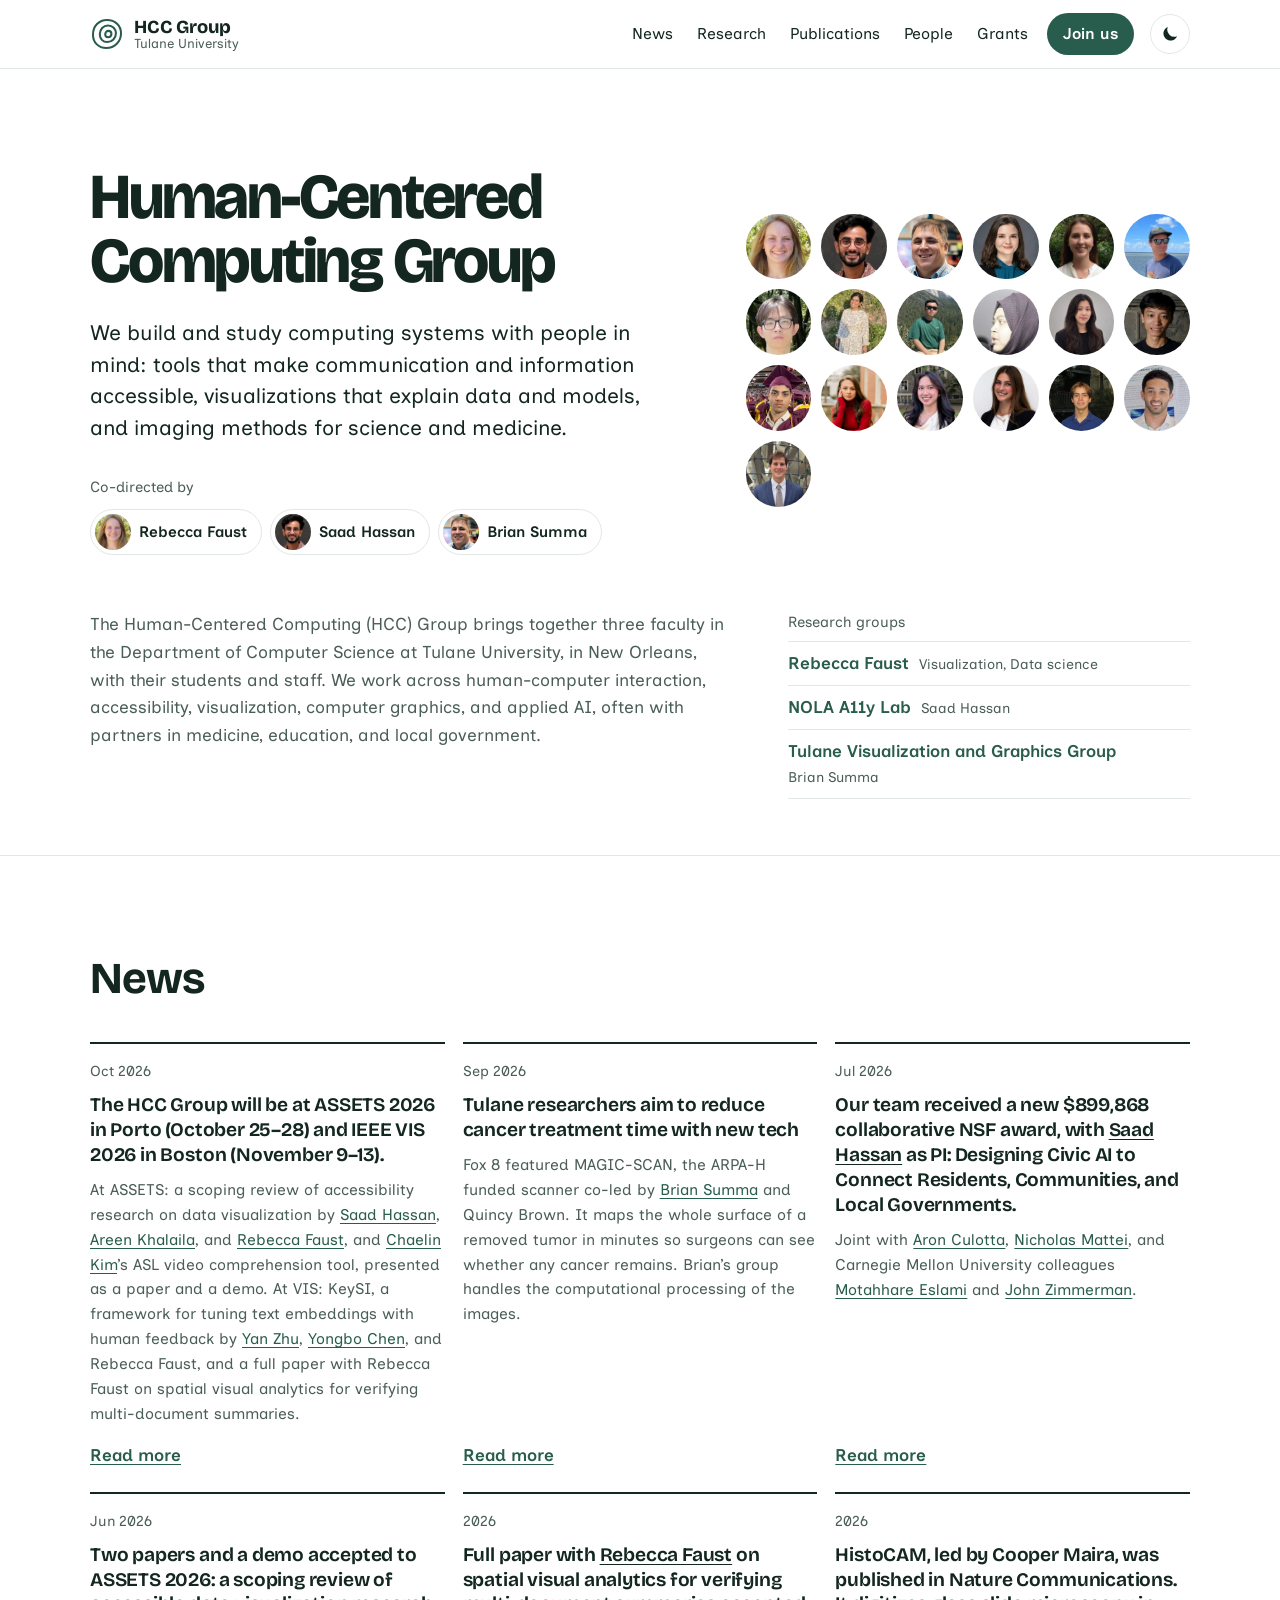
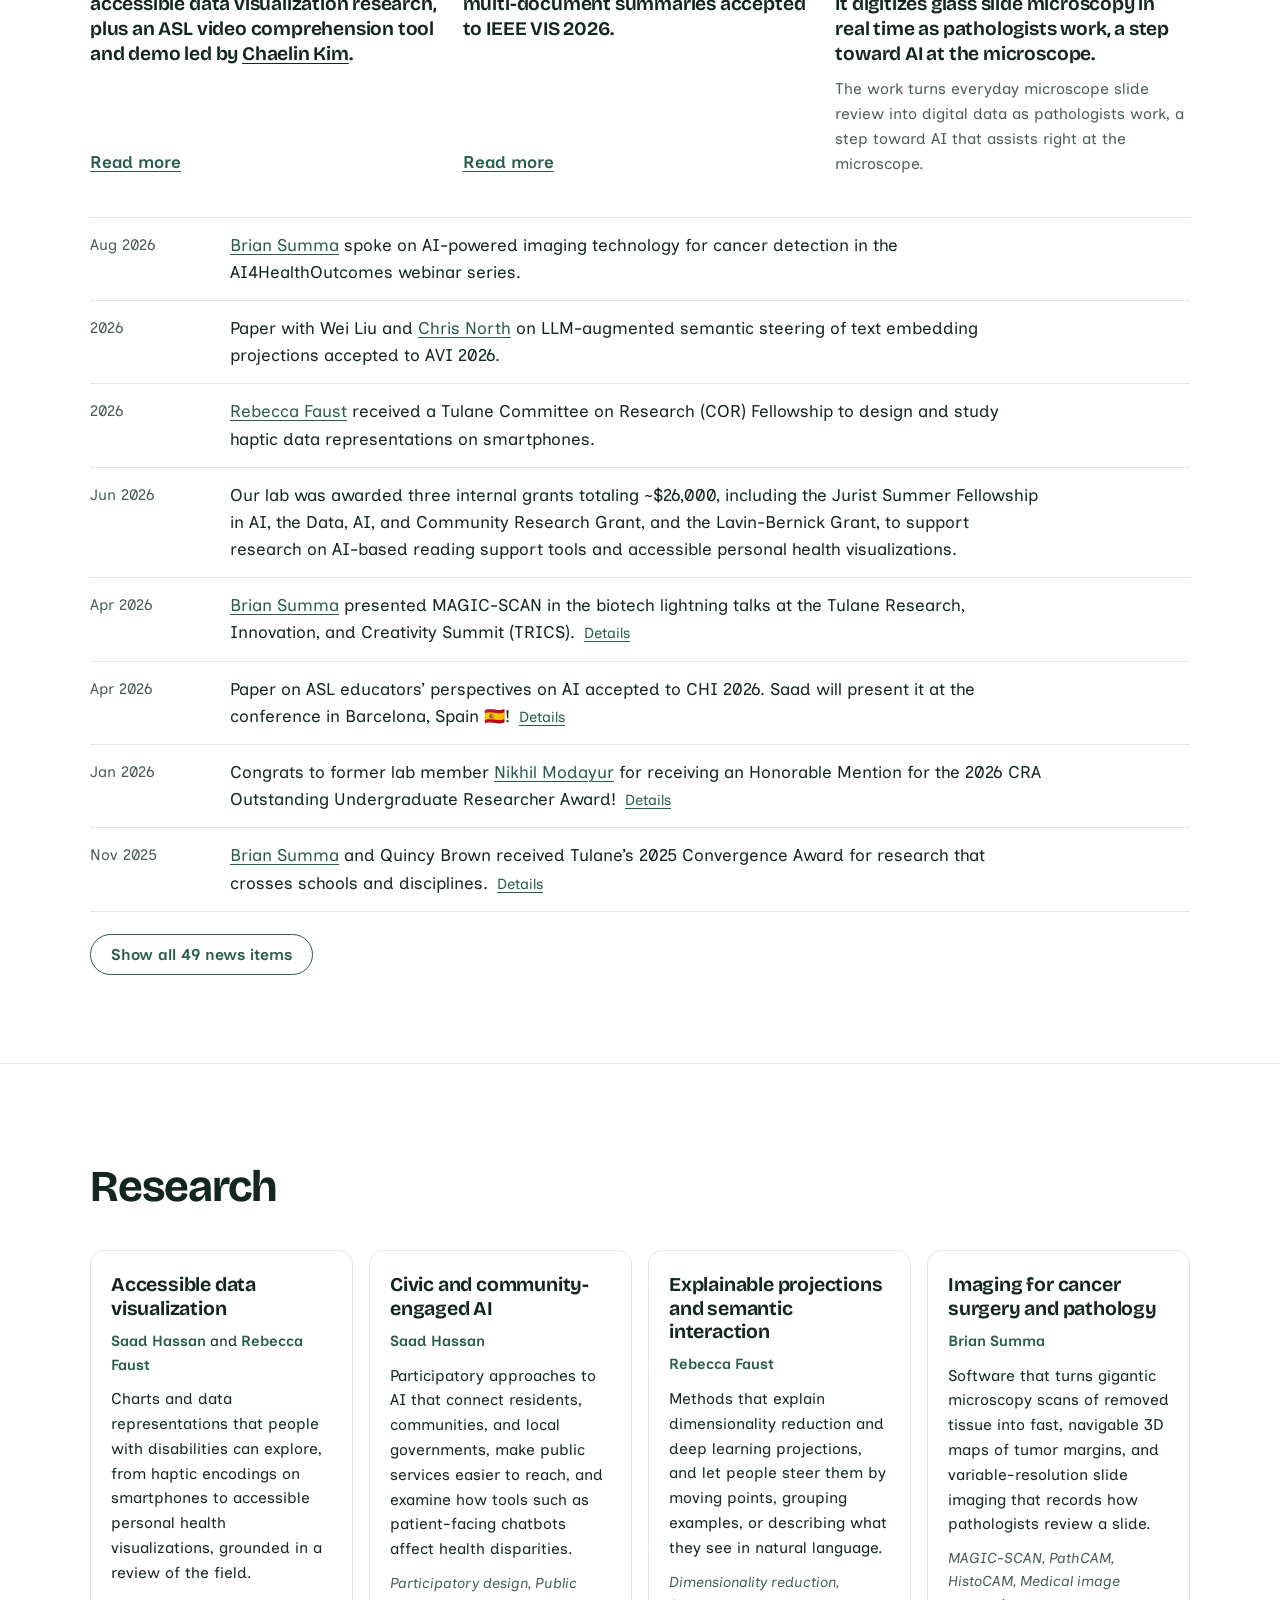
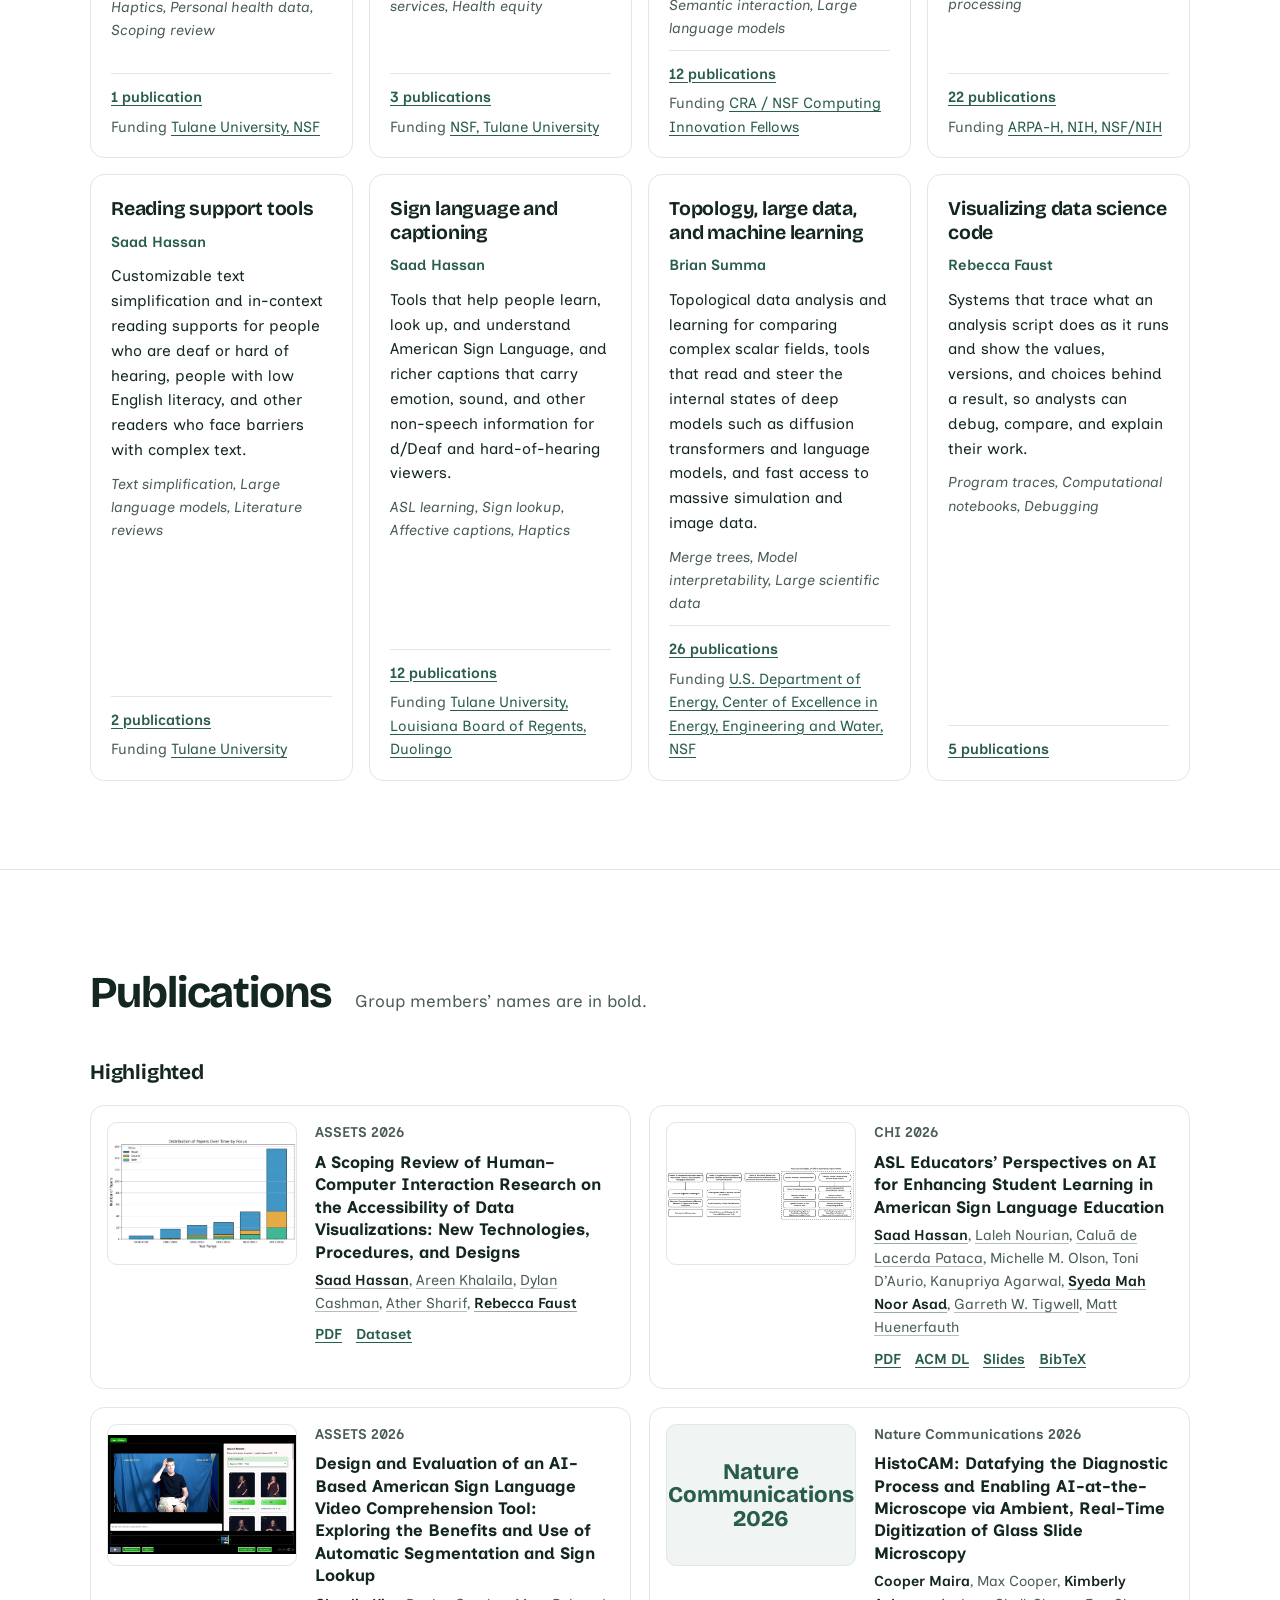
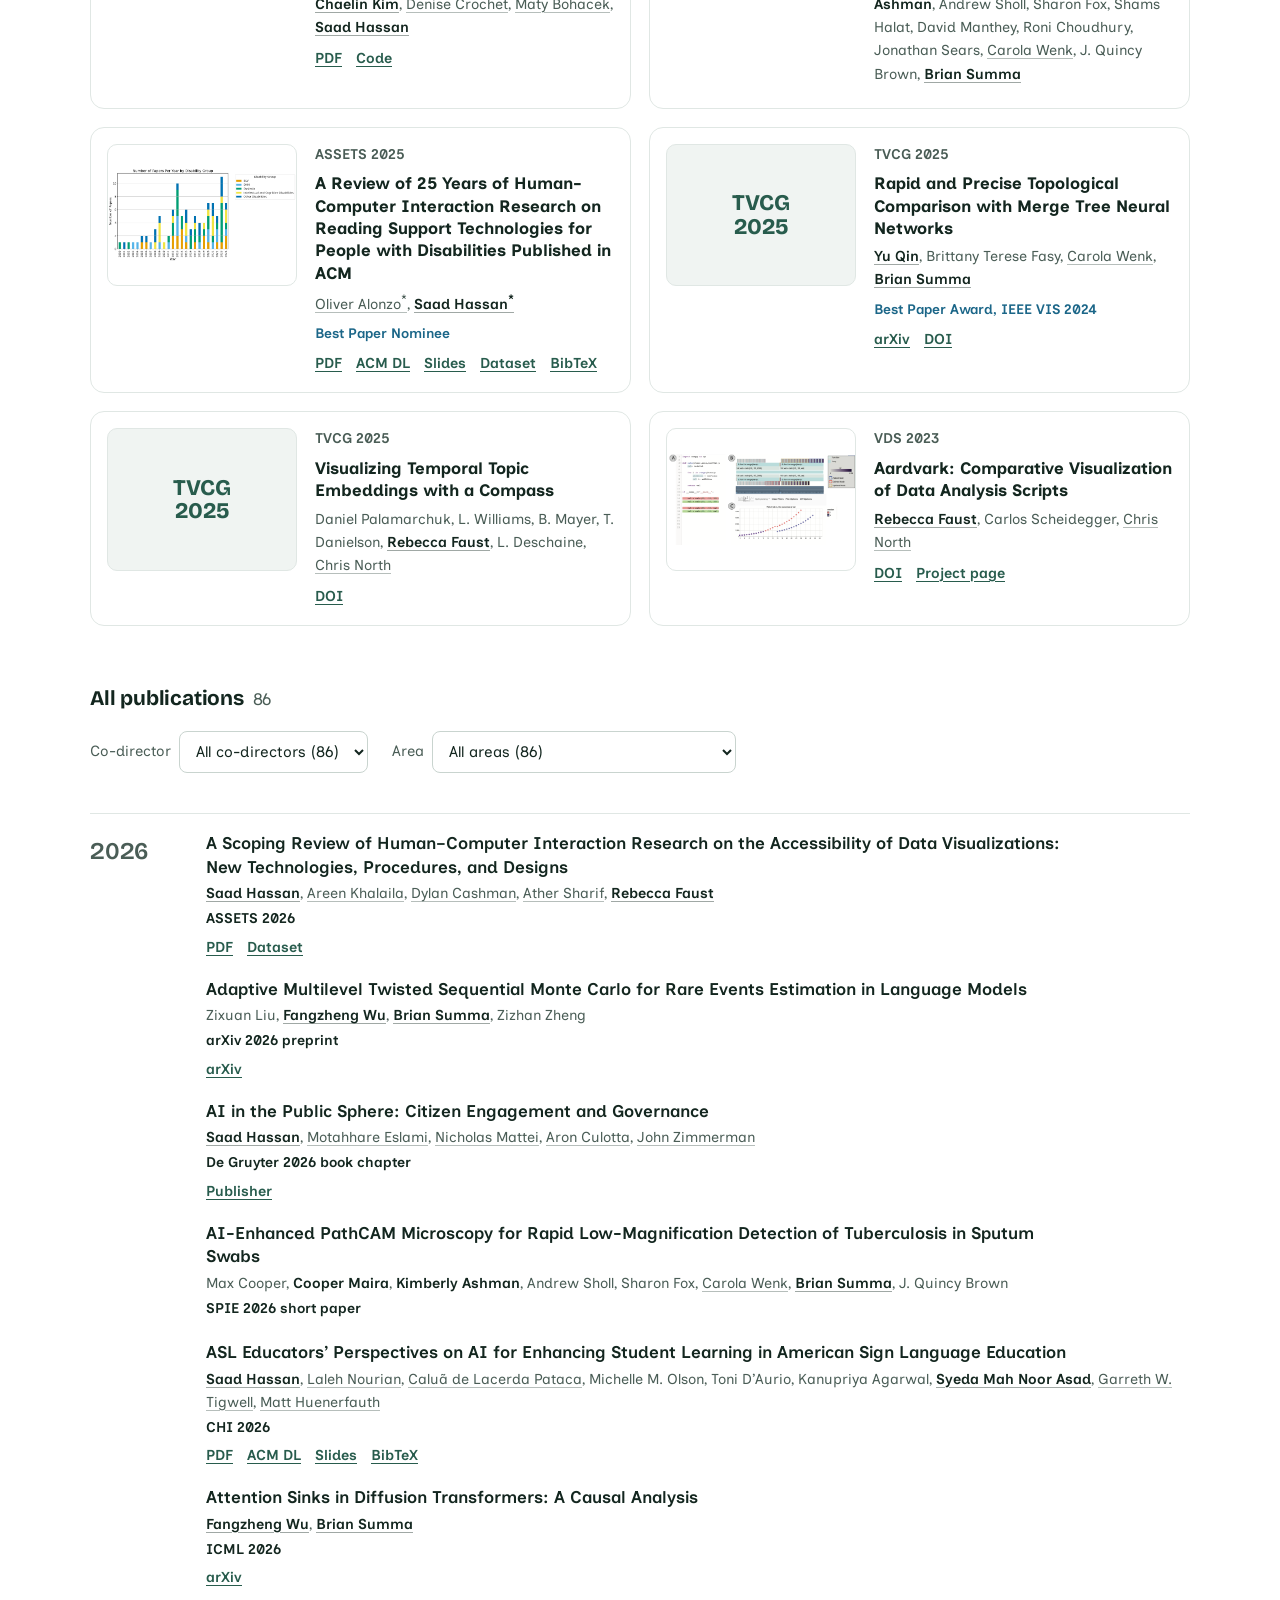
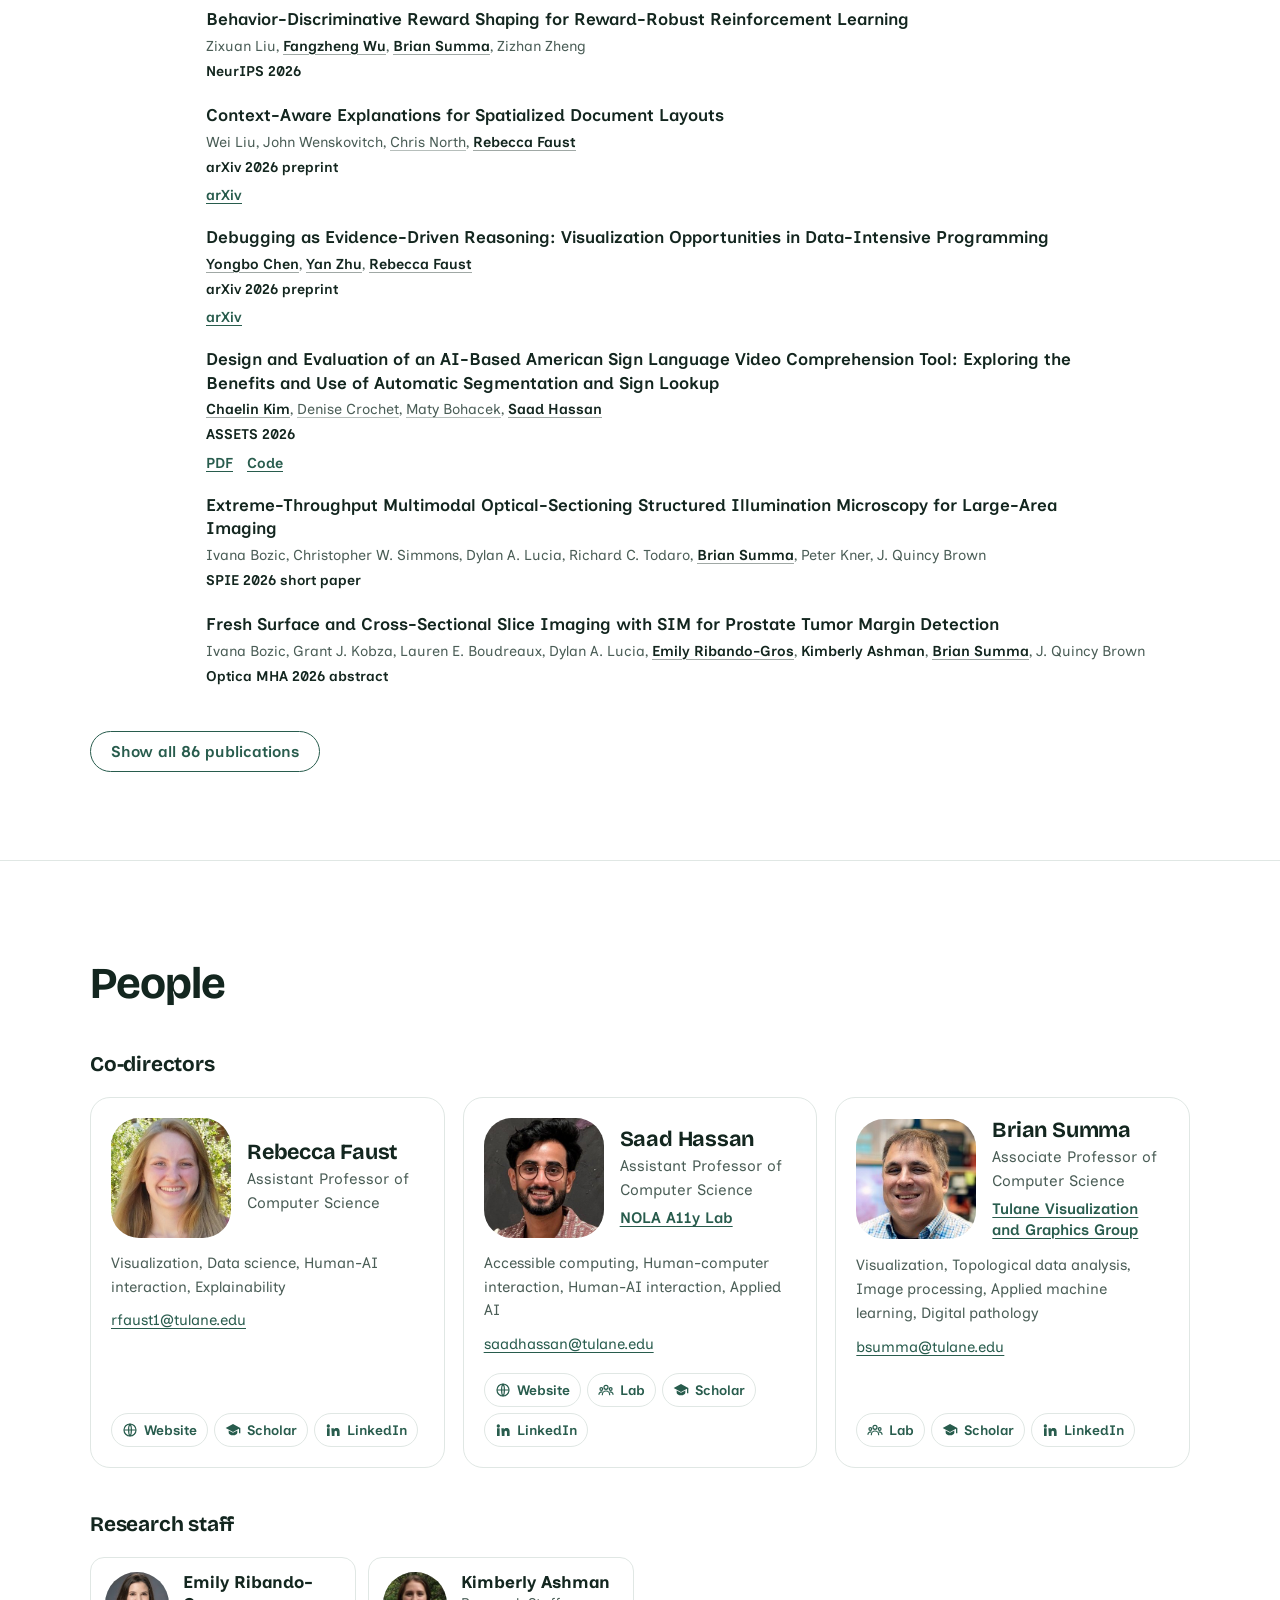
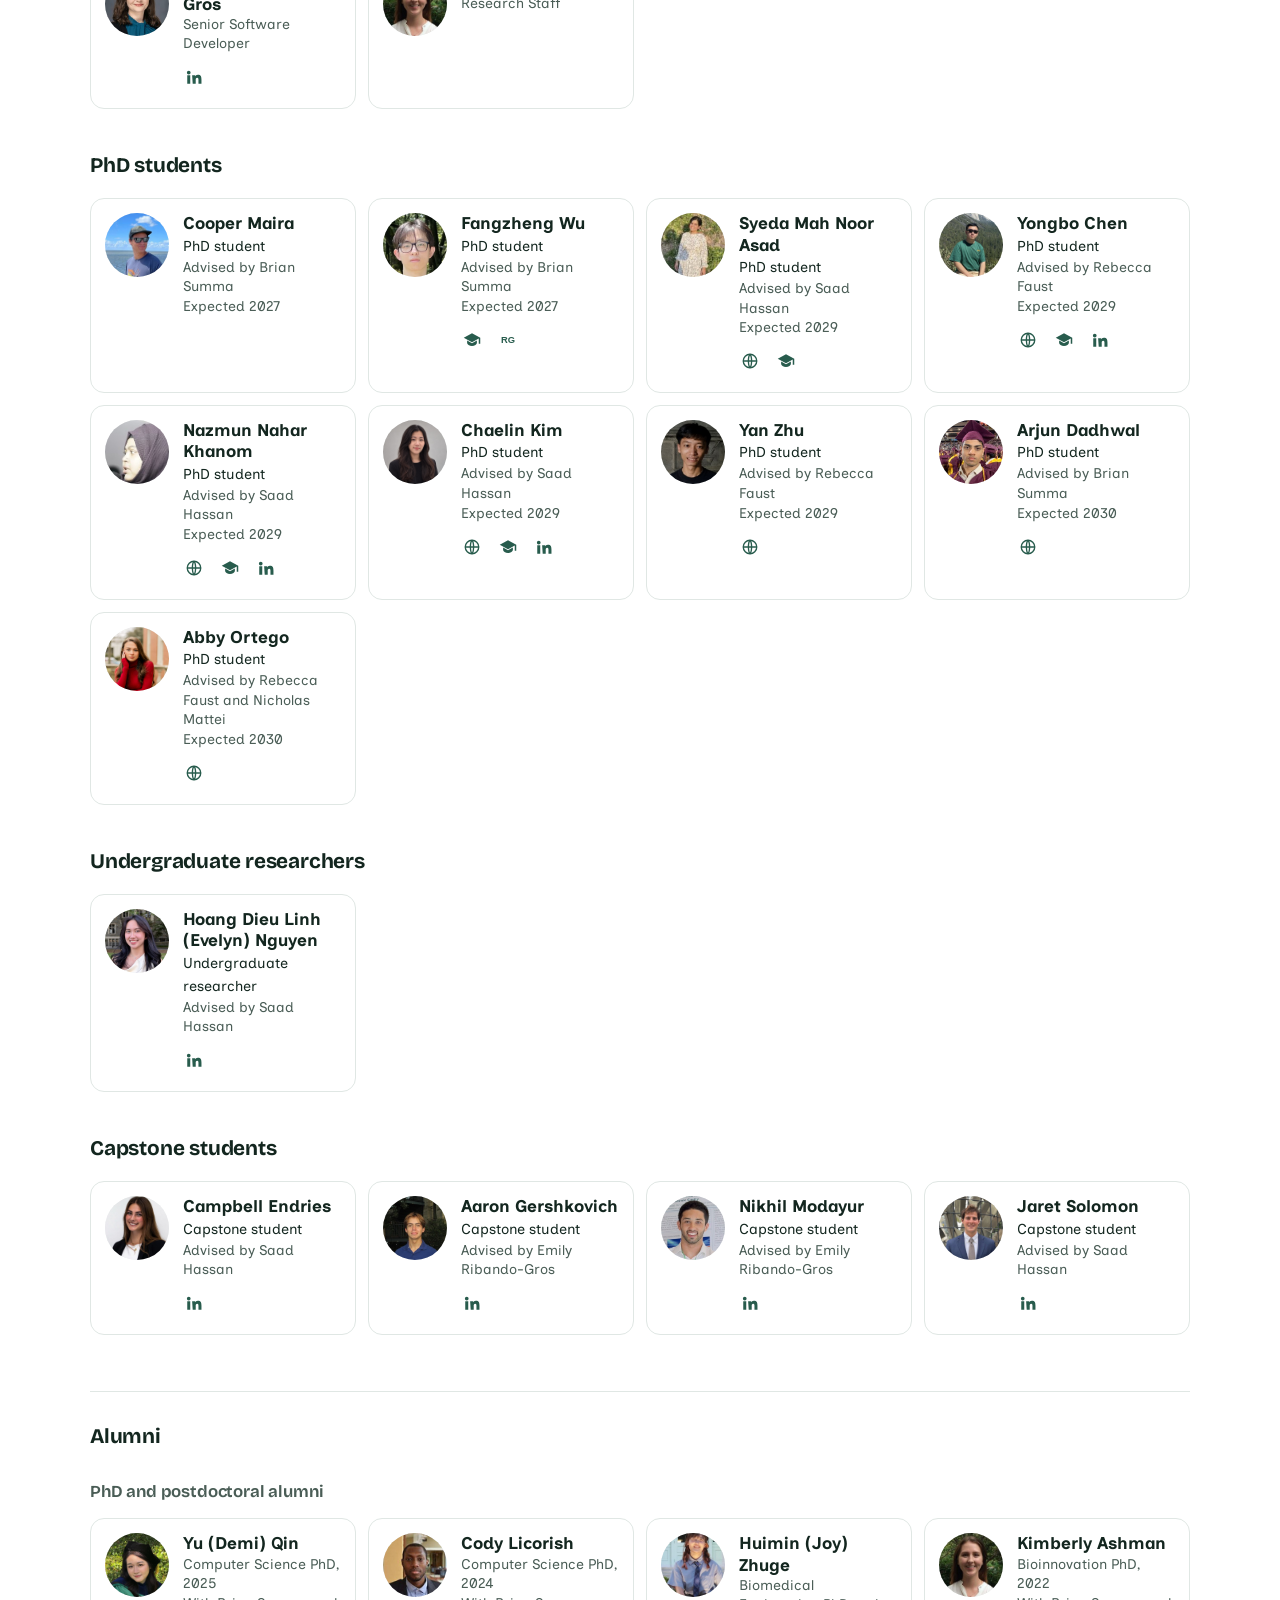
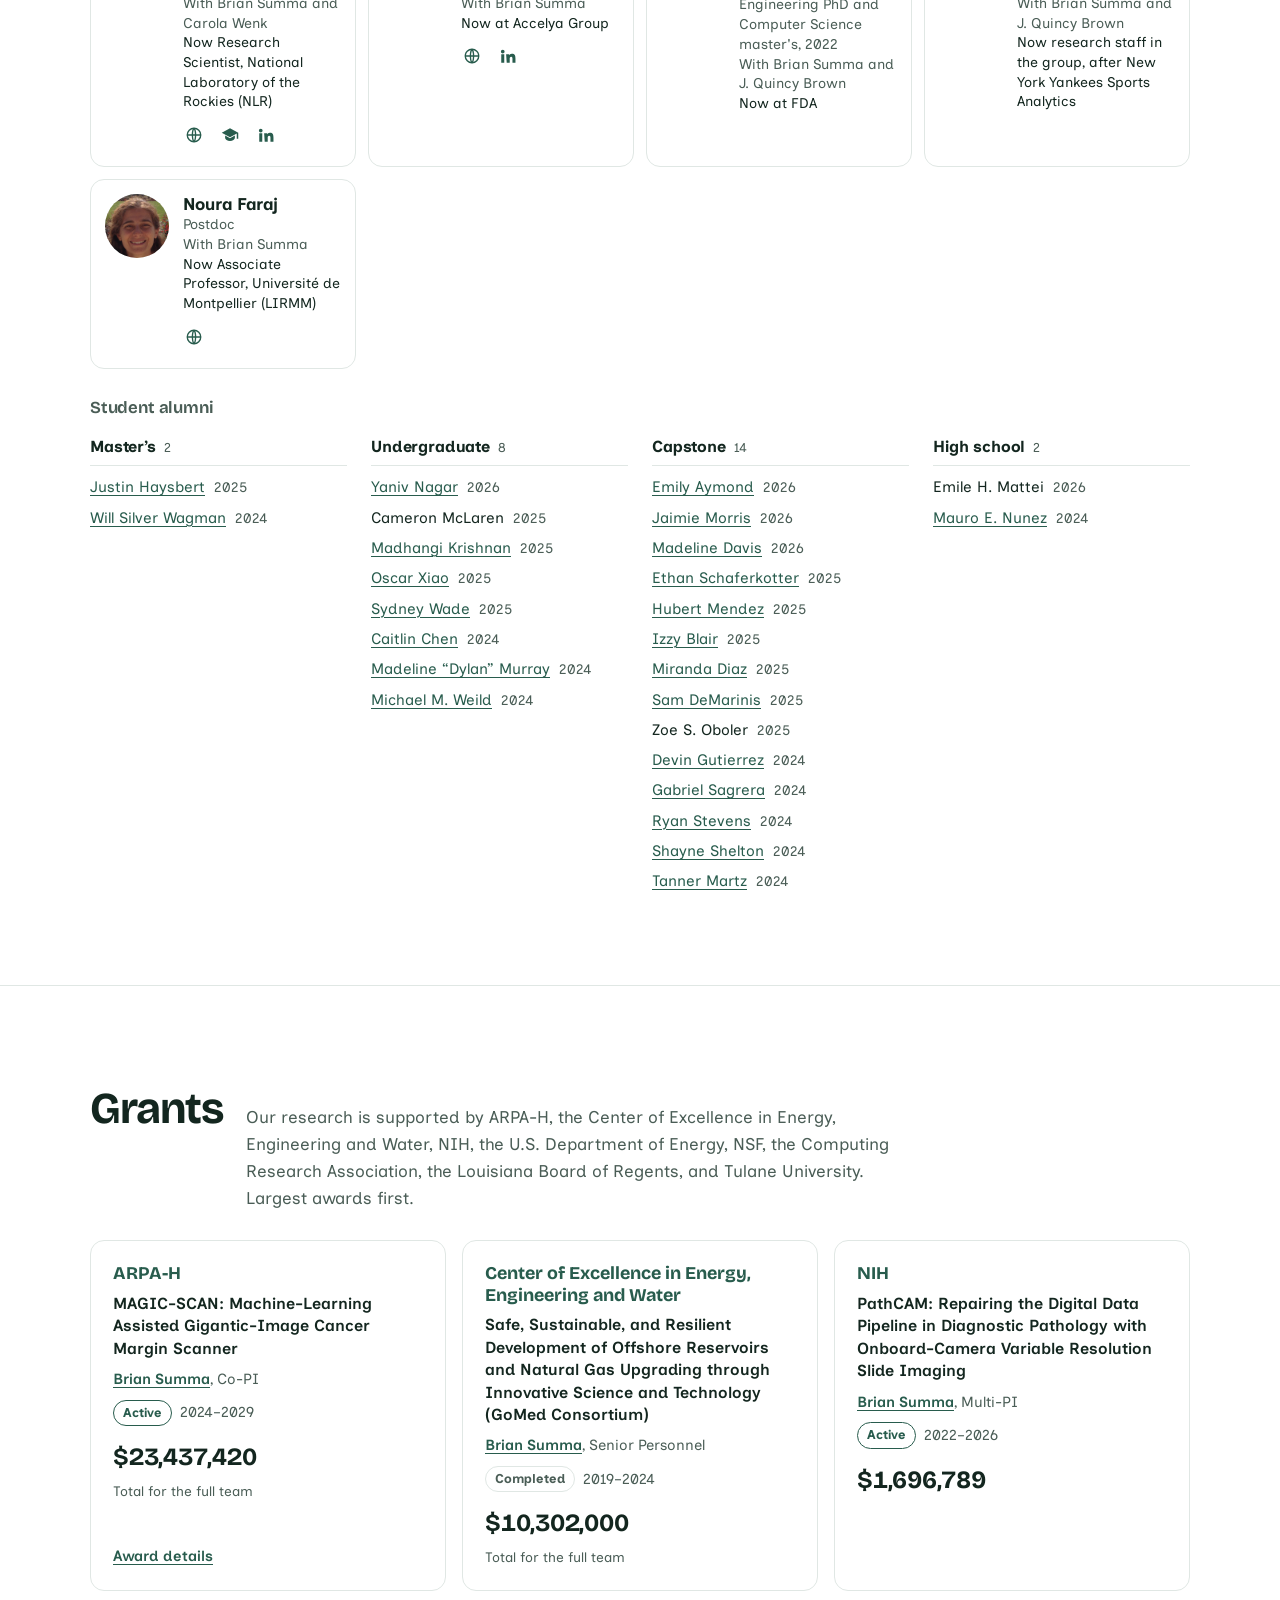
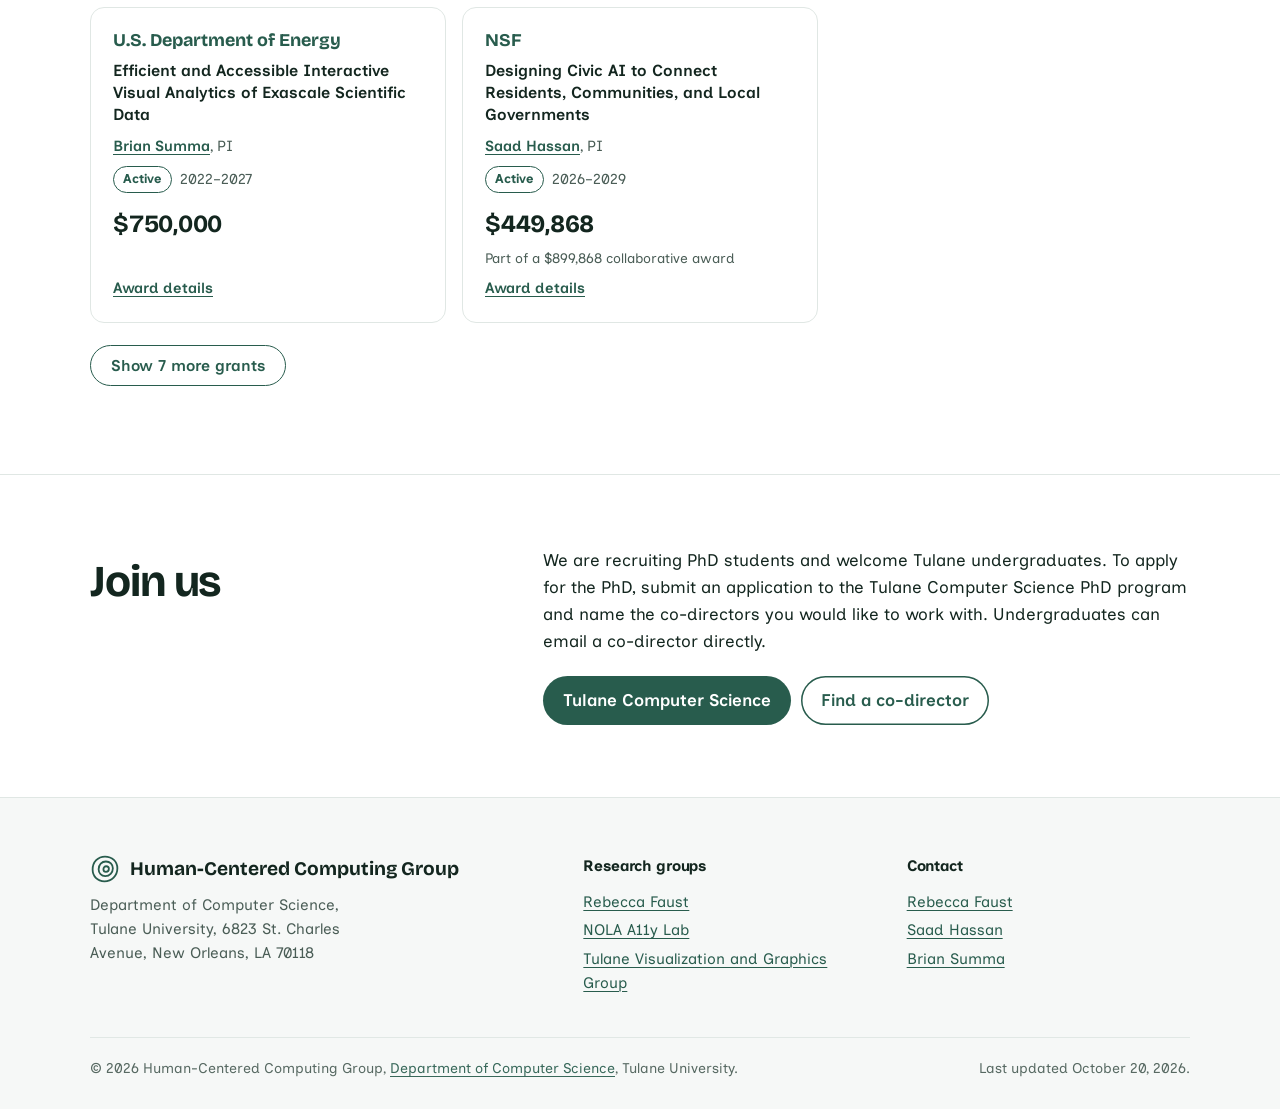
==== commit e3307bbc: "Conference news, grant pin, and funder name - Replace the preprints news item with a pinned item on " ====
--- a/index.html
+++ b/index.html
@@ -116,16 +116,16 @@
         <h2 id="news-title">News</h2>
         <div class="features">
           <article class="feature">
+          <p class="date"><time datetime="2026-10-20">Oct 2026</time></p>
+          <h3 id="feat-0">The HCC Group will be at ASSETS 2026 in Porto (October 25–28) and IEEE VIS 2026 in Boston (November 9–13).</h3>
+          <p>At ASSETS: a scoping review of accessibility research on data visualization by <a href="https://saadh.info/">Saad Hassan</a>, <a href="https://www.areenkh.com/">Areen Khalaila</a>, and <a href="https://rjfaust.github.io/">Rebecca Faust</a>, and <a href="https://chaelin0722.github.io/introduction/">Chaelin Kim</a>’s ASL video comprehension tool, presented as a paper and a demo. At VIS: KeySI, a framework for tuning text embeddings with human feedback by <a href="https://www.thesupercarry.com/">Yan Zhu</a>, <a href="https://cybersakura.github.io/">Yongbo Chen</a>, and Rebecca Faust, and a full paper with Rebecca Faust on spatial visual analytics for verifying multi-document summaries.</p>
+          <p class="more"><a href="https://ieeevis.org/year/2026/program/papers/" aria-describedby="feat-0">Read more</a></p>
+        </article>
+<article class="feature">
           <p class="date"><time datetime="2026-09-03">Sep 2026</time></p>
-          <h3 id="feat-0">Tulane researchers aim to reduce cancer treatment time with new tech</h3>
+          <h3 id="feat-1">Tulane researchers aim to reduce cancer treatment time with new tech</h3>
           <p>Fox 8 featured MAGIC-SCAN, the ARPA-H funded scanner co-led by <a href="https://tulanevisgraphics.bitbucket.io/">Brian Summa</a> and Quincy Brown. It maps the whole surface of a removed tumor in minutes so surgeons can see whether any cancer remains. Brian’s group handles the computational processing of the images.</p>
-          <p class="more"><a href="https://www.fox8live.com/2026/08/31/tulane-researchers-aim-reduce-cancer-treatment-time-with-new-tech/" aria-describedby="feat-0">Read more</a></p>
-        </article>
-<article class="feature">
-          <p class="date"><time datetime="2026-09-01">Sep 2026</time></p>
-          <h3 id="feat-1">PhD students <a href="https://cybersakura.github.io/">Yongbo Chen</a> and <a href="https://www.thesupercarry.com/">Yan Zhu</a> shared new preprints on visualization for debugging data-intensive programs, tuning text embeddings with human feedback (KeySI), and object-level evidence in vision-language models (ProtoLIP).</h3>
-          
-          <p class="more"><a href="https://arxiv.org/abs/2606.30884" aria-describedby="feat-1">Read more</a></p>
+          <p class="more"><a href="https://www.fox8live.com/2026/08/31/tulane-researchers-aim-reduce-cancer-treatment-time-with-new-tech/" aria-describedby="feat-1">Read more</a></p>
         </article>
 <article class="feature">
           <p class="date"><time datetime="2026-07-26">Jul 2026</time></p>
@@ -261,7 +261,7 @@
           <p class="leads"><a href="#brian-summa">Brian Summa</a></p>
           <p class="summary">Topological data analysis and learning for comparing complex scalar fields, tools that read and steer the internal states of deep models such as diffusion transformers and language models, and fast access to massive simulation and image data.</p>
           <p class="keywords">Merge trees, Model interpretability, Large scientific data</p>
-          <div class="project-foot"><a class="see-pubs" href="#all-pubs" data-filter-project="topology">26 publications</a><p class="funding"><span class="k">Funding</span> <a href="#grants">U.S. Department of Energy, U.S.-Israel Center of Excellence in Energy, Engineering and Water, NSF</a></p></div>
+          <div class="project-foot"><a class="see-pubs" href="#all-pubs" data-filter-project="topology">26 publications</a><p class="funding"><span class="k">Funding</span> <a href="#grants">U.S. Department of Energy, Center of Excellence in Energy, Engineering and Water, NSF</a></p></div>
         </article>
 <article class="project" id="project-scripts">
           <h3>Visualizing data science code</h3>
@@ -463,10 +463,10 @@
               <p class="links"></p>
             </li>
 <li class="pub" data-lead="faust" data-project="semantic">
-              <p class="title" id="pub-14"><a href="https://arxiv.org/abs/2607.20556">KeySI: An Interaction Framework for Tuning Text Embeddings Based on Human Feedback</a></p>
+              <p class="title" id="pub-14"><a href="https://ieeevis.org/year/2026/program/paper/b0f509c7-33eb-4c67-a0cb-a41d7982b2c9/">KeySI: An Interaction Framework for Tuning Text Embeddings Based on Human Feedback</a></p>
               <p class="authors"><b><a href="https://www.thesupercarry.com/">Yan Zhu</a></b>, <b><a href="https://cybersakura.github.io/">Yongbo Chen</a></b>, <b><a href="https://rjfaust.github.io/">Rebecca Faust</a></b></p>
-              <p class="meta"><span class="venue">arXiv 2026 preprint</span></p>
-              <p class="links"><a href="https://arxiv.org/abs/2607.20556" aria-describedby="pub-14">arXiv</a></p>
+              <p class="meta"><span class="venue">IEEE VIS 2026</span></p>
+              <p class="links"><a href="https://arxiv.org/abs/2607.20556" aria-describedby="pub-14">arXiv</a><a href="https://ieeevis.org/year/2026/program/paper/b0f509c7-33eb-4c67-a0cb-a41d7982b2c9/" aria-describedby="pub-14">DOI</a></p>
             </li>
 <li class="pub" data-lead="faust" data-project="semantic">
               <p class="title" id="pub-15">LLM-Augmented Semantic Steering of Text Embedding Projection Spaces</p>
@@ -1001,7 +1001,7 @@
       <div class="wrap">
         <div class="section-head">
           <h2 id="grants-title">Grants</h2>
-          <p>Our research is supported by ARPA-H, the U.S.-Israel Center of Excellence in Energy, Engineering and Water, NIH, the U.S. Department of Energy, NSF, the Computing Research Association, the Louisiana Board of Regents, and Tulane University. Largest awards first.</p>
+          <p>Our research is supported by ARPA-H, the Center of Excellence in Energy, Engineering and Water, NIH, the U.S. Department of Energy, NSF, the Computing Research Association, the Louisiana Board of Regents, and Tulane University. Largest awards first.</p>
         </div>
         <ul class="grant-grid" id="grant-list" aria-label="Grants, largest first">
           <li class="grant">
@@ -1013,7 +1013,7 @@
           <a class="award-link" href="https://news.tulane.edu/pr/president-joe-biden-will-announce-23-million-funding-tulane-university-invent-advanced-cancer" aria-describedby="gr-0">Award details</a>
         </li>
 <li class="grant">
-          <p class="funder">U.S.-Israel Center of Excellence in Energy, Engineering and Water</p>
+          <p class="funder">Center of Excellence in Energy, Engineering and Water</p>
           <h3 id="gr-1">Safe, Sustainable, and Resilient Development of Offshore Reservoirs and Natural Gas Upgrading through Innovative Science and Technology (GoMed Consortium)</h3>
           <p class="gwho"><a href="#brian-summa">Brian Summa</a>, Senior Personnel</p>
           <p class="gmeta"><span class="status">Completed</span><span>2019–2024</span></p>
@@ -1037,20 +1037,20 @@
           <a class="award-link" href="https://news.tulane.edu/pr/tulane-professor-wins-early-career-award-tame-massive-supercomputer-datasets" aria-describedby="gr-3">Award details</a>
         </li>
 <li class="grant">
+          <p class="funder">NSF</p>
+          <h3 id="gr-4">Designing Civic AI to Connect Residents, Communities, and Local Governments</h3>
+          <p class="gwho"><a href="#saad-hassan">Saad Hassan</a>, PI</p>
+          <p class="gmeta"><span class="status on">Active</span><span>2026–2029</span></p>
+          <p class="amount">$449,868</p><p class="amount-note">Part of a $899,868 collaborative award</p>
+          <a class="award-link" href="https://www.nsf.gov/awardsearch/show-award?AWD_ID=2619509" aria-describedby="gr-4">Award details</a>
+        </li>
+<li class="grant" data-extra>
           <p class="funder">NSF/NIH</p>
-          <h3 id="gr-4">QuBBD: Quantifying Morphologic Phenotypes in Prostate Cancer, Developing Topological Descriptors for Machine Learning Algorithms</h3>
+          <h3 id="gr-5">QuBBD: Quantifying Morphologic Phenotypes in Prostate Cancer, Developing Topological Descriptors for Machine Learning Algorithms</h3>
           <p class="gwho"><a href="#brian-summa">Brian Summa</a>, Co-PI</p>
           <p class="gmeta"><span class="status">Completed</span><span>2016–2020</span></p>
           <p class="amount">$479,293</p><p class="amount-note">Part of a $899,999 collaborative award</p>
-          <a class="award-link" href="https://www.nsf.gov/awardsearch/showAward?AWD_ID=1664848" aria-describedby="gr-4">Award details</a>
-        </li>
-<li class="grant" data-extra>
-          <p class="funder">NSF</p>
-          <h3 id="gr-5">Designing Civic AI to Connect Residents, Communities, and Local Governments</h3>
-          <p class="gwho"><a href="#saad-hassan">Saad Hassan</a>, PI</p>
-          <p class="gmeta"><span class="status on">Active</span><span>2026–2029</span></p>
-          <p class="amount">$449,868</p><p class="amount-note">Part of a $899,868 collaborative award</p>
-          <a class="award-link" href="https://www.nsf.gov/awardsearch/show-award?AWD_ID=2619509" aria-describedby="gr-5">Award details</a>
+          <a class="award-link" href="https://www.nsf.gov/awardsearch/showAward?AWD_ID=1664848" aria-describedby="gr-5">Award details</a>
         </li>
 <li class="grant" data-extra>
           <p class="funder">CRA / NSF Computing Innovation Fellows</p>
